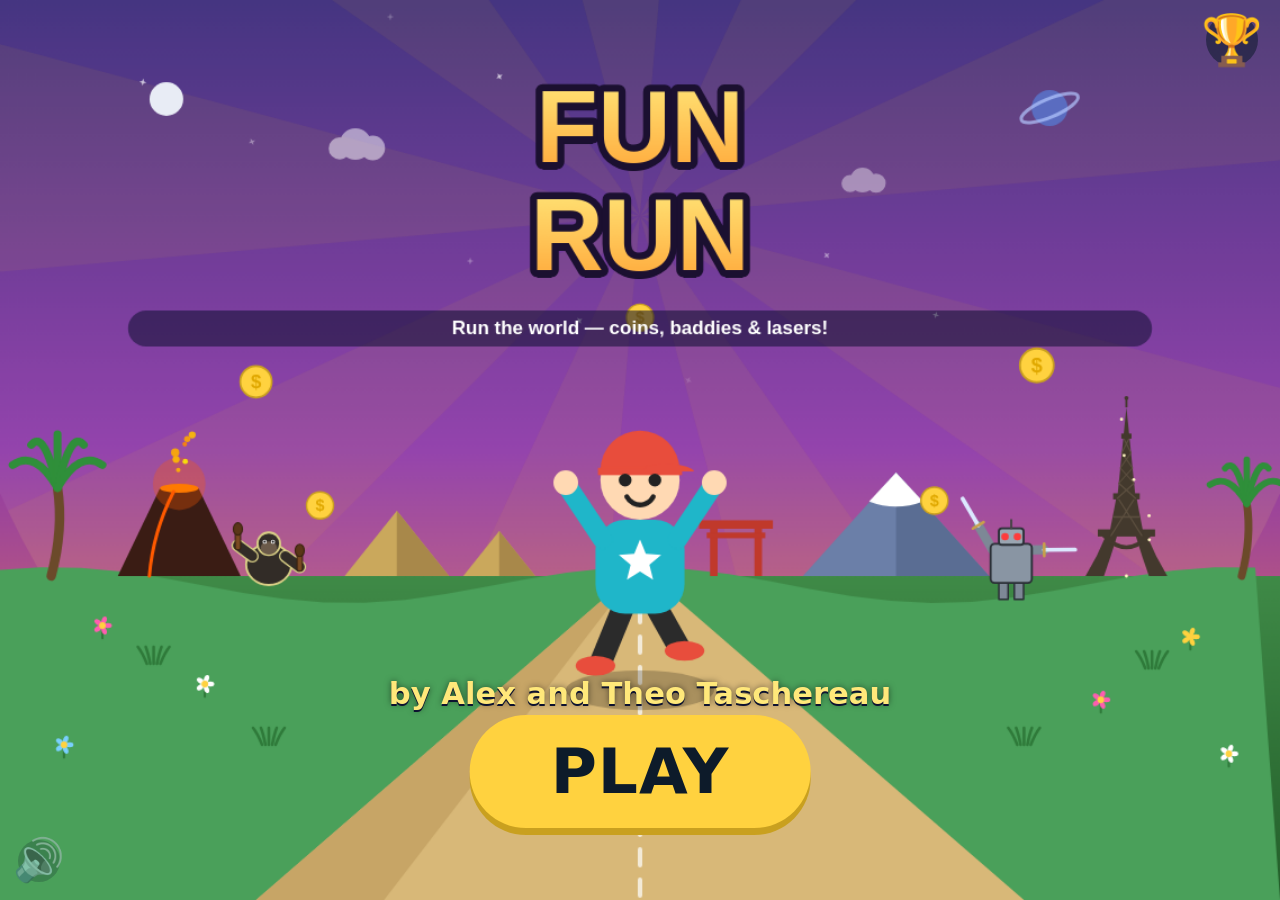
==== fun_run/index.html @ 8ae12a88 "fun-run" ====
<!DOCTYPE html>
<html lang="en">
<head>
<meta charset="UTF-8">
<meta name="viewport" content="width=device-width, initial-scale=1.0, maximum-scale=1.0, user-scalable=no">
<title>Fun Run</title>
<style>
  html, body {
    margin: 0; padding: 0; height: 100%;
    background: #0d1b2a; overflow: hidden;
    font-family: "Trebuchet MS", "Comic Sans MS", system-ui, sans-serif;
    touch-action: none; user-select: none;
  }
  #wrap { position: fixed; inset: 0; display: flex; align-items: center; justify-content: center; }
  canvas { display: block; box-shadow: 0 0 40px rgba(0,0,0,.6); }
  #overlay {
    position: fixed; inset: 0; display: none;
    flex-direction: column; align-items: center; justify-content: center;
    color: #fff; text-align: center; background: rgba(13,27,42,.82); z-index: 10;
  }
  #overlay h1 { font-size: 11vmin; margin: 0 0 2vmin; text-shadow: 0 4px 0 #000; }
  #overlay p  { font-size: 4.5vmin; margin: 1vmin; }
  #overlay button {
    margin-top: 4vmin; font-size: 6vmin; padding: 2vmin 6vmin;
    border: none; border-radius: 999px; cursor: pointer;
    background: #ffd23f; color: #0d1b2a; font-weight: bold; box-shadow: 0 6px 0 #c9a01f;
  }
  #overlay button:active { transform: translateY(4px); box-shadow: 0 2px 0 #c9a01f; }
  #levelFlash {
    position: fixed; top: 42%; left: 50%; transform: translate(-50%,-50%) scale(0);
    color: #ffd23f; font-size: 13vmin; font-weight: bold;
    text-shadow: 0 5px 0 #000; pointer-events: none; z-index: 9; opacity: 0;
  }
  #levelFlash.show { animation: pop 1.4s ease-out; }
  @keyframes pop {
    0%{transform:translate(-50%,-50%) scale(0);opacity:0}
    20%{transform:translate(-50%,-50%) scale(1.2);opacity:1}
    80%{transform:translate(-50%,-50%) scale(1);opacity:1}
    100%{transform:translate(-50%,-50%) scale(1.4);opacity:0}
  }
  /* The glowing FIRE button (only shows during a power-up, mainly for touchscreens) */
  #fireBtn {
    position: fixed; right: 5vmin; bottom: 7vmin; display: none;
    width: 22vmin; height: 22vmin; max-width: 130px; max-height: 130px;
    border: none; border-radius: 50%; cursor: pointer; z-index: 8;
    background: radial-gradient(circle at 50% 40%, #aef6ff, #00c2dd);
    color: #003844; font-weight: bold; font-size: 5vmin;
    box-shadow: 0 0 24px #00e5ff, 0 6px 0 #008599;
  }
  #fireBtn:active { transform: translateY(4px); box-shadow: 0 0 24px #00e5ff, 0 2px 0 #008599; }
  #muteBtn {
    position: fixed; bottom: 2vmin; left: 2vmin; transform: none;
    width: 9vmin; height: 9vmin; max-width: 42px; max-height: 42px;
    border: none; border-radius: 50%; cursor: pointer; z-index: 11;
    background: rgba(13,27,42,.4); color: #ffd23f; font-size: 4.6vmin; line-height: 1;
    display: flex; align-items: center; justify-content: center; padding: 0; opacity: .55;
  }
  #muteBtn:active { transform: translateY(2px); }
  #bigBtn {
    position: fixed; left: 50%; bottom: 8vmin; transform: translateX(-50%);
    display: none; font-size: 7vmin; padding: 2.2vmin 9vmin;
    border: none; border-radius: 999px; cursor: pointer; z-index: 11;
    background: #ffd23f; color: #0d1b2a; font-weight: bold; box-shadow: 0 7px 0 #c9a01f;
    font-family: inherit; letter-spacing: 1px;
  }
  #bigBtn:active { transform: translateX(-50%) translateY(5px); box-shadow: 0 2px 0 #c9a01f; }
  #credit {
    position: fixed; left: 50%; bottom: 21vmin; transform: translateX(-50%);
    display: none; z-index: 11; color: #ffe87a; font-weight: bold;
    font-size: 3.4vmin; white-space: nowrap; pointer-events: none;
    text-shadow: 0 2px 0 #0d1230, 0 0 6px rgba(0,0,0,.5);
  }
  #hofTitleBtn {
    position: fixed; top: 1.5vmin; right: 2.5vmin;
    width: 11vmin; height: 11vmin; max-width: 52px; max-height: 52px;
    border: none; border-radius: 50%; cursor: pointer; z-index: 11; display: none;
    background: rgba(13,27,42,.55); color: #ffd23f; font-size: 5.5vmin; line-height: 1;
    align-items: center; justify-content: center; padding: 0;
  }
  #nameRow { display: none; flex-direction: column; align-items: center; gap: 1vmin; margin: 1vmin 0; }
  #nameInput {
    font-size: 5vmin; padding: 1.4vmin 3vmin; border-radius: 12px; border: 3px solid #ffd23f;
    width: 62vmin; max-width: 300px; text-align: center; font-family: inherit; outline: none;
  }
  #overlay button.secondary {
    font-size: 4.2vmin; padding: 1.6vmin 5vmin; background: #1fb6c9; color: #042a30; box-shadow: 0 5px 0 #117a8a;
  }
  #overlay button.secondary:active { transform: translateY(3px); box-shadow: 0 2px 0 #117a8a; }
  #ovButtons { display: flex; flex-wrap: wrap; gap: 2vmin; justify-content: center; align-items: center; margin-top: 2vmin; }
  #hofList {
    list-style: none; padding: 0; margin: 2vmin 0; width: 78vmin; max-width: 360px;
    max-height: 46vh; overflow-y: auto;
  }
  #hofList li {
    display: flex; align-items: center; font-size: 3.8vmin; padding: 1.1vmin 2vmin; border-radius: 8px; color: #fff;
  }
  #hofList li:nth-child(odd) { background: rgba(255,255,255,.10); }
  #hofList li .rank { width: 9vmin; color: #ffd23f; font-weight: bold; }
  #hofList li .nm { flex: 1; text-align: left; overflow: hidden; text-overflow: ellipsis; white-space: nowrap; padding-right: 2vmin; }
  #hofList li .sc { color: #ffe87a; font-weight: bold; }
  #hofNote { font-size: 3.4vmin; opacity: .85; margin: 1vmin 4vmin; }
</style>
</head>
<body>
<div id="wrap"><canvas id="game"></canvas></div>
<div id="levelFlash"></div>
<button id="fireBtn">FIRE</button>
<button id="muteBtn" aria-label="Toggle sound">🔊</button>
<button id="bigBtn">PLAY</button>
<button id="hofTitleBtn" aria-label="Hall of Fame">🏆</button>
<div id="credit">by Alex and Theo Taschereau</div>
<div id="overlay">
  <h1 id="ovTitle">Fun Run</h1>
  <p id="ovText"></p>
  <div id="nameRow">
    <input id="nameInput" maxlength="14" placeholder="Enter your name" autocomplete="off" />
    <button id="submitBtn" class="secondary">SUBMIT SCORE</button>
  </div>
  <p id="hofNote" style="display:none"></p>
  <ol id="hofList" style="display:none"></ol>
  <div id="ovButtons">
    <button id="ovBtn">PLAY</button>
    <button id="hofBtn" class="secondary">HALL OF FAME</button>
  </div>
</div>

<script>
// =================================================================
//  HALL OF FAME (online)  --  paste your Supabase values below.
//  See the setup steps that came with this file. Leave blank to
//  disable the online board (the game still works fine without it).
// =================================================================
const SUPABASE_URL = 'https://qibxhwvogvxwmonojhjf.supabase.co';   // base URL, no /rest/v1/
const SUPABASE_KEY = 'sb_publishable_W4xxp4fFFvBVrY1lzVCDYA_MzMa8Qm2';   // publishable (public) key
const HOF_LIMIT    = 10;   // how many names the Hall of Fame shows

// =================================================================
//  TUNABLE NUMBERS  --  change these to make the game easier/harder
// =================================================================
const COINS_PER_LEVEL  = 15;     // catch this many coins for the next level
const START_SPEED      = 0.0075; // how fast things rush toward you at level 1
const SPEED_PER_LEVEL  = 0.0009; // extra speed each level...
const MAX_SPEED        = 0.018;  // ...but never faster than this (stays playable)
const START_SPAWN_MS   = 1050;   // ms between new things at level 1
const MIN_SPAWN_MS     = 320;    // fastest spawning allowed (lower = busier high levels)
const SPAWN_SPEEDUP_MS = 55;     // spawn gets this much faster each level
const ROBOT_CHANCE_BASE= 0.45;   // chance a thing is a robot at level 1
const PLAYER_MOVE      = 0.040;  // how fast the runner slides left/right (keyboard)
const HIT_WIDTH        = 0.24;   // how close (across the road) counts as a hit/catch
const START_HEARTS     = 3;
// --- dragon boss settings ---
const DRAGON_CHANCE    = 0.015;  // chance per spawn to summon a dragon (rare event)
const DRAGON_T         = 0.45;   // how far away the dragon hovers
const DRAGON_LIFE_MS   = 9000;   // how long it stays before flying off
const DRAGON_SWAY_AMP  = 0.30;   // how far it drifts across the road
const DRAGON_HEAD_GAP  = 0.5;    // lane spread between the three heads / fireballs
const DRAGON_BREATH_MS = 1300;   // time between fire breaths
const DRAGON_HP        = 12;     // laser hits to defeat the dragon
const FIRE_SPEED       = 0.013;  // how fast fireballs rush toward you
// --- power-up settings ---
const POWER_MS         = 6000;   // how long the laser lasts (ms)
const POWER_CHANCE     = 0.04;   // chance a spawn is a laser power-up
const POWER_SPAWN_MS   = 220;    // robots pour in this fast during a power-up
const POWER_SWARM_COUNT= 3;      // how many robots appear at once during the swarm
// --- big robot (boss) settings ---
const BIGBOT_CHANCE    = 0.07;   // chance of a big robot in normal play
const BIG_HIT_WIDTH    = 0.34;   // big robot is wide -> harder to dodge
const BIG_SWAY_AMP     = 0.5;    // how far it swings across the road
const BIG_SWAY_FREQ    = 9;      // how fast it weaves as it charges in
const BIG_HEALTH       = 3;      // laser hits needed to destroy a big robot
const BIG_SPEED_MULT   = 1.4;    // big robot charges faster than normal stuff
const SWARM_BIG_CHANCE = 0.25;   // chance a swarm robot is a BIG one
const SWARM_COIN_CHANCE= 0.20;   // chance a swarm item is a coin to grab
const SPAWN_JITTER     = 0.45;   // randomness in timing (0 = perfectly even, 0.45 = ±45%)
const BULLET_SPEED     = 0.05;   // how fast your lasers fly toward the horizon
const FIRE_COOLDOWN_MS = 160;    // shortest time between shots
const SHOOT_POINTS     = 15;     // points for blasting a robot
const BULLET_HIT_T     = 0.10;   // laser/robot closeness (depth) to count as a hit
const BULLET_HIT_LANE  = 0.18;   // laser/robot closeness (across the road)
// =================================================================

const canvas = document.getElementById('game');
const ctx = canvas.getContext('2d');
const overlay = document.getElementById('overlay');
const ovTitle = document.getElementById('ovTitle');
const ovText  = document.getElementById('ovText');
const ovBtn   = document.getElementById('ovBtn');
const hofBtn  = document.getElementById('hofBtn');
const hofTitleBtn = document.getElementById('hofTitleBtn');
const nameRow = document.getElementById('nameRow');
const nameInput = document.getElementById('nameInput');
const submitBtn = document.getElementById('submitBtn');
const hofList = document.getElementById('hofList');
const hofNote = document.getElementById('hofNote');
const fireBtn = document.getElementById('fireBtn');
const levelFlash = document.getElementById('levelFlash');

const ROAD_MAX  = 900;   // max road width (px) — keeps the road from getting too wide on desktop
let W = 480, H = 800;
let centerX = W/2, horizonY = H*0.34, groundY = H*0.99, roadTopHalf = W*0.05, roadBotHalf = W*0.46;
function layout() {
  const vw = window.innerWidth, vh = window.innerHeight;
  const aspect = Math.max(0.45, Math.min(2.1, vw / vh));   // fill the screen; clamp so it's never absurdly wide/tall
  H = 800; W = Math.round(H * aspect);                      // keep vertical scale fixed, grow width to fit
  centerX = W/2; horizonY = H*0.34; groundY = H*0.99;
  const roadW = Math.min(W, ROAD_MAX);                     // cap road width; extra desktop width becomes scenery
  roadTopHalf = roadW * 0.05; roadBotHalf = roadW * 0.46;
  canvas.width = W; canvas.height = H;
  let cw = vw, ch = vw / aspect;                            // size on screen, preserving aspect (no stretch)
  if (ch > vh) { ch = vh; cw = vh * aspect; }
  canvas.style.width = cw + 'px'; canvas.style.height = ch + 'px';
}
addEventListener('resize', layout); layout();

// ---- The perspective ("fake 3D") setup ----
const T_PLAYER    = 0.90;
const NSTRIPES    = 10;
const STRIPE_GAP  = 1 / NSTRIPES;
const SIDE_N      = 7;            // roadside props per side
const SIDE_GAP    = 1 / SIDE_N;   // scroll wraps here for a seamless loop
const SIDE_LANE   = 1.4;          // how far off the road the props sit

function project(t, lane) {
  const tt = t * t;
  const y  = horizonY + (groundY - horizonY) * tt;
  const halfW = roadTopHalf + (roadBotHalf - roadTopHalf) * tt;
  const x  = centerX + lane * halfW;
  const scale = 0.14 + tt * 1.05;
  return { x, y, scale };
}

// ---- Game state ----
let player, items, bullets, particles, hearts, score, level, speed, spawnMs, spawnTimer,
    running, coinsThisLevel, runPhase, stripeScroll, spawnGap, sideScroll, pendingSpawns,
    powerActive, powerTimer, fireCooldown, fireHeld, dragon, hitFlash;
let clock = 0;   // wall-clock ms for background animations
let bestScore = 0;

function reset() {
  player = { lane: 0 };
  items = []; bullets = []; particles = [];
  hearts = START_HEARTS;
  score = 0; level = 1; coinsThisLevel = 0;
  speed = START_SPEED; spawnMs = START_SPAWN_MS; spawnTimer = 0; spawnGap = START_SPAWN_MS;
  runPhase = 0; stripeScroll = 0; sideScroll = 0; running = true; pendingSpawns = [];
  powerActive = false; powerTimer = 0; fireCooldown = 0; fireHeld = false; dragon = null; hitFlash = 0;
  themeBag = [];          // fresh full shuffle each new game -> all themes appear before any repeat
  pickTheme();
}

// ---- Input: keyboard ----
const keys = {};
addEventListener('keydown', e => {
  keys[e.key] = true;
  if (AC && AC.state === 'suspended') AC.resume();
  if (e.key === 'Enter' || e.key === ' ') {
    const typing = document.activeElement && document.activeElement.tagName === 'INPUT';
    if (typing) {
      if (e.key === 'Enter' && overlayView === 'over' && nameRow.style.display !== 'none') { e.preventDefault(); submitBtn.click(); }
      return;                                   // let the field handle the keystroke otherwise
    }
    if (mode === 'title' || mode === 'howto') { e.preventDefault(); advanceMenu(); return; }
    if (overlay.style.display === 'flex') { e.preventDefault(); startGame(); return; }
  }
  if ([' ','ArrowLeft','ArrowRight','ArrowUp','ArrowDown'].includes(e.key)) e.preventDefault();
  if (mode === 'play' && running && !e.repeat && ['ArrowLeft','ArrowRight','a','d','A','D'].includes(e.key)) sfxBoing();
});
addEventListener('keyup', e => keys[e.key] = false);

// ---- Input: touch / mouse (slide the runner left & right) ----
let pointerLane = null;
function pointerToLane(evt) {
  const rect = canvas.getBoundingClientRect();
  const src = evt.touches ? evt.touches[0] : evt;
  const x = (src.clientX - rect.left) * (W / rect.width);
  return Math.max(-0.85, Math.min(0.85, (x - centerX) / roadBotHalf));
}
function onPointer(evt) { if (!running) return; evt.preventDefault(); if (AC && AC.state === 'suspended') AC.resume(); pointerLane = pointerToLane(evt); }
canvas.addEventListener('touchstart', onPointer, {passive:false});
canvas.addEventListener('touchmove',  onPointer, {passive:false});
canvas.addEventListener('touchend',   () => pointerLane = null);
canvas.addEventListener('mousedown',  onPointer);
canvas.addEventListener('mousemove',  e => { if (e.buttons) onPointer(e); });
canvas.addEventListener('mouseup',    () => pointerLane = null);

// ---- Input: FIRE button ----
function holdFire(e){ e.preventDefault(); e.stopPropagation(); fireHeld = true; }
function releaseFire(e){ e.preventDefault(); fireHeld = false; }
fireBtn.addEventListener('touchstart', holdFire, {passive:false});
fireBtn.addEventListener('touchend',   releaseFire, {passive:false});
fireBtn.addEventListener('mousedown',  holdFire);
fireBtn.addEventListener('mouseup',    releaseFire);
fireBtn.addEventListener('mouseleave', () => fireHeld = false);

// =================================================================
//  AUDIO  --  Web Audio synth: per-theme music loops + sound effects
//  (all generated in code, so no sound files are needed)
// =================================================================
let AC = null, masterGain, musicGain, sfxGain, audioReady = false, soundOn = true;
const muteBtn = document.getElementById('muteBtn');
const creditEl = document.getElementById('credit');

function initAudio() {
  if (AC) { if (AC.state === 'suspended') AC.resume(); return; }
  try { AC = new (window.AudioContext || window.webkitAudioContext)(); }
  catch (e) { return; }
  masterGain = AC.createGain(); masterGain.gain.value = soundOn ? 0.9 : 0; masterGain.connect(AC.destination);
  musicGain  = AC.createGain(); musicGain.gain.value = 0.30; musicGain.connect(masterGain);
  sfxGain    = AC.createGain(); sfxGain.gain.value = 0.55; sfxGain.connect(masterGain);
  audioReady = true;
}
function midiToFreq(m) { return 440 * Math.pow(2, (m - 69) / 12); }

// short synth note with a quick attack/decay envelope
function tone(freq, t0, dur, type, vol, dest, glideTo) {
  const o = AC.createOscillator(), g = AC.createGain();
  o.type = type || 'square'; o.frequency.setValueAtTime(freq, t0);
  if (glideTo) o.frequency.exponentialRampToValueAtTime(glideTo, t0 + dur);
  g.gain.setValueAtTime(0.0001, t0);
  g.gain.exponentialRampToValueAtTime(vol, t0 + 0.012);
  g.gain.exponentialRampToValueAtTime(0.0001, t0 + dur);
  o.connect(g); g.connect(dest || sfxGain);
  o.start(t0); o.stop(t0 + dur + 0.03);
}
function noiseBurst(t0, dur, vol, dest) {
  const n = Math.max(1, Math.floor(AC.sampleRate * dur));
  const buf = AC.createBuffer(1, n, AC.sampleRate), d = buf.getChannelData(0);
  for (let i = 0; i < n; i++) d[i] = (Math.random()*2-1) * (1 - i/n);
  const src = AC.createBufferSource(); src.buffer = buf;
  const g = AC.createGain(); g.gain.value = vol;
  src.connect(g); g.connect(dest || sfxGain); src.start(t0);
}

// ---- sound effects ----
function sfxCoin()  { if (!audioReady) return; const t = AC.currentTime; tone(880, t, 0.07, 'square', 0.28); tone(1320, t+0.05, 0.10, 'square', 0.28); }
function sfxHit()   { if (!audioReady) return; const t = AC.currentTime; tone(430, t, 0.12, 'square', 0.4, sfxGain, 300); tone(300, t+0.12, 0.16, 'square', 0.4, sfxGain, 470); }  // clown "ah-ooo-gah" honk
function sfxBoing()  { if (!audioReady) return; const t = AC.currentTime; tone(620, t, 0.16, 'sine', 0.28, sfxGain, 170); }  // springy lane hop
function sfxLaser() { if (!audioReady) return; const t = AC.currentTime; tone(1300, t, 0.12, 'square', 0.22, sfxGain, 320); }
function sfxBoom(big){ if (!audioReady) return; const t = AC.currentTime; noiseBurst(t, big?0.4:0.18, big?0.5:0.32); tone(big?110:190, t, big?0.4:0.18, 'sawtooth', 0.3, sfxGain, 40); }
function sfxPower() { if (!audioReady) return; const t = AC.currentTime; [0,4,7,12].forEach((s,i)=>tone(midiToFreq(72+s), t+i*0.06, 0.13, 'square', 0.3)); }
function sfxLevel() { if (!audioReady) return; const t = AC.currentTime; [0,4,7,12,16,19].forEach((s,i)=>tone(midiToFreq(60+s), t+i*0.08, 0.16, 'triangle', 0.34)); }
function sfxOver()  {                                   // sad trombone: wah-wah-waaaah
  if (!audioReady) return; const t = AC.currentTime;
  const notes = [233, 207, 185];                        // Bb3 -> Ab3 -> F#3, each drooping
  notes.forEach((f,i) => tone(f, t + i*0.3, 0.28, 'sawtooth', 0.36, sfxGain, f*0.91));
  tone(174, t + 0.9, 0.7, 'sawtooth', 0.38, sfxGain, 110);
}
function sfxFire()  {
  if (!audioReady) return;
  const t = AC.currentTime;
  // whooshing flame: filtered noise that swells then fades
  const n = Math.floor(AC.sampleRate * 0.55), buf = AC.createBuffer(1, n, AC.sampleRate), d = buf.getChannelData(0);
  for (let i = 0; i < n; i++) d[i] = (Math.random()*2-1);
  const src = AC.createBufferSource(); src.buffer = buf;
  const bp = AC.createBiquadFilter(); bp.type = 'bandpass'; bp.frequency.setValueAtTime(600, t); bp.frequency.exponentialRampToValueAtTime(180, t+0.5); bp.Q.value = 0.7;
  const g = AC.createGain();
  g.gain.setValueAtTime(0.0001, t); g.gain.exponentialRampToValueAtTime(0.5, t+0.08); g.gain.exponentialRampToValueAtTime(0.0001, t+0.55);
  src.connect(bp); bp.connect(g); g.connect(sfxGain); src.start(t);
  // a low growl underneath
  tone(90, t, 0.5, 'sawtooth', 0.3, sfxGain, 45);
}

// ---- per-theme music (offsets in semitones from the theme's root) ----
// index matches the THEMES array order
const THEME_MUSIC = [
  { bpm:130, wave:'sawtooth', bass:'square',   root:45,            // VOLCANO  (driving minor)
    lead:[0,7,3,7,0,7,5,7, 0,7,3,7,10,7,8,7], low:[0,null,0,null,5,null,3,null], drum:'k.h.s.h.k.k.s.h.' },
  { bpm:96,  wave:'triangle', bass:'sine',     root:45,            // SPOOKY   (eerie, sparse)
    lead:[0,null,3,null,8,null,7,null,0,null,11,null,8,null,7,6], low:[0,null,null,null,5,null,null,null], drum:'t.......t.....s.' },
  { bpm:122, wave:'square',   bass:'triangle', root:48,            // JUNGLE   (tribal toms)
    lead:[0,4,7,9,7,4,0,null,2,4,7,9,12,9,7,4], low:[0,null,7,null,5,null,7,null], drum:'k.ttk.t.k.ttktt.' },
  { bpm:110, wave:'triangle', bass:'triangle', root:48,            // BEACH    (sunny steel-drum)
    lead:[7,null,4,null,0,null,4,7,9,null,7,null,4,null,2,null], low:[0,null,5,null,7,null,5,null], drum:'k.h.s.h.k.h.s.h.' },
  { bpm:116, wave:'sawtooth', bass:'square',   root:45,            // EGYPT    (phrygian, hand-drum)
    lead:[0,1,4,1,0,null,7,5,4,1,0,null,8,7,5,4], low:[0,null,0,null,5,null,1,null], drum:'k.kts.k.k.kts.s.' },
  { bpm:100, wave:'triangle', bass:'sine',     root:50,            // JAPAN    (hirajoshi, taiko)
    lead:[0,3,7,8,7,3,2,0,null,7,8,7,3,2,0,null], low:[0,null,7,null,3,null,7,null], drum:'k.......k...s...' },
  { bpm:142, wave:'square',   bass:'square',   root:48,            // ROBOTS   (chiptune, four-on-floor)
    lead:[0,3,7,12,7,3,0,3,7,10,7,3,0,3,7,10], low:[0,0,null,0,3,3,null,3], drum:'k.hsk.h.k.hsk.h.' },
  { bpm:168, style:'waltz', wave:'sawtooth', bass:'triangle', root:48,   // PARIS  (accordion musette, 3/4)
    lead:[7,null,12,null,11,null, 9,null,5,null,4,null], low:[], drum:'..h.h...h.h.' },
  { bpm:84,  wave:'sine',     bass:'sine',     root:48,            // UNDER THE SEA (dreamy, gentle)
    lead:[0,null,4,null,7,null,11,null,9,null,7,null,4,null,2,null], low:[0,null,null,null,5,null,null,null], drum:'k.......h...h...' },
];
// upbeat jingle for the title / how-to screens
const TITLE_MUSIC = { bpm:128, wave:'square', bass:'triangle', root:48,
  lead:[0,4,7,12,7,12,16,12, 9,12,16,9,7,4,7,null], low:[0,null,5,null,7,null,5,null], drum:'k.h.s.h.k.h.s.h.' };
let musicTimer = null, musicStep = 0, nextNoteTime = 0, currentMusic = TITLE_MUSIC, musicOn = false;

function startMusic() {
  if (!audioReady || !currentMusic) return;
  musicOn = true;
  musicStep = 0; nextNoteTime = AC.currentTime + 0.1;
  if (musicTimer) clearInterval(musicTimer);
  musicTimer = setInterval(musicScheduler, 25);
}
function stopMusic() { musicOn = false; if (musicTimer) { clearInterval(musicTimer); musicTimer = null; } }

function musicScheduler() {
  if (!audioReady || !currentMusic || !musicOn) return;
  const stepDur = 60 / currentMusic.bpm / 2;          // eighth notes
  const len = currentMusic.lead.length;
  if (nextNoteTime < AC.currentTime) nextNoteTime = AC.currentTime + 0.03;  // resync after a stall
  while (nextNoteTime < AC.currentTime + 0.12) {
    playMusicStep(musicStep % len, nextNoteTime, stepDur);
    musicStep = (musicStep + 1) % len;
    nextNoteTime += stepDur;
  }
}
function drumHit(ch, t) {
  if (ch === 'k') {                                   // kick
    const o = AC.createOscillator(), g = AC.createGain();
    o.type = 'sine'; o.frequency.setValueAtTime(130, t); o.frequency.exponentialRampToValueAtTime(48, t+0.12);
    g.gain.setValueAtTime(0.5, t); g.gain.exponentialRampToValueAtTime(0.0001, t+0.14);
    o.connect(g); g.connect(musicGain); o.start(t); o.stop(t+0.16);
  } else if (ch === 's') {                            // snare
    noiseBurst(t, 0.13, 0.26, musicGain); tone(190, t, 0.09, 'triangle', 0.12, musicGain);
  } else if (ch === 't') {                            // tom
    const o = AC.createOscillator(), g = AC.createGain();
    o.type = 'sine'; o.frequency.setValueAtTime(180, t); o.frequency.exponentialRampToValueAtTime(90, t+0.18);
    g.gain.setValueAtTime(0.38, t); g.gain.exponentialRampToValueAtTime(0.0001, t+0.2);
    o.connect(g); g.connect(musicGain); o.start(t); o.stop(t+0.22);
  } else if (ch === 'h') {                            // hi-hat
    noiseBurst(t, 0.03, 0.05, musicGain);
  }
}
// accordion: two slightly-detuned reeds through a soft filter (musette shimmer)
function accordionNote(freq, t, dur, vol) {
  const o1 = AC.createOscillator(), o2 = AC.createOscillator(), g = AC.createGain(), lp = AC.createBiquadFilter();
  o1.type = 'sawtooth'; o2.type = 'sawtooth';
  o1.frequency.value = freq; o2.frequency.value = freq * 1.007;   // ~12 cents detune
  lp.type = 'lowpass'; lp.frequency.value = 2600; lp.Q.value = 0.4;
  g.gain.setValueAtTime(0.0001, t);
  g.gain.exponentialRampToValueAtTime(vol, t + 0.03);
  g.gain.setValueAtTime(vol, t + Math.max(0.05, dur*0.6));
  g.gain.exponentialRampToValueAtTime(0.0001, t + dur + 0.06);
  o1.connect(lp); o2.connect(lp); lp.connect(g); g.connect(musicGain);
  o1.start(t); o2.start(t); o1.stop(t + dur + 0.08); o2.stop(t + dur + 0.08);
}
function playMusicStep(step, t, dur) {
  const m = currentMusic;

  if (m.style === 'waltz') {                 // oom-pah-pah accordion waltz (two bars of 3/4)
    const inBar = step % 6;                   // 0..5 within a bar; beats fall on 0,2,4
    const chord = (step < 6) ? 0 : 7;         // bar 1 = I (C), bar 2 = V (G)
    if (inBar === 0) {                        // "oom" — low bass on beat 1
      tone(midiToFreq(m.root - 12 + chord), t, dur*1.5, 'triangle', 0.34, musicGain);
    } else if (inBar === 2 || inBar === 4) {  // "pah" — mid accordion chord on beats 2 & 3
      [0,4,7].forEach(iv => accordionNote(midiToFreq(m.root + chord + iv), t, dur*0.7, 0.085));
    }
    const ld = m.lead[step];
    if (ld != null) accordionNote(midiToFreq(m.root + 12 + ld), t, dur*1.3, 0.18);  // melody on top
    if (m.drum) drumHit(m.drum[step], t);
    return;
  }

  const ld = m.lead[step];
  if (ld != null) tone(midiToFreq(m.root + 12 + ld), t, dur*0.9, m.wave, 0.20, musicGain);
  if (step % 2 === 0) {
    const b = m.low[(step/2) % m.low.length];
    if (b != null) tone(midiToFreq(m.root - 12 + b), t, dur*1.7, m.bass, 0.28, musicGain);
  }
  if (m.drum) drumHit(m.drum[step], t);
}

// ---- mute toggle ----
function applyMute() {
  if (masterGain) masterGain.gain.value = soundOn ? 0.9 : 0;
  muteBtn.textContent = soundOn ? '\u{1F50A}' : '\u{1F507}';
}
muteBtn.addEventListener('click', e => {
  e.stopPropagation();
  soundOn = !soundOn;
  initAudio();              // first tap also unlocks audio
  applyMute();
  if (soundOn && running) startMusic();
});

function tryFire() {
  if (powerActive && fireCooldown <= 0) {
    bullets.push({ t: T_PLAYER - 0.04, lane: player.lane });
    fireCooldown = FIRE_COOLDOWN_MS;
    sfxLaser();
  }
}

// ---- Spawning ----
// burst of particles when a robot is blasted
function explode(x, y, scale, big) {
  const n = big ? 22 : 12;
  const colors = ['#ff6b00', '#ffd23f', '#ff3b3b', '#fff2b0', '#9aa6b2'];
  for (let i = 0; i < n; i++) {
    const a = Math.random() * Math.PI * 2;
    const sp = (1 + Math.random() * 4) * (big ? 1.6 : 1);
    particles.push({
      x, y,
      vx: Math.cos(a) * sp,
      vy: Math.sin(a) * sp - 1.5,
      life: 1,
      size: (2 + Math.random() * 4) * scale * (big ? 1.5 : 1),
      color: colors[(Math.random() * colors.length) | 0]
    });
  }
}

function makeBig() {
  return { t:0, base:-0.6+Math.random()*1.2, lane:0, type:'big',
           done:false, phase:Math.random()*6.28, hp:BIG_HEALTH, flash:0 };
}
function spawnDragon() {
  dragon = { t:DRAGON_T, base:-0.4+Math.random()*0.8, lane:0, phase:Math.random()*6.28,
             life:DRAGON_LIFE_MS, breath:900, breathing:0, hp:DRAGON_HP, flash:0, flap:Math.random()*6 };
}
function breatheFire(d) {
  for (let k = -1; k <= 1; k++) {
    items.push({ t:d.t, lane: Math.max(-0.85, Math.min(0.85, d.lane + k*DRAGON_HEAD_GAP)), type:'fire', done:false });
  }
  sfxFire();
}
// next spawn happens after a randomized gap so timing doesn't feel robotic
function nextGap() {
  const base = powerActive ? POWER_SPAWN_MS : spawnMs;
  return base * (1 - SPAWN_JITTER + Math.random() * SPAWN_JITTER * 2);
}

function mkCoin(lane)  { return { t:0, lane, type:'coin',  done:false, phase:Math.random()*6.28 }; }
function mkRobot(lane) { return { t:0, lane, type:'robot', done:false, phase:Math.random()*6.28 }; }
function queueSpawn(make, delay) { pendingSpawns.push({ make, delay }); }

function spawnItem() {
  // sometimes a laser power-up (only when you don't already have one)
  if (!powerActive && Math.random() < POWER_CHANCE) {
    items.push({ t:0, lane:-0.7+Math.random()*1.4, type:'power', done:false });
    return;
  }
  if (!powerActive && Math.random() < BIGBOT_CHANCE) {
    items.push(makeBig());
    return;
  }
  const robotChance = Math.min(0.7, ROBOT_CHANCE_BASE + level*0.02);
  const lanes3 = [-0.7, 0, 0.7];
  const r = Math.random();

  if (r < 0.76) {                         // single drop (the classic)
    const isRobot = Math.random() < robotChance;
    items.push(isRobot ? mkRobot(-0.8+Math.random()*1.6) : mkCoin(-0.8+Math.random()*1.6));

  } else if (r < 0.85) {                  // a small row of coins to sweep across
    const pool = lanes3.slice().sort(() => Math.random()-0.5).slice(0, 2);
    for (const l of pool) items.push(mkCoin(l));

  } else if (r < 0.92) {                  // two robots with one safe gap
    const open = lanes3[(Math.random()*3)|0];
    for (const l of lanes3) if (l !== open) items.push(mkRobot(l));

  } else if (r < 0.97) {                  // a short stream of coins along one weaving lane
    const n = 3 + (Math.random()*2|0);    // 3..4
    let lane = -0.5 + Math.random();
    const drift = (Math.random()-0.5) * 0.4;
    for (let k = 0; k < n; k++) {
      const l = Math.max(-0.8, Math.min(0.8, lane + drift*k));
      queueSpawn(() => mkCoin(l), k * 180);
    }

  } else {                                // a coin flanked by two robots (greedy risk)
    const c = -0.4 + Math.random()*0.8;
    items.push(mkCoin(c));
    items.push(mkRobot(Math.max(-0.85, c-0.62)));
    items.push(mkRobot(Math.min(0.85, c+0.62)));
  }
}

function levelUp() {
  level++; coinsThisLevel = 0;
  speed   = Math.min(MAX_SPEED,    START_SPEED + (level-1)*SPEED_PER_LEVEL);
  spawnMs = Math.max(MIN_SPAWN_MS, START_SPAWN_MS - (level-1)*SPAWN_SPEEDUP_MS);
  pickTheme();
  sfxLevel();
  levelFlash.textContent = 'LEVEL ' + level + ' — ' + currentTheme.name + '!';
  levelFlash.classList.remove('show'); void levelFlash.offsetWidth;
  levelFlash.classList.add('show');
}
function startPower() {
  powerActive = true; powerTimer = POWER_MS;
  sfxPower();
  levelFlash.textContent = 'LASER!';
  levelFlash.classList.remove('show'); void levelFlash.offsetWidth;
  levelFlash.classList.add('show');
}

// ---- Update ----
function update(dt) {
  // make movement run the same speed on any screen (60Hz, 120Hz, etc.)
  // step == 1 at 60fps; clamp dt so switching tabs doesn't teleport everything
  const step = Math.min(dt, 50) / 16.667;

  runPhase += 0.35 * step;
  stripeScroll = (stripeScroll + speed * step) % STRIPE_GAP;
  sideScroll = (sideScroll + speed * step) % SIDE_GAP;
  if (hitFlash > 0) hitFlash -= dt;

  // power-up countdown
  if (powerActive) {
    powerTimer -= dt;
    if (powerTimer <= 0) {            // laser fades: clear the leftover swarm so it's fair
      powerActive = false;
      items = items.filter(it => it.type !== 'robot' && it.type !== 'big' && it.type !== 'fire');
    }
  }
  fireBtn.style.display = powerActive ? 'block' : 'none';

  // shooting
  fireCooldown -= dt;
  if (powerActive && (keys[' '] || fireHeld)) tryFire();

  // move runner
  if (keys['ArrowLeft']  || keys['a']) player.lane -= PLAYER_MOVE * step;
  if (keys['ArrowRight'] || keys['d']) player.lane += PLAYER_MOVE * step;
  if (pointerLane !== null) player.lane += (pointerLane - player.lane) * (1 - Math.pow(0.7, step));
  player.lane = Math.max(-0.85, Math.min(0.85, player.lane));

  // spawn after a randomized gap; during a power-up a swarm pours in
  spawnTimer += dt;
  if (spawnTimer >= spawnGap) {
    spawnTimer = 0;
    spawnGap = nextGap();
    if (powerActive) {
      for (let n = 0; n < POWER_SWARM_COUNT; n++) {
        const r = Math.random();
        if (r < SWARM_COIN_CHANCE)
          items.push({ t:0, lane:-0.85+Math.random()*1.7, type:'coin', done:false });
        else if (r < SWARM_COIN_CHANCE + SWARM_BIG_CHANCE)
          items.push(makeBig());
        else
          items.push({ t:0, lane:-0.85+Math.random()*1.7, type:'robot', done:false });
      }
    } else {
      if (!dragon && Math.random() < DRAGON_CHANCE) spawnDragon();
      spawnItem();
    }
  }

  // release delayed spawns (used for coin trails) — paused during a laser swarm
  if (!powerActive) {
    for (let i = pendingSpawns.length - 1; i >= 0; i--) {
      pendingSpawns[i].delay -= dt;
      if (pendingSpawns[i].delay <= 0) { items.push(pendingSpawns[i].make()); pendingSpawns.splice(i, 1); }
    }
  } else if (pendingSpawns.length) {
    pendingSpawns = [];
  }

  // update the dragon: drift, breathe fire, fly off when its time is up
  if (dragon) {
    dragon.flap += 0.18 * step;
    dragon.life -= dt;
    if (dragon.flash > 0) dragon.flash--;
    if (dragon.breathing > 0) dragon.breathing -= dt;
    dragon.lane = Math.max(-0.7, Math.min(0.7,
      dragon.base + Math.sin(dragon.flap*0.4 + dragon.phase) * DRAGON_SWAY_AMP));
    dragon.breath -= dt;
    if (dragon.breath <= 0) { dragon.breath = DRAGON_BREATH_MS; dragon.breathing = 500; breatheFire(dragon); }
    if (dragon.life <= 0) dragon = null;
  }

  // move explosion particles
  for (let i = particles.length - 1; i >= 0; i--) {
    const pa = particles[i];
    pa.x += pa.vx * step; pa.y += pa.vy * step; pa.vy += 0.15 * step;   // gravity
    pa.life -= dt / 450;                            // ~0.45s lifetime
    if (pa.life <= 0) particles.splice(i, 1);
  }

  // move bullets away from you and blast robots
  for (let b = bullets.length - 1; b >= 0; b--) {
    const bu = bullets[b];
    bu.t -= BULLET_SPEED * step;
    let used = false;
    for (let i = items.length - 1; i >= 0; i--) {
      const it = items[i];
      if ((it.type === 'robot' || it.type === 'big') && !it.done &&
          Math.abs(it.t - bu.t) < BULLET_HIT_T &&
          Math.abs(it.lane - bu.lane) < BULLET_HIT_LANE) {
        const pr = project(it.t, it.lane);
        const ex = pr.x, ey = pr.y - 20 * pr.scale;
        if (it.type === 'big') {
          it.hp--; it.flash = 6; score += 5;
          explode(ex, ey, pr.scale, false);              // sparks on each hit
          if (it.hp <= 0) { score += 15; explode(ex, ey, pr.scale, true); items.splice(i, 1); sfxBoom(true); }
          else sfxBoom(false);
        } else {
          score += SHOOT_POINTS; explode(ex, ey, pr.scale, false); items.splice(i, 1); sfxBoom(false);
        }
        used = true; break;
      }
    }
    if (!used && dragon &&
        Math.abs(dragon.t - bu.t) < 0.14 &&
        Math.abs(dragon.lane - bu.lane) < 0.3) {
      const dp = project(dragon.t, dragon.lane);
      const dy = dp.y - 175 * dp.scale * 1.3;
      dragon.hp--; dragon.flash = 5; score += 5;
      explode(dp.x, dy, dp.scale * 1.2, false);
      if (dragon.hp <= 0) { explode(dp.x, dy, dp.scale * 1.6, true); score += 100; dragon = null; sfxBoom(true); }
      else sfxBoom(false);
      used = true;
    }
    if (used || bu.t < -0.05) bullets.splice(b, 1);
  }

  // move items toward you + catch / bonk
  for (let i = items.length - 1; i >= 0; i--) {
    const it = items[i];
    it.t += ((it.type === 'big') ? speed * BIG_SPEED_MULT
           : (it.type === 'fire') ? FIRE_SPEED : speed) * step;
    if (it.type === 'big') {            // big robot weaves left and right
      if (it.flash > 0) it.flash--;
      it.lane = Math.max(-0.8, Math.min(0.8,
        it.base + Math.sin(it.t * BIG_SWAY_FREQ + it.phase) * BIG_SWAY_AMP));
    }
    if (!it.done && it.t >= T_PLAYER) {
      it.done = true;
      const w = (it.type === 'big') ? BIG_HIT_WIDTH : HIT_WIDTH;
      if (Math.abs(it.lane - player.lane) < w) {
        if (it.type === 'coin') {
          score += 10; coinsThisLevel++; sfxCoin();
          if (coinsThisLevel >= COINS_PER_LEVEL) levelUp();
          items.splice(i, 1); continue;
        } else if (it.type === 'power') {
          startPower();
          items.splice(i, 1); continue;
        } else { // robot or big robot
          if (!powerActive) {            // during a power-up robots can't hurt you
            hearts--; hitFlash = 350; sfxHit();   // red flash + shake feedback
            if (hearts <= 0) return gameOver();
          }
          items.splice(i, 1); continue;
        }
      }
    }
    if (it.t > 1.15) items.splice(i, 1);
  }
}

// ---- Themes ----
// shared scenery helper: a little palm tree
function palm(px, baseY, sc) {
  sc = sc || 1;
  ctx.strokeStyle = '#6b4a2a'; ctx.lineWidth = 6*sc; ctx.lineCap = 'round';
  ctx.beginPath(); ctx.moveTo(px, baseY); ctx.quadraticCurveTo(px+8*sc, baseY-30*sc, px+4*sc, baseY-56*sc); ctx.stroke();
  ctx.strokeStyle = '#2f8f3a'; ctx.lineWidth = 5*sc;
  for (let a = 0; a < 5; a++) {
    const ang = -Math.PI/2 + (a-2)*0.55;
    const lx = px+4*sc + Math.cos(ang)*32*sc, ly = baseY-56*sc + Math.sin(ang)*32*sc;
    ctx.beginPath(); ctx.moveTo(px+4*sc, baseY-56*sc);
    ctx.quadraticCurveTo((px+4*sc+lx)/2, ly-10*sc, lx, ly); ctx.stroke();
  }
}
function cloud(cx, cy, r, alpha) {
  ctx.fillStyle = 'rgba(255,255,255,' + alpha + ')';
  ctx.beginPath(); ctx.arc(cx, cy, r, 0, Math.PI*2); ctx.arc(cx+r*1.1, cy+r*0.25, r*0.78, 0, Math.PI*2); ctx.arc(cx-r*1.0, cy+r*0.28, r*0.7, 0, Math.PI*2); ctx.fill();
}

const THEMES = [
  { // 1. VOLCANO — adventurer
    name: 'VOLCANO',
    sky: ['#3a1410', '#8a3018'], ground: '#3b2a25', road: '#2e2622',
    scenery() {
      const hy = horizonY;
      // hazy horizon glow
      ctx.fillStyle = 'rgba(255,80,0,0.18)'; ctx.fillRect(0, hy-40, W, 40);
      // far mountain ridge (lighter, hazy)
      ctx.fillStyle = '#5a2418';
      ctx.beginPath(); ctx.moveTo(0, hy);
      for (let x = 0; x <= W; x += 40) ctx.lineTo(x, hy - 30 - 18*Math.sin(x*0.7));
      ctx.lineTo(W, hy); ctx.closePath(); ctx.fill();
      // mid cones
      ctx.fillStyle = '#3a1c14';
      for (const m of [[W*0.74,240,72],[W*0.04,170,58],[W*0.92,140,46]]) {
        ctx.beginPath(); ctx.moveTo(m[0]-m[1]/2, hy); ctx.lineTo(m[0], hy-m[2]); ctx.lineTo(m[0]+m[1]/2, hy); ctx.closePath(); ctx.fill();
      }
      // second small erupting cone (right)
      const sx = W*0.82;
      ctx.fillStyle = '#2a1610'; ctx.beginPath(); ctx.moveTo(sx-34, hy); ctx.lineTo(sx-10, hy-52); ctx.lineTo(sx+10, hy-52); ctx.lineTo(sx+34, hy); ctx.closePath(); ctx.fill();
      ctx.fillStyle = '#ff7a00'; ctx.beginPath(); ctx.ellipse(sx, hy-52, 10, 3, 0, 0, Math.PI*2); ctx.fill();
      // main volcano
      const vx = W*0.3, vh = 100, cw = 26;
      ctx.fillStyle = '#241310';
      ctx.beginPath(); ctx.moveTo(vx-70, hy); ctx.lineTo(vx-cw, hy-vh); ctx.lineTo(vx+cw, hy-vh); ctx.lineTo(vx+70, hy); ctx.closePath(); ctx.fill();
      ctx.fillStyle = 'rgba(255,90,0,0.22)'; ctx.beginPath(); ctx.arc(vx, hy-vh-6, 40, 0, Math.PI*2); ctx.fill();
      ctx.strokeStyle = '#ff5a00'; ctx.lineWidth = 4; ctx.lineCap = 'round';
      ctx.beginPath(); ctx.moveTo(vx-8, hy-vh+4); ctx.quadraticCurveTo(vx-30, hy-vh*0.5, vx-34, hy); ctx.stroke();
      ctx.beginPath(); ctx.moveTo(vx+10, hy-vh+4); ctx.quadraticCurveTo(vx+26, hy-vh*0.5, vx+30, hy); ctx.stroke();
      ctx.beginPath(); ctx.moveTo(vx+2, hy-vh+4); ctx.quadraticCurveTo(vx+4, hy-vh*0.5, vx-4, hy); ctx.stroke();
      ctx.fillStyle = '#ff7a00'; ctx.beginPath(); ctx.ellipse(vx, hy-vh, cw, 6, 0, 0, Math.PI*2); ctx.fill();
      ctx.fillStyle = '#ffd23f'; ctx.beginPath(); ctx.ellipse(vx, hy-vh, cw*0.55, 3, 0, 0, Math.PI*2); ctx.fill();
      for (let i = 0; i < 18; i++) {
        const a = -Math.PI/2 + (Math.random()-0.5)*1.1, sp = 20 + Math.random()*65;
        const ex = vx + Math.cos(a)*sp*0.6, ey = hy-vh - Math.abs(Math.sin(a))*sp - Math.random()*8;
        ctx.fillStyle = 'rgba(255,' + (110+Math.random()*120|0) + ',0,' + (0.6+Math.random()*0.4) + ')';
        ctx.beginPath(); ctx.arc(ex, ey, 2+Math.random()*3, 0, Math.PI*2); ctx.fill();
      }
      // dark smoke plume drifting up
      for (let i = 0; i < 6; i++) {
        const yy = hy-vh-20 - i*16, xx = vx + Math.sin(clock/900 + i)*8;
        ctx.fillStyle = 'rgba(40,25,20,' + (0.35 - i*0.05) + ')';
        ctx.beginPath(); ctx.arc(xx, yy, 10+i*3, 0, Math.PI*2); ctx.fill();
      }
      for (let i = 0; i < 10; i++) {
        ctx.fillStyle = 'rgba(255,150,40,' + (0.2+Math.random()*0.3) + ')';
        ctx.beginPath(); ctx.arc(Math.random()*W, Math.random()*hy*0.7, 1+Math.random()*1.5, 0, Math.PI*2); ctx.fill();
      }
    },
    side(x, y, sc, sgn) {
      const s = 26*sc;
      ctx.fillStyle = '#2a1813';
      ctx.beginPath(); ctx.moveTo(x-s*0.6, y); ctx.lineTo(x-s*0.2, y-s*0.7); ctx.lineTo(x+s*0.2, y-s*0.7); ctx.lineTo(x+s*0.6, y); ctx.closePath(); ctx.fill();
      const fl = 0.6 + 0.4*Math.sin(clock/120 + x);
      ctx.fillStyle = 'rgba(255,90,0,' + (0.5*fl) + ')'; ctx.beginPath(); ctx.ellipse(x, y-s*0.7, s*0.25, s*0.1, 0, 0, Math.PI*2); ctx.fill();
      ctx.fillStyle = 'rgba(255,180,40,' + fl + ')'; ctx.beginPath(); ctx.moveTo(x, y-s*0.7); ctx.lineTo(x-s*0.12, y-s*1.0-fl*s*0.3); ctx.lineTo(x+s*0.12, y-s*0.7); ctx.closePath(); ctx.fill();
    },
    suit: '#8a5a2b', skin: '#ffd9b3',
    accessory(x, y, s) {
      ctx.fillStyle = '#6b4a2a';
      ctx.beginPath(); ctx.ellipse(x, y-50*s, 16*s, 4*s, 0, 0, Math.PI*2); ctx.fill();
      ctx.beginPath(); ctx.ellipse(x, y-54*s, 9*s, 6*s, 0, 0, Math.PI*2); ctx.fill();
    },
    small(it) {
      const p = project(it.t, it.lane), s = 20*p.scale; if (s < 0.5) return;
      ctx.fillStyle = 'rgba(255,110,0,0.4)'; ctx.beginPath(); ctx.arc(p.x, p.y-s, s*1.4, 0, Math.PI*2); ctx.fill();
      ctx.fillStyle = '#7a1f10'; ctx.beginPath(); ctx.arc(p.x, p.y-s, s, 0, Math.PI*2); ctx.fill();
      ctx.strokeStyle = '#ff7a00'; ctx.lineWidth = s*0.18; ctx.beginPath(); ctx.arc(p.x, p.y-s, s*0.6, 0.3, 2.6); ctx.stroke();
      ctx.fillStyle = '#ffd23f'; ctx.beginPath(); ctx.arc(p.x-s*0.35, p.y-s*1.1, s*0.18, 0, Math.PI*2); ctx.arc(p.x+s*0.35, p.y-s*1.1, s*0.18, 0, Math.PI*2); ctx.fill();
      ctx.fillStyle = '#ff5a00'; ctx.beginPath(); ctx.moveTo(p.x, p.y-2*s); ctx.lineTo(p.x-s*0.3, p.y-2.5*s); ctx.lineTo(p.x+s*0.1, p.y-2.4*s); ctx.closePath(); ctx.fill();
    },
    big(it) {
      const p = project(it.t, it.lane), s = 28*p.scale; if (s < 0.6) return; const w = it.flash > 0;
      const rock = w ? '#fff' : '#5b504a', crack = w ? '#ffd0a0' : '#ff6b00', out = '#1c1714';
      const wave = Math.sin(runPhase*0.7 + it.phase);
      const shY = p.y-1.6*s, lhx = p.x-s*1.5, lhy = shY-wave*s*0.7, rhx = p.x+s*1.5, rhy = shY+wave*s*0.7;
      // body
      ctx.fillStyle = rock; ctx.strokeStyle = out; ctx.lineWidth = s*0.12;
      ctx.beginPath(); ctx.roundRect(p.x-s, p.y-2*s, 2*s, 2*s, s*0.2); ctx.fill(); ctx.stroke();
      // waving arms
      ctx.lineCap = 'round';
      ctx.strokeStyle = out; ctx.lineWidth = s*0.52;
      ctx.beginPath(); ctx.moveTo(p.x-s*0.9, shY); ctx.lineTo(lhx, lhy); ctx.moveTo(p.x+s*0.9, shY); ctx.lineTo(rhx, rhy); ctx.stroke();
      ctx.strokeStyle = rock; ctx.lineWidth = s*0.36;
      ctx.beginPath(); ctx.moveTo(p.x-s*0.9, shY); ctx.lineTo(lhx, lhy); ctx.moveTo(p.x+s*0.9, shY); ctx.lineTo(rhx, rhy); ctx.stroke();
      // molten fists (the "weapon")
      for (const h of [[lhx,lhy],[rhx,rhy]]) {
        ctx.fillStyle = 'rgba(255,110,0,0.5)'; ctx.beginPath(); ctx.arc(h[0], h[1], s*0.55, 0, Math.PI*2); ctx.fill();
        ctx.fillStyle = w ? '#fff' : '#3a2018'; ctx.strokeStyle = out; ctx.lineWidth = s*0.08;
        ctx.beginPath(); ctx.arc(h[0], h[1], s*0.38, 0, Math.PI*2); ctx.fill(); ctx.stroke();
        ctx.strokeStyle = crack; ctx.lineWidth = s*0.08;
        ctx.beginPath(); ctx.moveTo(h[0]-s*0.25, h[1]); ctx.lineTo(h[0]+s*0.25, h[1]); ctx.moveTo(h[0], h[1]-s*0.25); ctx.lineTo(h[0], h[1]+s*0.2); ctx.stroke();
        ctx.fillStyle = '#ffae3b'; ctx.beginPath(); ctx.moveTo(h[0], h[1]-s*0.55); ctx.lineTo(h[0]-s*0.13, h[1]-s*0.32); ctx.lineTo(h[0]+s*0.13, h[1]-s*0.32); ctx.closePath(); ctx.fill();
      }
      // head
      ctx.fillStyle = rock; ctx.strokeStyle = out; ctx.lineWidth = s*0.1;
      ctx.beginPath(); ctx.roundRect(p.x-s*0.55, p.y-2.75*s, s*1.1, s*0.8, s*0.15); ctx.fill(); ctx.stroke();
      ctx.strokeStyle = crack; ctx.lineWidth = s*0.1;
      ctx.beginPath(); ctx.moveTo(p.x-s*0.5, p.y-1.7*s); ctx.lineTo(p.x, p.y-1.2*s); ctx.lineTo(p.x+s*0.4, p.y-1.5*s); ctx.stroke();
      ctx.fillStyle = '#ff6b00'; ctx.beginPath(); ctx.arc(p.x-s*0.28, p.y-2.35*s, s*0.16, 0, Math.PI*2); ctx.arc(p.x+s*0.28, p.y-2.35*s, s*0.16, 0, Math.PI*2); ctx.fill();
    }
  },
  { // 2. SPOOKY — vampire
    name: 'SPOOKY',
    sky: ['#0b0820', '#2a1f44'], ground: '#171221', road: '#2a2336',
    scenery() {
      const hy = horizonY;
      // moon with soft halo + craters
      ctx.fillStyle = 'rgba(220,225,245,.10)'; ctx.beginPath(); ctx.arc(W*0.76, hy-92, 46, 0, Math.PI*2); ctx.fill();
      ctx.fillStyle = '#e8ecf5'; ctx.beginPath(); ctx.arc(W*0.76, hy-92, 30, 0, Math.PI*2); ctx.fill();
      ctx.fillStyle = '#cfd6e6';
      ctx.beginPath(); ctx.arc(W*0.76-8, hy-98, 5, 0, Math.PI*2); ctx.arc(W*0.76+9, hy-86, 4, 0, Math.PI*2); ctx.arc(W*0.76+2, hy-100, 3, 0, Math.PI*2); ctx.fill();
      // distant rolling hills
      ctx.fillStyle = '#1c1630';
      ctx.beginPath(); ctx.moveTo(0, hy);
      for (let x = 0; x <= W; x += 30) ctx.lineTo(x, hy - 26 - 14*Math.sin(x*0.9 + 1));
      ctx.lineTo(W, hy); ctx.closePath(); ctx.fill();
      // creepy mansion (left of center)
      const mx = W*0.36, mw = 84, mb = hy, mt = hy-60;
      ctx.fillStyle = '#14101f';
      ctx.fillRect(mx, mt, mw, 60);
      ctx.beginPath(); ctx.moveTo(mx-6, mt); ctx.lineTo(mx+24, mt-22); ctx.lineTo(mx+54, mt); ctx.closePath(); ctx.fill();        // gable
      ctx.beginPath(); ctx.moveTo(mx+mw-44, mt); ctx.lineTo(mx+mw-14, mt-26); ctx.lineTo(mx+mw+6, mt); ctx.closePath(); ctx.fill();
      ctx.fillRect(mx+mw-26, mt-46, 12, 24);                                                                                     // tower
      ctx.beginPath(); ctx.moveTo(mx+mw-28, mt-46); ctx.lineTo(mx+mw-20, mt-58); ctx.lineTo(mx+mw-12, mt-46); ctx.closePath(); ctx.fill();
      // windows (some flicker)
      for (let r = 0; r < 3; r++) for (let c = 0; c < 4; c++) {
        const lit = Math.sin(clock/300 + r*2 + c*3) > 0.3;
        ctx.fillStyle = lit ? '#ffcf4a' : '#2a2238';
        ctx.fillRect(mx+10+c*18, mt+10+r*16, 9, 11);
      }
      // door
      ctx.fillStyle = '#241a2e'; ctx.fillRect(mx+mw/2-7, hy-20, 14, 20);
      // iron fence across the front
      ctx.strokeStyle = '#0e0b18'; ctx.lineWidth = 3;
      ctx.beginPath(); ctx.moveTo(0, hy-2); ctx.lineTo(W, hy-2);
      for (let x = 6; x < W; x += 16) { ctx.moveTo(x, hy-2); ctx.lineTo(x, hy-16); }
      ctx.stroke();
      // dead trees (silhouette)
      ctx.strokeStyle = '#0c0a16'; ctx.lineWidth = 5; ctx.lineCap = 'round';
      for (const bx of [W*0.08, W*0.93, W*0.62]) {
        ctx.beginPath(); ctx.moveTo(bx, hy); ctx.lineTo(bx, hy-50);
        ctx.moveTo(bx, hy-32); ctx.lineTo(bx-14, hy-48); ctx.moveTo(bx, hy-38); ctx.lineTo(bx+14, hy-52);
        ctx.moveTo(bx-7, hy-40); ctx.lineTo(bx-16, hy-34); ctx.stroke();
      }
      // bats flapping across the moon
      ctx.fillStyle = '#0c0a16';
      for (let i = 0; i < 5; i++) {
        const bxp = (i*90 + clock*0.05) % (W+40) - 20;
        const byp = hy-110 + Math.sin(clock/300 + i)*14;
        const f = Math.sin(clock/120 + i*2)*0.5 + 0.5;
        ctx.beginPath();
        ctx.moveTo(bxp, byp); ctx.quadraticCurveTo(bxp-6, byp-4*f, bxp-10, byp); ctx.quadraticCurveTo(bxp-6, byp+1, bxp, byp+2);
        ctx.quadraticCurveTo(bxp+6, byp+1, bxp+10, byp); ctx.quadraticCurveTo(bxp+6, byp-4*f, bxp, byp); ctx.fill();
      }
      // low fog band
      ctx.fillStyle = 'rgba(150,140,180,0.08)'; ctx.fillRect(0, hy-14, W, 14);
    },
    side(x, y, sc) {
      const s = 24*sc;
      ctx.fillStyle = '#5b5566';
      ctx.beginPath(); ctx.moveTo(x-s*0.35, y); ctx.lineTo(x-s*0.35, y-s*0.7); ctx.arc(x, y-s*0.7, s*0.35, Math.PI, 0); ctx.lineTo(x+s*0.35, y); ctx.closePath(); ctx.fill();
      ctx.strokeStyle = '#3a3543'; ctx.lineWidth = s*0.06;
      ctx.beginPath(); ctx.moveTo(x-s*0.12, y-s*0.6); ctx.lineTo(x+s*0.12, y-s*0.6); ctx.moveTo(x, y-s*0.75); ctx.lineTo(x, y-s*0.45); ctx.stroke();
    },
    suit: '#1d1d24', skin: '#cfe8d8',
    behind(x, y, s, swing) {
      ctx.fillStyle = '#3a0d14';
      ctx.beginPath();
      ctx.moveTo(x-10*s, y-30*s);
      ctx.quadraticCurveTo(x-30*s, y-36*s, x-22*s+swing, y-6*s);   // left collar flares up then drapes behind
      ctx.quadraticCurveTo(x-10*s, y-2*s, x, y-4*s);
      ctx.quadraticCurveTo(x+10*s, y-2*s, x+22*s-swing, y-6*s);
      ctx.quadraticCurveTo(x+30*s, y-36*s, x+10*s, y-30*s);
      ctx.closePath(); ctx.fill();
    },
    accessory(x, y, s) {
      ctx.fillStyle = '#3a0d14';
      ctx.beginPath(); ctx.moveTo(x-12*s, y-30*s); ctx.lineTo(x-4*s, y-22*s); ctx.lineTo(x-2*s, y-32*s); ctx.closePath(); ctx.fill();
      ctx.beginPath(); ctx.moveTo(x+12*s, y-30*s); ctx.lineTo(x+4*s, y-22*s); ctx.lineTo(x+2*s, y-32*s); ctx.closePath(); ctx.fill();
      ctx.fillStyle = '#15131c'; ctx.beginPath(); ctx.arc(x, y-44*s, 13*s, Math.PI, 0); ctx.fill();
      ctx.beginPath(); ctx.moveTo(x-13*s, y-44*s); ctx.lineTo(x, y-37*s); ctx.lineTo(x+13*s, y-44*s); ctx.closePath(); ctx.fill();
      ctx.fillStyle = '#fff';
      ctx.beginPath(); ctx.moveTo(x-3*s, y-37*s); ctx.lineTo(x-1.5*s, y-34*s); ctx.lineTo(x-0.5*s, y-37*s); ctx.closePath(); ctx.fill();
      ctx.beginPath(); ctx.moveTo(x+3*s, y-37*s); ctx.lineTo(x+1.5*s, y-34*s); ctx.lineTo(x+0.5*s, y-37*s); ctx.closePath(); ctx.fill();
    },
    small(it) {
      const p = project(it.t, it.lane), s = 18*p.scale; if (s < 0.5) return;
      const fl = Math.sin(it.t*22)*0.6;
      ctx.fillStyle = it.flash > 0 ? '#fff' : '#6d6480';
      ctx.strokeStyle = '#cdc3dd'; ctx.lineWidth = s*0.12; ctx.lineJoin = 'round';
      ctx.beginPath(); ctx.moveTo(p.x, p.y-s); ctx.lineTo(p.x-2*s, p.y-s-fl*s); ctx.lineTo(p.x-0.8*s, p.y-0.6*s); ctx.closePath(); ctx.fill(); ctx.stroke();
      ctx.beginPath(); ctx.moveTo(p.x, p.y-s); ctx.lineTo(p.x+2*s, p.y-s-fl*s); ctx.lineTo(p.x+0.8*s, p.y-0.6*s); ctx.closePath(); ctx.fill(); ctx.stroke();
      ctx.beginPath(); ctx.ellipse(p.x, p.y-s, s*0.5, s*0.7, 0, 0, Math.PI*2); ctx.fill(); ctx.stroke();
      ctx.beginPath(); ctx.moveTo(p.x-s*0.3, p.y-1.5*s); ctx.lineTo(p.x-s*0.1, p.y-1.95*s); ctx.lineTo(p.x+s*0.05, p.y-1.5*s); ctx.closePath(); ctx.fill();
      ctx.beginPath(); ctx.moveTo(p.x+s*0.3, p.y-1.5*s); ctx.lineTo(p.x+s*0.1, p.y-1.95*s); ctx.lineTo(p.x-s*0.05, p.y-1.5*s); ctx.closePath(); ctx.fill();
      ctx.fillStyle = '#ff3b3b'; ctx.beginPath(); ctx.arc(p.x-s*0.18, p.y-s, s*0.12, 0, Math.PI*2); ctx.arc(p.x+s*0.18, p.y-s, s*0.12, 0, Math.PI*2); ctx.fill();
    },
    big(it) {
      const p = project(it.t, it.lane), s = 28*p.scale; if (s < 0.6) return; const w = it.flash > 0;
      const skinC = w ? '#fff' : '#6f9a5a', cloth = w ? '#fff' : '#39414a', out = '#14210f';
      const wave = Math.sin(runPhase*0.7 + it.phase);
      const shY = p.y-1.55*s, lhx = p.x-s*1.5, lhy = shY-wave*s*0.7, rhx = p.x+s*1.5, rhy = shY+wave*s*0.7;
      ctx.fillStyle = cloth; ctx.strokeStyle = out; ctx.lineWidth = s*0.12;
      ctx.beginPath(); ctx.roundRect(p.x-s, p.y-2*s, 2*s, 2*s, s*0.15); ctx.fill(); ctx.stroke();
      ctx.lineCap = 'round';
      ctx.strokeStyle = out; ctx.lineWidth = s*0.5;
      ctx.beginPath(); ctx.moveTo(p.x-s*0.9, shY); ctx.lineTo(lhx, lhy); ctx.moveTo(p.x+s*0.9, shY); ctx.lineTo(rhx, rhy); ctx.stroke();
      ctx.strokeStyle = skinC; ctx.lineWidth = s*0.36;
      ctx.beginPath(); ctx.moveTo(p.x-s*0.9, shY); ctx.lineTo(lhx, lhy); ctx.moveTo(p.x+s*0.9, shY); ctx.lineTo(rhx, rhy); ctx.stroke();
      // bone clubs
      for (const h of [[lhx,lhy],[rhx,rhy]]) {
        ctx.fillStyle = w ? '#fff' : '#efe7cf'; ctx.strokeStyle = out; ctx.lineWidth = s*0.06;
        ctx.beginPath(); ctx.roundRect(h[0]-s*0.1, h[1]-s*0.75, s*0.2, s*0.95, s*0.08); ctx.fill(); ctx.stroke();
        for (const yy of [h[1]-s*0.75, h[1]+s*0.2]) {
          ctx.beginPath(); ctx.arc(h[0]-s*0.12, yy, s*0.12, 0, Math.PI*2); ctx.arc(h[0]+s*0.12, yy, s*0.12, 0, Math.PI*2); ctx.fill(); ctx.stroke();
        }
      }
      // head
      ctx.fillStyle = skinC; ctx.strokeStyle = out; ctx.lineWidth = s*0.1;
      ctx.beginPath(); ctx.roundRect(p.x-s*0.55, p.y-2.9*s, s*1.1, s*0.95, s*0.1); ctx.fill(); ctx.stroke();
      ctx.fillStyle = w ? '#eee' : '#241f17'; ctx.fillRect(p.x-s*0.57, p.y-2.98*s, s*1.14, s*0.24);
      ctx.fillStyle = '#9aa'; ctx.strokeStyle = out; ctx.lineWidth = s*0.05;
      ctx.beginPath(); ctx.roundRect(p.x-s*0.78, p.y-2.15*s, s*0.22, s*0.16, s*0.04); ctx.fill(); ctx.stroke();
      ctx.beginPath(); ctx.roundRect(p.x+s*0.56, p.y-2.15*s, s*0.22, s*0.16, s*0.04); ctx.fill(); ctx.stroke();
      ctx.fillStyle = '#000'; ctx.beginPath(); ctx.arc(p.x-s*0.22, p.y-2.45*s, s*0.1, 0, Math.PI*2); ctx.arc(p.x+s*0.22, p.y-2.45*s, s*0.1, 0, Math.PI*2); ctx.fill();
      ctx.strokeStyle = '#3a5a2f'; ctx.lineWidth = s*0.05; ctx.beginPath(); ctx.moveTo(p.x-s*0.3, p.y-2.7*s); ctx.lineTo(p.x+s*0.3, p.y-2.7*s); ctx.stroke();
    }
  },
  { // 3. JUNGLE / TEMPLE — safari explorer
    name: 'JUNGLE',
    sky: ['#5fa3c9', '#cfeecf'], ground: '#2f5e2a', road: '#5a5048',
    scenery() {
      const hy = horizonY;
      // misty distant hills
      ctx.fillStyle = '#7fae7a';
      ctx.beginPath(); ctx.moveTo(0, hy);
      for (let x = 0; x <= W; x += 50) ctx.lineTo(x, hy - 34 - 20*Math.sin(x*0.5));
      ctx.lineTo(W, hy); ctx.closePath(); ctx.fill();
      ctx.fillStyle = 'rgba(255,245,200,.5)'; ctx.beginPath(); ctx.arc(W*0.72, hy-92, 28, 0, Math.PI*2); ctx.fill();
      // stepped stone temple
      ctx.fillStyle = '#8d8472';
      for (let i = 0; i < 5; i++) { const w = 132-i*24; ctx.fillRect(W*0.5-w/2, hy-(i+1)*15, w, 15); }
      ctx.fillStyle = '#4a443a'; ctx.fillRect(W*0.5-11, hy-30, 22, 30);
      ctx.fillStyle = '#5b5446';                                    // temple step shadows
      for (let i = 0; i < 5; i++) { const w = 132-i*24; ctx.fillRect(W*0.5-w/2, hy-(i+1)*15+12, w, 3); }
      // far tree-line canopy (dark green lumps)
      ctx.fillStyle = '#1f4a22';
      for (let x = -10; x < W+20; x += 34) { ctx.beginPath(); ctx.arc(x, hy-12, 22, Math.PI, 0); ctx.fill(); }
      // foreground big leaves poking up from the sides
      ctx.fillStyle = '#2f7032';
      for (const lx of [W*0.04, W*0.2, W*0.8, W*0.97]) {
        for (let k = -2; k <= 2; k++) {
          ctx.save(); ctx.translate(lx, hy); ctx.rotate(k*0.4 - Math.PI/2);
          ctx.beginPath(); ctx.ellipse(0, -20, 7, 22, 0, 0, Math.PI*2); ctx.fill(); ctx.restore();
        }
      }
      palm(W*0.12, hy, 1.15); palm(W*0.88, hy, 1.0);
      cloud(((W*0.4 + clock*0.01) % (W+90)) - 45, hy-104, 15, 0.7);
    },
    side(x, y, sc) { palm(x, y, sc*1.5); },
    suit: '#caa86a', skin: '#ffd9b3',
    accessory(x, y, s) {
      ctx.fillStyle = '#d8cf9a';
      ctx.beginPath(); ctx.ellipse(x, y-49*s, 15*s, 4*s, 0, 0, Math.PI*2); ctx.fill();
      ctx.beginPath(); ctx.arc(x, y-50*s, 10*s, Math.PI, 0); ctx.fill();
    },
    small(it) {
      const p = project(it.t, it.lane), s = 18*p.scale; if (s < 0.5) return;
      const wig = Math.sin(it.t*16)*s*0.4;
      ctx.strokeStyle = '#3a9a3a'; ctx.lineWidth = s*0.7; ctx.lineCap = 'round';
      ctx.beginPath(); ctx.moveTo(p.x, p.y); ctx.quadraticCurveTo(p.x-s+wig, p.y-s, p.x+wig, p.y-1.8*s); ctx.stroke();
      ctx.fillStyle = '#2f7d2f'; ctx.beginPath(); ctx.ellipse(p.x+wig, p.y-2*s, s*0.5, s*0.4, 0, 0, Math.PI*2); ctx.fill();
      ctx.fillStyle = '#ffd23f'; ctx.beginPath(); ctx.arc(p.x+wig-s*0.15, p.y-2.1*s, s*0.1, 0, Math.PI*2); ctx.arc(p.x+wig+s*0.15, p.y-2.1*s, s*0.1, 0, Math.PI*2); ctx.fill();
      ctx.strokeStyle = '#d22'; ctx.lineWidth = s*0.1; ctx.beginPath(); ctx.moveTo(p.x+wig, p.y-2.3*s); ctx.lineTo(p.x+wig, p.y-2.6*s); ctx.stroke();
    },
    big(it) {
      const p = project(it.t, it.lane), s = 28*p.scale; if (s < 0.6) return; const w = it.flash > 0;
      const fur = w ? '#fff' : '#322c27', face = w ? '#eee' : '#6b5a4a', out = w ? '#888' : '#d9cf86';
      const wave = Math.sin(runPhase*0.7 + it.phase);
      const shY = p.y-1.4*s, lhx = p.x-s*1.5, lhy = shY-wave*s*0.7, rhx = p.x+s*1.5, rhy = shY+wave*s*0.7;
      ctx.fillStyle = fur; ctx.strokeStyle = out; ctx.lineWidth = s*0.1;
      ctx.beginPath(); ctx.ellipse(p.x, p.y-s, s*1.1, s*1.0, 0, 0, Math.PI*2); ctx.fill(); ctx.stroke();
      ctx.lineCap = 'round';
      ctx.strokeStyle = out; ctx.lineWidth = s*0.62;
      ctx.beginPath(); ctx.moveTo(p.x-s*0.8, shY); ctx.lineTo(lhx, lhy); ctx.moveTo(p.x+s*0.8, shY); ctx.lineTo(rhx, rhy); ctx.stroke();
      ctx.strokeStyle = fur; ctx.lineWidth = s*0.48;
      ctx.beginPath(); ctx.moveTo(p.x-s*0.8, shY); ctx.lineTo(lhx, lhy); ctx.moveTo(p.x+s*0.8, shY); ctx.lineTo(rhx, rhy); ctx.stroke();
      // wooden clubs
      for (const h of [[lhx,lhy],[rhx,rhy]]) {
        ctx.fillStyle = w ? '#fff' : '#7a4a22'; ctx.strokeStyle = w ? '#888' : '#3a2410'; ctx.lineWidth = s*0.06;
        ctx.beginPath(); ctx.roundRect(h[0]-s*0.13, h[1]-s*0.8, s*0.26, s*1.0, s*0.1); ctx.fill(); ctx.stroke();
        ctx.fillStyle = w ? '#eee' : '#5a3618'; ctx.beginPath(); ctx.ellipse(h[0], h[1]-s*0.8, s*0.22, s*0.3, 0, 0, Math.PI*2); ctx.fill(); ctx.stroke();
      }
      // head
      ctx.fillStyle = fur; ctx.strokeStyle = out; ctx.lineWidth = s*0.1;
      ctx.beginPath(); ctx.arc(p.x, p.y-2*s, s*0.55, 0, Math.PI*2); ctx.fill(); ctx.stroke();
      ctx.fillStyle = face; ctx.beginPath(); ctx.ellipse(p.x, p.y-1.8*s, s*0.4, s*0.32, 0, 0, Math.PI*2); ctx.fill();
      ctx.fillStyle = '#fff'; ctx.beginPath(); ctx.arc(p.x-s*0.2, p.y-2.1*s, s*0.1, 0, Math.PI*2); ctx.arc(p.x+s*0.2, p.y-2.1*s, s*0.1, 0, Math.PI*2); ctx.fill();
      ctx.fillStyle = '#000'; ctx.beginPath(); ctx.arc(p.x-s*0.2, p.y-2.1*s, s*0.05, 0, Math.PI*2); ctx.arc(p.x+s*0.2, p.y-2.1*s, s*0.05, 0, Math.PI*2); ctx.fill();
    }
  },
  { // 4. BEACH — surfer
    name: 'BEACH',
    sky: ['#4db4e6', '#bfeaff'], ground: '#e8d39a', road: '#c2a86a',
    scenery() {
      const hy = horizonY;
      ctx.fillStyle = '#ffe46b'; ctx.beginPath(); ctx.arc(W*0.8, hy-62, 30, 0, Math.PI*2); ctx.fill();
      ctx.fillStyle = 'rgba(255,235,120,.4)'; ctx.beginPath(); ctx.arc(W*0.8, hy-62, 44, 0, Math.PI*2); ctx.fill();
      // sea (two bands for depth)
      ctx.fillStyle = '#2f9fd0'; ctx.fillRect(0, hy-22, W, 22);
      ctx.fillStyle = '#3fb0dd'; ctx.fillRect(0, hy-10, W, 10);
      // distant island
      ctx.fillStyle = '#5a8a6a'; ctx.beginPath(); ctx.moveTo(W*0.18, hy-22); ctx.quadraticCurveTo(W*0.3, hy-46, W*0.42, hy-22); ctx.closePath(); ctx.fill();
      // little sailboat drifting
      const bx = ((clock*0.015) % (W*0.5)) + W*0.45;
      ctx.fillStyle = '#fff'; ctx.beginPath(); ctx.moveTo(bx, hy-22); ctx.lineTo(bx, hy-40); ctx.lineTo(bx+12, hy-22); ctx.closePath(); ctx.fill();
      ctx.fillStyle = '#c0392b'; ctx.fillRect(bx-8, hy-24, 16, 4);
      // shimmer
      ctx.strokeStyle = 'rgba(255,255,255,0.5)'; ctx.lineWidth = 1.5;
      for (let i = 0; i < 5; i++) {
        const yy = hy-18+i*4, ph = clock/500 + i;
        ctx.beginPath(); for (let xx = 0; xx <= W; xx += 20) ctx.lineTo(xx, yy + Math.sin(xx/30 + ph)*1.2); ctx.stroke();
      }
      // clouds
      cloud(((0.22*W + clock*0.012) % (W+90)) - 45, hy-96, 16, 0.85);
      cloud(((0.55*W + clock*0.008) % (W+90)) - 45, hy-116, 13, 0.8);
      // seabirds (little animated "m" shapes)
      ctx.strokeStyle = 'rgba(60,60,80,0.6)'; ctx.lineWidth = 1.5;
      for (let i = 0; i < 4; i++) {
        const bxp = (i*70 + clock*0.04) % (W+30) - 15, byp = hy-78 + i*6 + Math.sin(clock/400+i)*4;
        const fw = 5 + Math.sin(clock/150 + i)*2;
        ctx.beginPath(); ctx.moveTo(bxp-fw, byp); ctx.quadraticCurveTo(bxp, byp-fw, bxp+fw, byp); ctx.stroke();
      }
      palm(W*0.1, hy, 1.15); palm(W*0.93, hy, 0.95);
    },
    side(x, y, sc) {
      const s = 30*sc;
      ctx.strokeStyle = '#7a6a55'; ctx.lineWidth = s*0.08; ctx.lineCap = 'round';
      ctx.beginPath(); ctx.moveTo(x, y); ctx.lineTo(x, y-s*0.9); ctx.stroke();
      const cols = ['#e0492f', '#fff'];
      for (let i = 0; i < 6; i++) {
        ctx.fillStyle = cols[i%2];
        ctx.beginPath(); ctx.moveTo(x, y-s*0.9);
        ctx.arc(x, y-s*0.9, s*0.5, Math.PI + i*Math.PI/6, Math.PI + (i+1)*Math.PI/6);
        ctx.closePath(); ctx.fill();
      }
    },
    suit: '#e8b07a', skin: '#ffd9b3', legs: '#ffd9b3',
    accessory(x, y, s) {
      ctx.fillStyle = '#1fb6c9'; ctx.fillRect(x-15*s, y-10*s, 30*s, 8*s);
      ctx.fillStyle = '#ff7a3c'; ctx.fillRect(x-15*s, y-8*s, 30*s, 2*s);
      ctx.fillStyle = '#111'; ctx.fillRect(x-9*s, y-45*s, 18*s, 3*s);
      ctx.beginPath(); ctx.arc(x-5*s, y-43*s, 3.2*s, 0, Math.PI*2); ctx.arc(x+5*s, y-43*s, 3.2*s, 0, Math.PI*2); ctx.fill();
    },
    small(it) {
      const p = project(it.t, it.lane), s = 16*p.scale; if (s < 0.5) return;
      ctx.fillStyle = '#e0492f';
      ctx.strokeStyle = '#e0492f'; ctx.lineWidth = s*0.15; ctx.lineCap = 'round';
      for (const sgn of [-1, 1]) for (let i = 0; i < 3; i++) { ctx.beginPath(); ctx.moveTo(p.x+sgn*s*0.6, p.y-s); ctx.lineTo(p.x+sgn*(s*1.2+i*s*0.2), p.y-s*0.4+i*s*0.2); ctx.stroke(); }
      ctx.beginPath(); ctx.ellipse(p.x, p.y-s, s*1.1, s*0.7, 0, 0, Math.PI*2); ctx.fill();
      ctx.beginPath(); ctx.arc(p.x-s*1.3, p.y-s*1.1, s*0.3, 0, Math.PI*2); ctx.arc(p.x+s*1.3, p.y-s*1.1, s*0.3, 0, Math.PI*2); ctx.fill();
      ctx.beginPath(); ctx.moveTo(p.x-s*0.3, p.y-1.6*s); ctx.lineTo(p.x-s*0.3, p.y-2*s); ctx.moveTo(p.x+s*0.3, p.y-1.6*s); ctx.lineTo(p.x+s*0.3, p.y-2*s); ctx.stroke();
      ctx.fillStyle = '#000'; ctx.beginPath(); ctx.arc(p.x-s*0.3, p.y-2*s, s*0.12, 0, Math.PI*2); ctx.arc(p.x+s*0.3, p.y-2*s, s*0.12, 0, Math.PI*2); ctx.fill();
    },
    big(it) {
      const p = project(it.t, it.lane), s = 28*p.scale; if (s < 0.6) return; const w = it.flash > 0;
      const coat = w ? '#fff' : '#6b3f2a', shirt = w ? '#eee' : '#c94f3a', skin = w ? '#fff' : '#e8b98f', out = '#2a1a12';
      const wave = Math.sin(runPhase*0.7 + it.phase);
      const shY = p.y-1.6*s, lhx = p.x-s*1.5, lhy = shY-wave*s*0.7, rhx = p.x+s*1.5, rhy = shY+wave*s*0.7;
      // coat body
      ctx.fillStyle = coat; ctx.strokeStyle = out; ctx.lineWidth = s*0.12;
      ctx.beginPath(); ctx.roundRect(p.x-s, p.y-2*s, 2*s, 2*s, s*0.2); ctx.fill(); ctx.stroke();
      // striped shirt down the middle
      ctx.fillStyle = shirt; ctx.fillRect(p.x-s*0.3, p.y-2*s, s*0.6, 2*s);
      // belt + buckle
      ctx.fillStyle = '#3a2a1a'; ctx.fillRect(p.x-s, p.y-s*0.7, 2*s, s*0.26);
      ctx.fillStyle = '#e8c44a'; ctx.fillRect(p.x-s*0.18, p.y-s*0.72, s*0.36, s*0.3);
      // waving arms
      ctx.lineCap = 'round';
      ctx.strokeStyle = out; ctx.lineWidth = s*0.5;
      ctx.beginPath(); ctx.moveTo(p.x-s*0.9, shY); ctx.lineTo(lhx, lhy); ctx.moveTo(p.x+s*0.9, shY); ctx.lineTo(rhx, rhy); ctx.stroke();
      ctx.strokeStyle = coat; ctx.lineWidth = s*0.34;
      ctx.beginPath(); ctx.moveTo(p.x-s*0.9, shY); ctx.lineTo(lhx, lhy); ctx.moveTo(p.x+s*0.9, shY); ctx.lineTo(rhx, rhy); ctx.stroke();
      // a cutlass in each hand (the "weapon")
      for (const h of [[lhx,lhy,-1],[rhx,rhy,1]]) {
        ctx.strokeStyle = w ? '#ccc' : '#dfe4ea'; ctx.lineWidth = s*0.14; ctx.lineCap = 'round';
        ctx.beginPath(); ctx.moveTo(h[0], h[1]); ctx.quadraticCurveTo(h[0]+h[2]*s*0.35, h[1]-s*0.95, h[0]+h[2]*s*0.1, h[1]-s*1.35); ctx.stroke();
        ctx.strokeStyle = '#caa23a'; ctx.lineWidth = s*0.16;
        ctx.beginPath(); ctx.moveTo(h[0]-s*0.18, h[1]); ctx.lineTo(h[0]+s*0.18, h[1]); ctx.stroke();
      }
      // head
      ctx.fillStyle = skin; ctx.strokeStyle = out; ctx.lineWidth = s*0.1;
      ctx.beginPath(); ctx.arc(p.x, p.y-2.4*s, s*0.6, 0, Math.PI*2); ctx.fill(); ctx.stroke();
      // beard
      ctx.fillStyle = w ? '#ddd' : '#3a2a1a';
      ctx.beginPath(); ctx.arc(p.x, p.y-2.25*s, s*0.55, 0.2, Math.PI-0.2); ctx.fill();
      // red bandana + tail
      ctx.fillStyle = w ? '#ccc' : '#b03a2a';
      ctx.beginPath(); ctx.arc(p.x, p.y-2.6*s, s*0.62, Math.PI, 0); ctx.fill();
      ctx.fillRect(p.x-s*0.62, p.y-2.62*s, s*1.24, s*0.18);
      ctx.beginPath(); ctx.moveTo(p.x-s*0.55, p.y-2.6*s); ctx.lineTo(p.x-s*1.05, p.y-2.25*s); ctx.lineTo(p.x-s*0.5, p.y-2.35*s); ctx.closePath(); ctx.fill();
      // eyepatch (strap + patch) and a good eye
      ctx.strokeStyle = '#000'; ctx.lineWidth = s*0.05;
      ctx.beginPath(); ctx.moveTo(p.x-s*0.55, p.y-2.55*s); ctx.lineTo(p.x+s*0.5, p.y-2.72*s); ctx.stroke();
      ctx.fillStyle = '#000'; ctx.beginPath(); ctx.ellipse(p.x-s*0.28, p.y-2.45*s, s*0.16, s*0.13, 0, 0, Math.PI*2); ctx.fill();
      ctx.beginPath(); ctx.arc(p.x+s*0.24, p.y-2.45*s, s*0.1, 0, Math.PI*2); ctx.fill();
    }
  },
  { // 5. EGYPT — mummy
    name: 'EGYPT',
    sky: ['#e8b85f', '#f6e3b0'], ground: '#dcc174', road: '#caa85c',
    scenery() {
      const hy = horizonY;
      ctx.fillStyle = 'rgba(255,235,150,.45)'; ctx.beginPath(); ctx.arc(W*0.78, hy-72, 48, 0, Math.PI*2); ctx.fill();
      ctx.fillStyle = '#fff2c0'; ctx.beginPath(); ctx.arc(W*0.78, hy-72, 34, 0, Math.PI*2); ctx.fill();
      // distant dune ridge
      ctx.fillStyle = '#e7cd86';
      ctx.beginPath(); ctx.moveTo(0, hy);
      for (let x = 0; x <= W; x += 60) ctx.lineTo(x, hy - 24 - 16*Math.sin(x*0.4));
      ctx.lineTo(W, hy); ctx.closePath(); ctx.fill();
      // pyramids with brick lines + lit/shadow faces
      for (const m of [[W*0.32,150,95],[W*0.5,110,70],[W*0.16,90,55]]) {
        ctx.fillStyle = '#caa85c'; ctx.beginPath(); ctx.moveTo(m[0]-m[1]/2, hy); ctx.lineTo(m[0], hy-m[2]); ctx.lineTo(m[0]+m[1]/2, hy); ctx.closePath(); ctx.fill();
        ctx.fillStyle = '#a8884a'; ctx.beginPath(); ctx.moveTo(m[0], hy-m[2]); ctx.lineTo(m[0]+m[1]/2, hy); ctx.lineTo(m[0], hy); ctx.closePath(); ctx.fill();
        ctx.strokeStyle = 'rgba(120,95,50,0.35)'; ctx.lineWidth = 1;
        for (let b = 1; b < 5; b++) { const yy = hy - m[2]*b/5, hw = (m[1]/2)*(1-b/5); ctx.beginPath(); ctx.moveTo(m[0]-hw, yy); ctx.lineTo(m[0]+hw, yy); ctx.stroke(); }
      }
      // Sphinx silhouette (right)
      const sxp = W*0.7;
      ctx.fillStyle = '#bfa05a';
      ctx.beginPath(); ctx.moveTo(sxp-30, hy); ctx.lineTo(sxp-30, hy-14); ctx.lineTo(sxp+8, hy-14); ctx.lineTo(sxp+8, hy-30); // body+head
      ctx.lineTo(sxp+22, hy-30); ctx.lineTo(sxp+22, hy-14); ctx.lineTo(sxp+34, hy-14); ctx.lineTo(sxp+34, hy); ctx.closePath(); ctx.fill();
      ctx.fillStyle = '#9c8246'; ctx.fillRect(sxp+8, hy-28, 14, 5); // headdress band
      // oasis palms
      palm(W*0.06, hy, 0.95); palm(W*0.93, hy, 0.85);
      cloud(((W*0.3 + clock*0.009) % (W+90)) - 45, hy-110, 14, 0.55);
    },
    side(x, y, sc) {
      const s = 34*sc;
      ctx.fillStyle = '#cdb079';
      ctx.beginPath(); ctx.moveTo(x-s*0.16, y); ctx.lineTo(x-s*0.1, y-s*0.85); ctx.lineTo(x+s*0.1, y-s*0.85); ctx.lineTo(x+s*0.16, y); ctx.closePath(); ctx.fill();
      ctx.fillStyle = '#e0a82e';
      ctx.beginPath(); ctx.moveTo(x-s*0.1, y-s*0.85); ctx.lineTo(x, y-s*1.02); ctx.lineTo(x+s*0.1, y-s*0.85); ctx.closePath(); ctx.fill();
      ctx.strokeStyle = '#a8884a'; ctx.lineWidth = Math.max(1, s*0.03);
      ctx.beginPath(); ctx.moveTo(x, y-s*0.8); ctx.lineTo(x, y-s*0.1); ctx.stroke();
    },
    suit: '#e9e2cf', skin: '#e9e2cf', legs: '#d8cdb0',
    behind(x, y, s, swing) {
      ctx.strokeStyle = '#d8cdb0'; ctx.lineWidth = 3*s; ctx.lineCap = 'round';
      ctx.beginPath(); ctx.moveTo(x+10*s, y-24*s); ctx.quadraticCurveTo(x+22*s+swing, y-10*s, x+16*s, y+6*s); ctx.stroke();
    },
    accessory(x, y, s) {
      ctx.strokeStyle = '#c9bd9c'; ctx.lineWidth = 1.5*s;
      for (let i = 0; i < 5; i++) { ctx.beginPath(); ctx.moveTo(x-15*s, y-28*s+i*5*s); ctx.lineTo(x+15*s, y-26*s+i*5*s); ctx.stroke(); }
      ctx.lineWidth = 2*s;
      ctx.beginPath(); ctx.arc(x, y-42*s, 13*s, 0.3, 2.0); ctx.stroke();
      ctx.beginPath(); ctx.arc(x, y-42*s, 13*s, 3.4, 5.2); ctx.stroke();
      ctx.fillStyle = '#000'; ctx.fillRect(x-6*s, y-44*s, 12*s, 3*s);
    },
    small(it) {
      const p = project(it.t, it.lane), s = 16*p.scale; if (s < 0.5) return;
      ctx.strokeStyle = '#1d3a4a'; ctx.lineWidth = s*0.14; ctx.lineCap = 'round';
      for (const sgn of [-1, 1]) for (let i = 0; i < 3; i++) { ctx.beginPath(); ctx.moveTo(p.x+sgn*s*0.5, p.y-s); ctx.lineTo(p.x+sgn*s*1.0, p.y-s*1.4+i*s*0.4); ctx.stroke(); }
      ctx.fillStyle = '#1d3a4a'; ctx.beginPath(); ctx.ellipse(p.x, p.y-s, s*0.9, s*1.1, 0, 0, Math.PI*2); ctx.fill();
      ctx.strokeStyle = '#0e2330'; ctx.lineWidth = s*0.12;
      ctx.beginPath(); ctx.moveTo(p.x, p.y-2*s); ctx.lineTo(p.x, p.y-0.2*s); ctx.stroke();
      ctx.beginPath(); ctx.moveTo(p.x-s*0.6, p.y-1.3*s); ctx.lineTo(p.x+s*0.6, p.y-1.3*s); ctx.stroke();
      ctx.fillStyle = '#e0a82e'; ctx.beginPath(); ctx.arc(p.x, p.y-2.1*s, s*0.35, 0, Math.PI*2); ctx.fill();
    },
    big(it) {
      const p = project(it.t, it.lane), s = 28*p.scale; if (s < 0.6) return; const w = it.flash > 0;
      const stone = w ? '#fff' : '#c9b07a', dark = w ? '#ddd' : '#2b2b30', gold = '#e0a82e', out = '#5a4a28';
      const wave = Math.sin(runPhase*0.7 + it.phase);
      const shY = p.y-1.6*s, lhx = p.x-s*1.4, lhy = shY-wave*s*0.7, rhx = p.x+s*1.4, rhy = shY+wave*s*0.7;
      ctx.fillStyle = stone; ctx.strokeStyle = out; ctx.lineWidth = s*0.1;
      ctx.beginPath(); ctx.roundRect(p.x-s*0.8, p.y-2*s, 1.6*s, 2*s, s*0.1); ctx.fill(); ctx.stroke();
      ctx.lineCap = 'round';
      ctx.strokeStyle = out; ctx.lineWidth = s*0.46;
      ctx.beginPath(); ctx.moveTo(p.x-s*0.7, shY); ctx.lineTo(lhx, lhy); ctx.moveTo(p.x+s*0.7, shY); ctx.lineTo(rhx, rhy); ctx.stroke();
      ctx.strokeStyle = stone; ctx.lineWidth = s*0.32;
      ctx.beginPath(); ctx.moveTo(p.x-s*0.7, shY); ctx.lineTo(lhx, lhy); ctx.moveTo(p.x+s*0.7, shY); ctx.lineTo(rhx, rhy); ctx.stroke();
      // khopesh (curved swords)
      for (const h of [[lhx,lhy,-1],[rhx,rhy,1]]) {
        ctx.strokeStyle = out; ctx.lineWidth = s*0.18;
        ctx.beginPath(); ctx.moveTo(h[0], h[1]); ctx.lineTo(h[0], h[1]-s*0.5); ctx.quadraticCurveTo(h[0]+h[2]*s*0.4, h[1]-s*0.7, h[0]+h[2]*s*0.5, h[1]-s*0.3); ctx.stroke();
        ctx.strokeStyle = gold; ctx.lineWidth = s*0.1;
        ctx.beginPath(); ctx.moveTo(h[0], h[1]); ctx.lineTo(h[0], h[1]-s*0.5); ctx.quadraticCurveTo(h[0]+h[2]*s*0.4, h[1]-s*0.7, h[0]+h[2]*s*0.5, h[1]-s*0.3); ctx.stroke();
      }
      // jackal head
      ctx.fillStyle = dark; ctx.strokeStyle = out; ctx.lineWidth = s*0.08;
      ctx.beginPath(); ctx.ellipse(p.x, p.y-2.5*s, s*0.5, s*0.5, 0, 0, Math.PI*2); ctx.fill(); ctx.stroke();
      ctx.beginPath(); ctx.moveTo(p.x-s*0.45, p.y-2.8*s); ctx.lineTo(p.x-s*0.6, p.y-3.6*s); ctx.lineTo(p.x-s*0.2, p.y-2.9*s); ctx.closePath(); ctx.fill(); ctx.stroke();
      ctx.beginPath(); ctx.moveTo(p.x+s*0.45, p.y-2.8*s); ctx.lineTo(p.x+s*0.6, p.y-3.6*s); ctx.lineTo(p.x+s*0.2, p.y-2.9*s); ctx.closePath(); ctx.fill(); ctx.stroke();
      ctx.beginPath(); ctx.moveTo(p.x, p.y-2.5*s); ctx.lineTo(p.x-s*0.12, p.y-1.95*s); ctx.lineTo(p.x+s*0.12, p.y-1.95*s); ctx.closePath(); ctx.fill();
      ctx.fillStyle = gold; ctx.strokeStyle = out; ctx.lineWidth = s*0.05;
      ctx.beginPath(); ctx.rect(p.x-s*0.6, p.y-2.05*s, 1.2*s, s*0.3); ctx.fill(); ctx.stroke();
      ctx.fillStyle = '#ffd23f'; ctx.beginPath(); ctx.arc(p.x-s*0.18, p.y-2.6*s, s*0.09, 0, Math.PI*2); ctx.arc(p.x+s*0.18, p.y-2.6*s, s*0.09, 0, Math.PI*2); ctx.fill();
    }
  },
  { // 6. JAPAN — samurai
    name: 'JAPAN',
    sky: ['#f4a6c0', '#ffe0ea'], ground: '#4a7d57', road: '#444',
    scenery() {
      const hy = horizonY;
      // soft sun
      ctx.fillStyle = 'rgba(255,230,150,.7)'; ctx.beginPath(); ctx.arc(W*0.78, hy-96, 26, 0, Math.PI*2); ctx.fill();
      // layered hills
      ctx.fillStyle = '#8aa0c4';
      ctx.beginPath(); ctx.moveTo(0, hy);
      for (let x = 0; x <= W; x += 40) ctx.lineTo(x, hy - 22 - 12*Math.sin(x*0.8));
      ctx.lineTo(W, hy); ctx.closePath(); ctx.fill();
      // Mt Fuji with shaded side + snow cap
      ctx.fillStyle = '#6b7fa8'; ctx.beginPath(); ctx.moveTo(W*0.5-120, hy); ctx.lineTo(W*0.5, hy-122); ctx.lineTo(W*0.5+120, hy); ctx.closePath(); ctx.fill();
      ctx.fillStyle = '#5a6d93'; ctx.beginPath(); ctx.moveTo(W*0.5, hy-122); ctx.lineTo(W*0.5+120, hy); ctx.lineTo(W*0.5, hy); ctx.closePath(); ctx.fill();
      ctx.fillStyle = '#fff'; ctx.beginPath(); ctx.moveTo(W*0.5-34, hy-90); ctx.lineTo(W*0.5, hy-122); ctx.lineTo(W*0.5+34, hy-90);
      ctx.quadraticCurveTo(W*0.5+16, hy-96, W*0.5, hy-88); ctx.quadraticCurveTo(W*0.5-16, hy-96, W*0.5-34, hy-90); ctx.closePath(); ctx.fill();
      // pagoda (left)
      const px = W*0.16;
      ctx.fillStyle = '#7a2018';
      for (let i = 0; i < 3; i++) {
        const w = 40-i*9, yy = hy-18-i*16;
        ctx.fillRect(px-w/2+4, yy, w-8, 14);
        ctx.beginPath(); ctx.moveTo(px-w/2, yy); ctx.lineTo(px, yy-8); ctx.lineTo(px+w/2, yy); ctx.closePath(); ctx.fill();
      }
      ctx.fillStyle = '#3a2a22'; ctx.fillRect(px-2, hy-18, 4, 18);
      // torii (right-of-center)
      const tx = W*0.74;
      ctx.fillStyle = '#c0392b';
      ctx.fillRect(tx-26, hy-46, 8, 46); ctx.fillRect(tx+18, hy-46, 8, 46);
      ctx.fillRect(tx-34, hy-52, 68, 8); ctx.fillRect(tx-30, hy-40, 60, 6);
      // two cherry trees
      for (const cx of [W*0.9, W*0.06]) {
        ctx.fillStyle = '#5a3b2a'; ctx.fillRect(cx-3, hy-30, 6, 30);
        ctx.fillStyle = '#ffb7d5'; ctx.beginPath(); ctx.arc(cx, hy-36, 18, 0, Math.PI*2); ctx.arc(cx-15, hy-30, 12, 0, Math.PI*2); ctx.arc(cx+15, hy-30, 12, 0, Math.PI*2); ctx.fill();
      }
      // drifting falling petals
      ctx.fillStyle = '#ffc1da';
      for (let i = 0; i < 18; i++) {
        const pxp = (i*43 + clock*0.03) % W;
        const pyp = (i*31 + clock*0.05) % hy;
        ctx.beginPath(); ctx.ellipse(pxp, pyp, 2.6, 1.5, i + clock/600, 0, Math.PI*2); ctx.fill();
      }
    },
    side(x, y, sc) {
      const s = 28*sc;
      ctx.fillStyle = '#c0392b';
      ctx.fillRect(x-s*0.32, y-s*0.7, s*0.1, s*0.7); ctx.fillRect(x+s*0.22, y-s*0.7, s*0.1, s*0.7);
      ctx.fillRect(x-s*0.46, y-s*0.8, s*0.92, s*0.11);
      ctx.fillRect(x-s*0.38, y-s*0.62, s*0.76, s*0.07);
    },
    suit: '#3a4a7a', skin: '#ffd9b3',
    accessory(x, y, s) {
      ctx.fillStyle = '#2a3550'; ctx.beginPath(); ctx.arc(x, y-44*s, 13.5*s, Math.PI, 0); ctx.fill();
      ctx.fillRect(x-13.5*s, y-44*s, 27*s, 4*s);
      ctx.beginPath(); ctx.ellipse(x, y-38*s, 15*s, 4*s, 0, 0, Math.PI); ctx.fill();
      ctx.strokeStyle = '#e0a82e'; ctx.lineWidth = 3*s; ctx.beginPath(); ctx.arc(x, y-50*s, 8*s, Math.PI*1.2, Math.PI*1.8); ctx.stroke();
    },
    small(it) {
      const p = project(it.t, it.lane), s = 18*p.scale; if (s < 0.5) return;
      ctx.fillStyle = '#222';
      ctx.beginPath(); ctx.roundRect(p.x-s*0.5, p.y-1.6*s, s, 1.6*s, s*0.2); ctx.fill();
      ctx.beginPath(); ctx.arc(p.x, p.y-2*s, s*0.5, 0, Math.PI*2); ctx.fill();
      ctx.fillStyle = '#e8c9a0'; ctx.fillRect(p.x-s*0.4, p.y-2.1*s, s*0.8, s*0.18);
      ctx.fillStyle = '#000'; ctx.beginPath(); ctx.arc(p.x-s*0.15, p.y-2.02*s, s*0.06, 0, Math.PI*2); ctx.arc(p.x+s*0.15, p.y-2.02*s, s*0.06, 0, Math.PI*2); ctx.fill();
      ctx.strokeStyle = '#222'; ctx.lineWidth = s*0.3; ctx.lineCap = 'round';
      ctx.beginPath(); ctx.moveTo(p.x-s*0.4, p.y-1.2*s); ctx.lineTo(p.x-s*0.9, p.y-0.9*s); ctx.moveTo(p.x+s*0.4, p.y-1.2*s); ctx.lineTo(p.x+s*0.9, p.y-0.9*s); ctx.stroke();
    },
    big(it) {
      const p = project(it.t, it.lane), s = 28*p.scale; if (s < 0.6) return; const w = it.flash > 0;
      const skinC = w ? '#fff' : '#c0392b', armor = w ? '#fff' : '#3a4a7a', hair = w ? '#ccc' : '#1a1a1a', horn = w ? '#eee' : '#f0e6c0', out = '#1a1320';
      const wave = Math.sin(runPhase*0.7 + it.phase);
      const shY = p.y-1.6*s, lhx = p.x-s*1.5, lhy = shY-wave*s*0.7, rhx = p.x+s*1.5, rhy = shY+wave*s*0.7;
      ctx.fillStyle = armor; ctx.strokeStyle = out; ctx.lineWidth = s*0.12;
      ctx.beginPath(); ctx.roundRect(p.x-s, p.y-2*s, 2*s, 2*s, s*0.2); ctx.fill(); ctx.stroke();
      ctx.lineCap = 'round';
      ctx.strokeStyle = out; ctx.lineWidth = s*0.5;
      ctx.beginPath(); ctx.moveTo(p.x-s*0.9, shY); ctx.lineTo(lhx, lhy); ctx.moveTo(p.x+s*0.9, shY); ctx.lineTo(rhx, rhy); ctx.stroke();
      ctx.strokeStyle = skinC; ctx.lineWidth = s*0.36;
      ctx.beginPath(); ctx.moveTo(p.x-s*0.9, shY); ctx.lineTo(lhx, lhy); ctx.moveTo(p.x+s*0.9, shY); ctx.lineTo(rhx, rhy); ctx.stroke();
      // kanabo (spiked iron clubs)
      for (const h of [[lhx,lhy],[rhx,rhy]]) {
        ctx.fillStyle = w ? '#fff' : '#555'; ctx.strokeStyle = out; ctx.lineWidth = s*0.06;
        ctx.beginPath(); ctx.roundRect(h[0]-s*0.14, h[1]-s*0.95, s*0.28, s*1.1, s*0.08); ctx.fill(); ctx.stroke();
        ctx.fillStyle = w ? '#eee' : '#999';
        for (const yy of [-0.8, -0.55, -0.3]) for (const sx of [-1, 1]) {
          ctx.beginPath(); ctx.moveTo(h[0]+sx*s*0.14, h[1]+yy*s); ctx.lineTo(h[0]+sx*s*0.3, h[1]+yy*s+s*0.05); ctx.lineTo(h[0]+sx*s*0.14, h[1]+yy*s+s*0.12); ctx.closePath(); ctx.fill();
        }
      }
      // head
      ctx.fillStyle = skinC; ctx.strokeStyle = out; ctx.lineWidth = s*0.1;
      ctx.beginPath(); ctx.arc(p.x, p.y-2.6*s, s*0.62, 0, Math.PI*2); ctx.fill(); ctx.stroke();
      ctx.fillStyle = hair; ctx.beginPath(); ctx.arc(p.x, p.y-2.9*s, s*0.66, Math.PI, 0); ctx.fill();
      ctx.fillStyle = horn; ctx.strokeStyle = out; ctx.lineWidth = s*0.05;
      ctx.beginPath(); ctx.moveTo(p.x-s*0.5, p.y-3.0*s); ctx.lineTo(p.x-s*0.7, p.y-3.7*s); ctx.lineTo(p.x-s*0.3, p.y-3.1*s); ctx.closePath(); ctx.fill(); ctx.stroke();
      ctx.beginPath(); ctx.moveTo(p.x+s*0.5, p.y-3.0*s); ctx.lineTo(p.x+s*0.7, p.y-3.7*s); ctx.lineTo(p.x+s*0.3, p.y-3.1*s); ctx.closePath(); ctx.fill(); ctx.stroke();
      ctx.fillStyle = '#ffd23f'; ctx.beginPath(); ctx.arc(p.x-s*0.25, p.y-2.65*s, s*0.13, 0, Math.PI*2); ctx.arc(p.x+s*0.25, p.y-2.65*s, s*0.13, 0, Math.PI*2); ctx.fill();
      ctx.fillStyle = '#000'; ctx.beginPath(); ctx.arc(p.x-s*0.25, p.y-2.65*s, s*0.06, 0, Math.PI*2); ctx.arc(p.x+s*0.25, p.y-2.65*s, s*0.06, 0, Math.PI*2); ctx.fill();
      ctx.fillStyle = '#fff';
      ctx.beginPath(); ctx.moveTo(p.x-s*0.2, p.y-2.3*s); ctx.lineTo(p.x-s*0.1, p.y-2.05*s); ctx.lineTo(p.x-s*0.05, p.y-2.3*s); ctx.closePath(); ctx.fill();
      ctx.beginPath(); ctx.moveTo(p.x+s*0.2, p.y-2.3*s); ctx.lineTo(p.x+s*0.1, p.y-2.05*s); ctx.lineTo(p.x+s*0.05, p.y-2.3*s); ctx.closePath(); ctx.fill();
    }
  },
  { // 7. ROBOTS — the originals, sci-fi night
    name: 'ROBOTS',
    sky: ['#0a0a1a', '#1a1a3a'], ground: '#23242c', road: '#33343c',
    scenery() {
      const hy = horizonY;
      // twinkling stars
      for (let i = 0; i < 60; i++) {
        const sx = (i*97) % W, sy = (i*53) % (hy-20);
        const tw = 0.4 + 0.4*Math.sin(clock/400 + i*1.3) + ((i*7)%4)/10;
        ctx.fillStyle = 'rgba(255,255,255,' + Math.max(0.1, tw) + ')'; ctx.fillRect(sx, sy, 2, 2);
      }
      // ringed planet
      ctx.fillStyle = '#5a6cc0'; ctx.beginPath(); ctx.arc(W*0.8, hy-104, 26, 0, Math.PI*2); ctx.fill();
      ctx.fillStyle = 'rgba(255,255,255,.10)'; ctx.beginPath(); ctx.arc(W*0.8, hy-104, 34, 0, Math.PI*2); ctx.fill();
      ctx.strokeStyle = 'rgba(180,200,255,.6)'; ctx.lineWidth = 3;
      ctx.beginPath(); ctx.ellipse(W*0.8, hy-104, 40, 12, -0.4, 0, Math.PI*2); ctx.stroke();
      // small moon
      ctx.fillStyle = '#9aa6c8'; ctx.beginPath(); ctx.arc(W*0.2, hy-118, 10, 0, Math.PI*2); ctx.fill();
      // shooting star (periodic)
      const sp = (clock/2600) % 1; if (sp < 0.25) { const t = sp/0.25, ssx = W*t, ssy = 40 + 60*t; ctx.strokeStyle = 'rgba(255,255,255,.8)'; ctx.lineWidth = 2; ctx.beginPath(); ctx.moveTo(ssx, ssy); ctx.lineTo(ssx-22, ssy-10); ctx.stroke(); }
      // far skyline (darker, shorter)
      ctx.fillStyle = '#10182e';
      const nf = Math.max(11, Math.round(W/44));
      for (let i = 0; i < nf; i++) { const bw = W/nf, bh = 18 + ((i*37)%34); ctx.fillRect(i*bw, hy-bh, bw-3, bh); }
      // near skyline (taller, lit windows)
      const cols = ['#15203a', '#1a2740'];
      const nb = Math.max(8, Math.round(W/60));
      for (let i = 0; i < nb; i++) {
        const bw0 = W/nb, bx = i*bw0, bw = bw0-6, bh = 34 + ((i*53)%72);
        ctx.fillStyle = cols[i%2]; ctx.fillRect(bx, hy-bh, bw, bh);
        ctx.fillStyle = (i%2) ? '#19d3e0' : '#ff5db0';
        for (let r = 0; r < bh-8; r += 10) for (let c = 0; c < bw-6; c += 10) if ((i+r+c) % 3 === 0 && Math.sin(clock/350 + i*3 + r + c) > -0.2) ctx.fillRect(bx+4+c, hy-bh+4+r, 4, 4);
        // antenna blink on tall ones
        if (bh > 80) { const on = Math.sin(clock/250 + i) > 0; ctx.fillStyle = on ? '#ff4040' : '#511'; ctx.fillRect(bx+bw/2-1, hy-bh-6, 2, 6); }
      }
      // neon grid strip along the horizon
      ctx.strokeStyle = 'rgba(25,211,224,0.35)'; ctx.lineWidth = 1;
      for (let x = 0; x <= W; x += 24) { ctx.beginPath(); ctx.moveTo(x, hy); ctx.lineTo(x, hy-6); ctx.stroke(); }
      ctx.beginPath(); ctx.moveTo(0, hy-1); ctx.lineTo(W, hy-1); ctx.stroke();
      // flying cars (little glowing streaks)
      for (let i = 0; i < 3; i++) {
        const dir = i%2 ? 1 : -1;
        const fx = dir>0 ? (clock*0.06 + i*200) % (W+40) - 20 : W - ((clock*0.05 + i*160) % (W+40) - 20);
        const fy = hy-70 - i*18;
        ctx.fillStyle = i%2 ? 'rgba(255,93,176,.9)' : 'rgba(25,211,224,.9)';
        ctx.fillRect(fx, fy, 7, 2); ctx.fillStyle = 'rgba(255,255,255,.4)'; ctx.fillRect(fx-dir*6, fy, 5, 1);
      }
      // satellite
      const satx = (clock*0.04) % (W+40) - 20, saty = hy-140 + Math.sin(clock/1500)*8;
      ctx.fillStyle = '#cdd6e0'; ctx.fillRect(satx-3, saty-1, 6, 3);
      ctx.fillStyle = '#19d3e0'; ctx.fillRect(satx-7, saty-1, 3, 3); ctx.fillRect(satx+4, saty-1, 3, 3);
    },
    side(x, y, sc) {
      const s = 30*sc;
      ctx.strokeStyle = '#3a4250'; ctx.lineWidth = s*0.12; ctx.lineCap = 'round';
      ctx.beginPath(); ctx.moveTo(x, y); ctx.lineTo(x, y-s*0.95); ctx.moveTo(x-s*0.2, y-s*0.8); ctx.lineTo(x+s*0.2, y-s*0.8); ctx.stroke();
      const on = Math.sin(clock/200 + x) > 0;
      ctx.fillStyle = on ? '#19d3e0' : '#0a3a40'; ctx.beginPath(); ctx.arc(x, y-s*0.95, s*0.13, 0, Math.PI*2); ctx.fill();
    },
    suit: '#9aa6b2', skin: '#ffd9b3',
    accessory(x, y, s) {
      ctx.fillStyle = 'rgba(120,220,255,0.32)'; ctx.beginPath(); ctx.arc(x, y-43*s, 15*s, Math.PI, 0); ctx.fill();
      ctx.strokeStyle = '#9aa6b2'; ctx.lineWidth = 2*s; ctx.beginPath(); ctx.arc(x, y-43*s, 15*s, Math.PI, 0); ctx.stroke();
      ctx.beginPath(); ctx.moveTo(x+8*s, y-54*s); ctx.lineTo(x+12*s, y-60*s); ctx.stroke();
      ctx.fillStyle = '#ff3b3b'; ctx.beginPath(); ctx.arc(x+12*s, y-60*s, 2.5*s, 0, Math.PI*2); ctx.fill();
    },
    small(it) {
      const p = project(it.t, it.lane), s = 22*p.scale; if (s < 0.5) return;
      ctx.fillStyle = '#9aa6b2'; ctx.strokeStyle = '#2a2f36'; ctx.lineWidth = s*0.12;
      ctx.beginPath(); ctx.roundRect(p.x-s, p.y-2*s, 2*s, 2*s, s*0.25); ctx.fill(); ctx.stroke();
      ctx.fillStyle = '#ff3b3b'; ctx.beginPath(); ctx.arc(p.x-s*0.4, p.y-1.2*s, s*0.22, 0, Math.PI*2); ctx.arc(p.x+s*0.4, p.y-1.2*s, s*0.22, 0, Math.PI*2); ctx.fill();
      ctx.strokeStyle = '#444'; ctx.lineWidth = Math.max(1, s*0.12);
      ctx.beginPath(); ctx.moveTo(p.x, p.y-2*s); ctx.lineTo(p.x, p.y-2*s-s*0.5); ctx.stroke();
      ctx.fillStyle = '#ffd23f'; ctx.beginPath(); ctx.arc(p.x, p.y-2*s-s*0.5, s*0.12, 0, Math.PI*2); ctx.fill();
    },
    big(it) {
      const p = project(it.t, it.lane), s = 28*p.scale; if (s < 0.6) return; const w = it.flash > 0;
      const limb = w ? '#fff' : '#7d8896', body = w ? '#e6eef6' : '#8995a3', head = w ? '#fff' : '#9aa6b2', out = '#2a2f36';
      const wave = Math.sin(runPhase*0.7 + it.phase);
      const shY = p.y-1.7*s, lsx = p.x-s*0.9, rsx = p.x+s*0.9;
      const lhx = p.x-s*1.6, lhy = shY-s*0.6-wave*s*0.8, rhx = p.x+s*1.6, rhy = shY-s*0.6+wave*s*0.8;
      ctx.fillStyle = limb; ctx.strokeStyle = out; ctx.lineWidth = s*0.08;
      ctx.beginPath(); ctx.rect(p.x-s*0.6, p.y-0.2*s, s*0.45, s*0.9); ctx.fill(); ctx.stroke();
      ctx.beginPath(); ctx.rect(p.x+s*0.15, p.y-0.2*s, s*0.45, s*0.9); ctx.fill(); ctx.stroke();
      ctx.strokeStyle = limb; ctx.lineWidth = s*0.45; ctx.lineCap = 'round';
      ctx.beginPath(); ctx.moveTo(lsx, shY); ctx.lineTo(lhx, lhy); ctx.moveTo(rsx, shY); ctx.lineTo(rhx, rhy); ctx.stroke();
      function sword(sx, sy, hx, hy) {
        let dx = hx-sx, dy = hy-sy; const len = Math.hypot(dx, dy) || 1; dx /= len; dy /= len;
        ctx.strokeStyle = '#dce8ff'; ctx.lineWidth = s*0.2;
        ctx.beginPath(); ctx.moveTo(hx, hy); ctx.lineTo(hx+dx*s*1.5, hy+dy*s*1.5); ctx.stroke();
        ctx.strokeStyle = '#c9a14a'; ctx.lineWidth = s*0.14;
        ctx.beginPath(); ctx.moveTo(hx-dy*s*0.3, hy+dx*s*0.3); ctx.lineTo(hx+dy*s*0.3, hy-dx*s*0.3); ctx.stroke();
      }
      sword(lsx, shY, lhx, lhy); sword(rsx, shY, rhx, rhy);
      ctx.fillStyle = body; ctx.strokeStyle = out; ctx.lineWidth = s*0.1;
      ctx.beginPath(); ctx.roundRect(p.x-s, p.y-2*s, 2*s, 1.9*s, s*0.2); ctx.fill(); ctx.stroke();
      ctx.fillStyle = head;
      ctx.beginPath(); ctx.roundRect(p.x-s*0.6, p.y-2.75*s, s*1.2, s*0.8, s*0.15); ctx.fill(); ctx.stroke();
      ctx.fillStyle = '#ff3b3b'; ctx.beginPath(); ctx.arc(p.x-s*0.3, p.y-2.35*s, s*0.18, 0, Math.PI*2); ctx.arc(p.x+s*0.3, p.y-2.35*s, s*0.18, 0, Math.PI*2); ctx.fill();
      ctx.strokeStyle = '#444'; ctx.lineWidth = Math.max(1, s*0.1);
      ctx.beginPath(); ctx.moveTo(p.x, p.y-2.75*s); ctx.lineTo(p.x, p.y-3.15*s); ctx.stroke();
    }
  },
  { // 8. PARIS — beret & stripes
    name: 'PARIS',
    sky: ['#4a6aa8', '#dcc6d8'], ground: '#4f7a45', road: '#555',
    scenery() {
      const hy = horizonY;
      ctx.fillStyle = 'rgba(255,230,160,.5)'; ctx.beginPath(); ctx.arc(W*0.85, hy-96, 34, 0, Math.PI*2); ctx.fill();
      ctx.fillStyle = '#fff2c0'; ctx.beginPath(); ctx.arc(W*0.85, hy-96, 22, 0, Math.PI*2); ctx.fill();
      // soft clouds
      cloud(((W*0.2 + clock*0.008) % (W+90)) - 45, hy-110, 15, 0.55);
      cloud(((W*0.62 + clock*0.011) % (W+90)) - 45, hy-128, 12, 0.5);
      // distant rooftop skyline with chimneys
      ctx.fillStyle = '#b9a9b4';
      const nr = Math.max(12, Math.round(W/40));
      for (let i = 0; i < nr; i++) {
        const bx = i*(W/nr), bw = W/nr, bh = 22 + ((i*41)%20);
        ctx.fillRect(bx, hy-bh, bw-2, bh);
        ctx.fillStyle = '#7a6f86'; ctx.fillRect(bx+bw*0.55, hy-bh-6, 4, 6); // chimney
        ctx.fillStyle = '#b9a9b4';
      }
      // a domed landmark (Sacré-Cœur-ish) left of center
      const dx = W*0.3;
      ctx.fillStyle = '#e6e0d4'; ctx.fillRect(dx-16, hy-30, 32, 30);
      ctx.beginPath(); ctx.arc(dx, hy-30, 16, Math.PI, 0); ctx.fill();
      ctx.beginPath(); ctx.arc(dx, hy-44, 6, Math.PI, 0); ctx.fill(); ctx.fillRect(dx-1, hy-52, 2, 8);
      // Haussmann buildings on the sides (mansard roofs, lit windows)
      for (const bx of [W*0.04, W*0.86]) {
        ctx.fillStyle = '#d8cdb8'; ctx.fillRect(bx, hy-62, 72, 62);
        ctx.fillStyle = '#4a4a52'; ctx.beginPath(); ctx.moveTo(bx, hy-62); ctx.lineTo(bx+10, hy-78); ctx.lineTo(bx+62, hy-78); ctx.lineTo(bx+72, hy-62); ctx.closePath(); ctx.fill();
        for (let r = 0; r < 3; r++) for (let c = 0; c < 4; c++) {
          ctx.fillStyle = (Math.sin(clock/500 + r + c*2 + bx) > 0.5) ? '#ffe9a8' : '#8a96b8';
          ctx.fillRect(bx+9+c*15, hy-56+r*16, 8, 11);
        }
      }
      // drifting hot-air balloon
      const balx = ((clock*0.012) % (W+80)) - 40, baly = hy-138 + Math.sin(clock/1600)*6;
      ctx.fillStyle = '#c0392b'; ctx.beginPath(); ctx.arc(balx, baly, 12, 0, Math.PI, true); ctx.arc(balx, baly, 12, Math.PI, 0); ctx.fill();
      ctx.fillStyle = '#e8c64a'; ctx.fillRect(balx-12, baly-1, 24, 3);
      ctx.strokeStyle = '#5a4a3a'; ctx.lineWidth = 1; ctx.beginPath(); ctx.moveTo(balx-6, baly+11); ctx.lineTo(balx-3, baly+18); ctx.moveTo(balx+6, baly+11); ctx.lineTo(balx+3, baly+18); ctx.stroke();
      ctx.fillStyle = '#5a4a3a'; ctx.fillRect(balx-4, baly+17, 8, 5);
      // birds
      ctx.strokeStyle = 'rgba(70,60,80,0.6)'; ctx.lineWidth = 1.5;
      for (let i = 0; i < 3; i++) {
        const bxp = (i*90 + clock*0.05) % (W+30) - 15, byp = hy-100 + Math.sin(clock/420+i)*5, fw = 5+Math.sin(clock/160+i)*2;
        ctx.beginPath(); ctx.moveTo(bxp-fw, byp); ctx.quadraticCurveTo(bxp, byp-fw, bxp+fw, byp); ctx.stroke();
      }
      // ----- Eiffel Tower: curved legs, arch, lattice, spire -----
      const tx = W*0.5, by = hy, h = 165;
      const p1 = by - 0.24*h, p2 = by - 0.46*h, p3 = by - 0.82*h, tip = by - h;
      const iron = '#43392d', lat = '#5d5040';
      ctx.fillStyle = iron; ctx.strokeStyle = iron; ctx.lineCap = 'round'; ctx.lineJoin = 'round';
      // curved base legs (filled strips)
      function leg(sgn) {
        const oB = tx + sgn*40, iB = tx + sgn*22, oT = tx + sgn*20, iT = tx + sgn*9, cy = by - 0.12*h;
        ctx.beginPath();
        ctx.moveTo(oB, by);
        ctx.quadraticCurveTo(tx + sgn*28, cy, oT, p1);
        ctx.lineTo(iT, p1);
        ctx.quadraticCurveTo(tx + sgn*15, cy, iB, by);
        ctx.closePath(); ctx.fill();
      }
      leg(-1); leg(1);
      // grand arch under the first platform
      ctx.lineWidth = 4;
      ctx.beginPath(); ctx.moveTo(tx-22, p1); ctx.quadraticCurveTo(tx, by-0.10*h, tx+22, p1); ctx.stroke();
      // first platform
      ctx.fillRect(tx-28, p1-6, 56, 7);
      // mid section (taper) + lattice
      ctx.beginPath(); ctx.moveTo(tx-17, p1); ctx.lineTo(tx-10, p2); ctx.lineTo(tx+10, p2); ctx.lineTo(tx+17, p1); ctx.closePath(); ctx.fill();
      ctx.strokeStyle = lat; ctx.lineWidth = 1.4;
      ctx.beginPath();
      ctx.moveTo(tx-15, p1); ctx.lineTo(tx+8, p2); ctx.moveTo(tx+15, p1); ctx.lineTo(tx-8, p2);
      ctx.moveTo(tx-12.5, (p1+p2)/2); ctx.lineTo(tx+12.5, (p1+p2)/2);
      ctx.stroke();
      // second platform
      ctx.fillStyle = iron; ctx.fillRect(tx-13, p2-5, 26, 6);
      // upper column (long taper) + lattice
      ctx.beginPath(); ctx.moveTo(tx-9, p2); ctx.lineTo(tx-3, p3); ctx.lineTo(tx+3, p3); ctx.lineTo(tx+9, p2); ctx.closePath(); ctx.fill();
      ctx.strokeStyle = lat; ctx.lineWidth = 1.2; ctx.beginPath();
      for (let i = 0; i < 4; i++) {
        const f0 = i/4, f1 = (i+1)/4;
        const y0 = p2+(p3-p2)*f0, y1 = p2+(p3-p2)*f1;
        const w0 = 9-(9-3)*f0, w1 = 9-(9-3)*f1;
        ctx.moveTo(tx-w0, y0); ctx.lineTo(tx+w1, y1); ctx.moveTo(tx+w0, y0); ctx.lineTo(tx-w1, y1);
      }
      ctx.stroke();
      // top platform, spire, antenna
      ctx.fillStyle = iron; ctx.fillRect(tx-5, p3-4, 10, 5);
      ctx.beginPath(); ctx.moveTo(tx-3, p3); ctx.lineTo(tx, tip); ctx.lineTo(tx+3, p3); ctx.closePath(); ctx.fill();
      ctx.fillRect(tx-1, tip-8, 2, 8);
      ctx.beginPath(); ctx.arc(tx, tip-9, 2, 0, Math.PI*2); ctx.fill();
      // twinkling tower lights
      for (let i = 0; i < 16; i++) {
        const f = i/16, yy = by - f*h, half = 30*(1-f) + 3;
        const sx = tx + (Math.sin(i*12.9)*half), sy = yy;
        if (Math.sin(clock/180 + i*2.4) > 0.4) { ctx.fillStyle = '#fff6c0'; ctx.beginPath(); ctx.arc(sx, sy, 1.4, 0, Math.PI*2); ctx.fill(); }
      }
    },
    side(x, y, sc) {
      const s = 30*sc;
      ctx.strokeStyle = '#222'; ctx.lineWidth = s*0.1; ctx.lineCap = 'round';
      ctx.beginPath(); ctx.moveTo(x, y); ctx.lineTo(x, y-s*0.9); ctx.stroke();
      ctx.fillStyle = '#222'; ctx.beginPath(); ctx.arc(x, y, s*0.14, 0, Math.PI*2); ctx.fill();
      const g = 0.7 + 0.3*Math.sin(clock/400 + x);
      ctx.fillStyle = 'rgba(255,230,150,' + (0.5*g) + ')'; ctx.beginPath(); ctx.arc(x, y-s*0.95, s*0.3, 0, Math.PI*2); ctx.fill();
      ctx.fillStyle = '#ffe79a'; ctx.beginPath(); ctx.arc(x, y-s*0.95, s*0.13, 0, Math.PI*2); ctx.fill();
    },
    suit: '#f2f2f2', skin: '#ffd9b3',
    accessory(x, y, s) {
      ctx.strokeStyle = '#21407a'; ctx.lineWidth = 2.5*s;
      for (let i = 0; i < 5; i++) { ctx.beginPath(); ctx.moveTo(x-15*s, y-27*s+i*5*s); ctx.lineTo(x+15*s, y-27*s+i*5*s); ctx.stroke(); }
      ctx.fillStyle = '#b3322b'; ctx.beginPath(); ctx.ellipse(x, y-50*s, 13*s, 6*s, -0.2, 0, Math.PI*2); ctx.fill();
      ctx.beginPath(); ctx.arc(x+9*s, y-53*s, 1.6*s, 0, Math.PI*2); ctx.fill();
      ctx.strokeStyle = '#3a2a1a'; ctx.lineWidth = 2*s; ctx.beginPath(); ctx.moveTo(x-4*s, y-38*s); ctx.quadraticCurveTo(x, y-36*s, x+4*s, y-38*s); ctx.stroke();
    },
    small(it) {
      const p = project(it.t, it.lane), s = 18*p.scale; if (s < 0.5) return;
      const flap = Math.sin(it.t*20)*0.5;
      const col = it.flash > 0 ? '#fff' : '#8a93a0';
      ctx.fillStyle = col;
      ctx.beginPath(); ctx.ellipse(p.x, p.y-s, s*0.8, s*0.6, 0, 0, Math.PI*2); ctx.fill();
      ctx.beginPath(); ctx.moveTo(p.x, p.y-s); ctx.lineTo(p.x-1.4*s, p.y-s-flap*s); ctx.lineTo(p.x-0.4*s, p.y-0.7*s); ctx.closePath(); ctx.fill();
      ctx.beginPath(); ctx.moveTo(p.x, p.y-s); ctx.lineTo(p.x+1.4*s, p.y-s-flap*s); ctx.lineTo(p.x+0.4*s, p.y-0.7*s); ctx.closePath(); ctx.fill();
      ctx.beginPath(); ctx.arc(p.x, p.y-1.7*s, s*0.4, 0, Math.PI*2); ctx.fill();
      ctx.fillStyle = it.flash > 0 ? '#fff' : '#3a8a6a'; ctx.beginPath(); ctx.arc(p.x, p.y-1.45*s, s*0.25, 0, Math.PI*2); ctx.fill();
      ctx.fillStyle = '#e0a82e'; ctx.beginPath(); ctx.moveTo(p.x+s*0.3, p.y-1.72*s); ctx.lineTo(p.x+s*0.7, p.y-1.66*s); ctx.lineTo(p.x+s*0.3, p.y-1.56*s); ctx.closePath(); ctx.fill();
      ctx.fillStyle = '#000'; ctx.beginPath(); ctx.arc(p.x+s*0.12, p.y-1.78*s, s*0.07, 0, Math.PI*2); ctx.fill();
    },
    big(it) {
      const p = project(it.t, it.lane), s = 28*p.scale; if (s < 0.6) return; const w = it.flash > 0;
      const shirt = w ? '#fff' : '#f2f2f2', stripe = w ? '#aaa' : '#21407a', skinC = w ? '#fff' : '#ffd9b3', out = '#2a2a33';
      const wave = Math.sin(runPhase*0.7 + it.phase);
      const shY = p.y-1.55*s, lhx = p.x-s*1.5, lhy = shY-wave*s*0.7, rhx = p.x+s*1.5, rhy = shY+wave*s*0.7;
      ctx.fillStyle = shirt; ctx.strokeStyle = out; ctx.lineWidth = s*0.1;
      ctx.beginPath(); ctx.roundRect(p.x-s, p.y-2*s, 2*s, 2*s, s*0.2); ctx.fill(); ctx.stroke();
      ctx.strokeStyle = stripe; ctx.lineWidth = s*0.18;
      for (let i = 0; i < 6; i++) { ctx.beginPath(); ctx.moveTo(p.x-s, p.y-1.85*s+i*s*0.32); ctx.lineTo(p.x+s, p.y-1.85*s+i*s*0.32); ctx.stroke(); }
      ctx.lineCap = 'round';
      ctx.strokeStyle = out; ctx.lineWidth = s*0.5;
      ctx.beginPath(); ctx.moveTo(p.x-s*0.9, shY); ctx.lineTo(lhx, lhy); ctx.moveTo(p.x+s*0.9, shY); ctx.lineTo(rhx, rhy); ctx.stroke();
      ctx.strokeStyle = shirt; ctx.lineWidth = s*0.36;
      ctx.beginPath(); ctx.moveTo(p.x-s*0.9, shY); ctx.lineTo(lhx, lhy); ctx.moveTo(p.x+s*0.9, shY); ctx.lineTo(rhx, rhy); ctx.stroke();
      // baguettes
      for (const h of [[lhx,lhy],[rhx,rhy]]) {
        ctx.fillStyle = w ? '#fff' : '#d8a657'; ctx.strokeStyle = w ? '#888' : '#9c6f2e'; ctx.lineWidth = s*0.05;
        ctx.beginPath(); ctx.roundRect(h[0]-s*0.12, h[1]-s*0.9, s*0.24, s*1.1, s*0.12); ctx.fill(); ctx.stroke();
        ctx.strokeStyle = w ? '#aaa' : '#9c6f2e'; ctx.lineWidth = s*0.05;
        for (let k = 0; k < 4; k++) { ctx.beginPath(); ctx.moveTo(h[0]-s*0.06, h[1]-0.78*s+k*0.25*s); ctx.lineTo(h[0]+s*0.06, h[1]-0.85*s+k*0.25*s); ctx.stroke(); }
      }
      // head
      ctx.fillStyle = skinC; ctx.strokeStyle = out; ctx.lineWidth = s*0.1;
      ctx.beginPath(); ctx.arc(p.x, p.y-2.55*s, s*0.55, 0, Math.PI*2); ctx.fill(); ctx.stroke();
      ctx.fillStyle = w ? '#fff' : '#b3322b'; ctx.beginPath(); ctx.ellipse(p.x, p.y-3.0*s, s*0.6, s*0.28, -0.2, 0, Math.PI*2); ctx.fill();
      ctx.beginPath(); ctx.arc(p.x+s*0.4, p.y-3.18*s, s*0.08, 0, Math.PI*2); ctx.fill();
      ctx.fillStyle = '#000'; ctx.beginPath(); ctx.arc(p.x-s*0.2, p.y-2.6*s, s*0.07, 0, Math.PI*2); ctx.arc(p.x+s*0.2, p.y-2.6*s, s*0.07, 0, Math.PI*2); ctx.fill();
      ctx.strokeStyle = '#3a2a1a'; ctx.lineWidth = s*0.07; ctx.beginPath(); ctx.moveTo(p.x-s*0.18, p.y-2.4*s); ctx.quadraticCurveTo(p.x, p.y-2.34*s, p.x+s*0.18, p.y-2.4*s); ctx.stroke();
    }
  },
  { // 9. UNDER THE SEA — scuba diver vs. jellyfish & sharks
    name: 'UNDER THE SEA',
    sky: ['#1d7fa0', '#08394f'], ground: '#cdb98a', road: '#b29a64',
    scenery() {
      const hy = horizonY;
      // sunlight shafts from the surface
      for (let i = 0; i < 5; i++) {
        const lx = W*0.1 + i*W*0.2 + Math.sin(clock/2000 + i)*10;
        ctx.fillStyle = 'rgba(180,235,255,0.06)';
        ctx.beginPath(); ctx.moveTo(lx, 0); ctx.lineTo(lx+24, 0); ctx.lineTo(lx+60, hy); ctx.lineTo(lx-10, hy); ctx.closePath(); ctx.fill();
      }
      // murky distance + far whale silhouette
      ctx.fillStyle = 'rgba(6,40,58,0.5)'; ctx.fillRect(0, hy-32, W, 32);
      const whx = ((clock*0.01) % (W+240)) - 120;
      ctx.fillStyle = 'rgba(8,52,72,0.55)';
      ctx.beginPath(); ctx.ellipse(whx, hy-72, 42, 14, 0, 0, Math.PI*2); ctx.fill();
      ctx.beginPath(); ctx.moveTo(whx-40, hy-72); ctx.lineTo(whx-56, hy-82); ctx.lineTo(whx-52, hy-64); ctx.closePath(); ctx.fill();
      // rocky reef ridge
      ctx.fillStyle = '#0c3a4a';
      ctx.beginPath(); ctx.moveTo(0, hy);
      for (let x = 0; x <= W; x += 26) ctx.lineTo(x, hy - 16 - 12*Math.abs(Math.sin(x*0.6)));
      ctx.lineTo(W, hy); ctx.closePath(); ctx.fill();
      // colorful coral clumps on the ridge
      for (const c of [[W*0.22,'#e0694a'],[W*0.46,'#e0a23a'],[W*0.68,'#cf4f8a'],[W*0.88,'#46c0a0']]) {
        ctx.strokeStyle = c[1]; ctx.lineWidth = 3; ctx.lineCap = 'round';
        ctx.beginPath(); ctx.moveTo(c[0], hy); ctx.lineTo(c[0], hy-16);
        ctx.moveTo(c[0], hy-9); ctx.lineTo(c[0]-7, hy-18); ctx.moveTo(c[0], hy-12); ctx.lineTo(c[0]+7, hy-20); ctx.stroke();
        ctx.fillStyle = c[1]; ctx.beginPath(); ctx.arc(c[0]-7, hy-18, 2.5, 0, Math.PI*2); ctx.arc(c[0]+7, hy-20, 2.5, 0, Math.PI*2); ctx.arc(c[0], hy-16, 2.5, 0, Math.PI*2); ctx.fill();
      }
      // sunken ship silhouette (left)
      const spx = W*0.15;
      ctx.fillStyle = '#06303f';
      ctx.beginPath(); ctx.moveTo(spx-34, hy-12); ctx.quadraticCurveTo(spx, hy, spx+34, hy-12); ctx.lineTo(spx+26, hy-30); ctx.lineTo(spx-26, hy-30); ctx.closePath(); ctx.fill();
      ctx.fillRect(spx-1, hy-50, 3, 20); ctx.fillRect(spx-12, hy-44, 13, 3);   // broken mast + yard
      // swaying background seaweed
      ctx.strokeStyle = '#1f8f5a'; ctx.lineWidth = 4; ctx.lineCap = 'round';
      for (const wx of [W*0.34, W*0.58, W*0.8]) {
        ctx.beginPath(); ctx.moveTo(wx, hy);
        for (let k = 1; k <= 5; k++) ctx.lineTo(wx + Math.sin(clock/500 + k + wx)*5, hy - k*9);
        ctx.stroke();
      }
      // schools of fish swimming across
      for (let i = 0; i < 10; i++) {
        const dir = i%2 ? 1 : -1;
        const fx = dir>0 ? ((clock*0.05 + i*60) % (W+40) - 20) : (W - ((clock*0.045 + i*50) % (W+40) - 20));
        const fy = hy-52 - (i%4)*15 + Math.sin(clock/400 + i)*4;
        ctx.fillStyle = i%3 ? '#ffd24a' : '#ff8a4a';
        ctx.beginPath(); ctx.ellipse(fx, fy, 5, 3, 0, 0, Math.PI*2); ctx.fill();
        ctx.beginPath(); ctx.moveTo(fx-dir*5, fy); ctx.lineTo(fx-dir*9, fy-3); ctx.lineTo(fx-dir*9, fy+3); ctx.closePath(); ctx.fill();
      }
      // rising bubbles through the water column
      ctx.fillStyle = 'rgba(200,240,255,0.4)';
      for (let i = 0; i < 16; i++) {
        const bx = (i*53 + Math.sin(clock/600 + i)*6) % W;
        const by = hy - ((clock/15 + i*40) % hy);
        ctx.beginPath(); ctx.arc(bx, by, 1.4 + (i%3), 0, Math.PI*2); ctx.fill();
      }
    },
    side(x, y, sc, sgn) {
      const s = 30*sc, sway = Math.sin(clock/500 + x*0.05);
      if (sgn < 0) {                                  // kelp strand
        ctx.strokeStyle = '#1f9a60'; ctx.lineWidth = s*0.16; ctx.lineCap = 'round';
        ctx.beginPath(); ctx.moveTo(x, y);
        for (let k = 1; k <= 5; k++) ctx.lineTo(x + sway*k*s*0.06, y - k*s*0.18);
        ctx.stroke();
        ctx.fillStyle = '#27b06a';
        for (let k = 1; k <= 4; k++) { const yy = y - k*s*0.18, lx = x + sway*k*s*0.06; ctx.beginPath(); ctx.ellipse(lx + (k%2?1:-1)*s*0.13, yy, s*0.11, s*0.05, 0, 0, Math.PI*2); ctx.fill(); }
      } else {                                        // branching coral
        ctx.strokeStyle = '#d9568a'; ctx.lineWidth = s*0.18; ctx.lineCap = 'round';
        ctx.beginPath();
        ctx.moveTo(x, y); ctx.lineTo(x, y-s*0.6);
        ctx.moveTo(x, y-s*0.38); ctx.lineTo(x-s*0.26, y-s*0.7);
        ctx.moveTo(x, y-s*0.44); ctx.lineTo(x+s*0.26, y-s*0.72);
        ctx.moveTo(x-s*0.12, y-s*0.55); ctx.lineTo(x-s*0.12, y-s*0.82);
        ctx.stroke();
      }
    },
    suit: '#15596e', skin: '#ffd9b3', legs: '#0f2f3a',
    behind(x, y, s) {
      // air tank peeking behind a shoulder
      ctx.fillStyle = '#f0c33a'; ctx.beginPath(); ctx.roundRect(x-20*s, y-30*s, 8*s, 20*s, 3*s); ctx.fill();
      ctx.fillStyle = '#cfa42a'; ctx.fillRect(x-18*s, y-32*s, 4*s, 3*s);
      // bubbles trailing up from the regulator
      ctx.fillStyle = 'rgba(255,255,255,0.5)';
      for (let i = 0; i < 4; i++) {
        const by = (clock/300 + i*0.5) % 2;
        ctx.beginPath(); ctx.arc(x-22*s + Math.sin(clock/200 + i)*3*s, y-40*s - by*22*s, (1.4 + i*0.3)*s, 0, Math.PI*2); ctx.fill();
      }
    },
    accessory(x, y, s) {
      // dive mask
      ctx.fillStyle = 'rgba(120,220,240,0.5)'; ctx.strokeStyle = '#0d2a33'; ctx.lineWidth = 2*s;
      ctx.beginPath(); ctx.roundRect(x-10*s, y-49*s, 20*s, 12*s, 4*s); ctx.fill(); ctx.stroke();
      ctx.strokeStyle = '#0d2a33'; ctx.lineWidth = 1.6*s; ctx.beginPath(); ctx.moveTo(x-10*s, y-44*s); ctx.lineTo(x-13*s, y-43*s); ctx.stroke();
      // snorkel
      ctx.strokeStyle = '#e8552f'; ctx.lineWidth = 2.4*s; ctx.lineCap = 'round';
      ctx.beginPath(); ctx.moveTo(x+10*s, y-46*s); ctx.lineTo(x+15*s, y-46*s); ctx.lineTo(x+15*s, y-57*s); ctx.stroke();
    },
    small(it) {
      const p = project(it.t, it.lane), s = 16*p.scale; if (s < 0.5) return;
      const pulse = 1 + 0.15*Math.sin(runPhase*1.5 + it.phase);
      // translucent bell
      ctx.fillStyle = 'rgba(255,150,205,0.8)'; ctx.strokeStyle = '#d24a8a'; ctx.lineWidth = s*0.12;
      ctx.beginPath(); ctx.arc(p.x, p.y-s*1.0, s*1.0*pulse, Math.PI, 0); ctx.fill(); ctx.stroke();
      ctx.beginPath(); ctx.moveTo(p.x - s*1.0*pulse, p.y-s*1.0); ctx.quadraticCurveTo(p.x, p.y-s*0.7, p.x + s*1.0*pulse, p.y-s*1.0); ctx.fill();
      // inner glow
      ctx.fillStyle = 'rgba(255,255,255,0.45)'; ctx.beginPath(); ctx.arc(p.x, p.y-s*1.05, s*0.4*pulse, Math.PI, 0); ctx.fill();
      // wavy tentacles
      ctx.strokeStyle = 'rgba(255,150,205,0.85)'; ctx.lineWidth = s*0.16; ctx.lineCap = 'round';
      for (let i = -2; i <= 2; i++) {
        const tx = p.x + i*s*0.35;
        ctx.beginPath(); ctx.moveTo(tx, p.y-s*0.95);
        ctx.quadraticCurveTo(tx + Math.sin(runPhase + i)*s*0.3, p.y-s*0.4, tx + Math.sin(runPhase*1.3 + i)*s*0.45, p.y+s*0.25);
        ctx.stroke();
      }
      // cute eyes
      ctx.fillStyle = '#222'; ctx.beginPath(); ctx.arc(p.x-s*0.3, p.y-s*1.0, s*0.12, 0, Math.PI*2); ctx.arc(p.x+s*0.3, p.y-s*1.0, s*0.12, 0, Math.PI*2); ctx.fill();
    },
    big(it) {
      const p = project(it.t, it.lane), s = 28*p.scale; if (s < 0.6) return; const w = it.flash > 0;
      const grey = w ? '#fff' : '#6f8290', belly = w ? '#eee' : '#d8e2e6', out = '#26343c';
      const wave = Math.sin(runPhase*0.7 + it.phase);
      const shY = p.y-1.3*s, lhx = p.x-s*1.3, lhy = shY-wave*s*0.6, rhx = p.x+s*1.3, rhy = shY+wave*s*0.6;
      // dorsal fin
      ctx.fillStyle = grey; ctx.strokeStyle = out; ctx.lineWidth = s*0.1;
      ctx.beginPath(); ctx.moveTo(p.x-s*0.2, p.y-2.6*s); ctx.lineTo(p.x, p.y-3.2*s); ctx.lineTo(p.x+s*0.2, p.y-2.6*s); ctx.closePath(); ctx.fill(); ctx.stroke();
      // clawed fins (waving)
      ctx.lineCap = 'round';
      ctx.strokeStyle = out; ctx.lineWidth = s*0.36;
      ctx.beginPath(); ctx.moveTo(p.x-s*0.6, shY); ctx.lineTo(lhx, lhy); ctx.moveTo(p.x+s*0.6, shY); ctx.lineTo(rhx, rhy); ctx.stroke();
      ctx.strokeStyle = grey; ctx.lineWidth = s*0.22;
      ctx.beginPath(); ctx.moveTo(p.x-s*0.6, shY); ctx.lineTo(lhx, lhy); ctx.moveTo(p.x+s*0.6, shY); ctx.lineTo(rhx, rhy); ctx.stroke();
      ctx.strokeStyle = w ? '#888' : '#eef4f6'; ctx.lineWidth = s*0.08;
      for (const h of [[lhx,lhy,-1],[rhx,rhy,1]]) for (let i = -1; i <= 1; i++) {
        ctx.beginPath(); ctx.moveTo(h[0], h[1]); ctx.lineTo(h[0]+h[2]*s*0.32, h[1]+i*s*0.18); ctx.stroke();
      }
      // body
      ctx.fillStyle = grey; ctx.strokeStyle = out; ctx.lineWidth = s*0.1;
      ctx.beginPath(); ctx.ellipse(p.x, p.y-1.2*s, s*0.8, s*1.5, 0, 0, Math.PI*2); ctx.fill(); ctx.stroke();
      ctx.fillStyle = belly; ctx.beginPath(); ctx.ellipse(p.x, p.y-1.0*s, s*0.45, s*1.1, 0, 0, Math.PI*2); ctx.fill();
      ctx.fillStyle = '#3a2a2a'; ctx.beginPath(); ctx.ellipse(p.x, p.y-s*0.45, s*0.45, s*0.3, 0, 0, Math.PI*2); ctx.fill();
      ctx.fillStyle = '#fff';
      for (let i = -2; i <= 2; i++) { const tx = p.x+i*s*0.16; ctx.beginPath(); ctx.moveTo(tx-s*0.05, p.y-s*0.62); ctx.lineTo(tx+s*0.05, p.y-s*0.62); ctx.lineTo(tx, p.y-s*0.42); ctx.closePath(); ctx.fill(); }
      ctx.fillStyle = '#000'; ctx.beginPath(); ctx.arc(p.x-s*0.3, p.y-1.6*s, s*0.1, 0, Math.PI*2); ctx.arc(p.x+s*0.3, p.y-1.6*s, s*0.1, 0, Math.PI*2); ctx.fill();
    }
  }
];

let themeBag = [], currentTheme = THEMES[0];
function pickTheme() {
  if (themeBag.length === 0) {
    themeBag = THEMES.map((_, i) => i);
    for (let i = themeBag.length-1; i > 0; i--) { const j = (Math.random()*(i+1))|0; [themeBag[i], themeBag[j]] = [themeBag[j], themeBag[i]]; }
    if (THEMES[themeBag[themeBag.length-1]] === currentTheme && themeBag.length > 1)
      [themeBag[0], themeBag[themeBag.length-1]] = [themeBag[themeBag.length-1], themeBag[0]];
  }
  const idx = themeBag.pop();
  currentTheme = THEMES[idx];
  currentMusic = THEME_MUSIC[idx] || currentMusic;
}

// ---- Drawing ----
function drawWorld() {
  const th = currentTheme;
  const sky = ctx.createLinearGradient(0, 0, 0, horizonY);
  sky.addColorStop(0, th.sky[0]); sky.addColorStop(1, th.sky[1]);
  ctx.fillStyle = sky; ctx.fillRect(0, 0, W, horizonY);
  th.scenery();
  ctx.fillStyle = th.ground; ctx.fillRect(0, horizonY, W, H - horizonY);
  ctx.fillStyle = th.road;
  ctx.beginPath();
  ctx.moveTo(centerX - roadTopHalf, horizonY);
  ctx.lineTo(centerX + roadTopHalf, horizonY);
  ctx.lineTo(centerX + roadBotHalf, groundY);
  ctx.lineTo(centerX - roadBotHalf, groundY);
  ctx.closePath(); ctx.fill();
  for (let k = 0; k < NSTRIPES; k++) {
    const t = ((k / NSTRIPES) + stripeScroll) % 1;
    const a = project(t, -1), b = project(t, 1);
    ctx.strokeStyle = 'rgba(255,255,255,' + (0.10 + t*0.25) + ')';
    ctx.lineWidth = 1 + t * 5;
    ctx.beginPath(); ctx.moveTo(a.x, a.y); ctx.lineTo(b.x, b.y); ctx.stroke();
  }
  drawRoadside();
}

// scrolling theme props lining both sides of the road
function drawRoadside() {
  const th = currentTheme;
  if (!th.side) return;
  const props = [];
  for (let k = 0; k < SIDE_N; k++) {
    const t = ((k / SIDE_N) + sideScroll) % 1;
    props.push({ t, sgn: -1 }, { t, sgn: 1 });
  }
  props.sort((a, b) => a.t - b.t);
  for (const pr of props) {
    const p = project(pr.t, pr.sgn * SIDE_LANE);
    if (p.scale < 0.12) continue;
    th.side(p.x, p.y, p.scale, pr.sgn);
  }
}

function drawCoin(it) {
  const p = project(it.t, it.lane); const r = 18 * p.scale;
  if (r < 0.5) return;
  ctx.fillStyle = '#ffd23f';
  ctx.beginPath(); ctx.arc(p.x, p.y - r, r, 0, Math.PI*2); ctx.fill();
  ctx.fillStyle = '#e0a800';
  ctx.font = 'bold ' + (r*1.1) + 'px sans-serif';
  ctx.textAlign = 'center'; ctx.textBaseline = 'middle';
  ctx.fillText('$', p.x, p.y - r + 1);
}
function drawFire(it) {
  const p = project(it.t, it.lane); const r = 18 * p.scale;
  if (r < 0.5) return;
  const f = 0.8 + Math.random() * 0.4;
  ctx.fillStyle = 'rgba(255,80,0,0.35)';
  ctx.beginPath(); ctx.arc(p.x, p.y - r, r*1.8*f, 0, Math.PI*2); ctx.fill();
  function flame(col, sc) {                       // teardrop flame, point trailing upward
    ctx.fillStyle = col;
    ctx.beginPath();
    ctx.moveTo(p.x, p.y - r - r*1.4*sc*f);
    ctx.quadraticCurveTo(p.x - r*sc, p.y - r - r*0.4*sc, p.x - r*0.8*sc, p.y - r + r*0.4*sc);
    ctx.quadraticCurveTo(p.x, p.y - r + r*0.9*sc, p.x + r*0.8*sc, p.y - r + r*0.4*sc);
    ctx.quadraticCurveTo(p.x + r*sc, p.y - r - r*0.4*sc, p.x, p.y - r - r*1.4*sc*f);
    ctx.closePath(); ctx.fill();
  }
  flame('#ff3b00', 1.0);
  flame('#ff8c00', 0.7);
  flame('#ffd23f', 0.42);
  flame('#fff6c0', 0.2);
}
function drawDragon(d) {
  const p = project(d.t, d.lane); const s = 175 * p.scale;
  const cx = p.x, cy = p.y - s*1.3;
  const flap = Math.sin(d.flap);
  const hit = d.flash > 0;
  const skin   = hit ? '#ffd2d2' : '#c0392b';
  const skinDk = hit ? '#ffbcbc' : '#922018';
  const belly  = hit ? '#ffe9c0' : '#e0a82e';
  const memCol = hit ? '#ffdede' : '#7a1f16';
  const bone   = hit ? '#ffeaea' : '#b5503f';

  // wings (behind body)
  function wing(sgn) {
    const shx = cx + sgn*s*0.35, shy = cy - s*0.15;
    const tipx = cx + sgn*s*2.0,  tipy = cy - s*0.9 - flap*s*0.7;
    const elx = cx + sgn*s*1.15, ely = cy - s*0.55 - flap*s*0.35;
    ctx.fillStyle = memCol;
    ctx.beginPath();
    ctx.moveTo(shx, shy);
    ctx.quadraticCurveTo(elx, ely, tipx, tipy);
    ctx.quadraticCurveTo(cx + sgn*s*1.5, cy + s*0.1, cx + sgn*s*1.15, cy + s*0.35);
    ctx.quadraticCurveTo(cx + sgn*s*0.95, cy + s*0.05, cx + sgn*s*0.7, cy + s*0.35);
    ctx.quadraticCurveTo(cx + sgn*s*0.55, cy + s*0.1, cx + sgn*s*0.3, cy + s*0.3);
    ctx.closePath(); ctx.fill();
    ctx.strokeStyle = bone; ctx.lineWidth = s*0.07; ctx.lineCap = 'round';
    ctx.beginPath(); ctx.moveTo(shx, shy); ctx.lineTo(tipx, tipy); ctx.stroke();
    ctx.beginPath(); ctx.moveTo(elx, ely); ctx.lineTo(cx + sgn*s*1.15, cy + s*0.35); ctx.stroke();
    ctx.beginPath(); ctx.moveTo(elx, ely); ctx.lineTo(cx + sgn*s*0.7, cy + s*0.35); ctx.stroke();
  }
  wing(-1); wing(1);

  // tail (curls up & behind, spade tip)
  const tailWag = Math.sin(d.flap*0.6)*s*0.4;
  ctx.strokeStyle = skin; ctx.lineWidth = s*0.32; ctx.lineCap = 'round';
  ctx.beginPath();
  ctx.moveTo(cx, cy - s*0.4);
  ctx.quadraticCurveTo(cx + tailWag, cy - s*1.3, cx - tailWag*0.6, cy - s*1.9);
  ctx.stroke();
  const stx = cx - tailWag*0.6, sty = cy - s*1.9;
  ctx.fillStyle = belly;
  ctx.beginPath();
  ctx.moveTo(stx, sty - s*0.35); ctx.lineTo(stx - s*0.28, sty + s*0.05);
  ctx.lineTo(stx + s*0.28, sty + s*0.05); ctx.closePath(); ctx.fill();

  // body + belly plates
  ctx.fillStyle = skin;
  ctx.beginPath(); ctx.ellipse(cx, cy, s*0.62, s*0.95, 0, 0, Math.PI*2); ctx.fill();
  ctx.fillStyle = belly;
  ctx.beginPath(); ctx.ellipse(cx, cy + s*0.2, s*0.34, s*0.7, 0, 0, Math.PI*2); ctx.fill();
  ctx.strokeStyle = skinDk; ctx.lineWidth = s*0.04;
  for (let i = -2; i <= 2; i++) {
    ctx.beginPath(); ctx.moveTo(cx - s*0.3, cy + s*0.2 + i*s*0.18);
    ctx.lineTo(cx + s*0.3, cy + s*0.2 + i*s*0.18); ctx.stroke();
  }

  // back spikes along the spine
  ctx.fillStyle = skinDk;
  for (let i = 0; i < 4; i++) {
    const sy = cy - s*0.2 - i*s*0.32;
    ctx.beginPath(); ctx.moveTo(cx - s*0.12, sy); ctx.lineTo(cx, sy - s*0.3);
    ctx.lineTo(cx + s*0.12, sy); ctx.closePath(); ctx.fill();
  }

  // clawed feet
  ctx.strokeStyle = skinDk; ctx.lineWidth = s*0.14; ctx.lineCap = 'round';
  ctx.beginPath(); ctx.moveTo(cx - s*0.4, cy + s*0.6); ctx.lineTo(cx - s*0.55, cy + s*1.0); ctx.stroke();
  ctx.beginPath(); ctx.moveTo(cx + s*0.4, cy + s*0.6); ctx.lineTo(cx + s*0.55, cy + s*1.0); ctx.stroke();

  // ---- THREE HEADS on fanning necks ----
  // a head drawn at screen (hx, hy), with optional fire
  function head(hx, hy, breathing) {
    ctx.fillStyle = skin;
    ctx.beginPath(); ctx.ellipse(hx, hy, s*0.34, s*0.32, 0, 0, Math.PI*2); ctx.fill();   // skull
    ctx.beginPath();                                                                      // upper snout
    ctx.moveTo(hx - s*0.27, hy + s*0.04);
    ctx.quadraticCurveTo(hx, hy + s*0.38, hx + s*0.27, hy + s*0.04);
    ctx.quadraticCurveTo(hx, hy + s*0.16, hx - s*0.27, hy + s*0.04);
    ctx.closePath(); ctx.fill();
    ctx.fillStyle = skinDk;                                                               // open lower jaw
    ctx.beginPath();
    ctx.moveTo(hx - s*0.22, hy + s*0.18);
    ctx.quadraticCurveTo(hx, hy + s*0.52, hx + s*0.22, hy + s*0.18);
    ctx.quadraticCurveTo(hx, hy + s*0.33, hx - s*0.22, hy + s*0.18);
    ctx.closePath(); ctx.fill();
    ctx.fillStyle = '#fff';                                                               // teeth
    for (let i = -1; i <= 1; i++) {
      const tx = hx + i*s*0.11;
      ctx.beginPath(); ctx.moveTo(tx - s*0.025, hy + s*0.16);
      ctx.lineTo(tx + s*0.025, hy + s*0.16); ctx.lineTo(tx, hy + s*0.27); ctx.closePath(); ctx.fill();
    }
    ctx.strokeStyle = belly; ctx.lineWidth = s*0.1; ctx.lineCap = 'round';                // horns
    ctx.beginPath(); ctx.moveTo(hx - s*0.24, hy - s*0.22); ctx.quadraticCurveTo(hx - s*0.48, hy - s*0.45, hx - s*0.36, hy - s*0.68); ctx.stroke();
    ctx.beginPath(); ctx.moveTo(hx + s*0.24, hy - s*0.22); ctx.quadraticCurveTo(hx + s*0.48, hy - s*0.45, hx + s*0.36, hy - s*0.68); ctx.stroke();
    ctx.fillStyle = '#ffe14d';                                                            // glowing eyes
    ctx.beginPath(); ctx.ellipse(hx - s*0.14, hy - s*0.02, s*0.08, s*0.11, 0, 0, Math.PI*2); ctx.fill();
    ctx.beginPath(); ctx.ellipse(hx + s*0.14, hy - s*0.02, s*0.08, s*0.11, 0, 0, Math.PI*2); ctx.fill();
    ctx.fillStyle = '#000';
    ctx.beginPath(); ctx.ellipse(hx - s*0.14, hy + s*0.01, s*0.025, s*0.075, 0, 0, Math.PI*2); ctx.fill();
    ctx.beginPath(); ctx.ellipse(hx + s*0.14, hy + s*0.01, s*0.025, s*0.075, 0, 0, Math.PI*2); ctx.fill();
    if (breathing) {                                                                      // fire from THIS head
      const mx = hx, my = hy + s*0.35, len = s*1.9;
      function flame(col, sc) {
        ctx.fillStyle = col;
        ctx.beginPath();
        ctx.moveTo(mx - s*0.22*sc, my);
        ctx.quadraticCurveTo(mx - s*0.42*sc, my + len*0.5*sc, mx + (Math.random()-0.5)*s*0.35*sc, my + len*sc);
        ctx.quadraticCurveTo(mx + s*0.42*sc, my + len*0.5*sc, mx + s*0.22*sc, my);
        ctx.closePath(); ctx.fill();
      }
      flame('rgba(255,50,0,0.65)', 1.1);
      flame('rgba(255,120,0,0.85)', 0.8);
      flame('rgba(255,200,40,0.95)', 0.5);
      flame('rgba(255,255,220,1)', 0.25);
      for (let i = 0; i < 3; i++) {
        ctx.fillStyle = 'rgba(255,170,40,' + (0.4 + Math.random()*0.5) + ')';
        ctx.beginPath(); ctx.arc(mx + (Math.random()-0.5)*s*0.6, my + Math.random()*len, s*0.04 + Math.random()*s*0.05, 0, Math.PI*2); ctx.fill();
      }
    }
  }

  const breathing = d.breathing > 0;
  const necks = [-1, 0, 1].map(k => {
    const hx = project(d.t, Math.max(-0.85, Math.min(0.85, d.lane + k*DRAGON_HEAD_GAP))).x;
    const hy = cy + s*(1.05 - 0.14*Math.abs(k));   // side heads sit a touch higher (fan)
    return { k, hx, hy };
  });
  // necks first (behind heads)
  ctx.strokeStyle = skin; ctx.lineWidth = s*0.22; ctx.lineCap = 'round';
  for (const n of necks) {
    ctx.beginPath();
    ctx.moveTo(cx + n.k*s*0.18, cy + s*0.45);
    ctx.quadraticCurveTo(cx + n.k*s*0.4, cy + s*0.8, n.hx, n.hy - s*0.2);
    ctx.stroke();
  }
  // draw side heads first, center head last (center overlaps on top)
  for (const n of necks.filter(n => n.k !== 0)) head(n.hx, n.hy, breathing);
  const mid = necks.find(n => n.k === 0); head(mid.hx, mid.hy, breathing);

  // health bar (above)
  const bw = s*1.4, bx = cx - bw/2, by = cy - s*2.25;
  ctx.fillStyle = 'rgba(0,0,0,.45)'; ctx.fillRect(bx, by, bw, s*0.16);
  ctx.fillStyle = '#ff3b3b'; ctx.fillRect(bx, by, bw * (d.hp/DRAGON_HP), s*0.16);
  ctx.strokeStyle = '#fff'; ctx.lineWidth = Math.max(1, s*0.02); ctx.strokeRect(bx, by, bw, s*0.16);
}
function drawPower(it) {
  const p = project(it.t, it.lane); const r = 16 * p.scale;
  if (r < 0.5) return;
  ctx.fillStyle = 'rgba(0,229,255,.30)';
  ctx.beginPath(); ctx.arc(p.x, p.y - r, r*1.6, 0, Math.PI*2); ctx.fill();
  ctx.fillStyle = '#00e5ff';
  ctx.beginPath(); ctx.arc(p.x, p.y - r, r, 0, Math.PI*2); ctx.fill();
  ctx.fillStyle = '#fff';
  ctx.beginPath(); ctx.arc(p.x, p.y - r, r*0.45, 0, Math.PI*2); ctx.fill();
  ctx.strokeStyle = '#fff'; ctx.lineWidth = 2 * p.scale;
  ctx.beginPath(); ctx.moveTo(p.x - r*1.4, p.y - r); ctx.lineTo(p.x + r*1.4, p.y - r); ctx.stroke();
}
function drawBullet(b) {
  const p = project(b.t, b.lane); const s = p.scale;
  ctx.strokeStyle = '#7dfcff'; ctx.lineWidth = 4*s; ctx.lineCap = 'round';
  ctx.beginPath(); ctx.moveTo(p.x, p.y); ctx.lineTo(p.x, p.y - 16*s); ctx.stroke();
  ctx.fillStyle = '#fff';
  ctx.beginPath(); ctx.arc(p.x, p.y - 16*s, 3*s, 0, Math.PI*2); ctx.fill();
}

function drawRunner() {
  const p = project(T_PLAYER, player.lane); const s = p.scale;
  const bob = Math.sin(runPhase) * 3 * s;
  const swing = Math.sin(runPhase) * 10 * s;
  const x = p.x, y = p.y - bob;
  const th = currentTheme;
  const suit = powerActive ? '#5dd0ff' : th.suit;   // suit glows blue with the laser
  if (th.behind) th.behind(x, y, s, swing);
  // legs
  ctx.strokeStyle = th.legs || '#2b2b2b'; ctx.lineWidth = 7*s; ctx.lineCap = 'round';
  ctx.beginPath(); ctx.moveTo(x-6*s, y-8*s); ctx.lineTo(x-9*s+swing, y+22*s); ctx.stroke();
  ctx.beginPath(); ctx.moveTo(x+6*s, y-8*s); ctx.lineTo(x+9*s-swing, y+22*s); ctx.stroke();
  // body
  ctx.fillStyle = suit;
  ctx.beginPath(); ctx.roundRect(x-15*s, y-30*s, 30*s, 26*s, 8*s); ctx.fill();
  // arms
  ctx.strokeStyle = suit; ctx.lineWidth = 7*s;
  ctx.beginPath(); ctx.moveTo(x-12*s, y-22*s); ctx.lineTo(x-18*s-swing*0.6, y-8*s); ctx.stroke();
  ctx.beginPath(); ctx.moveTo(x+12*s, y-22*s); ctx.lineTo(x+18*s+swing*0.6, y-8*s); ctx.stroke();
  // head
  ctx.fillStyle = th.skin;
  ctx.beginPath(); ctx.arc(x, y-42*s, 13*s, 0, Math.PI*2); ctx.fill();
  // eyes
  ctx.fillStyle = '#222';
  ctx.beginPath(); ctx.arc(x-4*s, y-44*s, 2.4*s, 0, Math.PI*2); ctx.fill();
  ctx.beginPath(); ctx.arc(x+4*s, y-44*s, 2.4*s, 0, Math.PI*2); ctx.fill();
  // costume
  if (th.accessory) th.accessory(x, y, s, swing, powerActive);
}

function drawHUD() {
  for (let i = 0; i < hearts; i++) {
    ctx.fillStyle = '#ff5d5d';
    const hx = 26 + i*34, hy = 24;
    ctx.beginPath();
    ctx.moveTo(hx, hy+6);
    ctx.bezierCurveTo(hx, hy, hx-12, hy, hx-12, hy+8);
    ctx.bezierCurveTo(hx-12, hy+16, hx, hy+20, hx, hy+26);
    ctx.bezierCurveTo(hx, hy+20, hx+12, hy+16, hx+12, hy+8);
    ctx.bezierCurveTo(hx+12, hy, hx, hy, hx, hy+6);
    ctx.fill();
  }
  ctx.fillStyle = '#fff'; ctx.textAlign = 'right'; ctx.textBaseline = 'top';
  ctx.font = 'bold 26px Trebuchet MS, sans-serif'; ctx.fillText('Score ' + score, W-16, 16);
  ctx.font = 'bold 18px Trebuchet MS, sans-serif'; ctx.fillText('Level ' + level, W-16, 48);
  ctx.fillText('Coins ' + coinsThisLevel + '/' + COINS_PER_LEVEL, W-16, 72);
  // laser timer bar
  if (powerActive) {
    const bw = 120, x0 = 20, y0 = 56;
    ctx.fillStyle = 'rgba(255,255,255,.25)'; ctx.fillRect(x0, y0, bw, 8);
    ctx.fillStyle = '#00e5ff'; ctx.fillRect(x0, y0, bw * (powerTimer / POWER_MS), 8);
  }
}

function draw() {
  ctx.clearRect(0, 0, W, H);
  const shake = hitFlash > 0 ? (hitFlash / 350) * 6 : 0;
  ctx.save();
  if (shake) ctx.translate((Math.random()-0.5)*shake, (Math.random()-0.5)*shake);
  drawWorld();
  const sorted = items.slice().sort((a,b) => a.t - b.t);
  let dragonDrawn = !dragon;
  for (const it of sorted) {
    if (!dragonDrawn && dragon.t <= it.t) { drawDragon(dragon); dragonDrawn = true; }
    if (it.type === 'coin') drawCoin(it);
    else if (it.type === 'robot') currentTheme.small(it);
    else if (it.type === 'big') currentTheme.big(it);
    else if (it.type === 'fire') drawFire(it);
    else drawPower(it);
  }
  if (!dragonDrawn) drawDragon(dragon);
  for (const b of bullets) drawBullet(b);
  for (const pa of particles) {
    ctx.globalAlpha = Math.max(0, pa.life);
    ctx.fillStyle = pa.color;
    ctx.beginPath(); ctx.arc(pa.x, pa.y, pa.size, 0, Math.PI*2); ctx.fill();
  }
  ctx.globalAlpha = 1;
  drawRunner();
  ctx.restore();
  // red flash when hit (full screen, drawn steady on top)
  if (hitFlash > 0) {
    ctx.fillStyle = 'rgba(255,0,0,' + (0.35 * hitFlash / 350) + ')';
    ctx.fillRect(0, 0, W, H);
  }
  drawHUD();
}

// ---- Screen flow: title -> howto -> play ----
let mode = 'title';
const isTouch = (window.matchMedia && matchMedia('(pointer: coarse)').matches) || ('ontouchstart' in window);

// ---- shared menu art helpers ----
function menuBackdrop() {
  const g = ctx.createLinearGradient(0, 0, 0, H);
  g.addColorStop(0, '#3b2a7a'); g.addColorStop(0.5, '#8e3aa8'); g.addColorStop(1, '#ff8a3c');
  ctx.fillStyle = g; ctx.fillRect(0, 0, W, H);
}
function sunburst(cx, cy, rot) {
  ctx.save(); ctx.translate(cx, cy); ctx.rotate(rot);
  const n = 18;
  for (let i = 0; i < n; i++) {
    ctx.fillStyle = i % 2 ? 'rgba(255,255,255,0.05)' : 'rgba(255,221,120,0.11)';
    ctx.beginPath(); ctx.moveTo(0, 0);
    ctx.arc(0, 0, 620, i/n*Math.PI*2, (i+1)/n*Math.PI*2); ctx.closePath(); ctx.fill();
  }
  ctx.restore();
}
function sparkles(seed) {
  for (let i = 0; i < 22; i++) {
    const x = ((i*97 + 30) % W), y = ((i*53 + 20) % H);
    const tw = 0.4 + 0.6*Math.sin(clock*0.004 + i*1.7);
    if (tw <= 0.2) continue;
    ctx.fillStyle = 'rgba(255,255,255,' + (tw*0.7) + ')';
    ctx.save(); ctx.translate(x, y); ctx.rotate(clock*0.0005 + i);
    star(0, 0, 4, 3.2, 1.2); ctx.restore();
  }
}
function coinDeco(x, y, r) {
  ctx.fillStyle = '#ffd23f'; ctx.beginPath(); ctx.arc(x, y, r, 0, 7); ctx.fill();
  ctx.lineWidth = Math.max(1, r*0.12); ctx.strokeStyle = '#caa01f'; ctx.stroke();
  ctx.fillStyle = '#e0a800'; ctx.font = 'bold ' + (r*1.2) + 'px sans-serif';
  ctx.textAlign = 'center'; ctx.textBaseline = 'middle'; ctx.fillText('$', x, y+1);
}
// the Fun Run mascot — a cheering runner, drawn standalone (no perspective)
function mascot(x, y, s, bob) {
  ctx.fillStyle = 'rgba(0,0,0,0.22)'; ctx.beginPath(); ctx.ellipse(x, y+48*s, 30*s, 8*s, 0, 0, 7); ctx.fill();
  const yy = y - bob;
  ctx.strokeStyle = '#2b2b2b'; ctx.lineWidth = 9*s; ctx.lineCap = 'round';
  ctx.beginPath(); ctx.moveTo(x-7*s, yy+18*s); ctx.lineTo(x-16*s, yy+40*s); ctx.stroke();
  ctx.beginPath(); ctx.moveTo(x+7*s, yy+18*s); ctx.lineTo(x+16*s, yy+34*s); ctx.stroke();
  ctx.fillStyle = '#e84d3c';
  ctx.beginPath(); ctx.ellipse(x-18*s, yy+41*s, 8*s, 4*s, 0, 0, 7); ctx.fill();
  ctx.beginPath(); ctx.ellipse(x+18*s, yy+35*s, 8*s, 4*s, 0, 0, 7); ctx.fill();
  ctx.fillStyle = '#1fb6c9'; ctx.beginPath(); ctx.roundRect(x-18*s, yy-18*s, 36*s, 38*s, 12*s); ctx.fill();
  ctx.fillStyle = '#fff'; star(x, yy-1*s, 5, 9*s, 4*s);
  ctx.strokeStyle = '#1fb6c9'; ctx.lineWidth = 8*s;
  ctx.beginPath(); ctx.moveTo(x-15*s, yy-10*s); ctx.lineTo(x-29*s, yy-31*s); ctx.stroke();
  ctx.beginPath(); ctx.moveTo(x+15*s, yy-10*s); ctx.lineTo(x+29*s, yy-31*s); ctx.stroke();
  ctx.fillStyle = '#ffd9b3';
  ctx.beginPath(); ctx.arc(x-30*s, yy-33*s, 5*s, 0, 7); ctx.arc(x+30*s, yy-33*s, 5*s, 0, 7); ctx.fill();
  ctx.beginPath(); ctx.arc(x, yy-34*s, 16*s, 0, 7); ctx.fill();
  ctx.fillStyle = '#e84d3c'; ctx.beginPath(); ctx.arc(x, yy-38*s, 16*s, Math.PI, 0); ctx.fill();
  ctx.fillRect(x-17*s, yy-39*s, 34*s, 3*s);
  ctx.beginPath(); ctx.ellipse(x+11*s, yy-37*s, 11*s, 3.5*s, 0, Math.PI*1.05, Math.PI*1.95); ctx.fill();
  ctx.fillStyle = '#222';
  ctx.beginPath(); ctx.arc(x-6*s, yy-34*s, 2.6*s, 0, 7); ctx.arc(x+6*s, yy-34*s, 2.6*s, 0, 7); ctx.fill();
  ctx.strokeStyle = '#222'; ctx.lineWidth = 2*s; ctx.lineCap = 'round';
  ctx.beginPath(); ctx.arc(x, yy-30*s, 6*s, 0.15*Math.PI, 0.85*Math.PI); ctx.stroke();
}
// chunky outlined logo text with a 3D drop
function logoText(txt, cx, cy, size) {
  ctx.textAlign = 'center'; ctx.textBaseline = 'middle'; ctx.lineJoin = 'round';
  ctx.font = 'bold ' + size + 'px "Trebuchet MS", sans-serif';
  ctx.fillStyle = '#1b1030';
  for (let d = 7; d >= 1; d--) ctx.fillText(txt, cx, cy + d);          // 3D extrude
  ctx.lineWidth = size*0.14; ctx.strokeStyle = '#1b1030'; ctx.strokeText(txt, cx, cy);
  const grad = ctx.createLinearGradient(0, cy-size*0.6, 0, cy+size*0.6);
  grad.addColorStop(0, '#ffe87a'); grad.addColorStop(1, '#ff9d2f');
  ctx.fillStyle = grad; ctx.fillText(txt, cx, cy);
}

// ---- landmark emblems (reused theme background art, drawn standalone) ----
function emblemVolcano(x, hy, h) {
  ctx.fillStyle = '#3a1c14';
  ctx.beginPath(); ctx.moveTo(x-h*0.7, hy); ctx.lineTo(x-h*0.22, hy-h); ctx.lineTo(x+h*0.22, hy-h); ctx.lineTo(x+h*0.7, hy); ctx.closePath(); ctx.fill();
  ctx.fillStyle = 'rgba(255,90,0,0.3)'; ctx.beginPath(); ctx.arc(x, hy-h-4, h*0.3, 0, 7); ctx.fill();
  ctx.fillStyle = '#ff7a00'; ctx.beginPath(); ctx.ellipse(x, hy-h, h*0.22, 4, 0, 0, 7); ctx.fill();
  ctx.strokeStyle = '#ff5a00'; ctx.lineWidth = 3; ctx.lineCap = 'round';
  ctx.beginPath(); ctx.moveTo(x-5, hy-h+3); ctx.quadraticCurveTo(x-h*0.3, hy-h*0.5, x-h*0.34, hy); ctx.stroke();
  for (let i = 0; i < 7; i++) { const a = -Math.PI/2 + (Math.random()-0.5)*1.0, sp = 10 + Math.random()*h*0.55;
    ctx.fillStyle = 'rgba(255,' + (120+Math.random()*120|0) + ',0,0.9)';
    ctx.beginPath(); ctx.arc(x+Math.cos(a)*sp*0.5, hy-h-Math.abs(Math.sin(a))*sp, 2+Math.random()*2, 0, 7); ctx.fill(); }
}
function emblemPyramid(x, hy, h) {
  ctx.fillStyle = '#caa85c'; ctx.beginPath(); ctx.moveTo(x-h*0.8, hy); ctx.lineTo(x, hy-h); ctx.lineTo(x+h*0.8, hy); ctx.closePath(); ctx.fill();
  ctx.fillStyle = '#a8884a'; ctx.beginPath(); ctx.moveTo(x, hy-h); ctx.lineTo(x+h*0.8, hy); ctx.lineTo(x, hy); ctx.closePath(); ctx.fill();
}
function emblemFuji(x, hy, h) {
  ctx.fillStyle = '#6b7fa8'; ctx.beginPath(); ctx.moveTo(x-h*0.9, hy); ctx.lineTo(x, hy-h); ctx.lineTo(x+h*0.9, hy); ctx.closePath(); ctx.fill();
  ctx.fillStyle = '#5a6d93'; ctx.beginPath(); ctx.moveTo(x, hy-h); ctx.lineTo(x+h*0.9, hy); ctx.lineTo(x, hy); ctx.closePath(); ctx.fill();
  ctx.fillStyle = '#fff'; ctx.beginPath(); ctx.moveTo(x-h*0.26, hy-h*0.72); ctx.lineTo(x, hy-h); ctx.lineTo(x+h*0.26, hy-h*0.72);
  ctx.quadraticCurveTo(x, hy-h*0.62, x-h*0.26, hy-h*0.72); ctx.closePath(); ctx.fill();
}
function emblemTorii(x, hy, s) {
  ctx.fillStyle = '#c0392b';
  ctx.fillRect(x-s*0.55, hy-s, s*0.16, s); ctx.fillRect(x+s*0.39, hy-s, s*0.16, s);
  ctx.fillRect(x-s*0.78, hy-s*1.18, s*1.56, s*0.18); ctx.fillRect(x-s*0.62, hy-s*0.92, s*1.24, s*0.12);
}
function emblemEiffel(x, hy, h) {
  const k = h / 165;                          // the geometry below is tuned for h=165
  const by = hy, p1 = by - 0.24*h, p2 = by - 0.46*h, p3 = by - 0.82*h, tip = by - h;
  const iron = '#43392d', lat = '#5d5040';
  ctx.fillStyle = iron; ctx.strokeStyle = iron; ctx.lineCap = 'round'; ctx.lineJoin = 'round';
  // curved base legs
  const leg = (sgn) => {
    const oB = x+sgn*40*k, iB = x+sgn*22*k, oT = x+sgn*20*k, iT = x+sgn*9*k, cy = by - 0.12*h;
    ctx.beginPath(); ctx.moveTo(oB, by);
    ctx.quadraticCurveTo(x+sgn*28*k, cy, oT, p1); ctx.lineTo(iT, p1);
    ctx.quadraticCurveTo(x+sgn*15*k, cy, iB, by); ctx.closePath(); ctx.fill();
  };
  leg(-1); leg(1);
  // grand arch
  ctx.lineWidth = Math.max(2, 4*k);
  ctx.beginPath(); ctx.moveTo(x-22*k, p1); ctx.quadraticCurveTo(x, by-0.10*h, x+22*k, p1); ctx.stroke();
  ctx.fillRect(x-28*k, p1-6*k, 56*k, 7*k);                                   // platform 1
  // mid section + lattice
  ctx.beginPath(); ctx.moveTo(x-17*k, p1); ctx.lineTo(x-10*k, p2); ctx.lineTo(x+10*k, p2); ctx.lineTo(x+17*k, p1); ctx.closePath(); ctx.fill();
  ctx.strokeStyle = lat; ctx.lineWidth = Math.max(1, 1.4*k);
  ctx.beginPath();
  ctx.moveTo(x-15*k, p1); ctx.lineTo(x+8*k, p2); ctx.moveTo(x+15*k, p1); ctx.lineTo(x-8*k, p2);
  ctx.moveTo(x-12.5*k, (p1+p2)/2); ctx.lineTo(x+12.5*k, (p1+p2)/2); ctx.stroke();
  ctx.fillStyle = iron; ctx.fillRect(x-13*k, p2-5*k, 26*k, 6*k);             // platform 2
  // upper column + lattice
  ctx.beginPath(); ctx.moveTo(x-9*k, p2); ctx.lineTo(x-3*k, p3); ctx.lineTo(x+3*k, p3); ctx.lineTo(x+9*k, p2); ctx.closePath(); ctx.fill();
  ctx.strokeStyle = lat; ctx.lineWidth = Math.max(1, 1.2*k); ctx.beginPath();
  for (let i = 0; i < 4; i++) {
    const f0 = i/4, f1 = (i+1)/4, y0 = p2+(p3-p2)*f0, y1 = p2+(p3-p2)*f1, w0 = (9-(9-3)*f0)*k, w1 = (9-(9-3)*f1)*k;
    ctx.moveTo(x-w0, y0); ctx.lineTo(x+w1, y1); ctx.moveTo(x+w0, y0); ctx.lineTo(x-w1, y1);
  }
  ctx.stroke();
  // top platform, spire, antenna
  ctx.fillStyle = iron; ctx.fillRect(x-5*k, p3-4*k, 10*k, 5*k);
  ctx.beginPath(); ctx.moveTo(x-3*k, p3); ctx.lineTo(x, tip); ctx.lineTo(x+3*k, p3); ctx.closePath(); ctx.fill();
  ctx.fillRect(x-1*k, tip-8*k, 2*k, 8*k);
  ctx.beginPath(); ctx.arc(x, tip-9*k, Math.max(1.5, 2*k), 0, 7); ctx.fill();
  // a few twinkling lights
  for (let i = 0; i < 14; i++) {
    const f = i/14, yy = by - f*h, half = (30*(1-f)+3)*k;
    if (Math.sin(clock/180 + i*2.4) > 0.4) { ctx.fillStyle = '#fff6c0'; ctx.beginPath(); ctx.arc(x + Math.sin(i*12.9)*half, yy, 1.4, 0, 7); ctx.fill(); }
  }
}
function emblemPlanet(x, y, r) {
  ctx.fillStyle = '#5a6cc0'; ctx.beginPath(); ctx.arc(x, y, r, 0, 7); ctx.fill();
  ctx.strokeStyle = 'rgba(180,200,255,.7)'; ctx.lineWidth = 3;
  ctx.beginPath(); ctx.ellipse(x, y, r*1.7, r*0.5, -0.4, 0, 7); ctx.stroke();
}

function flower(x, y, col, s) {
  s = s || 7;
  ctx.strokeStyle = '#2f7a3a'; ctx.lineWidth = 2; ctx.beginPath(); ctx.moveTo(x, y); ctx.lineTo(x, y+s*1.6); ctx.stroke();
  ctx.fillStyle = col;
  for (let a = 0; a < 5; a++) { const ang = a/5*Math.PI*2; ctx.beginPath(); ctx.ellipse(x+Math.cos(ang)*s*0.7, y+Math.sin(ang)*s*0.7, s*0.5, s*0.32, ang, 0, 7); ctx.fill(); }
  ctx.fillStyle = '#ffd23f'; ctx.beginPath(); ctx.arc(x, y, s*0.42, 0, 7); ctx.fill();
}
function grassTuft(x, y) {
  ctx.strokeStyle = '#2f7a3a'; ctx.lineWidth = 2.5; ctx.lineCap = 'round';
  for (let i = -2; i <= 2; i++) { ctx.beginPath(); ctx.moveTo(x+i*3, y); ctx.quadraticCurveTo(x+i*5, y-10, x+i*7, y-15); ctx.stroke(); }
}

// the shared menu world: sky + landmarks + ground. returns the horizon Y.
function menuScene() {
  menuBackdrop();
  sunburst(W/2, H*0.24, clock*0.00018);
  emblemPlanet(W*0.82, H*0.12, 16);
  ctx.fillStyle = '#e8ecf5'; ctx.beginPath(); ctx.arc(W*0.13, H*0.11, 15, 0, 7); ctx.fill();
  cloud(((W*0.3 + clock*0.01) % (W+80)) - 40, H*0.16, 14, 0.5);
  cloud(((W*0.7 + clock*0.007) % (W+80)) - 40, H*0.20, 11, 0.4);
  sparkles();
  const hy = H*0.64;
  const g = ctx.createLinearGradient(0, hy, 0, H);
  g.addColorStop(0, '#3f8a47'); g.addColorStop(1, '#235e2a'); ctx.fillStyle = g; ctx.fillRect(0, hy, W, H-hy);
  // rolling hill behind
  ctx.fillStyle = '#4aa05a';
  ctx.beginPath(); ctx.moveTo(0, hy);
  for (let x = 0; x <= W; x += 36) ctx.lineTo(x, hy + 8 - 16*Math.sin(x*0.012 + 1));
  ctx.lineTo(W, H); ctx.lineTo(0, H); ctx.closePath(); ctx.fill();
  // winding path running up to the horizon (wide at the front, narrow far away)
  ctx.fillStyle = '#d8b878';
  ctx.beginPath(); ctx.moveTo(W*0.5-9, hy); ctx.lineTo(W*0.5+9, hy); ctx.lineTo(W*0.80, H); ctx.lineTo(W*0.20, H); ctx.closePath(); ctx.fill();
  ctx.fillStyle = '#c7a566';
  ctx.beginPath(); ctx.moveTo(W*0.5-9, hy); ctx.lineTo(W*0.5-6, hy); ctx.lineTo(W*0.30, H); ctx.lineTo(W*0.20, H); ctx.closePath(); ctx.fill();
  ctx.strokeStyle = 'rgba(255,255,255,0.7)'; ctx.lineWidth = 4; ctx.setLineDash([14, 13]);
  ctx.beginPath(); ctx.moveTo(W*0.5, hy); ctx.lineTo(W*0.5, H); ctx.stroke(); ctx.setLineDash([]);
  // landmarks sit on the horizon
  emblemVolcano(W*0.14, hy, 78);
  emblemPyramid(W*0.31, hy, 58); emblemPyramid(W*0.39, hy, 40);
  emblemFuji(W*0.70, hy, 92);
  emblemEiffel(W*0.88, hy, 150);
  emblemTorii(W*0.575, hy, 42);
  palm(W*0.04, hy, 1.4); palm(W*0.97, hy, 1.15);
  // foreground flowers & grass tufts on the green (kept off the path)
  flower(W*0.08, hy+44, '#ff5db0'); flower(W*0.16, hy+96, '#fff'); flower(W*0.05, hy+150, '#7ad0ff');
  flower(W*0.93, hy+54, '#ffd23f'); flower(W*0.86, hy+110, '#ff5db0'); flower(W*0.96, hy+158, '#fff');
  grassTuft(W*0.21, hy+150); grassTuft(W*0.12, hy+78); grassTuft(W*0.80, hy+150); grassTuft(W*0.90, hy+82);
  return hy;
}

// draw a real theme boss as splash decor, positioned/sized via a fake item
function decoBig(themeIdx, tx, ty, t) {
  const saved = currentTheme; currentTheme = THEMES[themeIdx];
  const it = { t, lane: 0, phase: 1.0, flash: 0 };
  const p = project(t, 0);
  ctx.save(); ctx.translate(tx - p.x, ty - p.y);
  currentTheme.big(it);
  ctx.restore();
  currentTheme = saved;
}

function drawTitle() {
  ctx.clearRect(0, 0, W, H);
  runPhase = clock*0.006;                    // gentle boss arm-waving
  const hy = menuScene();
  // a couple of big bosses flanking the mascot (real in-game art)
  decoBig(2, W*0.21, hy+8, 0.70);            // jungle gorilla
  decoBig(6, W*0.79, hy+8, 0.70);            // big robot
  // floating coins in the mid-air band
  [[W*0.2,H*0.43,14],[W*0.81,H*0.41,15],[W*0.5,H*0.35,12],[W*0.73,H*0.55,12],[W*0.25,H*0.56,12]]
    .forEach((c,i) => coinDeco(c[0], c[1] + Math.sin(clock*0.003 + i*1.2)*5, c[2]));
  // mascot standing on the ground, centered
  mascot(W*0.5, hy-4, 2.2, Math.abs(Math.sin(clock*0.0035))*7);
  // logo
  const bob = Math.sin(clock*0.003)*5;
  logoText('FUN', W/2, H*0.155 + bob, 90);
  logoText('RUN', W/2, H*0.275 + bob, 90);
  // tagline ribbon
  ctx.fillStyle = 'rgba(13,16,48,0.55)';
  ctx.beginPath(); ctx.roundRect(W*0.10, H*0.345, W*0.80, 32, 16); ctx.fill();
  ctx.font = 'bold 17px "Trebuchet MS", sans-serif'; ctx.fillStyle = '#fff';
  ctx.textAlign = 'center'; ctx.textBaseline = 'middle';
  ctx.fillText('Run the world — coins, baddies & lasers!', W/2, H*0.345 + 16);
  if (bestScore > 0) {
    ctx.font = 'bold 20px "Trebuchet MS", sans-serif'; ctx.lineWidth = 4; ctx.lineJoin = 'round';
    ctx.strokeStyle = '#0d1230'; ctx.strokeText('Best: ' + bestScore, W/2, H*0.41);
    ctx.fillStyle = '#ffe87a'; ctx.fillText('Best: ' + bestScore, W/2, H*0.41);
  }
}

function star(cx, cy, spikes, outer, inner) {
  let rot = -Math.PI/2; ctx.beginPath();
  for (let i = 0; i < spikes; i++) {
    ctx.lineTo(cx+Math.cos(rot)*outer, cy+Math.sin(rot)*outer); rot += Math.PI/spikes;
    ctx.lineTo(cx+Math.cos(rot)*inner, cy+Math.sin(rot)*inner); rot += Math.PI/spikes;
  }
  ctx.closePath(); ctx.fill();
}
function drawIcon(kind, x, y, s) {
  ctx.save(); ctx.lineWidth = 2.5; ctx.lineJoin = 'round';
  if (kind === 'keys' || kind === 'drag') {
    ctx.fillStyle = '#ffd23f'; ctx.strokeStyle = '#0d1b2a';
    ctx.beginPath(); ctx.moveTo(x-s, y); ctx.lineTo(x-3, y-8); ctx.lineTo(x-3, y+8); ctx.closePath(); ctx.fill(); ctx.stroke();
    ctx.beginPath(); ctx.moveTo(x+s, y); ctx.lineTo(x+3, y-8); ctx.lineTo(x+3, y+8); ctx.closePath(); ctx.fill(); ctx.stroke();
  } else if (kind === 'coin') {
    ctx.fillStyle = '#ffd23f'; ctx.strokeStyle = '#caa01f'; ctx.beginPath(); ctx.arc(x, y, s*0.85, 0, 7); ctx.fill(); ctx.stroke();
    ctx.fillStyle = '#fff6c0'; star(x, y, 5, s*0.45, s*0.2);
  } else if (kind === 'robot') {
    ctx.fillStyle = '#9aa6b2'; ctx.strokeStyle = '#0d1b2a'; ctx.beginPath(); ctx.roundRect(x-s*0.8, y-s*0.8, s*1.6, s*1.6, 3); ctx.fill(); ctx.stroke();
    ctx.fillStyle = '#ff3b3b'; ctx.beginPath(); ctx.arc(x-s*0.3, y-s*0.1, s*0.18, 0, 7); ctx.arc(x+s*0.3, y-s*0.1, s*0.18, 0, 7); ctx.fill();
  } else if (kind === 'laser') {
    ctx.fillStyle = '#00e5ff'; ctx.strokeStyle = '#007a8a'; ctx.beginPath(); ctx.arc(x, y, s*0.85, 0, 7); ctx.fill(); ctx.stroke();
    ctx.strokeStyle = '#fff'; ctx.lineWidth = 3; ctx.beginPath(); ctx.moveTo(x-s*0.4, y); ctx.lineTo(x+s*0.4, y); ctx.stroke();
  } else if (kind === 'big') {
    ctx.fillStyle = '#7d8896'; ctx.strokeStyle = '#0d1b2a'; ctx.beginPath(); ctx.roundRect(x-s, y-s, s*2, s*2, 4); ctx.fill(); ctx.stroke();
    ctx.fillStyle = '#ffe87a'; ctx.beginPath(); ctx.arc(x-s*0.35, y-s*0.2, s*0.16, 0, 7); ctx.arc(x+s*0.35, y-s*0.2, s*0.16, 0, 7); ctx.fill();
    ctx.fillStyle = '#ff3b3b'; for (let i = 0; i < 3; i++) { ctx.beginPath(); ctx.arc(x-s*0.5+i*s*0.5, y+s*0.6, s*0.12, 0, 7); ctx.fill(); }
  } else if (kind === 'shield') {
    ctx.fillStyle = '#5dd0ff'; ctx.strokeStyle = '#0d1b2a';
    ctx.beginPath();
    ctx.moveTo(x, y-s); ctx.lineTo(x+s*0.8, y-s*0.6); ctx.lineTo(x+s*0.8, y+s*0.2);
    ctx.quadraticCurveTo(x+s*0.8, y+s*0.9, x, y+s*1.1);
    ctx.quadraticCurveTo(x-s*0.8, y+s*0.9, x-s*0.8, y+s*0.2);
    ctx.lineTo(x-s*0.8, y-s*0.6); ctx.closePath(); ctx.fill(); ctx.stroke();
    ctx.fillStyle = '#fff'; star(x, y, 5, s*0.4, s*0.18);
  } else if (kind === 'dragon') {
    ctx.fillStyle = '#c0392b'; ctx.strokeStyle = '#0d1b2a';
    ctx.beginPath(); ctx.arc(x, y, s*0.75, 0, 7); ctx.fill(); ctx.stroke();
    ctx.fillStyle = '#c0392b';
    ctx.beginPath(); ctx.moveTo(x-s*0.3, y-s*0.5); ctx.lineTo(x-s*0.55, y-s*1.05); ctx.lineTo(x-s*0.05, y-s*0.55); ctx.closePath(); ctx.fill();
    ctx.beginPath(); ctx.moveTo(x+s*0.3, y-s*0.5); ctx.lineTo(x+s*0.55, y-s*1.05); ctx.lineTo(x+s*0.05, y-s*0.55); ctx.closePath(); ctx.fill();
    ctx.fillStyle = '#ffd23f'; ctx.beginPath(); ctx.arc(x-s*0.25, y, s*0.12, 0, 7); ctx.arc(x+s*0.25, y, s*0.12, 0, 7); ctx.fill();
  }
  ctx.restore();
}

function drawHowto() {
  ctx.clearRect(0, 0, W, H);
  menuScene();
  logoText('HOW TO PLAY', W/2, H*0.115, 38);
  // card panel
  const cardX = W*0.07, cardY = H*0.18, cardW = W*0.86, cardH = H*0.64;
  ctx.fillStyle = 'rgba(13,16,48,0.62)';
  ctx.beginPath(); ctx.roundRect(cardX, cardY, cardW, cardH, 22); ctx.fill();
  ctx.lineWidth = 3; ctx.strokeStyle = 'rgba(255,255,255,0.25)'; ctx.stroke();
  const rows = isTouch ? [
    ['drag',  'Drag to move left & right'],
    ['coin',  'Catch coins to level up'],
    ['robot', 'Dodge baddies — they cost a heart'],
    ['laser', 'Grab the laser, tap FIRE to shoot'],
    ['shield','Laser on — baddies can\'t hit you!'],
    ['big',   'Big bosses take 3 hits'],
    ['dragon','Watch out for the dragon!'],
  ] : [
    ['keys',  'Arrow keys or A / D to move'],
    ['coin',  'Catch coins to level up'],
    ['robot', 'Dodge baddies — they cost a heart'],
    ['laser', 'Grab the laser, press SPACE to shoot'],
    ['shield','Laser on — baddies can\'t hit you!'],
    ['big',   'Big bosses take 3 hits'],
    ['dragon','Watch out for the dragon!'],
  ];
  const x0 = cardX + 40, y0 = cardY + 52, dy = (cardH - 80) / rows.length;
  ctx.textAlign = 'left'; ctx.textBaseline = 'middle';
  rows.forEach((r, i) => {
    const y = y0 + i*dy + Math.sin(clock*0.004 + i)*1.5;
    drawIcon(r[0], x0, y, 15);
    ctx.font = 'bold 20px "Trebuchet MS", sans-serif';
    ctx.lineWidth = 4; ctx.lineJoin = 'round'; ctx.strokeStyle = '#0d1230'; ctx.fillStyle = '#fff';
    ctx.strokeText(r[1], x0+32, y); ctx.fillText(r[1], x0+32, y);
  });
}

// ---- Hall of Fame (Supabase REST) ----
const hofOnline = () => SUPABASE_URL && SUPABASE_KEY;
let overlayView = 'over', hofFrom = 'over', lastName = '';
function escapeHtml(s) {
  return String(s).replace(/[&<>"']/g, c => ({'&':'&amp;','<':'&lt;','>':'&gt;','"':'&quot;',"'":'&#39;'}[c]));
}
async function fetchTopScores() {
  if (!hofOnline()) return null;
  try {
    const r = await fetch(`${SUPABASE_URL}/rest/v1/scores?select=name,score&order=score.desc&limit=${HOF_LIMIT}`,
      { headers: { apikey: SUPABASE_KEY, Authorization: 'Bearer ' + SUPABASE_KEY } });
    if (!r.ok) return null;
    return await r.json();
  } catch (e) { return null; }
}
async function submitScore(name, sc) {
  if (!hofOnline()) return false;
  try {
    const r = await fetch(`${SUPABASE_URL}/rest/v1/scores`, {
      method: 'POST',
      headers: { apikey: SUPABASE_KEY, Authorization: 'Bearer ' + SUPABASE_KEY,
                 'Content-Type': 'application/json', Prefer: 'return=minimal' },
      body: JSON.stringify({ name: name.slice(0, 14), score: sc })
    });
    return r.ok;
  } catch (e) { return false; }
}

function gameOver() {
  running = false; fireBtn.style.display = 'none';
  stopMusic(); sfxOver();
  showGameOver();
}
function showGameOver() {
  overlayView = 'over';
  const isBest = score > bestScore; if (isBest) bestScore = score;
  ovTitle.textContent = isBest ? 'NEW BEST! 🎉' : 'GAME OVER';
  ovText.style.display = 'block';
  ovText.textContent = 'Score: ' + score + '   •   Best: ' + bestScore;
  hofNote.style.display = 'none'; hofList.style.display = 'none';
  if (hofOnline() && score > 0) {
    nameRow.style.display = 'flex';
    submitBtn.disabled = false; submitBtn.textContent = 'SUBMIT SCORE';
    if (!nameInput.value && lastName) nameInput.value = lastName;
  } else nameRow.style.display = 'none';
  ovBtn.textContent = 'PLAY AGAIN';
  hofBtn.style.display = hofOnline() ? 'inline-block' : 'none';
  hofBtn.textContent = 'HALL OF FAME';
  overlay.style.display = 'flex';
}
async function showHallOfFame(from, msg) {
  overlayView = 'hof'; hofFrom = from;
  if (from === 'title') { bigBtn.style.display = 'none'; creditEl.style.display = 'none'; hofTitleBtn.style.display = 'none'; }
  ovTitle.textContent = '🏆 HALL OF FAME';
  ovText.style.display = 'none'; nameRow.style.display = 'none'; hofList.style.display = 'none';
  hofNote.style.display = 'block'; hofNote.textContent = msg || 'Loading…';
  ovBtn.textContent = (from === 'over') ? 'PLAY AGAIN' : 'PLAY';
  hofBtn.style.display = 'inline-block'; hofBtn.textContent = (from === 'over') ? 'BACK' : 'CLOSE';
  overlay.style.display = 'flex';
  const scores = await fetchTopScores();
  if (scores === null) { hofNote.textContent = hofOnline() ? 'Could not load scores — check your connection.' : 'Online scores aren\'t set up yet.'; return; }
  if (scores.length === 0) { hofNote.textContent = 'No scores yet — be the first!'; return; }
  hofNote.style.display = msg ? 'block' : 'none'; if (msg) hofNote.textContent = msg;
  hofList.innerHTML = scores.map((s, i) =>
    `<li><span class="rank">${i+1}.</span><span class="nm">${escapeHtml(s.name)}</span><span class="sc">${s.score}</span></li>`).join('');
  hofList.style.display = 'block';
}

function startGame() {
  mode = 'play';
  overlay.style.display = 'none';
  bigBtn.style.display = 'none';
  creditEl.style.display = 'none';
  hofTitleBtn.style.display = 'none';
  reset();                       // pickTheme() also sets the theme music track
  initAudio(); applyMute();
  startMusic();
}
ovBtn.addEventListener('click', startGame);

submitBtn.addEventListener('click', async () => {
  const nm = ((nameInput.value || '').trim().slice(0, 14)) || 'Anon';
  lastName = nm;
  submitBtn.disabled = true; submitBtn.textContent = 'SAVING…';
  const ok = await submitScore(nm, score);
  showHallOfFame('over', ok ? null : 'Could not save — check your connection.');
});

hofBtn.addEventListener('click', () => {
  if (overlayView === 'over') { showHallOfFame('over'); return; }
  // currently viewing the board -> go back
  if (hofFrom === 'over') { showGameOver(); }
  else {                                   // came from the title screen
    overlay.style.display = 'none';
    bigBtn.style.display = 'block'; creditEl.style.display = 'block';
    if (hofOnline()) hofTitleBtn.style.display = 'flex';
  }
});

hofTitleBtn.addEventListener('click', e => { e.stopPropagation(); initAudio(); applyMute(); showHallOfFame('title'); });

// ---- Main loop ----
let last = 0;
function loop(t) {
  const dt = last ? t - last : 16; last = t;
  clock = t;
  if (mode === 'play') { if (running) { update(dt); draw(); } }
  else if (mode === 'title') drawTitle();
  else if (mode === 'howto') drawHowto();
  requestAnimationFrame(loop);
}

function advanceMenu() {
  initAudio(); applyMute();
  if (mode === 'title') {
    if (audioReady && !musicOn) { currentMusic = TITLE_MUSIC; startMusic(); }
    mode = 'howto'; bigBtn.textContent = 'GO!'; creditEl.style.display = 'none'; hofTitleBtn.style.display = 'none';
  } else if (mode === 'howto') {
    startGame();
  }
}
bigBtn.addEventListener('click', e => { e.stopPropagation(); advanceMenu(); });

// unlock audio + start the jingle on the very first interaction anywhere
function firstGesture() {
  initAudio(); applyMute();
  if ((mode === 'title' || mode === 'howto') && audioReady && !musicOn) { currentMusic = TITLE_MUSIC; startMusic(); }
}
addEventListener('pointerdown', firstGesture, { once:true });
addEventListener('keydown', firstGesture, { once:true });

// ---- boot to the title screen ----
mode = 'title'; running = false; player = { lane:0 };
bigBtn.textContent = 'PLAY'; bigBtn.style.display = 'block';
creditEl.style.display = 'block';
if (hofOnline()) hofTitleBtn.style.display = 'flex';
overlay.style.display = 'none';
requestAnimationFrame(loop);
</script>
</body>
</html>
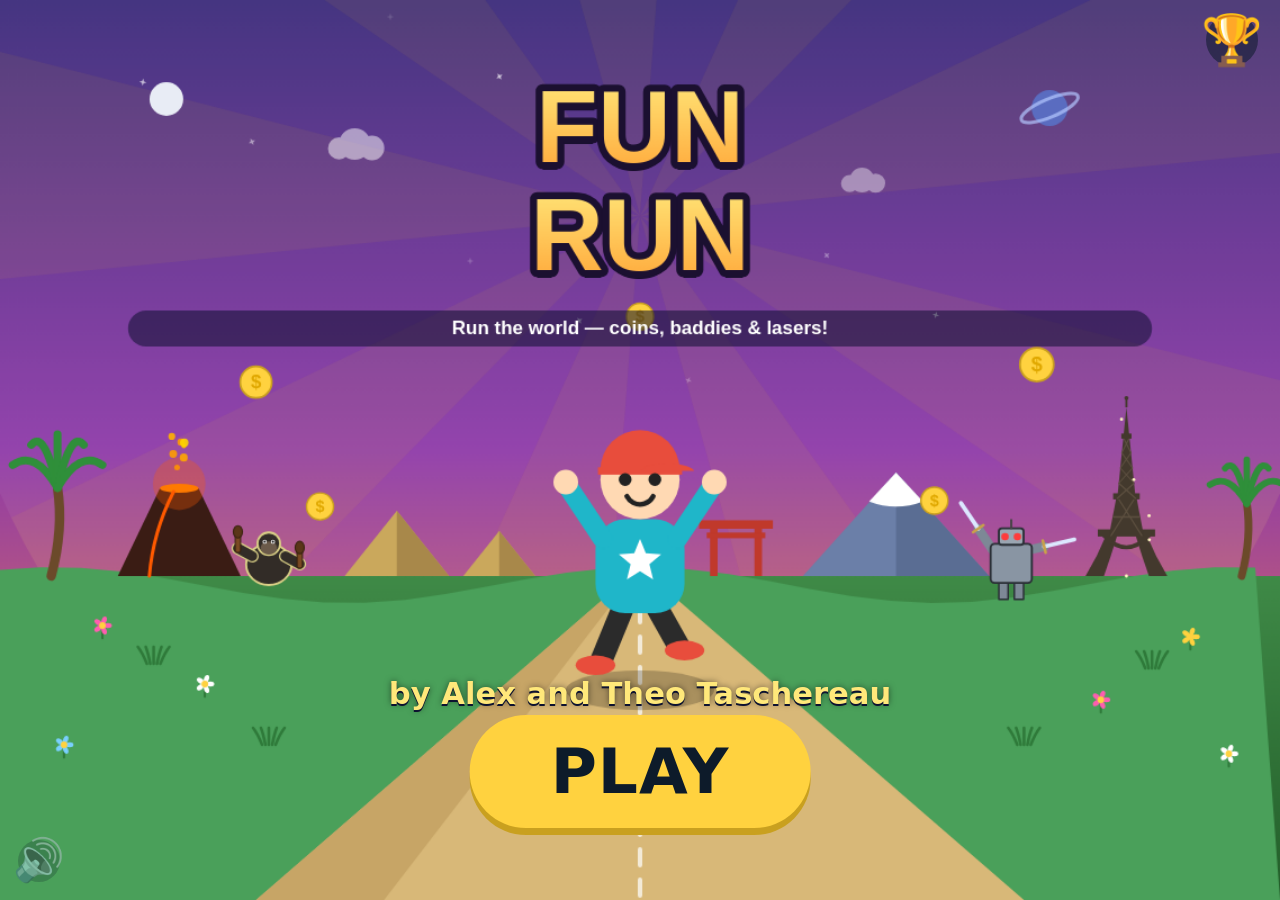
==== commit 4f144f04: "fun-run" ====
--- a/fun_run/index.html
+++ b/fun_run/index.html
@@ -308,6 +308,15 @@
   musicGain  = AC.createGain(); musicGain.gain.value = 0.30; musicGain.connect(masterGain);
   sfxGain    = AC.createGain(); sfxGain.gain.value = 0.55; sfxGain.connect(masterGain);
   audioReady = true;
+  unlockAudio();                         // iOS: wake the context the moment we make it
+}
+function unlockAudio() {
+  if (!AC) return;
+  if (AC.state === 'suspended') AC.resume();
+  try {                                  // a 1-sample silent blip is what iOS needs to truly unlock output
+    const b = AC.createBuffer(1, 1, 22050);
+    const s = AC.createBufferSource(); s.buffer = b; s.connect(AC.destination); s.start(0);
+  } catch (e) {}
 }
 function midiToFreq(m) { return 440 * Math.pow(2, (m - 69) / 12); }
 
@@ -2348,6 +2357,12 @@
     ctx.strokeStyle = '#0d1230'; ctx.strokeText('Best: ' + bestScore, W/2, H*0.41);
     ctx.fillStyle = '#ffe87a'; ctx.fillText('Best: ' + bestScore, W/2, H*0.41);
   }
+  if (playCount != null) {
+    const txt = '🎮 ' + playCount.toLocaleString() + ' games played';
+    ctx.font = 'bold 15px "Trebuchet MS", sans-serif'; ctx.lineWidth = 3; ctx.lineJoin = 'round';
+    ctx.strokeStyle = '#0d1230'; ctx.strokeText(txt, W/2, H*0.445);
+    ctx.fillStyle = '#cfe3ff'; ctx.fillText(txt, W/2, H*0.445);
+  }
 }
 
 function star(cx, cy, spikes, outer, inner) {
@@ -2460,6 +2475,30 @@
     return r.ok;
   } catch (e) { return false; }
 }
+let playCount = null;
+async function fetchPlayCount() {
+  if (!hofOnline()) return;
+  try {
+    const r = await fetch(`${SUPABASE_URL}/rest/v1/plays?select=id`, {
+      method: 'HEAD',
+      headers: { apikey: SUPABASE_KEY, Authorization: 'Bearer ' + SUPABASE_KEY, Prefer: 'count=exact' }
+    });
+    const cr = r.headers.get('content-range');   // e.g. "*/1234"
+    if (cr && cr.includes('/')) { const n = parseInt(cr.split('/')[1], 10); if (!isNaN(n)) playCount = n; }
+  } catch (e) {}
+}
+async function bumpPlayCount() {
+  if (playCount != null) playCount++;            // update the on-screen number right away
+  if (!hofOnline()) return;
+  try {
+    await fetch(`${SUPABASE_URL}/rest/v1/plays`, {
+      method: 'POST',
+      headers: { apikey: SUPABASE_KEY, Authorization: 'Bearer ' + SUPABASE_KEY,
+                 'Content-Type': 'application/json', Prefer: 'return=minimal' },
+      body: '{}'
+    });
+  } catch (e) {}
+}
 
 function gameOver() {
   running = false; fireBtn.style.display = 'none';
@@ -2492,13 +2531,14 @@
   ovBtn.textContent = (from === 'over') ? 'PLAY AGAIN' : 'PLAY';
   hofBtn.style.display = 'inline-block'; hofBtn.textContent = (from === 'over') ? 'BACK' : 'CLOSE';
   overlay.style.display = 'flex';
-  const scores = await fetchTopScores();
+  const [scores] = await Promise.all([fetchTopScores(), fetchPlayCount()]);
   if (scores === null) { hofNote.textContent = hofOnline() ? 'Could not load scores — check your connection.' : 'Online scores aren\'t set up yet.'; return; }
   if (scores.length === 0) { hofNote.textContent = 'No scores yet — be the first!'; return; }
   hofNote.style.display = msg ? 'block' : 'none'; if (msg) hofNote.textContent = msg;
   hofList.innerHTML = scores.map((s, i) =>
     `<li><span class="rank">${i+1}.</span><span class="nm">${escapeHtml(s.name)}</span><span class="sc">${s.score}</span></li>`).join('');
   hofList.style.display = 'block';
+  if (playCount != null) { hofNote.style.display = 'block'; hofNote.textContent = '🎮 ' + playCount.toLocaleString() + ' games played'; }
 }
 
 function startGame() {
@@ -2508,6 +2548,7 @@
   creditEl.style.display = 'none';
   hofTitleBtn.style.display = 'none';
   reset();                       // pickTheme() also sets the theme music track
+  bumpPlayCount();               // tally this game
   initAudio(); applyMute();
   startMusic();
 }
@@ -2556,13 +2597,15 @@
 }
 bigBtn.addEventListener('click', e => { e.stopPropagation(); advanceMenu(); });
 
-// unlock audio + start the jingle on the very first interaction anywhere
-function firstGesture() {
-  initAudio(); applyMute();
+// unlock audio + start the jingle on the first interactions; keep trying until iOS wakes up
+function audioKick() {
+  initAudio(); unlockAudio(); applyMute();
   if ((mode === 'title' || mode === 'howto') && audioReady && !musicOn) { currentMusic = TITLE_MUSIC; startMusic(); }
-}
-addEventListener('pointerdown', firstGesture, { once:true });
-addEventListener('keydown', firstGesture, { once:true });
+  if (AC && AC.state === 'running') {
+    ['touchend','pointerdown','mousedown','keydown'].forEach(ev => removeEventListener(ev, audioKick, true));
+  }
+}
+['touchend','pointerdown','mousedown','keydown'].forEach(ev => addEventListener(ev, audioKick, true));
 
 // ---- boot to the title screen ----
 mode = 'title'; running = false; player = { lane:0 };
@@ -2570,6 +2613,7 @@
 creditEl.style.display = 'block';
 if (hofOnline()) hofTitleBtn.style.display = 'flex';
 overlay.style.display = 'none';
+fetchPlayCount();
 requestAnimationFrame(loop);
 </script>
 </body>
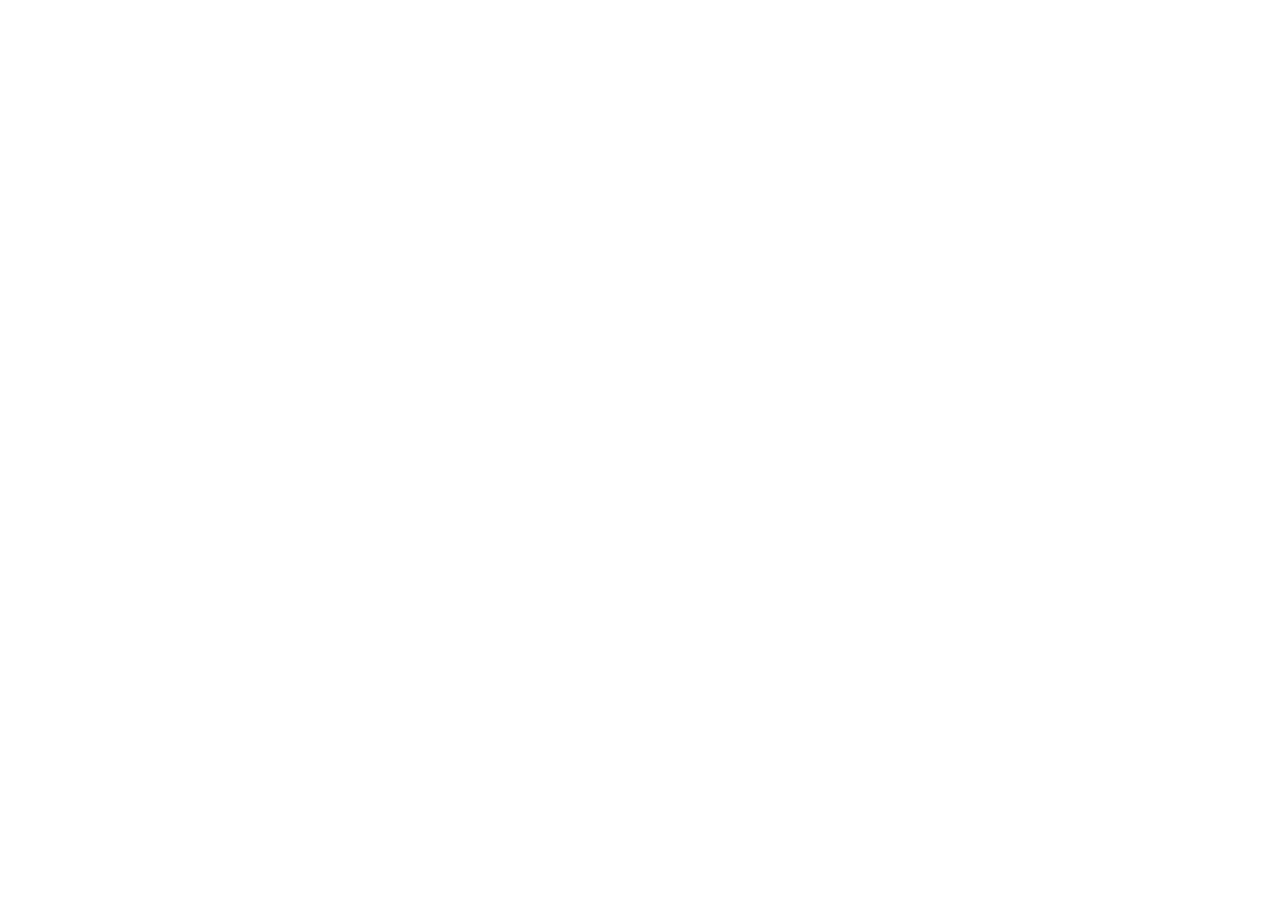
==== commit 56a03236: "Redirect fun_run" ====
--- a/fun_run/index.html
+++ b/fun_run/index.html
@@ -1,2620 +1,13 @@
 <!DOCTYPE html>
-<html lang="en">
-<head>
-<meta charset="UTF-8">
-<meta name="viewport" content="width=device-width, initial-scale=1.0, maximum-scale=1.0, user-scalable=no">
-<title>Fun Run</title>
-<style>
-  html, body {
-    margin: 0; padding: 0; height: 100%;
-    background: #0d1b2a; overflow: hidden;
-    font-family: "Trebuchet MS", "Comic Sans MS", system-ui, sans-serif;
-    touch-action: none; user-select: none;
-  }
-  #wrap { position: fixed; inset: 0; display: flex; align-items: center; justify-content: center; }
-  canvas { display: block; box-shadow: 0 0 40px rgba(0,0,0,.6); }
-  #overlay {
-    position: fixed; inset: 0; display: none;
-    flex-direction: column; align-items: center; justify-content: center;
-    color: #fff; text-align: center; background: rgba(13,27,42,.82); z-index: 10;
-  }
-  #overlay h1 { font-size: 11vmin; margin: 0 0 2vmin; text-shadow: 0 4px 0 #000; }
-  #overlay p  { font-size: 4.5vmin; margin: 1vmin; }
-  #overlay button {
-    margin-top: 4vmin; font-size: 6vmin; padding: 2vmin 6vmin;
-    border: none; border-radius: 999px; cursor: pointer;
-    background: #ffd23f; color: #0d1b2a; font-weight: bold; box-shadow: 0 6px 0 #c9a01f;
-  }
-  #overlay button:active { transform: translateY(4px); box-shadow: 0 2px 0 #c9a01f; }
-  #levelFlash {
-    position: fixed; top: 42%; left: 50%; transform: translate(-50%,-50%) scale(0);
-    color: #ffd23f; font-size: 13vmin; font-weight: bold;
-    text-shadow: 0 5px 0 #000; pointer-events: none; z-index: 9; opacity: 0;
-  }
-  #levelFlash.show { animation: pop 1.4s ease-out; }
-  @keyframes pop {
-    0%{transform:translate(-50%,-50%) scale(0);opacity:0}
-    20%{transform:translate(-50%,-50%) scale(1.2);opacity:1}
-    80%{transform:translate(-50%,-50%) scale(1);opacity:1}
-    100%{transform:translate(-50%,-50%) scale(1.4);opacity:0}
-  }
-  /* The glowing FIRE button (only shows during a power-up, mainly for touchscreens) */
-  #fireBtn {
-    position: fixed; right: 5vmin; bottom: 7vmin; display: none;
-    width: 22vmin; height: 22vmin; max-width: 130px; max-height: 130px;
-    border: none; border-radius: 50%; cursor: pointer; z-index: 8;
-    background: radial-gradient(circle at 50% 40%, #aef6ff, #00c2dd);
-    color: #003844; font-weight: bold; font-size: 5vmin;
-    box-shadow: 0 0 24px #00e5ff, 0 6px 0 #008599;
-  }
-  #fireBtn:active { transform: translateY(4px); box-shadow: 0 0 24px #00e5ff, 0 2px 0 #008599; }
-  #muteBtn {
-    position: fixed; bottom: 2vmin; left: 2vmin; transform: none;
-    width: 9vmin; height: 9vmin; max-width: 42px; max-height: 42px;
-    border: none; border-radius: 50%; cursor: pointer; z-index: 11;
-    background: rgba(13,27,42,.4); color: #ffd23f; font-size: 4.6vmin; line-height: 1;
-    display: flex; align-items: center; justify-content: center; padding: 0; opacity: .55;
-  }
-  #muteBtn:active { transform: translateY(2px); }
-  #bigBtn {
-    position: fixed; left: 50%; bottom: 8vmin; transform: translateX(-50%);
-    display: none; font-size: 7vmin; padding: 2.2vmin 9vmin;
-    border: none; border-radius: 999px; cursor: pointer; z-index: 11;
-    background: #ffd23f; color: #0d1b2a; font-weight: bold; box-shadow: 0 7px 0 #c9a01f;
-    font-family: inherit; letter-spacing: 1px;
-  }
-  #bigBtn:active { transform: translateX(-50%) translateY(5px); box-shadow: 0 2px 0 #c9a01f; }
-  #credit {
-    position: fixed; left: 50%; bottom: 21vmin; transform: translateX(-50%);
-    display: none; z-index: 11; color: #ffe87a; font-weight: bold;
-    font-size: 3.4vmin; white-space: nowrap; pointer-events: none;
-    text-shadow: 0 2px 0 #0d1230, 0 0 6px rgba(0,0,0,.5);
-  }
-  #hofTitleBtn {
-    position: fixed; top: 1.5vmin; right: 2.5vmin;
-    width: 11vmin; height: 11vmin; max-width: 52px; max-height: 52px;
-    border: none; border-radius: 50%; cursor: pointer; z-index: 11; display: none;
-    background: rgba(13,27,42,.55); color: #ffd23f; font-size: 5.5vmin; line-height: 1;
-    align-items: center; justify-content: center; padding: 0;
-  }
-  #nameRow { display: none; flex-direction: column; align-items: center; gap: 1vmin; margin: 1vmin 0; }
-  #nameInput {
-    font-size: 5vmin; padding: 1.4vmin 3vmin; border-radius: 12px; border: 3px solid #ffd23f;
-    width: 62vmin; max-width: 300px; text-align: center; font-family: inherit; outline: none;
-  }
-  #overlay button.secondary {
-    font-size: 4.2vmin; padding: 1.6vmin 5vmin; background: #1fb6c9; color: #042a30; box-shadow: 0 5px 0 #117a8a;
-  }
-  #overlay button.secondary:active { transform: translateY(3px); box-shadow: 0 2px 0 #117a8a; }
-  #ovButtons { display: flex; flex-wrap: wrap; gap: 2vmin; justify-content: center; align-items: center; margin-top: 2vmin; }
-  #hofList {
-    list-style: none; padding: 0; margin: 2vmin 0; width: 78vmin; max-width: 360px;
-    max-height: 46vh; overflow-y: auto;
-  }
-  #hofList li {
-    display: flex; align-items: center; font-size: 3.8vmin; padding: 1.1vmin 2vmin; border-radius: 8px; color: #fff;
-  }
-  #hofList li:nth-child(odd) { background: rgba(255,255,255,.10); }
-  #hofList li .rank { width: 9vmin; color: #ffd23f; font-weight: bold; }
-  #hofList li .nm { flex: 1; text-align: left; overflow: hidden; text-overflow: ellipsis; white-space: nowrap; padding-right: 2vmin; }
-  #hofList li .sc { color: #ffe87a; font-weight: bold; }
-  #hofNote { font-size: 3.4vmin; opacity: .85; margin: 1vmin 4vmin; }
-</style>
-</head>
-<body>
-<div id="wrap"><canvas id="game"></canvas></div>
-<div id="levelFlash"></div>
-<button id="fireBtn">FIRE</button>
-<button id="muteBtn" aria-label="Toggle sound">🔊</button>
-<button id="bigBtn">PLAY</button>
-<button id="hofTitleBtn" aria-label="Hall of Fame">🏆</button>
-<div id="credit">by Alex and Theo Taschereau</div>
-<div id="overlay">
-  <h1 id="ovTitle">Fun Run</h1>
-  <p id="ovText"></p>
-  <div id="nameRow">
-    <input id="nameInput" maxlength="14" placeholder="Enter your name" autocomplete="off" />
-    <button id="submitBtn" class="secondary">SUBMIT SCORE</button>
-  </div>
-  <p id="hofNote" style="display:none"></p>
-  <ol id="hofList" style="display:none"></ol>
-  <div id="ovButtons">
-    <button id="ovBtn">PLAY</button>
-    <button id="hofBtn" class="secondary">HALL OF FAME</button>
-  </div>
-</div>
-
-<script>
-// =================================================================
-//  HALL OF FAME (online)  --  paste your Supabase values below.
-//  See the setup steps that came with this file. Leave blank to
-//  disable the online board (the game still works fine without it).
-// =================================================================
-const SUPABASE_URL = 'https://qibxhwvogvxwmonojhjf.supabase.co';   // base URL, no /rest/v1/
-const SUPABASE_KEY = 'sb_publishable_W4xxp4fFFvBVrY1lzVCDYA_MzMa8Qm2';   // publishable (public) key
-const HOF_LIMIT    = 10;   // how many names the Hall of Fame shows
-
-// =================================================================
-//  TUNABLE NUMBERS  --  change these to make the game easier/harder
-// =================================================================
-const COINS_PER_LEVEL  = 15;     // catch this many coins for the next level
-const START_SPEED      = 0.0075; // how fast things rush toward you at level 1
-const SPEED_PER_LEVEL  = 0.0009; // extra speed each level...
-const MAX_SPEED        = 0.018;  // ...but never faster than this (stays playable)
-const START_SPAWN_MS   = 1050;   // ms between new things at level 1
-const MIN_SPAWN_MS     = 320;    // fastest spawning allowed (lower = busier high levels)
-const SPAWN_SPEEDUP_MS = 55;     // spawn gets this much faster each level
-const ROBOT_CHANCE_BASE= 0.45;   // chance a thing is a robot at level 1
-const PLAYER_MOVE      = 0.040;  // how fast the runner slides left/right (keyboard)
-const HIT_WIDTH        = 0.24;   // how close (across the road) counts as a hit/catch
-const START_HEARTS     = 3;
-// --- dragon boss settings ---
-const DRAGON_CHANCE    = 0.015;  // chance per spawn to summon a dragon (rare event)
-const DRAGON_T         = 0.45;   // how far away the dragon hovers
-const DRAGON_LIFE_MS   = 9000;   // how long it stays before flying off
-const DRAGON_SWAY_AMP  = 0.30;   // how far it drifts across the road
-const DRAGON_HEAD_GAP  = 0.5;    // lane spread between the three heads / fireballs
-const DRAGON_BREATH_MS = 1300;   // time between fire breaths
-const DRAGON_HP        = 12;     // laser hits to defeat the dragon
-const FIRE_SPEED       = 0.013;  // how fast fireballs rush toward you
-// --- power-up settings ---
-const POWER_MS         = 6000;   // how long the laser lasts (ms)
-const POWER_CHANCE     = 0.04;   // chance a spawn is a laser power-up
-const POWER_SPAWN_MS   = 220;    // robots pour in this fast during a power-up
-const POWER_SWARM_COUNT= 3;      // how many robots appear at once during the swarm
-// --- big robot (boss) settings ---
-const BIGBOT_CHANCE    = 0.07;   // chance of a big robot in normal play
-const BIG_HIT_WIDTH    = 0.34;   // big robot is wide -> harder to dodge
-const BIG_SWAY_AMP     = 0.5;    // how far it swings across the road
-const BIG_SWAY_FREQ    = 9;      // how fast it weaves as it charges in
-const BIG_HEALTH       = 3;      // laser hits needed to destroy a big robot
-const BIG_SPEED_MULT   = 1.4;    // big robot charges faster than normal stuff
-const SWARM_BIG_CHANCE = 0.25;   // chance a swarm robot is a BIG one
-const SWARM_COIN_CHANCE= 0.20;   // chance a swarm item is a coin to grab
-const SPAWN_JITTER     = 0.45;   // randomness in timing (0 = perfectly even, 0.45 = ±45%)
-const BULLET_SPEED     = 0.05;   // how fast your lasers fly toward the horizon
-const FIRE_COOLDOWN_MS = 160;    // shortest time between shots
-const SHOOT_POINTS     = 15;     // points for blasting a robot
-const BULLET_HIT_T     = 0.10;   // laser/robot closeness (depth) to count as a hit
-const BULLET_HIT_LANE  = 0.18;   // laser/robot closeness (across the road)
-// =================================================================
-
-const canvas = document.getElementById('game');
-const ctx = canvas.getContext('2d');
-const overlay = document.getElementById('overlay');
-const ovTitle = document.getElementById('ovTitle');
-const ovText  = document.getElementById('ovText');
-const ovBtn   = document.getElementById('ovBtn');
-const hofBtn  = document.getElementById('hofBtn');
-const hofTitleBtn = document.getElementById('hofTitleBtn');
-const nameRow = document.getElementById('nameRow');
-const nameInput = document.getElementById('nameInput');
-const submitBtn = document.getElementById('submitBtn');
-const hofList = document.getElementById('hofList');
-const hofNote = document.getElementById('hofNote');
-const fireBtn = document.getElementById('fireBtn');
-const levelFlash = document.getElementById('levelFlash');
-
-const ROAD_MAX  = 900;   // max road width (px) — keeps the road from getting too wide on desktop
-let W = 480, H = 800;
-let centerX = W/2, horizonY = H*0.34, groundY = H*0.99, roadTopHalf = W*0.05, roadBotHalf = W*0.46;
-function layout() {
-  const vw = window.innerWidth, vh = window.innerHeight;
-  const aspect = Math.max(0.45, Math.min(2.1, vw / vh));   // fill the screen; clamp so it's never absurdly wide/tall
-  H = 800; W = Math.round(H * aspect);                      // keep vertical scale fixed, grow width to fit
-  centerX = W/2; horizonY = H*0.34; groundY = H*0.99;
-  const roadW = Math.min(W, ROAD_MAX);                     // cap road width; extra desktop width becomes scenery
-  roadTopHalf = roadW * 0.05; roadBotHalf = roadW * 0.46;
-  canvas.width = W; canvas.height = H;
-  let cw = vw, ch = vw / aspect;                            // size on screen, preserving aspect (no stretch)
-  if (ch > vh) { ch = vh; cw = vh * aspect; }
-  canvas.style.width = cw + 'px'; canvas.style.height = ch + 'px';
-}
-addEventListener('resize', layout); layout();
-
-// ---- The perspective ("fake 3D") setup ----
-const T_PLAYER    = 0.90;
-const NSTRIPES    = 10;
-const STRIPE_GAP  = 1 / NSTRIPES;
-const SIDE_N      = 7;            // roadside props per side
-const SIDE_GAP    = 1 / SIDE_N;   // scroll wraps here for a seamless loop
-const SIDE_LANE   = 1.4;          // how far off the road the props sit
-
-function project(t, lane) {
-  const tt = t * t;
-  const y  = horizonY + (groundY - horizonY) * tt;
-  const halfW = roadTopHalf + (roadBotHalf - roadTopHalf) * tt;
-  const x  = centerX + lane * halfW;
-  const scale = 0.14 + tt * 1.05;
-  return { x, y, scale };
-}
-
-// ---- Game state ----
-let player, items, bullets, particles, hearts, score, level, speed, spawnMs, spawnTimer,
-    running, coinsThisLevel, runPhase, stripeScroll, spawnGap, sideScroll, pendingSpawns,
-    powerActive, powerTimer, fireCooldown, fireHeld, dragon, hitFlash;
-let clock = 0;   // wall-clock ms for background animations
-let bestScore = 0;
-
-function reset() {
-  player = { lane: 0 };
-  items = []; bullets = []; particles = [];
-  hearts = START_HEARTS;
-  score = 0; level = 1; coinsThisLevel = 0;
-  speed = START_SPEED; spawnMs = START_SPAWN_MS; spawnTimer = 0; spawnGap = START_SPAWN_MS;
-  runPhase = 0; stripeScroll = 0; sideScroll = 0; running = true; pendingSpawns = [];
-  powerActive = false; powerTimer = 0; fireCooldown = 0; fireHeld = false; dragon = null; hitFlash = 0;
-  themeBag = [];          // fresh full shuffle each new game -> all themes appear before any repeat
-  pickTheme();
-}
-
-// ---- Input: keyboard ----
-const keys = {};
-addEventListener('keydown', e => {
-  keys[e.key] = true;
-  if (AC && AC.state === 'suspended') AC.resume();
-  if (e.key === 'Enter' || e.key === ' ') {
-    const typing = document.activeElement && document.activeElement.tagName === 'INPUT';
-    if (typing) {
-      if (e.key === 'Enter' && overlayView === 'over' && nameRow.style.display !== 'none') { e.preventDefault(); submitBtn.click(); }
-      return;                                   // let the field handle the keystroke otherwise
-    }
-    if (mode === 'title' || mode === 'howto') { e.preventDefault(); advanceMenu(); return; }
-    if (overlay.style.display === 'flex') { e.preventDefault(); startGame(); return; }
-  }
-  if ([' ','ArrowLeft','ArrowRight','ArrowUp','ArrowDown'].includes(e.key)) e.preventDefault();
-  if (mode === 'play' && running && !e.repeat && ['ArrowLeft','ArrowRight','a','d','A','D'].includes(e.key)) sfxBoing();
-});
-addEventListener('keyup', e => keys[e.key] = false);
-
-// ---- Input: touch / mouse (slide the runner left & right) ----
-let pointerLane = null;
-function pointerToLane(evt) {
-  const rect = canvas.getBoundingClientRect();
-  const src = evt.touches ? evt.touches[0] : evt;
-  const x = (src.clientX - rect.left) * (W / rect.width);
-  return Math.max(-0.85, Math.min(0.85, (x - centerX) / roadBotHalf));
-}
-function onPointer(evt) { if (!running) return; evt.preventDefault(); if (AC && AC.state === 'suspended') AC.resume(); pointerLane = pointerToLane(evt); }
-canvas.addEventListener('touchstart', onPointer, {passive:false});
-canvas.addEventListener('touchmove',  onPointer, {passive:false});
-canvas.addEventListener('touchend',   () => pointerLane = null);
-canvas.addEventListener('mousedown',  onPointer);
-canvas.addEventListener('mousemove',  e => { if (e.buttons) onPointer(e); });
-canvas.addEventListener('mouseup',    () => pointerLane = null);
-
-// ---- Input: FIRE button ----
-function holdFire(e){ e.preventDefault(); e.stopPropagation(); fireHeld = true; }
-function releaseFire(e){ e.preventDefault(); fireHeld = false; }
-fireBtn.addEventListener('touchstart', holdFire, {passive:false});
-fireBtn.addEventListener('touchend',   releaseFire, {passive:false});
-fireBtn.addEventListener('mousedown',  holdFire);
-fireBtn.addEventListener('mouseup',    releaseFire);
-fireBtn.addEventListener('mouseleave', () => fireHeld = false);
-
-// =================================================================
-//  AUDIO  --  Web Audio synth: per-theme music loops + sound effects
-//  (all generated in code, so no sound files are needed)
-// =================================================================
-let AC = null, masterGain, musicGain, sfxGain, audioReady = false, soundOn = true;
-const muteBtn = document.getElementById('muteBtn');
-const creditEl = document.getElementById('credit');
-
-function initAudio() {
-  if (AC) { if (AC.state === 'suspended') AC.resume(); return; }
-  try { AC = new (window.AudioContext || window.webkitAudioContext)(); }
-  catch (e) { return; }
-  masterGain = AC.createGain(); masterGain.gain.value = soundOn ? 0.9 : 0; masterGain.connect(AC.destination);
-  musicGain  = AC.createGain(); musicGain.gain.value = 0.30; musicGain.connect(masterGain);
-  sfxGain    = AC.createGain(); sfxGain.gain.value = 0.55; sfxGain.connect(masterGain);
-  audioReady = true;
-  unlockAudio();                         // iOS: wake the context the moment we make it
-}
-function unlockAudio() {
-  if (!AC) return;
-  if (AC.state === 'suspended') AC.resume();
-  try {                                  // a 1-sample silent blip is what iOS needs to truly unlock output
-    const b = AC.createBuffer(1, 1, 22050);
-    const s = AC.createBufferSource(); s.buffer = b; s.connect(AC.destination); s.start(0);
-  } catch (e) {}
-}
-function midiToFreq(m) { return 440 * Math.pow(2, (m - 69) / 12); }
-
-// short synth note with a quick attack/decay envelope
-function tone(freq, t0, dur, type, vol, dest, glideTo) {
-  const o = AC.createOscillator(), g = AC.createGain();
-  o.type = type || 'square'; o.frequency.setValueAtTime(freq, t0);
-  if (glideTo) o.frequency.exponentialRampToValueAtTime(glideTo, t0 + dur);
-  g.gain.setValueAtTime(0.0001, t0);
-  g.gain.exponentialRampToValueAtTime(vol, t0 + 0.012);
-  g.gain.exponentialRampToValueAtTime(0.0001, t0 + dur);
-  o.connect(g); g.connect(dest || sfxGain);
-  o.start(t0); o.stop(t0 + dur + 0.03);
-}
-function noiseBurst(t0, dur, vol, dest) {
-  const n = Math.max(1, Math.floor(AC.sampleRate * dur));
-  const buf = AC.createBuffer(1, n, AC.sampleRate), d = buf.getChannelData(0);
-  for (let i = 0; i < n; i++) d[i] = (Math.random()*2-1) * (1 - i/n);
-  const src = AC.createBufferSource(); src.buffer = buf;
-  const g = AC.createGain(); g.gain.value = vol;
-  src.connect(g); g.connect(dest || sfxGain); src.start(t0);
-}
-
-// ---- sound effects ----
-function sfxCoin()  { if (!audioReady) return; const t = AC.currentTime; tone(880, t, 0.07, 'square', 0.28); tone(1320, t+0.05, 0.10, 'square', 0.28); }
-function sfxHit()   { if (!audioReady) return; const t = AC.currentTime; tone(430, t, 0.12, 'square', 0.4, sfxGain, 300); tone(300, t+0.12, 0.16, 'square', 0.4, sfxGain, 470); }  // clown "ah-ooo-gah" honk
-function sfxBoing()  { if (!audioReady) return; const t = AC.currentTime; tone(620, t, 0.16, 'sine', 0.28, sfxGain, 170); }  // springy lane hop
-function sfxLaser() { if (!audioReady) return; const t = AC.currentTime; tone(1300, t, 0.12, 'square', 0.22, sfxGain, 320); }
-function sfxBoom(big){ if (!audioReady) return; const t = AC.currentTime; noiseBurst(t, big?0.4:0.18, big?0.5:0.32); tone(big?110:190, t, big?0.4:0.18, 'sawtooth', 0.3, sfxGain, 40); }
-function sfxPower() { if (!audioReady) return; const t = AC.currentTime; [0,4,7,12].forEach((s,i)=>tone(midiToFreq(72+s), t+i*0.06, 0.13, 'square', 0.3)); }
-function sfxLevel() { if (!audioReady) return; const t = AC.currentTime; [0,4,7,12,16,19].forEach((s,i)=>tone(midiToFreq(60+s), t+i*0.08, 0.16, 'triangle', 0.34)); }
-function sfxOver()  {                                   // sad trombone: wah-wah-waaaah
-  if (!audioReady) return; const t = AC.currentTime;
-  const notes = [233, 207, 185];                        // Bb3 -> Ab3 -> F#3, each drooping
-  notes.forEach((f,i) => tone(f, t + i*0.3, 0.28, 'sawtooth', 0.36, sfxGain, f*0.91));
-  tone(174, t + 0.9, 0.7, 'sawtooth', 0.38, sfxGain, 110);
-}
-function sfxFire()  {
-  if (!audioReady) return;
-  const t = AC.currentTime;
-  // whooshing flame: filtered noise that swells then fades
-  const n = Math.floor(AC.sampleRate * 0.55), buf = AC.createBuffer(1, n, AC.sampleRate), d = buf.getChannelData(0);
-  for (let i = 0; i < n; i++) d[i] = (Math.random()*2-1);
-  const src = AC.createBufferSource(); src.buffer = buf;
-  const bp = AC.createBiquadFilter(); bp.type = 'bandpass'; bp.frequency.setValueAtTime(600, t); bp.frequency.exponentialRampToValueAtTime(180, t+0.5); bp.Q.value = 0.7;
-  const g = AC.createGain();
-  g.gain.setValueAtTime(0.0001, t); g.gain.exponentialRampToValueAtTime(0.5, t+0.08); g.gain.exponentialRampToValueAtTime(0.0001, t+0.55);
-  src.connect(bp); bp.connect(g); g.connect(sfxGain); src.start(t);
-  // a low growl underneath
-  tone(90, t, 0.5, 'sawtooth', 0.3, sfxGain, 45);
-}
-
-// ---- per-theme music (offsets in semitones from the theme's root) ----
-// index matches the THEMES array order
-const THEME_MUSIC = [
-  { bpm:130, wave:'sawtooth', bass:'square',   root:45,            // VOLCANO  (driving minor)
-    lead:[0,7,3,7,0,7,5,7, 0,7,3,7,10,7,8,7], low:[0,null,0,null,5,null,3,null], drum:'k.h.s.h.k.k.s.h.' },
-  { bpm:96,  wave:'triangle', bass:'sine',     root:45,            // SPOOKY   (eerie, sparse)
-    lead:[0,null,3,null,8,null,7,null,0,null,11,null,8,null,7,6], low:[0,null,null,null,5,null,null,null], drum:'t.......t.....s.' },
-  { bpm:122, wave:'square',   bass:'triangle', root:48,            // JUNGLE   (tribal toms)
-    lead:[0,4,7,9,7,4,0,null,2,4,7,9,12,9,7,4], low:[0,null,7,null,5,null,7,null], drum:'k.ttk.t.k.ttktt.' },
-  { bpm:110, wave:'triangle', bass:'triangle', root:48,            // BEACH    (sunny steel-drum)
-    lead:[7,null,4,null,0,null,4,7,9,null,7,null,4,null,2,null], low:[0,null,5,null,7,null,5,null], drum:'k.h.s.h.k.h.s.h.' },
-  { bpm:116, wave:'sawtooth', bass:'square',   root:45,            // EGYPT    (phrygian, hand-drum)
-    lead:[0,1,4,1,0,null,7,5,4,1,0,null,8,7,5,4], low:[0,null,0,null,5,null,1,null], drum:'k.kts.k.k.kts.s.' },
-  { bpm:100, wave:'triangle', bass:'sine',     root:50,            // JAPAN    (hirajoshi, taiko)
-    lead:[0,3,7,8,7,3,2,0,null,7,8,7,3,2,0,null], low:[0,null,7,null,3,null,7,null], drum:'k.......k...s...' },
-  { bpm:142, wave:'square',   bass:'square',   root:48,            // ROBOTS   (chiptune, four-on-floor)
-    lead:[0,3,7,12,7,3,0,3,7,10,7,3,0,3,7,10], low:[0,0,null,0,3,3,null,3], drum:'k.hsk.h.k.hsk.h.' },
-  { bpm:168, style:'waltz', wave:'sawtooth', bass:'triangle', root:48,   // PARIS  (accordion musette, 3/4)
-    lead:[7,null,12,null,11,null, 9,null,5,null,4,null], low:[], drum:'..h.h...h.h.' },
-  { bpm:84,  wave:'sine',     bass:'sine',     root:48,            // UNDER THE SEA (dreamy, gentle)
-    lead:[0,null,4,null,7,null,11,null,9,null,7,null,4,null,2,null], low:[0,null,null,null,5,null,null,null], drum:'k.......h...h...' },
-];
-// upbeat jingle for the title / how-to screens
-const TITLE_MUSIC = { bpm:128, wave:'square', bass:'triangle', root:48,
-  lead:[0,4,7,12,7,12,16,12, 9,12,16,9,7,4,7,null], low:[0,null,5,null,7,null,5,null], drum:'k.h.s.h.k.h.s.h.' };
-let musicTimer = null, musicStep = 0, nextNoteTime = 0, currentMusic = TITLE_MUSIC, musicOn = false;
-
-function startMusic() {
-  if (!audioReady || !currentMusic) return;
-  musicOn = true;
-  musicStep = 0; nextNoteTime = AC.currentTime + 0.1;
-  if (musicTimer) clearInterval(musicTimer);
-  musicTimer = setInterval(musicScheduler, 25);
-}
-function stopMusic() { musicOn = false; if (musicTimer) { clearInterval(musicTimer); musicTimer = null; } }
-
-function musicScheduler() {
-  if (!audioReady || !currentMusic || !musicOn) return;
-  const stepDur = 60 / currentMusic.bpm / 2;          // eighth notes
-  const len = currentMusic.lead.length;
-  if (nextNoteTime < AC.currentTime) nextNoteTime = AC.currentTime + 0.03;  // resync after a stall
-  while (nextNoteTime < AC.currentTime + 0.12) {
-    playMusicStep(musicStep % len, nextNoteTime, stepDur);
-    musicStep = (musicStep + 1) % len;
-    nextNoteTime += stepDur;
-  }
-}
-function drumHit(ch, t) {
-  if (ch === 'k') {                                   // kick
-    const o = AC.createOscillator(), g = AC.createGain();
-    o.type = 'sine'; o.frequency.setValueAtTime(130, t); o.frequency.exponentialRampToValueAtTime(48, t+0.12);
-    g.gain.setValueAtTime(0.5, t); g.gain.exponentialRampToValueAtTime(0.0001, t+0.14);
-    o.connect(g); g.connect(musicGain); o.start(t); o.stop(t+0.16);
-  } else if (ch === 's') {                            // snare
-    noiseBurst(t, 0.13, 0.26, musicGain); tone(190, t, 0.09, 'triangle', 0.12, musicGain);
-  } else if (ch === 't') {                            // tom
-    const o = AC.createOscillator(), g = AC.createGain();
-    o.type = 'sine'; o.frequency.setValueAtTime(180, t); o.frequency.exponentialRampToValueAtTime(90, t+0.18);
-    g.gain.setValueAtTime(0.38, t); g.gain.exponentialRampToValueAtTime(0.0001, t+0.2);
-    o.connect(g); g.connect(musicGain); o.start(t); o.stop(t+0.22);
-  } else if (ch === 'h') {                            // hi-hat
-    noiseBurst(t, 0.03, 0.05, musicGain);
-  }
-}
-// accordion: two slightly-detuned reeds through a soft filter (musette shimmer)
-function accordionNote(freq, t, dur, vol) {
-  const o1 = AC.createOscillator(), o2 = AC.createOscillator(), g = AC.createGain(), lp = AC.createBiquadFilter();
-  o1.type = 'sawtooth'; o2.type = 'sawtooth';
-  o1.frequency.value = freq; o2.frequency.value = freq * 1.007;   // ~12 cents detune
-  lp.type = 'lowpass'; lp.frequency.value = 2600; lp.Q.value = 0.4;
-  g.gain.setValueAtTime(0.0001, t);
-  g.gain.exponentialRampToValueAtTime(vol, t + 0.03);
-  g.gain.setValueAtTime(vol, t + Math.max(0.05, dur*0.6));
-  g.gain.exponentialRampToValueAtTime(0.0001, t + dur + 0.06);
-  o1.connect(lp); o2.connect(lp); lp.connect(g); g.connect(musicGain);
-  o1.start(t); o2.start(t); o1.stop(t + dur + 0.08); o2.stop(t + dur + 0.08);
-}
-function playMusicStep(step, t, dur) {
-  const m = currentMusic;
-
-  if (m.style === 'waltz') {                 // oom-pah-pah accordion waltz (two bars of 3/4)
-    const inBar = step % 6;                   // 0..5 within a bar; beats fall on 0,2,4
-    const chord = (step < 6) ? 0 : 7;         // bar 1 = I (C), bar 2 = V (G)
-    if (inBar === 0) {                        // "oom" — low bass on beat 1
-      tone(midiToFreq(m.root - 12 + chord), t, dur*1.5, 'triangle', 0.34, musicGain);
-    } else if (inBar === 2 || inBar === 4) {  // "pah" — mid accordion chord on beats 2 & 3
-      [0,4,7].forEach(iv => accordionNote(midiToFreq(m.root + chord + iv), t, dur*0.7, 0.085));
-    }
-    const ld = m.lead[step];
-    if (ld != null) accordionNote(midiToFreq(m.root + 12 + ld), t, dur*1.3, 0.18);  // melody on top
-    if (m.drum) drumHit(m.drum[step], t);
-    return;
-  }
-
-  const ld = m.lead[step];
-  if (ld != null) tone(midiToFreq(m.root + 12 + ld), t, dur*0.9, m.wave, 0.20, musicGain);
-  if (step % 2 === 0) {
-    const b = m.low[(step/2) % m.low.length];
-    if (b != null) tone(midiToFreq(m.root - 12 + b), t, dur*1.7, m.bass, 0.28, musicGain);
-  }
-  if (m.drum) drumHit(m.drum[step], t);
-}
-
-// ---- mute toggle ----
-function applyMute() {
-  if (masterGain) masterGain.gain.value = soundOn ? 0.9 : 0;
-  muteBtn.textContent = soundOn ? '\u{1F50A}' : '\u{1F507}';
-}
-muteBtn.addEventListener('click', e => {
-  e.stopPropagation();
-  soundOn = !soundOn;
-  initAudio();              // first tap also unlocks audio
-  applyMute();
-  if (soundOn && running) startMusic();
-});
-
-function tryFire() {
-  if (powerActive && fireCooldown <= 0) {
-    bullets.push({ t: T_PLAYER - 0.04, lane: player.lane });
-    fireCooldown = FIRE_COOLDOWN_MS;
-    sfxLaser();
-  }
-}
-
-// ---- Spawning ----
-// burst of particles when a robot is blasted
-function explode(x, y, scale, big) {
-  const n = big ? 22 : 12;
-  const colors = ['#ff6b00', '#ffd23f', '#ff3b3b', '#fff2b0', '#9aa6b2'];
-  for (let i = 0; i < n; i++) {
-    const a = Math.random() * Math.PI * 2;
-    const sp = (1 + Math.random() * 4) * (big ? 1.6 : 1);
-    particles.push({
-      x, y,
-      vx: Math.cos(a) * sp,
-      vy: Math.sin(a) * sp - 1.5,
-      life: 1,
-      size: (2 + Math.random() * 4) * scale * (big ? 1.5 : 1),
-      color: colors[(Math.random() * colors.length) | 0]
-    });
-  }
-}
-
-function makeBig() {
-  return { t:0, base:-0.6+Math.random()*1.2, lane:0, type:'big',
-           done:false, phase:Math.random()*6.28, hp:BIG_HEALTH, flash:0 };
-}
-function spawnDragon() {
-  dragon = { t:DRAGON_T, base:-0.4+Math.random()*0.8, lane:0, phase:Math.random()*6.28,
-             life:DRAGON_LIFE_MS, breath:900, breathing:0, hp:DRAGON_HP, flash:0, flap:Math.random()*6 };
-}
-function breatheFire(d) {
-  for (let k = -1; k <= 1; k++) {
-    items.push({ t:d.t, lane: Math.max(-0.85, Math.min(0.85, d.lane + k*DRAGON_HEAD_GAP)), type:'fire', done:false });
-  }
-  sfxFire();
-}
-// next spawn happens after a randomized gap so timing doesn't feel robotic
-function nextGap() {
-  const base = powerActive ? POWER_SPAWN_MS : spawnMs;
-  return base * (1 - SPAWN_JITTER + Math.random() * SPAWN_JITTER * 2);
-}
-
-function mkCoin(lane)  { return { t:0, lane, type:'coin',  done:false, phase:Math.random()*6.28 }; }
-function mkRobot(lane) { return { t:0, lane, type:'robot', done:false, phase:Math.random()*6.28 }; }
-function queueSpawn(make, delay) { pendingSpawns.push({ make, delay }); }
-
-function spawnItem() {
-  // sometimes a laser power-up (only when you don't already have one)
-  if (!powerActive && Math.random() < POWER_CHANCE) {
-    items.push({ t:0, lane:-0.7+Math.random()*1.4, type:'power', done:false });
-    return;
-  }
-  if (!powerActive && Math.random() < BIGBOT_CHANCE) {
-    items.push(makeBig());
-    return;
-  }
-  const robotChance = Math.min(0.7, ROBOT_CHANCE_BASE + level*0.02);
-  const lanes3 = [-0.7, 0, 0.7];
-  const r = Math.random();
-
-  if (r < 0.76) {                         // single drop (the classic)
-    const isRobot = Math.random() < robotChance;
-    items.push(isRobot ? mkRobot(-0.8+Math.random()*1.6) : mkCoin(-0.8+Math.random()*1.6));
-
-  } else if (r < 0.85) {                  // a small row of coins to sweep across
-    const pool = lanes3.slice().sort(() => Math.random()-0.5).slice(0, 2);
-    for (const l of pool) items.push(mkCoin(l));
-
-  } else if (r < 0.92) {                  // two robots with one safe gap
-    const open = lanes3[(Math.random()*3)|0];
-    for (const l of lanes3) if (l !== open) items.push(mkRobot(l));
-
-  } else if (r < 0.97) {                  // a short stream of coins along one weaving lane
-    const n = 3 + (Math.random()*2|0);    // 3..4
-    let lane = -0.5 + Math.random();
-    const drift = (Math.random()-0.5) * 0.4;
-    for (let k = 0; k < n; k++) {
-      const l = Math.max(-0.8, Math.min(0.8, lane + drift*k));
-      queueSpawn(() => mkCoin(l), k * 180);
-    }
-
-  } else {                                // a coin flanked by two robots (greedy risk)
-    const c = -0.4 + Math.random()*0.8;
-    items.push(mkCoin(c));
-    items.push(mkRobot(Math.max(-0.85, c-0.62)));
-    items.push(mkRobot(Math.min(0.85, c+0.62)));
-  }
-}
-
-function levelUp() {
-  level++; coinsThisLevel = 0;
-  speed   = Math.min(MAX_SPEED,    START_SPEED + (level-1)*SPEED_PER_LEVEL);
-  spawnMs = Math.max(MIN_SPAWN_MS, START_SPAWN_MS - (level-1)*SPAWN_SPEEDUP_MS);
-  pickTheme();
-  sfxLevel();
-  levelFlash.textContent = 'LEVEL ' + level + ' — ' + currentTheme.name + '!';
-  levelFlash.classList.remove('show'); void levelFlash.offsetWidth;
-  levelFlash.classList.add('show');
-}
-function startPower() {
-  powerActive = true; powerTimer = POWER_MS;
-  sfxPower();
-  levelFlash.textContent = 'LASER!';
-  levelFlash.classList.remove('show'); void levelFlash.offsetWidth;
-  levelFlash.classList.add('show');
-}
-
-// ---- Update ----
-function update(dt) {
-  // make movement run the same speed on any screen (60Hz, 120Hz, etc.)
-  // step == 1 at 60fps; clamp dt so switching tabs doesn't teleport everything
-  const step = Math.min(dt, 50) / 16.667;
-
-  runPhase += 0.35 * step;
-  stripeScroll = (stripeScroll + speed * step) % STRIPE_GAP;
-  sideScroll = (sideScroll + speed * step) % SIDE_GAP;
-  if (hitFlash > 0) hitFlash -= dt;
-
-  // power-up countdown
-  if (powerActive) {
-    powerTimer -= dt;
-    if (powerTimer <= 0) {            // laser fades: clear the leftover swarm so it's fair
-      powerActive = false;
-      items = items.filter(it => it.type !== 'robot' && it.type !== 'big' && it.type !== 'fire');
-    }
-  }
-  fireBtn.style.display = powerActive ? 'block' : 'none';
-
-  // shooting
-  fireCooldown -= dt;
-  if (powerActive && (keys[' '] || fireHeld)) tryFire();
-
-  // move runner
-  if (keys['ArrowLeft']  || keys['a']) player.lane -= PLAYER_MOVE * step;
-  if (keys['ArrowRight'] || keys['d']) player.lane += PLAYER_MOVE * step;
-  if (pointerLane !== null) player.lane += (pointerLane - player.lane) * (1 - Math.pow(0.7, step));
-  player.lane = Math.max(-0.85, Math.min(0.85, player.lane));
-
-  // spawn after a randomized gap; during a power-up a swarm pours in
-  spawnTimer += dt;
-  if (spawnTimer >= spawnGap) {
-    spawnTimer = 0;
-    spawnGap = nextGap();
-    if (powerActive) {
-      for (let n = 0; n < POWER_SWARM_COUNT; n++) {
-        const r = Math.random();
-        if (r < SWARM_COIN_CHANCE)
-          items.push({ t:0, lane:-0.85+Math.random()*1.7, type:'coin', done:false });
-        else if (r < SWARM_COIN_CHANCE + SWARM_BIG_CHANCE)
-          items.push(makeBig());
-        else
-          items.push({ t:0, lane:-0.85+Math.random()*1.7, type:'robot', done:false });
-      }
-    } else {
-      if (!dragon && Math.random() < DRAGON_CHANCE) spawnDragon();
-      spawnItem();
-    }
-  }
-
-  // release delayed spawns (used for coin trails) — paused during a laser swarm
-  if (!powerActive) {
-    for (let i = pendingSpawns.length - 1; i >= 0; i--) {
-      pendingSpawns[i].delay -= dt;
-      if (pendingSpawns[i].delay <= 0) { items.push(pendingSpawns[i].make()); pendingSpawns.splice(i, 1); }
-    }
-  } else if (pendingSpawns.length) {
-    pendingSpawns = [];
-  }
-
-  // update the dragon: drift, breathe fire, fly off when its time is up
-  if (dragon) {
-    dragon.flap += 0.18 * step;
-    dragon.life -= dt;
-    if (dragon.flash > 0) dragon.flash--;
-    if (dragon.breathing > 0) dragon.breathing -= dt;
-    dragon.lane = Math.max(-0.7, Math.min(0.7,
-      dragon.base + Math.sin(dragon.flap*0.4 + dragon.phase) * DRAGON_SWAY_AMP));
-    dragon.breath -= dt;
-    if (dragon.breath <= 0) { dragon.breath = DRAGON_BREATH_MS; dragon.breathing = 500; breatheFire(dragon); }
-    if (dragon.life <= 0) dragon = null;
-  }
-
-  // move explosion particles
-  for (let i = particles.length - 1; i >= 0; i--) {
-    const pa = particles[i];
-    pa.x += pa.vx * step; pa.y += pa.vy * step; pa.vy += 0.15 * step;   // gravity
-    pa.life -= dt / 450;                            // ~0.45s lifetime
-    if (pa.life <= 0) particles.splice(i, 1);
-  }
-
-  // move bullets away from you and blast robots
-  for (let b = bullets.length - 1; b >= 0; b--) {
-    const bu = bullets[b];
-    bu.t -= BULLET_SPEED * step;
-    let used = false;
-    for (let i = items.length - 1; i >= 0; i--) {
-      const it = items[i];
-      if ((it.type === 'robot' || it.type === 'big') && !it.done &&
-          Math.abs(it.t - bu.t) < BULLET_HIT_T &&
-          Math.abs(it.lane - bu.lane) < BULLET_HIT_LANE) {
-        const pr = project(it.t, it.lane);
-        const ex = pr.x, ey = pr.y - 20 * pr.scale;
-        if (it.type === 'big') {
-          it.hp--; it.flash = 6; score += 5;
-          explode(ex, ey, pr.scale, false);              // sparks on each hit
-          if (it.hp <= 0) { score += 15; explode(ex, ey, pr.scale, true); items.splice(i, 1); sfxBoom(true); }
-          else sfxBoom(false);
-        } else {
-          score += SHOOT_POINTS; explode(ex, ey, pr.scale, false); items.splice(i, 1); sfxBoom(false);
-        }
-        used = true; break;
-      }
-    }
-    if (!used && dragon &&
-        Math.abs(dragon.t - bu.t) < 0.14 &&
-        Math.abs(dragon.lane - bu.lane) < 0.3) {
-      const dp = project(dragon.t, dragon.lane);
-      const dy = dp.y - 175 * dp.scale * 1.3;
-      dragon.hp--; dragon.flash = 5; score += 5;
-      explode(dp.x, dy, dp.scale * 1.2, false);
-      if (dragon.hp <= 0) { explode(dp.x, dy, dp.scale * 1.6, true); score += 100; dragon = null; sfxBoom(true); }
-      else sfxBoom(false);
-      used = true;
-    }
-    if (used || bu.t < -0.05) bullets.splice(b, 1);
-  }
-
-  // move items toward you + catch / bonk
-  for (let i = items.length - 1; i >= 0; i--) {
-    const it = items[i];
-    it.t += ((it.type === 'big') ? speed * BIG_SPEED_MULT
-           : (it.type === 'fire') ? FIRE_SPEED : speed) * step;
-    if (it.type === 'big') {            // big robot weaves left and right
-      if (it.flash > 0) it.flash--;
-      it.lane = Math.max(-0.8, Math.min(0.8,
-        it.base + Math.sin(it.t * BIG_SWAY_FREQ + it.phase) * BIG_SWAY_AMP));
-    }
-    if (!it.done && it.t >= T_PLAYER) {
-      it.done = true;
-      const w = (it.type === 'big') ? BIG_HIT_WIDTH : HIT_WIDTH;
-      if (Math.abs(it.lane - player.lane) < w) {
-        if (it.type === 'coin') {
-          score += 10; coinsThisLevel++; sfxCoin();
-          if (coinsThisLevel >= COINS_PER_LEVEL) levelUp();
-          items.splice(i, 1); continue;
-        } else if (it.type === 'power') {
-          startPower();
-          items.splice(i, 1); continue;
-        } else { // robot or big robot
-          if (!powerActive) {            // during a power-up robots can't hurt you
-            hearts--; hitFlash = 350; sfxHit();   // red flash + shake feedback
-            if (hearts <= 0) return gameOver();
-          }
-          items.splice(i, 1); continue;
-        }
-      }
-    }
-    if (it.t > 1.15) items.splice(i, 1);
-  }
-}
-
-// ---- Themes ----
-// shared scenery helper: a little palm tree
-function palm(px, baseY, sc) {
-  sc = sc || 1;
-  ctx.strokeStyle = '#6b4a2a'; ctx.lineWidth = 6*sc; ctx.lineCap = 'round';
-  ctx.beginPath(); ctx.moveTo(px, baseY); ctx.quadraticCurveTo(px+8*sc, baseY-30*sc, px+4*sc, baseY-56*sc); ctx.stroke();
-  ctx.strokeStyle = '#2f8f3a'; ctx.lineWidth = 5*sc;
-  for (let a = 0; a < 5; a++) {
-    const ang = -Math.PI/2 + (a-2)*0.55;
-    const lx = px+4*sc + Math.cos(ang)*32*sc, ly = baseY-56*sc + Math.sin(ang)*32*sc;
-    ctx.beginPath(); ctx.moveTo(px+4*sc, baseY-56*sc);
-    ctx.quadraticCurveTo((px+4*sc+lx)/2, ly-10*sc, lx, ly); ctx.stroke();
-  }
-}
-function cloud(cx, cy, r, alpha) {
-  ctx.fillStyle = 'rgba(255,255,255,' + alpha + ')';
-  ctx.beginPath(); ctx.arc(cx, cy, r, 0, Math.PI*2); ctx.arc(cx+r*1.1, cy+r*0.25, r*0.78, 0, Math.PI*2); ctx.arc(cx-r*1.0, cy+r*0.28, r*0.7, 0, Math.PI*2); ctx.fill();
-}
-
-const THEMES = [
-  { // 1. VOLCANO — adventurer
-    name: 'VOLCANO',
-    sky: ['#3a1410', '#8a3018'], ground: '#3b2a25', road: '#2e2622',
-    scenery() {
-      const hy = horizonY;
-      // hazy horizon glow
-      ctx.fillStyle = 'rgba(255,80,0,0.18)'; ctx.fillRect(0, hy-40, W, 40);
-      // far mountain ridge (lighter, hazy)
-      ctx.fillStyle = '#5a2418';
-      ctx.beginPath(); ctx.moveTo(0, hy);
-      for (let x = 0; x <= W; x += 40) ctx.lineTo(x, hy - 30 - 18*Math.sin(x*0.7));
-      ctx.lineTo(W, hy); ctx.closePath(); ctx.fill();
-      // mid cones
-      ctx.fillStyle = '#3a1c14';
-      for (const m of [[W*0.74,240,72],[W*0.04,170,58],[W*0.92,140,46]]) {
-        ctx.beginPath(); ctx.moveTo(m[0]-m[1]/2, hy); ctx.lineTo(m[0], hy-m[2]); ctx.lineTo(m[0]+m[1]/2, hy); ctx.closePath(); ctx.fill();
-      }
-      // second small erupting cone (right)
-      const sx = W*0.82;
-      ctx.fillStyle = '#2a1610'; ctx.beginPath(); ctx.moveTo(sx-34, hy); ctx.lineTo(sx-10, hy-52); ctx.lineTo(sx+10, hy-52); ctx.lineTo(sx+34, hy); ctx.closePath(); ctx.fill();
-      ctx.fillStyle = '#ff7a00'; ctx.beginPath(); ctx.ellipse(sx, hy-52, 10, 3, 0, 0, Math.PI*2); ctx.fill();
-      // main volcano
-      const vx = W*0.3, vh = 100, cw = 26;
-      ctx.fillStyle = '#241310';
-      ctx.beginPath(); ctx.moveTo(vx-70, hy); ctx.lineTo(vx-cw, hy-vh); ctx.lineTo(vx+cw, hy-vh); ctx.lineTo(vx+70, hy); ctx.closePath(); ctx.fill();
-      ctx.fillStyle = 'rgba(255,90,0,0.22)'; ctx.beginPath(); ctx.arc(vx, hy-vh-6, 40, 0, Math.PI*2); ctx.fill();
-      ctx.strokeStyle = '#ff5a00'; ctx.lineWidth = 4; ctx.lineCap = 'round';
-      ctx.beginPath(); ctx.moveTo(vx-8, hy-vh+4); ctx.quadraticCurveTo(vx-30, hy-vh*0.5, vx-34, hy); ctx.stroke();
-      ctx.beginPath(); ctx.moveTo(vx+10, hy-vh+4); ctx.quadraticCurveTo(vx+26, hy-vh*0.5, vx+30, hy); ctx.stroke();
-      ctx.beginPath(); ctx.moveTo(vx+2, hy-vh+4); ctx.quadraticCurveTo(vx+4, hy-vh*0.5, vx-4, hy); ctx.stroke();
-      ctx.fillStyle = '#ff7a00'; ctx.beginPath(); ctx.ellipse(vx, hy-vh, cw, 6, 0, 0, Math.PI*2); ctx.fill();
-      ctx.fillStyle = '#ffd23f'; ctx.beginPath(); ctx.ellipse(vx, hy-vh, cw*0.55, 3, 0, 0, Math.PI*2); ctx.fill();
-      for (let i = 0; i < 18; i++) {
-        const a = -Math.PI/2 + (Math.random()-0.5)*1.1, sp = 20 + Math.random()*65;
-        const ex = vx + Math.cos(a)*sp*0.6, ey = hy-vh - Math.abs(Math.sin(a))*sp - Math.random()*8;
-        ctx.fillStyle = 'rgba(255,' + (110+Math.random()*120|0) + ',0,' + (0.6+Math.random()*0.4) + ')';
-        ctx.beginPath(); ctx.arc(ex, ey, 2+Math.random()*3, 0, Math.PI*2); ctx.fill();
-      }
-      // dark smoke plume drifting up
-      for (let i = 0; i < 6; i++) {
-        const yy = hy-vh-20 - i*16, xx = vx + Math.sin(clock/900 + i)*8;
-        ctx.fillStyle = 'rgba(40,25,20,' + (0.35 - i*0.05) + ')';
-        ctx.beginPath(); ctx.arc(xx, yy, 10+i*3, 0, Math.PI*2); ctx.fill();
-      }
-      for (let i = 0; i < 10; i++) {
-        ctx.fillStyle = 'rgba(255,150,40,' + (0.2+Math.random()*0.3) + ')';
-        ctx.beginPath(); ctx.arc(Math.random()*W, Math.random()*hy*0.7, 1+Math.random()*1.5, 0, Math.PI*2); ctx.fill();
-      }
-    },
-    side(x, y, sc, sgn) {
-      const s = 26*sc;
-      ctx.fillStyle = '#2a1813';
-      ctx.beginPath(); ctx.moveTo(x-s*0.6, y); ctx.lineTo(x-s*0.2, y-s*0.7); ctx.lineTo(x+s*0.2, y-s*0.7); ctx.lineTo(x+s*0.6, y); ctx.closePath(); ctx.fill();
-      const fl = 0.6 + 0.4*Math.sin(clock/120 + x);
-      ctx.fillStyle = 'rgba(255,90,0,' + (0.5*fl) + ')'; ctx.beginPath(); ctx.ellipse(x, y-s*0.7, s*0.25, s*0.1, 0, 0, Math.PI*2); ctx.fill();
-      ctx.fillStyle = 'rgba(255,180,40,' + fl + ')'; ctx.beginPath(); ctx.moveTo(x, y-s*0.7); ctx.lineTo(x-s*0.12, y-s*1.0-fl*s*0.3); ctx.lineTo(x+s*0.12, y-s*0.7); ctx.closePath(); ctx.fill();
-    },
-    suit: '#8a5a2b', skin: '#ffd9b3',
-    accessory(x, y, s) {
-      ctx.fillStyle = '#6b4a2a';
-      ctx.beginPath(); ctx.ellipse(x, y-50*s, 16*s, 4*s, 0, 0, Math.PI*2); ctx.fill();
-      ctx.beginPath(); ctx.ellipse(x, y-54*s, 9*s, 6*s, 0, 0, Math.PI*2); ctx.fill();
-    },
-    small(it) {
-      const p = project(it.t, it.lane), s = 20*p.scale; if (s < 0.5) return;
-      ctx.fillStyle = 'rgba(255,110,0,0.4)'; ctx.beginPath(); ctx.arc(p.x, p.y-s, s*1.4, 0, Math.PI*2); ctx.fill();
-      ctx.fillStyle = '#7a1f10'; ctx.beginPath(); ctx.arc(p.x, p.y-s, s, 0, Math.PI*2); ctx.fill();
-      ctx.strokeStyle = '#ff7a00'; ctx.lineWidth = s*0.18; ctx.beginPath(); ctx.arc(p.x, p.y-s, s*0.6, 0.3, 2.6); ctx.stroke();
-      ctx.fillStyle = '#ffd23f'; ctx.beginPath(); ctx.arc(p.x-s*0.35, p.y-s*1.1, s*0.18, 0, Math.PI*2); ctx.arc(p.x+s*0.35, p.y-s*1.1, s*0.18, 0, Math.PI*2); ctx.fill();
-      ctx.fillStyle = '#ff5a00'; ctx.beginPath(); ctx.moveTo(p.x, p.y-2*s); ctx.lineTo(p.x-s*0.3, p.y-2.5*s); ctx.lineTo(p.x+s*0.1, p.y-2.4*s); ctx.closePath(); ctx.fill();
-    },
-    big(it) {
-      const p = project(it.t, it.lane), s = 28*p.scale; if (s < 0.6) return; const w = it.flash > 0;
-      const rock = w ? '#fff' : '#5b504a', crack = w ? '#ffd0a0' : '#ff6b00', out = '#1c1714';
-      const wave = Math.sin(runPhase*0.7 + it.phase);
-      const shY = p.y-1.6*s, lhx = p.x-s*1.5, lhy = shY-wave*s*0.7, rhx = p.x+s*1.5, rhy = shY+wave*s*0.7;
-      // body
-      ctx.fillStyle = rock; ctx.strokeStyle = out; ctx.lineWidth = s*0.12;
-      ctx.beginPath(); ctx.roundRect(p.x-s, p.y-2*s, 2*s, 2*s, s*0.2); ctx.fill(); ctx.stroke();
-      // waving arms
-      ctx.lineCap = 'round';
-      ctx.strokeStyle = out; ctx.lineWidth = s*0.52;
-      ctx.beginPath(); ctx.moveTo(p.x-s*0.9, shY); ctx.lineTo(lhx, lhy); ctx.moveTo(p.x+s*0.9, shY); ctx.lineTo(rhx, rhy); ctx.stroke();
-      ctx.strokeStyle = rock; ctx.lineWidth = s*0.36;
-      ctx.beginPath(); ctx.moveTo(p.x-s*0.9, shY); ctx.lineTo(lhx, lhy); ctx.moveTo(p.x+s*0.9, shY); ctx.lineTo(rhx, rhy); ctx.stroke();
-      // molten fists (the "weapon")
-      for (const h of [[lhx,lhy],[rhx,rhy]]) {
-        ctx.fillStyle = 'rgba(255,110,0,0.5)'; ctx.beginPath(); ctx.arc(h[0], h[1], s*0.55, 0, Math.PI*2); ctx.fill();
-        ctx.fillStyle = w ? '#fff' : '#3a2018'; ctx.strokeStyle = out; ctx.lineWidth = s*0.08;
-        ctx.beginPath(); ctx.arc(h[0], h[1], s*0.38, 0, Math.PI*2); ctx.fill(); ctx.stroke();
-        ctx.strokeStyle = crack; ctx.lineWidth = s*0.08;
-        ctx.beginPath(); ctx.moveTo(h[0]-s*0.25, h[1]); ctx.lineTo(h[0]+s*0.25, h[1]); ctx.moveTo(h[0], h[1]-s*0.25); ctx.lineTo(h[0], h[1]+s*0.2); ctx.stroke();
-        ctx.fillStyle = '#ffae3b'; ctx.beginPath(); ctx.moveTo(h[0], h[1]-s*0.55); ctx.lineTo(h[0]-s*0.13, h[1]-s*0.32); ctx.lineTo(h[0]+s*0.13, h[1]-s*0.32); ctx.closePath(); ctx.fill();
-      }
-      // head
-      ctx.fillStyle = rock; ctx.strokeStyle = out; ctx.lineWidth = s*0.1;
-      ctx.beginPath(); ctx.roundRect(p.x-s*0.55, p.y-2.75*s, s*1.1, s*0.8, s*0.15); ctx.fill(); ctx.stroke();
-      ctx.strokeStyle = crack; ctx.lineWidth = s*0.1;
-      ctx.beginPath(); ctx.moveTo(p.x-s*0.5, p.y-1.7*s); ctx.lineTo(p.x, p.y-1.2*s); ctx.lineTo(p.x+s*0.4, p.y-1.5*s); ctx.stroke();
-      ctx.fillStyle = '#ff6b00'; ctx.beginPath(); ctx.arc(p.x-s*0.28, p.y-2.35*s, s*0.16, 0, Math.PI*2); ctx.arc(p.x+s*0.28, p.y-2.35*s, s*0.16, 0, Math.PI*2); ctx.fill();
-    }
-  },
-  { // 2. SPOOKY — vampire
-    name: 'SPOOKY',
-    sky: ['#0b0820', '#2a1f44'], ground: '#171221', road: '#2a2336',
-    scenery() {
-      const hy = horizonY;
-      // moon with soft halo + craters
-      ctx.fillStyle = 'rgba(220,225,245,.10)'; ctx.beginPath(); ctx.arc(W*0.76, hy-92, 46, 0, Math.PI*2); ctx.fill();
-      ctx.fillStyle = '#e8ecf5'; ctx.beginPath(); ctx.arc(W*0.76, hy-92, 30, 0, Math.PI*2); ctx.fill();
-      ctx.fillStyle = '#cfd6e6';
-      ctx.beginPath(); ctx.arc(W*0.76-8, hy-98, 5, 0, Math.PI*2); ctx.arc(W*0.76+9, hy-86, 4, 0, Math.PI*2); ctx.arc(W*0.76+2, hy-100, 3, 0, Math.PI*2); ctx.fill();
-      // distant rolling hills
-      ctx.fillStyle = '#1c1630';
-      ctx.beginPath(); ctx.moveTo(0, hy);
-      for (let x = 0; x <= W; x += 30) ctx.lineTo(x, hy - 26 - 14*Math.sin(x*0.9 + 1));
-      ctx.lineTo(W, hy); ctx.closePath(); ctx.fill();
-      // creepy mansion (left of center)
-      const mx = W*0.36, mw = 84, mb = hy, mt = hy-60;
-      ctx.fillStyle = '#14101f';
-      ctx.fillRect(mx, mt, mw, 60);
-      ctx.beginPath(); ctx.moveTo(mx-6, mt); ctx.lineTo(mx+24, mt-22); ctx.lineTo(mx+54, mt); ctx.closePath(); ctx.fill();        // gable
-      ctx.beginPath(); ctx.moveTo(mx+mw-44, mt); ctx.lineTo(mx+mw-14, mt-26); ctx.lineTo(mx+mw+6, mt); ctx.closePath(); ctx.fill();
-      ctx.fillRect(mx+mw-26, mt-46, 12, 24);                                                                                     // tower
-      ctx.beginPath(); ctx.moveTo(mx+mw-28, mt-46); ctx.lineTo(mx+mw-20, mt-58); ctx.lineTo(mx+mw-12, mt-46); ctx.closePath(); ctx.fill();
-      // windows (some flicker)
-      for (let r = 0; r < 3; r++) for (let c = 0; c < 4; c++) {
-        const lit = Math.sin(clock/300 + r*2 + c*3) > 0.3;
-        ctx.fillStyle = lit ? '#ffcf4a' : '#2a2238';
-        ctx.fillRect(mx+10+c*18, mt+10+r*16, 9, 11);
-      }
-      // door
-      ctx.fillStyle = '#241a2e'; ctx.fillRect(mx+mw/2-7, hy-20, 14, 20);
-      // iron fence across the front
-      ctx.strokeStyle = '#0e0b18'; ctx.lineWidth = 3;
-      ctx.beginPath(); ctx.moveTo(0, hy-2); ctx.lineTo(W, hy-2);
-      for (let x = 6; x < W; x += 16) { ctx.moveTo(x, hy-2); ctx.lineTo(x, hy-16); }
-      ctx.stroke();
-      // dead trees (silhouette)
-      ctx.strokeStyle = '#0c0a16'; ctx.lineWidth = 5; ctx.lineCap = 'round';
-      for (const bx of [W*0.08, W*0.93, W*0.62]) {
-        ctx.beginPath(); ctx.moveTo(bx, hy); ctx.lineTo(bx, hy-50);
-        ctx.moveTo(bx, hy-32); ctx.lineTo(bx-14, hy-48); ctx.moveTo(bx, hy-38); ctx.lineTo(bx+14, hy-52);
-        ctx.moveTo(bx-7, hy-40); ctx.lineTo(bx-16, hy-34); ctx.stroke();
-      }
-      // bats flapping across the moon
-      ctx.fillStyle = '#0c0a16';
-      for (let i = 0; i < 5; i++) {
-        const bxp = (i*90 + clock*0.05) % (W+40) - 20;
-        const byp = hy-110 + Math.sin(clock/300 + i)*14;
-        const f = Math.sin(clock/120 + i*2)*0.5 + 0.5;
-        ctx.beginPath();
-        ctx.moveTo(bxp, byp); ctx.quadraticCurveTo(bxp-6, byp-4*f, bxp-10, byp); ctx.quadraticCurveTo(bxp-6, byp+1, bxp, byp+2);
-        ctx.quadraticCurveTo(bxp+6, byp+1, bxp+10, byp); ctx.quadraticCurveTo(bxp+6, byp-4*f, bxp, byp); ctx.fill();
-      }
-      // low fog band
-      ctx.fillStyle = 'rgba(150,140,180,0.08)'; ctx.fillRect(0, hy-14, W, 14);
-    },
-    side(x, y, sc) {
-      const s = 24*sc;
-      ctx.fillStyle = '#5b5566';
-      ctx.beginPath(); ctx.moveTo(x-s*0.35, y); ctx.lineTo(x-s*0.35, y-s*0.7); ctx.arc(x, y-s*0.7, s*0.35, Math.PI, 0); ctx.lineTo(x+s*0.35, y); ctx.closePath(); ctx.fill();
-      ctx.strokeStyle = '#3a3543'; ctx.lineWidth = s*0.06;
-      ctx.beginPath(); ctx.moveTo(x-s*0.12, y-s*0.6); ctx.lineTo(x+s*0.12, y-s*0.6); ctx.moveTo(x, y-s*0.75); ctx.lineTo(x, y-s*0.45); ctx.stroke();
-    },
-    suit: '#1d1d24', skin: '#cfe8d8',
-    behind(x, y, s, swing) {
-      ctx.fillStyle = '#3a0d14';
-      ctx.beginPath();
-      ctx.moveTo(x-10*s, y-30*s);
-      ctx.quadraticCurveTo(x-30*s, y-36*s, x-22*s+swing, y-6*s);   // left collar flares up then drapes behind
-      ctx.quadraticCurveTo(x-10*s, y-2*s, x, y-4*s);
-      ctx.quadraticCurveTo(x+10*s, y-2*s, x+22*s-swing, y-6*s);
-      ctx.quadraticCurveTo(x+30*s, y-36*s, x+10*s, y-30*s);
-      ctx.closePath(); ctx.fill();
-    },
-    accessory(x, y, s) {
-      ctx.fillStyle = '#3a0d14';
-      ctx.beginPath(); ctx.moveTo(x-12*s, y-30*s); ctx.lineTo(x-4*s, y-22*s); ctx.lineTo(x-2*s, y-32*s); ctx.closePath(); ctx.fill();
-      ctx.beginPath(); ctx.moveTo(x+12*s, y-30*s); ctx.lineTo(x+4*s, y-22*s); ctx.lineTo(x+2*s, y-32*s); ctx.closePath(); ctx.fill();
-      ctx.fillStyle = '#15131c'; ctx.beginPath(); ctx.arc(x, y-44*s, 13*s, Math.PI, 0); ctx.fill();
-      ctx.beginPath(); ctx.moveTo(x-13*s, y-44*s); ctx.lineTo(x, y-37*s); ctx.lineTo(x+13*s, y-44*s); ctx.closePath(); ctx.fill();
-      ctx.fillStyle = '#fff';
-      ctx.beginPath(); ctx.moveTo(x-3*s, y-37*s); ctx.lineTo(x-1.5*s, y-34*s); ctx.lineTo(x-0.5*s, y-37*s); ctx.closePath(); ctx.fill();
-      ctx.beginPath(); ctx.moveTo(x+3*s, y-37*s); ctx.lineTo(x+1.5*s, y-34*s); ctx.lineTo(x+0.5*s, y-37*s); ctx.closePath(); ctx.fill();
-    },
-    small(it) {
-      const p = project(it.t, it.lane), s = 18*p.scale; if (s < 0.5) return;
-      const fl = Math.sin(it.t*22)*0.6;
-      ctx.fillStyle = it.flash > 0 ? '#fff' : '#6d6480';
-      ctx.strokeStyle = '#cdc3dd'; ctx.lineWidth = s*0.12; ctx.lineJoin = 'round';
-      ctx.beginPath(); ctx.moveTo(p.x, p.y-s); ctx.lineTo(p.x-2*s, p.y-s-fl*s); ctx.lineTo(p.x-0.8*s, p.y-0.6*s); ctx.closePath(); ctx.fill(); ctx.stroke();
-      ctx.beginPath(); ctx.moveTo(p.x, p.y-s); ctx.lineTo(p.x+2*s, p.y-s-fl*s); ctx.lineTo(p.x+0.8*s, p.y-0.6*s); ctx.closePath(); ctx.fill(); ctx.stroke();
-      ctx.beginPath(); ctx.ellipse(p.x, p.y-s, s*0.5, s*0.7, 0, 0, Math.PI*2); ctx.fill(); ctx.stroke();
-      ctx.beginPath(); ctx.moveTo(p.x-s*0.3, p.y-1.5*s); ctx.lineTo(p.x-s*0.1, p.y-1.95*s); ctx.lineTo(p.x+s*0.05, p.y-1.5*s); ctx.closePath(); ctx.fill();
-      ctx.beginPath(); ctx.moveTo(p.x+s*0.3, p.y-1.5*s); ctx.lineTo(p.x+s*0.1, p.y-1.95*s); ctx.lineTo(p.x-s*0.05, p.y-1.5*s); ctx.closePath(); ctx.fill();
-      ctx.fillStyle = '#ff3b3b'; ctx.beginPath(); ctx.arc(p.x-s*0.18, p.y-s, s*0.12, 0, Math.PI*2); ctx.arc(p.x+s*0.18, p.y-s, s*0.12, 0, Math.PI*2); ctx.fill();
-    },
-    big(it) {
-      const p = project(it.t, it.lane), s = 28*p.scale; if (s < 0.6) return; const w = it.flash > 0;
-      const skinC = w ? '#fff' : '#6f9a5a', cloth = w ? '#fff' : '#39414a', out = '#14210f';
-      const wave = Math.sin(runPhase*0.7 + it.phase);
-      const shY = p.y-1.55*s, lhx = p.x-s*1.5, lhy = shY-wave*s*0.7, rhx = p.x+s*1.5, rhy = shY+wave*s*0.7;
-      ctx.fillStyle = cloth; ctx.strokeStyle = out; ctx.lineWidth = s*0.12;
-      ctx.beginPath(); ctx.roundRect(p.x-s, p.y-2*s, 2*s, 2*s, s*0.15); ctx.fill(); ctx.stroke();
-      ctx.lineCap = 'round';
-      ctx.strokeStyle = out; ctx.lineWidth = s*0.5;
-      ctx.beginPath(); ctx.moveTo(p.x-s*0.9, shY); ctx.lineTo(lhx, lhy); ctx.moveTo(p.x+s*0.9, shY); ctx.lineTo(rhx, rhy); ctx.stroke();
-      ctx.strokeStyle = skinC; ctx.lineWidth = s*0.36;
-      ctx.beginPath(); ctx.moveTo(p.x-s*0.9, shY); ctx.lineTo(lhx, lhy); ctx.moveTo(p.x+s*0.9, shY); ctx.lineTo(rhx, rhy); ctx.stroke();
-      // bone clubs
-      for (const h of [[lhx,lhy],[rhx,rhy]]) {
-        ctx.fillStyle = w ? '#fff' : '#efe7cf'; ctx.strokeStyle = out; ctx.lineWidth = s*0.06;
-        ctx.beginPath(); ctx.roundRect(h[0]-s*0.1, h[1]-s*0.75, s*0.2, s*0.95, s*0.08); ctx.fill(); ctx.stroke();
-        for (const yy of [h[1]-s*0.75, h[1]+s*0.2]) {
-          ctx.beginPath(); ctx.arc(h[0]-s*0.12, yy, s*0.12, 0, Math.PI*2); ctx.arc(h[0]+s*0.12, yy, s*0.12, 0, Math.PI*2); ctx.fill(); ctx.stroke();
-        }
-      }
-      // head
-      ctx.fillStyle = skinC; ctx.strokeStyle = out; ctx.lineWidth = s*0.1;
-      ctx.beginPath(); ctx.roundRect(p.x-s*0.55, p.y-2.9*s, s*1.1, s*0.95, s*0.1); ctx.fill(); ctx.stroke();
-      ctx.fillStyle = w ? '#eee' : '#241f17'; ctx.fillRect(p.x-s*0.57, p.y-2.98*s, s*1.14, s*0.24);
-      ctx.fillStyle = '#9aa'; ctx.strokeStyle = out; ctx.lineWidth = s*0.05;
-      ctx.beginPath(); ctx.roundRect(p.x-s*0.78, p.y-2.15*s, s*0.22, s*0.16, s*0.04); ctx.fill(); ctx.stroke();
-      ctx.beginPath(); ctx.roundRect(p.x+s*0.56, p.y-2.15*s, s*0.22, s*0.16, s*0.04); ctx.fill(); ctx.stroke();
-      ctx.fillStyle = '#000'; ctx.beginPath(); ctx.arc(p.x-s*0.22, p.y-2.45*s, s*0.1, 0, Math.PI*2); ctx.arc(p.x+s*0.22, p.y-2.45*s, s*0.1, 0, Math.PI*2); ctx.fill();
-      ctx.strokeStyle = '#3a5a2f'; ctx.lineWidth = s*0.05; ctx.beginPath(); ctx.moveTo(p.x-s*0.3, p.y-2.7*s); ctx.lineTo(p.x+s*0.3, p.y-2.7*s); ctx.stroke();
-    }
-  },
-  { // 3. JUNGLE / TEMPLE — safari explorer
-    name: 'JUNGLE',
-    sky: ['#5fa3c9', '#cfeecf'], ground: '#2f5e2a', road: '#5a5048',
-    scenery() {
-      const hy = horizonY;
-      // misty distant hills
-      ctx.fillStyle = '#7fae7a';
-      ctx.beginPath(); ctx.moveTo(0, hy);
-      for (let x = 0; x <= W; x += 50) ctx.lineTo(x, hy - 34 - 20*Math.sin(x*0.5));
-      ctx.lineTo(W, hy); ctx.closePath(); ctx.fill();
-      ctx.fillStyle = 'rgba(255,245,200,.5)'; ctx.beginPath(); ctx.arc(W*0.72, hy-92, 28, 0, Math.PI*2); ctx.fill();
-      // stepped stone temple
-      ctx.fillStyle = '#8d8472';
-      for (let i = 0; i < 5; i++) { const w = 132-i*24; ctx.fillRect(W*0.5-w/2, hy-(i+1)*15, w, 15); }
-      ctx.fillStyle = '#4a443a'; ctx.fillRect(W*0.5-11, hy-30, 22, 30);
-      ctx.fillStyle = '#5b5446';                                    // temple step shadows
-      for (let i = 0; i < 5; i++) { const w = 132-i*24; ctx.fillRect(W*0.5-w/2, hy-(i+1)*15+12, w, 3); }
-      // far tree-line canopy (dark green lumps)
-      ctx.fillStyle = '#1f4a22';
-      for (let x = -10; x < W+20; x += 34) { ctx.beginPath(); ctx.arc(x, hy-12, 22, Math.PI, 0); ctx.fill(); }
-      // foreground big leaves poking up from the sides
-      ctx.fillStyle = '#2f7032';
-      for (const lx of [W*0.04, W*0.2, W*0.8, W*0.97]) {
-        for (let k = -2; k <= 2; k++) {
-          ctx.save(); ctx.translate(lx, hy); ctx.rotate(k*0.4 - Math.PI/2);
-          ctx.beginPath(); ctx.ellipse(0, -20, 7, 22, 0, 0, Math.PI*2); ctx.fill(); ctx.restore();
-        }
-      }
-      palm(W*0.12, hy, 1.15); palm(W*0.88, hy, 1.0);
-      cloud(((W*0.4 + clock*0.01) % (W+90)) - 45, hy-104, 15, 0.7);
-    },
-    side(x, y, sc) { palm(x, y, sc*1.5); },
-    suit: '#caa86a', skin: '#ffd9b3',
-    accessory(x, y, s) {
-      ctx.fillStyle = '#d8cf9a';
-      ctx.beginPath(); ctx.ellipse(x, y-49*s, 15*s, 4*s, 0, 0, Math.PI*2); ctx.fill();
-      ctx.beginPath(); ctx.arc(x, y-50*s, 10*s, Math.PI, 0); ctx.fill();
-    },
-    small(it) {
-      const p = project(it.t, it.lane), s = 18*p.scale; if (s < 0.5) return;
-      const wig = Math.sin(it.t*16)*s*0.4;
-      ctx.strokeStyle = '#3a9a3a'; ctx.lineWidth = s*0.7; ctx.lineCap = 'round';
-      ctx.beginPath(); ctx.moveTo(p.x, p.y); ctx.quadraticCurveTo(p.x-s+wig, p.y-s, p.x+wig, p.y-1.8*s); ctx.stroke();
-      ctx.fillStyle = '#2f7d2f'; ctx.beginPath(); ctx.ellipse(p.x+wig, p.y-2*s, s*0.5, s*0.4, 0, 0, Math.PI*2); ctx.fill();
-      ctx.fillStyle = '#ffd23f'; ctx.beginPath(); ctx.arc(p.x+wig-s*0.15, p.y-2.1*s, s*0.1, 0, Math.PI*2); ctx.arc(p.x+wig+s*0.15, p.y-2.1*s, s*0.1, 0, Math.PI*2); ctx.fill();
-      ctx.strokeStyle = '#d22'; ctx.lineWidth = s*0.1; ctx.beginPath(); ctx.moveTo(p.x+wig, p.y-2.3*s); ctx.lineTo(p.x+wig, p.y-2.6*s); ctx.stroke();
-    },
-    big(it) {
-      const p = project(it.t, it.lane), s = 28*p.scale; if (s < 0.6) return; const w = it.flash > 0;
-      const fur = w ? '#fff' : '#322c27', face = w ? '#eee' : '#6b5a4a', out = w ? '#888' : '#d9cf86';
-      const wave = Math.sin(runPhase*0.7 + it.phase);
-      const shY = p.y-1.4*s, lhx = p.x-s*1.5, lhy = shY-wave*s*0.7, rhx = p.x+s*1.5, rhy = shY+wave*s*0.7;
-      ctx.fillStyle = fur; ctx.strokeStyle = out; ctx.lineWidth = s*0.1;
-      ctx.beginPath(); ctx.ellipse(p.x, p.y-s, s*1.1, s*1.0, 0, 0, Math.PI*2); ctx.fill(); ctx.stroke();
-      ctx.lineCap = 'round';
-      ctx.strokeStyle = out; ctx.lineWidth = s*0.62;
-      ctx.beginPath(); ctx.moveTo(p.x-s*0.8, shY); ctx.lineTo(lhx, lhy); ctx.moveTo(p.x+s*0.8, shY); ctx.lineTo(rhx, rhy); ctx.stroke();
-      ctx.strokeStyle = fur; ctx.lineWidth = s*0.48;
-      ctx.beginPath(); ctx.moveTo(p.x-s*0.8, shY); ctx.lineTo(lhx, lhy); ctx.moveTo(p.x+s*0.8, shY); ctx.lineTo(rhx, rhy); ctx.stroke();
-      // wooden clubs
-      for (const h of [[lhx,lhy],[rhx,rhy]]) {
-        ctx.fillStyle = w ? '#fff' : '#7a4a22'; ctx.strokeStyle = w ? '#888' : '#3a2410'; ctx.lineWidth = s*0.06;
-        ctx.beginPath(); ctx.roundRect(h[0]-s*0.13, h[1]-s*0.8, s*0.26, s*1.0, s*0.1); ctx.fill(); ctx.stroke();
-        ctx.fillStyle = w ? '#eee' : '#5a3618'; ctx.beginPath(); ctx.ellipse(h[0], h[1]-s*0.8, s*0.22, s*0.3, 0, 0, Math.PI*2); ctx.fill(); ctx.stroke();
-      }
-      // head
-      ctx.fillStyle = fur; ctx.strokeStyle = out; ctx.lineWidth = s*0.1;
-      ctx.beginPath(); ctx.arc(p.x, p.y-2*s, s*0.55, 0, Math.PI*2); ctx.fill(); ctx.stroke();
-      ctx.fillStyle = face; ctx.beginPath(); ctx.ellipse(p.x, p.y-1.8*s, s*0.4, s*0.32, 0, 0, Math.PI*2); ctx.fill();
-      ctx.fillStyle = '#fff'; ctx.beginPath(); ctx.arc(p.x-s*0.2, p.y-2.1*s, s*0.1, 0, Math.PI*2); ctx.arc(p.x+s*0.2, p.y-2.1*s, s*0.1, 0, Math.PI*2); ctx.fill();
-      ctx.fillStyle = '#000'; ctx.beginPath(); ctx.arc(p.x-s*0.2, p.y-2.1*s, s*0.05, 0, Math.PI*2); ctx.arc(p.x+s*0.2, p.y-2.1*s, s*0.05, 0, Math.PI*2); ctx.fill();
-    }
-  },
-  { // 4. BEACH — surfer
-    name: 'BEACH',
-    sky: ['#4db4e6', '#bfeaff'], ground: '#e8d39a', road: '#c2a86a',
-    scenery() {
-      const hy = horizonY;
-      ctx.fillStyle = '#ffe46b'; ctx.beginPath(); ctx.arc(W*0.8, hy-62, 30, 0, Math.PI*2); ctx.fill();
-      ctx.fillStyle = 'rgba(255,235,120,.4)'; ctx.beginPath(); ctx.arc(W*0.8, hy-62, 44, 0, Math.PI*2); ctx.fill();
-      // sea (two bands for depth)
-      ctx.fillStyle = '#2f9fd0'; ctx.fillRect(0, hy-22, W, 22);
-      ctx.fillStyle = '#3fb0dd'; ctx.fillRect(0, hy-10, W, 10);
-      // distant island
-      ctx.fillStyle = '#5a8a6a'; ctx.beginPath(); ctx.moveTo(W*0.18, hy-22); ctx.quadraticCurveTo(W*0.3, hy-46, W*0.42, hy-22); ctx.closePath(); ctx.fill();
-      // little sailboat drifting
-      const bx = ((clock*0.015) % (W*0.5)) + W*0.45;
-      ctx.fillStyle = '#fff'; ctx.beginPath(); ctx.moveTo(bx, hy-22); ctx.lineTo(bx, hy-40); ctx.lineTo(bx+12, hy-22); ctx.closePath(); ctx.fill();
-      ctx.fillStyle = '#c0392b'; ctx.fillRect(bx-8, hy-24, 16, 4);
-      // shimmer
-      ctx.strokeStyle = 'rgba(255,255,255,0.5)'; ctx.lineWidth = 1.5;
-      for (let i = 0; i < 5; i++) {
-        const yy = hy-18+i*4, ph = clock/500 + i;
-        ctx.beginPath(); for (let xx = 0; xx <= W; xx += 20) ctx.lineTo(xx, yy + Math.sin(xx/30 + ph)*1.2); ctx.stroke();
-      }
-      // clouds
-      cloud(((0.22*W + clock*0.012) % (W+90)) - 45, hy-96, 16, 0.85);
-      cloud(((0.55*W + clock*0.008) % (W+90)) - 45, hy-116, 13, 0.8);
-      // seabirds (little animated "m" shapes)
-      ctx.strokeStyle = 'rgba(60,60,80,0.6)'; ctx.lineWidth = 1.5;
-      for (let i = 0; i < 4; i++) {
-        const bxp = (i*70 + clock*0.04) % (W+30) - 15, byp = hy-78 + i*6 + Math.sin(clock/400+i)*4;
-        const fw = 5 + Math.sin(clock/150 + i)*2;
-        ctx.beginPath(); ctx.moveTo(bxp-fw, byp); ctx.quadraticCurveTo(bxp, byp-fw, bxp+fw, byp); ctx.stroke();
-      }
-      palm(W*0.1, hy, 1.15); palm(W*0.93, hy, 0.95);
-    },
-    side(x, y, sc) {
-      const s = 30*sc;
-      ctx.strokeStyle = '#7a6a55'; ctx.lineWidth = s*0.08; ctx.lineCap = 'round';
-      ctx.beginPath(); ctx.moveTo(x, y); ctx.lineTo(x, y-s*0.9); ctx.stroke();
-      const cols = ['#e0492f', '#fff'];
-      for (let i = 0; i < 6; i++) {
-        ctx.fillStyle = cols[i%2];
-        ctx.beginPath(); ctx.moveTo(x, y-s*0.9);
-        ctx.arc(x, y-s*0.9, s*0.5, Math.PI + i*Math.PI/6, Math.PI + (i+1)*Math.PI/6);
-        ctx.closePath(); ctx.fill();
-      }
-    },
-    suit: '#e8b07a', skin: '#ffd9b3', legs: '#ffd9b3',
-    accessory(x, y, s) {
-      ctx.fillStyle = '#1fb6c9'; ctx.fillRect(x-15*s, y-10*s, 30*s, 8*s);
-      ctx.fillStyle = '#ff7a3c'; ctx.fillRect(x-15*s, y-8*s, 30*s, 2*s);
-      ctx.fillStyle = '#111'; ctx.fillRect(x-9*s, y-45*s, 18*s, 3*s);
-      ctx.beginPath(); ctx.arc(x-5*s, y-43*s, 3.2*s, 0, Math.PI*2); ctx.arc(x+5*s, y-43*s, 3.2*s, 0, Math.PI*2); ctx.fill();
-    },
-    small(it) {
-      const p = project(it.t, it.lane), s = 16*p.scale; if (s < 0.5) return;
-      ctx.fillStyle = '#e0492f';
-      ctx.strokeStyle = '#e0492f'; ctx.lineWidth = s*0.15; ctx.lineCap = 'round';
-      for (const sgn of [-1, 1]) for (let i = 0; i < 3; i++) { ctx.beginPath(); ctx.moveTo(p.x+sgn*s*0.6, p.y-s); ctx.lineTo(p.x+sgn*(s*1.2+i*s*0.2), p.y-s*0.4+i*s*0.2); ctx.stroke(); }
-      ctx.beginPath(); ctx.ellipse(p.x, p.y-s, s*1.1, s*0.7, 0, 0, Math.PI*2); ctx.fill();
-      ctx.beginPath(); ctx.arc(p.x-s*1.3, p.y-s*1.1, s*0.3, 0, Math.PI*2); ctx.arc(p.x+s*1.3, p.y-s*1.1, s*0.3, 0, Math.PI*2); ctx.fill();
-      ctx.beginPath(); ctx.moveTo(p.x-s*0.3, p.y-1.6*s); ctx.lineTo(p.x-s*0.3, p.y-2*s); ctx.moveTo(p.x+s*0.3, p.y-1.6*s); ctx.lineTo(p.x+s*0.3, p.y-2*s); ctx.stroke();
-      ctx.fillStyle = '#000'; ctx.beginPath(); ctx.arc(p.x-s*0.3, p.y-2*s, s*0.12, 0, Math.PI*2); ctx.arc(p.x+s*0.3, p.y-2*s, s*0.12, 0, Math.PI*2); ctx.fill();
-    },
-    big(it) {
-      const p = project(it.t, it.lane), s = 28*p.scale; if (s < 0.6) return; const w = it.flash > 0;
-      const coat = w ? '#fff' : '#6b3f2a', shirt = w ? '#eee' : '#c94f3a', skin = w ? '#fff' : '#e8b98f', out = '#2a1a12';
-      const wave = Math.sin(runPhase*0.7 + it.phase);
-      const shY = p.y-1.6*s, lhx = p.x-s*1.5, lhy = shY-wave*s*0.7, rhx = p.x+s*1.5, rhy = shY+wave*s*0.7;
-      // coat body
-      ctx.fillStyle = coat; ctx.strokeStyle = out; ctx.lineWidth = s*0.12;
-      ctx.beginPath(); ctx.roundRect(p.x-s, p.y-2*s, 2*s, 2*s, s*0.2); ctx.fill(); ctx.stroke();
-      // striped shirt down the middle
-      ctx.fillStyle = shirt; ctx.fillRect(p.x-s*0.3, p.y-2*s, s*0.6, 2*s);
-      // belt + buckle
-      ctx.fillStyle = '#3a2a1a'; ctx.fillRect(p.x-s, p.y-s*0.7, 2*s, s*0.26);
-      ctx.fillStyle = '#e8c44a'; ctx.fillRect(p.x-s*0.18, p.y-s*0.72, s*0.36, s*0.3);
-      // waving arms
-      ctx.lineCap = 'round';
-      ctx.strokeStyle = out; ctx.lineWidth = s*0.5;
-      ctx.beginPath(); ctx.moveTo(p.x-s*0.9, shY); ctx.lineTo(lhx, lhy); ctx.moveTo(p.x+s*0.9, shY); ctx.lineTo(rhx, rhy); ctx.stroke();
-      ctx.strokeStyle = coat; ctx.lineWidth = s*0.34;
-      ctx.beginPath(); ctx.moveTo(p.x-s*0.9, shY); ctx.lineTo(lhx, lhy); ctx.moveTo(p.x+s*0.9, shY); ctx.lineTo(rhx, rhy); ctx.stroke();
-      // a cutlass in each hand (the "weapon")
-      for (const h of [[lhx,lhy,-1],[rhx,rhy,1]]) {
-        ctx.strokeStyle = w ? '#ccc' : '#dfe4ea'; ctx.lineWidth = s*0.14; ctx.lineCap = 'round';
-        ctx.beginPath(); ctx.moveTo(h[0], h[1]); ctx.quadraticCurveTo(h[0]+h[2]*s*0.35, h[1]-s*0.95, h[0]+h[2]*s*0.1, h[1]-s*1.35); ctx.stroke();
-        ctx.strokeStyle = '#caa23a'; ctx.lineWidth = s*0.16;
-        ctx.beginPath(); ctx.moveTo(h[0]-s*0.18, h[1]); ctx.lineTo(h[0]+s*0.18, h[1]); ctx.stroke();
-      }
-      // head
-      ctx.fillStyle = skin; ctx.strokeStyle = out; ctx.lineWidth = s*0.1;
-      ctx.beginPath(); ctx.arc(p.x, p.y-2.4*s, s*0.6, 0, Math.PI*2); ctx.fill(); ctx.stroke();
-      // beard
-      ctx.fillStyle = w ? '#ddd' : '#3a2a1a';
-      ctx.beginPath(); ctx.arc(p.x, p.y-2.25*s, s*0.55, 0.2, Math.PI-0.2); ctx.fill();
-      // red bandana + tail
-      ctx.fillStyle = w ? '#ccc' : '#b03a2a';
-      ctx.beginPath(); ctx.arc(p.x, p.y-2.6*s, s*0.62, Math.PI, 0); ctx.fill();
-      ctx.fillRect(p.x-s*0.62, p.y-2.62*s, s*1.24, s*0.18);
-      ctx.beginPath(); ctx.moveTo(p.x-s*0.55, p.y-2.6*s); ctx.lineTo(p.x-s*1.05, p.y-2.25*s); ctx.lineTo(p.x-s*0.5, p.y-2.35*s); ctx.closePath(); ctx.fill();
-      // eyepatch (strap + patch) and a good eye
-      ctx.strokeStyle = '#000'; ctx.lineWidth = s*0.05;
-      ctx.beginPath(); ctx.moveTo(p.x-s*0.55, p.y-2.55*s); ctx.lineTo(p.x+s*0.5, p.y-2.72*s); ctx.stroke();
-      ctx.fillStyle = '#000'; ctx.beginPath(); ctx.ellipse(p.x-s*0.28, p.y-2.45*s, s*0.16, s*0.13, 0, 0, Math.PI*2); ctx.fill();
-      ctx.beginPath(); ctx.arc(p.x+s*0.24, p.y-2.45*s, s*0.1, 0, Math.PI*2); ctx.fill();
-    }
-  },
-  { // 5. EGYPT — mummy
-    name: 'EGYPT',
-    sky: ['#e8b85f', '#f6e3b0'], ground: '#dcc174', road: '#caa85c',
-    scenery() {
-      const hy = horizonY;
-      ctx.fillStyle = 'rgba(255,235,150,.45)'; ctx.beginPath(); ctx.arc(W*0.78, hy-72, 48, 0, Math.PI*2); ctx.fill();
-      ctx.fillStyle = '#fff2c0'; ctx.beginPath(); ctx.arc(W*0.78, hy-72, 34, 0, Math.PI*2); ctx.fill();
-      // distant dune ridge
-      ctx.fillStyle = '#e7cd86';
-      ctx.beginPath(); ctx.moveTo(0, hy);
-      for (let x = 0; x <= W; x += 60) ctx.lineTo(x, hy - 24 - 16*Math.sin(x*0.4));
-      ctx.lineTo(W, hy); ctx.closePath(); ctx.fill();
-      // pyramids with brick lines + lit/shadow faces
-      for (const m of [[W*0.32,150,95],[W*0.5,110,70],[W*0.16,90,55]]) {
-        ctx.fillStyle = '#caa85c'; ctx.beginPath(); ctx.moveTo(m[0]-m[1]/2, hy); ctx.lineTo(m[0], hy-m[2]); ctx.lineTo(m[0]+m[1]/2, hy); ctx.closePath(); ctx.fill();
-        ctx.fillStyle = '#a8884a'; ctx.beginPath(); ctx.moveTo(m[0], hy-m[2]); ctx.lineTo(m[0]+m[1]/2, hy); ctx.lineTo(m[0], hy); ctx.closePath(); ctx.fill();
-        ctx.strokeStyle = 'rgba(120,95,50,0.35)'; ctx.lineWidth = 1;
-        for (let b = 1; b < 5; b++) { const yy = hy - m[2]*b/5, hw = (m[1]/2)*(1-b/5); ctx.beginPath(); ctx.moveTo(m[0]-hw, yy); ctx.lineTo(m[0]+hw, yy); ctx.stroke(); }
-      }
-      // Sphinx silhouette (right)
-      const sxp = W*0.7;
-      ctx.fillStyle = '#bfa05a';
-      ctx.beginPath(); ctx.moveTo(sxp-30, hy); ctx.lineTo(sxp-30, hy-14); ctx.lineTo(sxp+8, hy-14); ctx.lineTo(sxp+8, hy-30); // body+head
-      ctx.lineTo(sxp+22, hy-30); ctx.lineTo(sxp+22, hy-14); ctx.lineTo(sxp+34, hy-14); ctx.lineTo(sxp+34, hy); ctx.closePath(); ctx.fill();
-      ctx.fillStyle = '#9c8246'; ctx.fillRect(sxp+8, hy-28, 14, 5); // headdress band
-      // oasis palms
-      palm(W*0.06, hy, 0.95); palm(W*0.93, hy, 0.85);
-      cloud(((W*0.3 + clock*0.009) % (W+90)) - 45, hy-110, 14, 0.55);
-    },
-    side(x, y, sc) {
-      const s = 34*sc;
-      ctx.fillStyle = '#cdb079';
-      ctx.beginPath(); ctx.moveTo(x-s*0.16, y); ctx.lineTo(x-s*0.1, y-s*0.85); ctx.lineTo(x+s*0.1, y-s*0.85); ctx.lineTo(x+s*0.16, y); ctx.closePath(); ctx.fill();
-      ctx.fillStyle = '#e0a82e';
-      ctx.beginPath(); ctx.moveTo(x-s*0.1, y-s*0.85); ctx.lineTo(x, y-s*1.02); ctx.lineTo(x+s*0.1, y-s*0.85); ctx.closePath(); ctx.fill();
-      ctx.strokeStyle = '#a8884a'; ctx.lineWidth = Math.max(1, s*0.03);
-      ctx.beginPath(); ctx.moveTo(x, y-s*0.8); ctx.lineTo(x, y-s*0.1); ctx.stroke();
-    },
-    suit: '#e9e2cf', skin: '#e9e2cf', legs: '#d8cdb0',
-    behind(x, y, s, swing) {
-      ctx.strokeStyle = '#d8cdb0'; ctx.lineWidth = 3*s; ctx.lineCap = 'round';
-      ctx.beginPath(); ctx.moveTo(x+10*s, y-24*s); ctx.quadraticCurveTo(x+22*s+swing, y-10*s, x+16*s, y+6*s); ctx.stroke();
-    },
-    accessory(x, y, s) {
-      ctx.strokeStyle = '#c9bd9c'; ctx.lineWidth = 1.5*s;
-      for (let i = 0; i < 5; i++) { ctx.beginPath(); ctx.moveTo(x-15*s, y-28*s+i*5*s); ctx.lineTo(x+15*s, y-26*s+i*5*s); ctx.stroke(); }
-      ctx.lineWidth = 2*s;
-      ctx.beginPath(); ctx.arc(x, y-42*s, 13*s, 0.3, 2.0); ctx.stroke();
-      ctx.beginPath(); ctx.arc(x, y-42*s, 13*s, 3.4, 5.2); ctx.stroke();
-      ctx.fillStyle = '#000'; ctx.fillRect(x-6*s, y-44*s, 12*s, 3*s);
-    },
-    small(it) {
-      const p = project(it.t, it.lane), s = 16*p.scale; if (s < 0.5) return;
-      ctx.strokeStyle = '#1d3a4a'; ctx.lineWidth = s*0.14; ctx.lineCap = 'round';
-      for (const sgn of [-1, 1]) for (let i = 0; i < 3; i++) { ctx.beginPath(); ctx.moveTo(p.x+sgn*s*0.5, p.y-s); ctx.lineTo(p.x+sgn*s*1.0, p.y-s*1.4+i*s*0.4); ctx.stroke(); }
-      ctx.fillStyle = '#1d3a4a'; ctx.beginPath(); ctx.ellipse(p.x, p.y-s, s*0.9, s*1.1, 0, 0, Math.PI*2); ctx.fill();
-      ctx.strokeStyle = '#0e2330'; ctx.lineWidth = s*0.12;
-      ctx.beginPath(); ctx.moveTo(p.x, p.y-2*s); ctx.lineTo(p.x, p.y-0.2*s); ctx.stroke();
-      ctx.beginPath(); ctx.moveTo(p.x-s*0.6, p.y-1.3*s); ctx.lineTo(p.x+s*0.6, p.y-1.3*s); ctx.stroke();
-      ctx.fillStyle = '#e0a82e'; ctx.beginPath(); ctx.arc(p.x, p.y-2.1*s, s*0.35, 0, Math.PI*2); ctx.fill();
-    },
-    big(it) {
-      const p = project(it.t, it.lane), s = 28*p.scale; if (s < 0.6) return; const w = it.flash > 0;
-      const stone = w ? '#fff' : '#c9b07a', dark = w ? '#ddd' : '#2b2b30', gold = '#e0a82e', out = '#5a4a28';
-      const wave = Math.sin(runPhase*0.7 + it.phase);
-      const shY = p.y-1.6*s, lhx = p.x-s*1.4, lhy = shY-wave*s*0.7, rhx = p.x+s*1.4, rhy = shY+wave*s*0.7;
-      ctx.fillStyle = stone; ctx.strokeStyle = out; ctx.lineWidth = s*0.1;
-      ctx.beginPath(); ctx.roundRect(p.x-s*0.8, p.y-2*s, 1.6*s, 2*s, s*0.1); ctx.fill(); ctx.stroke();
-      ctx.lineCap = 'round';
-      ctx.strokeStyle = out; ctx.lineWidth = s*0.46;
-      ctx.beginPath(); ctx.moveTo(p.x-s*0.7, shY); ctx.lineTo(lhx, lhy); ctx.moveTo(p.x+s*0.7, shY); ctx.lineTo(rhx, rhy); ctx.stroke();
-      ctx.strokeStyle = stone; ctx.lineWidth = s*0.32;
-      ctx.beginPath(); ctx.moveTo(p.x-s*0.7, shY); ctx.lineTo(lhx, lhy); ctx.moveTo(p.x+s*0.7, shY); ctx.lineTo(rhx, rhy); ctx.stroke();
-      // khopesh (curved swords)
-      for (const h of [[lhx,lhy,-1],[rhx,rhy,1]]) {
-        ctx.strokeStyle = out; ctx.lineWidth = s*0.18;
-        ctx.beginPath(); ctx.moveTo(h[0], h[1]); ctx.lineTo(h[0], h[1]-s*0.5); ctx.quadraticCurveTo(h[0]+h[2]*s*0.4, h[1]-s*0.7, h[0]+h[2]*s*0.5, h[1]-s*0.3); ctx.stroke();
-        ctx.strokeStyle = gold; ctx.lineWidth = s*0.1;
-        ctx.beginPath(); ctx.moveTo(h[0], h[1]); ctx.lineTo(h[0], h[1]-s*0.5); ctx.quadraticCurveTo(h[0]+h[2]*s*0.4, h[1]-s*0.7, h[0]+h[2]*s*0.5, h[1]-s*0.3); ctx.stroke();
-      }
-      // jackal head
-      ctx.fillStyle = dark; ctx.strokeStyle = out; ctx.lineWidth = s*0.08;
-      ctx.beginPath(); ctx.ellipse(p.x, p.y-2.5*s, s*0.5, s*0.5, 0, 0, Math.PI*2); ctx.fill(); ctx.stroke();
-      ctx.beginPath(); ctx.moveTo(p.x-s*0.45, p.y-2.8*s); ctx.lineTo(p.x-s*0.6, p.y-3.6*s); ctx.lineTo(p.x-s*0.2, p.y-2.9*s); ctx.closePath(); ctx.fill(); ctx.stroke();
-      ctx.beginPath(); ctx.moveTo(p.x+s*0.45, p.y-2.8*s); ctx.lineTo(p.x+s*0.6, p.y-3.6*s); ctx.lineTo(p.x+s*0.2, p.y-2.9*s); ctx.closePath(); ctx.fill(); ctx.stroke();
-      ctx.beginPath(); ctx.moveTo(p.x, p.y-2.5*s); ctx.lineTo(p.x-s*0.12, p.y-1.95*s); ctx.lineTo(p.x+s*0.12, p.y-1.95*s); ctx.closePath(); ctx.fill();
-      ctx.fillStyle = gold; ctx.strokeStyle = out; ctx.lineWidth = s*0.05;
-      ctx.beginPath(); ctx.rect(p.x-s*0.6, p.y-2.05*s, 1.2*s, s*0.3); ctx.fill(); ctx.stroke();
-      ctx.fillStyle = '#ffd23f'; ctx.beginPath(); ctx.arc(p.x-s*0.18, p.y-2.6*s, s*0.09, 0, Math.PI*2); ctx.arc(p.x+s*0.18, p.y-2.6*s, s*0.09, 0, Math.PI*2); ctx.fill();
-    }
-  },
-  { // 6. JAPAN — samurai
-    name: 'JAPAN',
-    sky: ['#f4a6c0', '#ffe0ea'], ground: '#4a7d57', road: '#444',
-    scenery() {
-      const hy = horizonY;
-      // soft sun
-      ctx.fillStyle = 'rgba(255,230,150,.7)'; ctx.beginPath(); ctx.arc(W*0.78, hy-96, 26, 0, Math.PI*2); ctx.fill();
-      // layered hills
-      ctx.fillStyle = '#8aa0c4';
-      ctx.beginPath(); ctx.moveTo(0, hy);
-      for (let x = 0; x <= W; x += 40) ctx.lineTo(x, hy - 22 - 12*Math.sin(x*0.8));
-      ctx.lineTo(W, hy); ctx.closePath(); ctx.fill();
-      // Mt Fuji with shaded side + snow cap
-      ctx.fillStyle = '#6b7fa8'; ctx.beginPath(); ctx.moveTo(W*0.5-120, hy); ctx.lineTo(W*0.5, hy-122); ctx.lineTo(W*0.5+120, hy); ctx.closePath(); ctx.fill();
-      ctx.fillStyle = '#5a6d93'; ctx.beginPath(); ctx.moveTo(W*0.5, hy-122); ctx.lineTo(W*0.5+120, hy); ctx.lineTo(W*0.5, hy); ctx.closePath(); ctx.fill();
-      ctx.fillStyle = '#fff'; ctx.beginPath(); ctx.moveTo(W*0.5-34, hy-90); ctx.lineTo(W*0.5, hy-122); ctx.lineTo(W*0.5+34, hy-90);
-      ctx.quadraticCurveTo(W*0.5+16, hy-96, W*0.5, hy-88); ctx.quadraticCurveTo(W*0.5-16, hy-96, W*0.5-34, hy-90); ctx.closePath(); ctx.fill();
-      // pagoda (left)
-      const px = W*0.16;
-      ctx.fillStyle = '#7a2018';
-      for (let i = 0; i < 3; i++) {
-        const w = 40-i*9, yy = hy-18-i*16;
-        ctx.fillRect(px-w/2+4, yy, w-8, 14);
-        ctx.beginPath(); ctx.moveTo(px-w/2, yy); ctx.lineTo(px, yy-8); ctx.lineTo(px+w/2, yy); ctx.closePath(); ctx.fill();
-      }
-      ctx.fillStyle = '#3a2a22'; ctx.fillRect(px-2, hy-18, 4, 18);
-      // torii (right-of-center)
-      const tx = W*0.74;
-      ctx.fillStyle = '#c0392b';
-      ctx.fillRect(tx-26, hy-46, 8, 46); ctx.fillRect(tx+18, hy-46, 8, 46);
-      ctx.fillRect(tx-34, hy-52, 68, 8); ctx.fillRect(tx-30, hy-40, 60, 6);
-      // two cherry trees
-      for (const cx of [W*0.9, W*0.06]) {
-        ctx.fillStyle = '#5a3b2a'; ctx.fillRect(cx-3, hy-30, 6, 30);
-        ctx.fillStyle = '#ffb7d5'; ctx.beginPath(); ctx.arc(cx, hy-36, 18, 0, Math.PI*2); ctx.arc(cx-15, hy-30, 12, 0, Math.PI*2); ctx.arc(cx+15, hy-30, 12, 0, Math.PI*2); ctx.fill();
-      }
-      // drifting falling petals
-      ctx.fillStyle = '#ffc1da';
-      for (let i = 0; i < 18; i++) {
-        const pxp = (i*43 + clock*0.03) % W;
-        const pyp = (i*31 + clock*0.05) % hy;
-        ctx.beginPath(); ctx.ellipse(pxp, pyp, 2.6, 1.5, i + clock/600, 0, Math.PI*2); ctx.fill();
-      }
-    },
-    side(x, y, sc) {
-      const s = 28*sc;
-      ctx.fillStyle = '#c0392b';
-      ctx.fillRect(x-s*0.32, y-s*0.7, s*0.1, s*0.7); ctx.fillRect(x+s*0.22, y-s*0.7, s*0.1, s*0.7);
-      ctx.fillRect(x-s*0.46, y-s*0.8, s*0.92, s*0.11);
-      ctx.fillRect(x-s*0.38, y-s*0.62, s*0.76, s*0.07);
-    },
-    suit: '#3a4a7a', skin: '#ffd9b3',
-    accessory(x, y, s) {
-      ctx.fillStyle = '#2a3550'; ctx.beginPath(); ctx.arc(x, y-44*s, 13.5*s, Math.PI, 0); ctx.fill();
-      ctx.fillRect(x-13.5*s, y-44*s, 27*s, 4*s);
-      ctx.beginPath(); ctx.ellipse(x, y-38*s, 15*s, 4*s, 0, 0, Math.PI); ctx.fill();
-      ctx.strokeStyle = '#e0a82e'; ctx.lineWidth = 3*s; ctx.beginPath(); ctx.arc(x, y-50*s, 8*s, Math.PI*1.2, Math.PI*1.8); ctx.stroke();
-    },
-    small(it) {
-      const p = project(it.t, it.lane), s = 18*p.scale; if (s < 0.5) return;
-      ctx.fillStyle = '#222';
-      ctx.beginPath(); ctx.roundRect(p.x-s*0.5, p.y-1.6*s, s, 1.6*s, s*0.2); ctx.fill();
-      ctx.beginPath(); ctx.arc(p.x, p.y-2*s, s*0.5, 0, Math.PI*2); ctx.fill();
-      ctx.fillStyle = '#e8c9a0'; ctx.fillRect(p.x-s*0.4, p.y-2.1*s, s*0.8, s*0.18);
-      ctx.fillStyle = '#000'; ctx.beginPath(); ctx.arc(p.x-s*0.15, p.y-2.02*s, s*0.06, 0, Math.PI*2); ctx.arc(p.x+s*0.15, p.y-2.02*s, s*0.06, 0, Math.PI*2); ctx.fill();
-      ctx.strokeStyle = '#222'; ctx.lineWidth = s*0.3; ctx.lineCap = 'round';
-      ctx.beginPath(); ctx.moveTo(p.x-s*0.4, p.y-1.2*s); ctx.lineTo(p.x-s*0.9, p.y-0.9*s); ctx.moveTo(p.x+s*0.4, p.y-1.2*s); ctx.lineTo(p.x+s*0.9, p.y-0.9*s); ctx.stroke();
-    },
-    big(it) {
-      const p = project(it.t, it.lane), s = 28*p.scale; if (s < 0.6) return; const w = it.flash > 0;
-      const skinC = w ? '#fff' : '#c0392b', armor = w ? '#fff' : '#3a4a7a', hair = w ? '#ccc' : '#1a1a1a', horn = w ? '#eee' : '#f0e6c0', out = '#1a1320';
-      const wave = Math.sin(runPhase*0.7 + it.phase);
-      const shY = p.y-1.6*s, lhx = p.x-s*1.5, lhy = shY-wave*s*0.7, rhx = p.x+s*1.5, rhy = shY+wave*s*0.7;
-      ctx.fillStyle = armor; ctx.strokeStyle = out; ctx.lineWidth = s*0.12;
-      ctx.beginPath(); ctx.roundRect(p.x-s, p.y-2*s, 2*s, 2*s, s*0.2); ctx.fill(); ctx.stroke();
-      ctx.lineCap = 'round';
-      ctx.strokeStyle = out; ctx.lineWidth = s*0.5;
-      ctx.beginPath(); ctx.moveTo(p.x-s*0.9, shY); ctx.lineTo(lhx, lhy); ctx.moveTo(p.x+s*0.9, shY); ctx.lineTo(rhx, rhy); ctx.stroke();
-      ctx.strokeStyle = skinC; ctx.lineWidth = s*0.36;
-      ctx.beginPath(); ctx.moveTo(p.x-s*0.9, shY); ctx.lineTo(lhx, lhy); ctx.moveTo(p.x+s*0.9, shY); ctx.lineTo(rhx, rhy); ctx.stroke();
-      // kanabo (spiked iron clubs)
-      for (const h of [[lhx,lhy],[rhx,rhy]]) {
-        ctx.fillStyle = w ? '#fff' : '#555'; ctx.strokeStyle = out; ctx.lineWidth = s*0.06;
-        ctx.beginPath(); ctx.roundRect(h[0]-s*0.14, h[1]-s*0.95, s*0.28, s*1.1, s*0.08); ctx.fill(); ctx.stroke();
-        ctx.fillStyle = w ? '#eee' : '#999';
-        for (const yy of [-0.8, -0.55, -0.3]) for (const sx of [-1, 1]) {
-          ctx.beginPath(); ctx.moveTo(h[0]+sx*s*0.14, h[1]+yy*s); ctx.lineTo(h[0]+sx*s*0.3, h[1]+yy*s+s*0.05); ctx.lineTo(h[0]+sx*s*0.14, h[1]+yy*s+s*0.12); ctx.closePath(); ctx.fill();
-        }
-      }
-      // head
-      ctx.fillStyle = skinC; ctx.strokeStyle = out; ctx.lineWidth = s*0.1;
-      ctx.beginPath(); ctx.arc(p.x, p.y-2.6*s, s*0.62, 0, Math.PI*2); ctx.fill(); ctx.stroke();
-      ctx.fillStyle = hair; ctx.beginPath(); ctx.arc(p.x, p.y-2.9*s, s*0.66, Math.PI, 0); ctx.fill();
-      ctx.fillStyle = horn; ctx.strokeStyle = out; ctx.lineWidth = s*0.05;
-      ctx.beginPath(); ctx.moveTo(p.x-s*0.5, p.y-3.0*s); ctx.lineTo(p.x-s*0.7, p.y-3.7*s); ctx.lineTo(p.x-s*0.3, p.y-3.1*s); ctx.closePath(); ctx.fill(); ctx.stroke();
-      ctx.beginPath(); ctx.moveTo(p.x+s*0.5, p.y-3.0*s); ctx.lineTo(p.x+s*0.7, p.y-3.7*s); ctx.lineTo(p.x+s*0.3, p.y-3.1*s); ctx.closePath(); ctx.fill(); ctx.stroke();
-      ctx.fillStyle = '#ffd23f'; ctx.beginPath(); ctx.arc(p.x-s*0.25, p.y-2.65*s, s*0.13, 0, Math.PI*2); ctx.arc(p.x+s*0.25, p.y-2.65*s, s*0.13, 0, Math.PI*2); ctx.fill();
-      ctx.fillStyle = '#000'; ctx.beginPath(); ctx.arc(p.x-s*0.25, p.y-2.65*s, s*0.06, 0, Math.PI*2); ctx.arc(p.x+s*0.25, p.y-2.65*s, s*0.06, 0, Math.PI*2); ctx.fill();
-      ctx.fillStyle = '#fff';
-      ctx.beginPath(); ctx.moveTo(p.x-s*0.2, p.y-2.3*s); ctx.lineTo(p.x-s*0.1, p.y-2.05*s); ctx.lineTo(p.x-s*0.05, p.y-2.3*s); ctx.closePath(); ctx.fill();
-      ctx.beginPath(); ctx.moveTo(p.x+s*0.2, p.y-2.3*s); ctx.lineTo(p.x+s*0.1, p.y-2.05*s); ctx.lineTo(p.x+s*0.05, p.y-2.3*s); ctx.closePath(); ctx.fill();
-    }
-  },
-  { // 7. ROBOTS — the originals, sci-fi night
-    name: 'ROBOTS',
-    sky: ['#0a0a1a', '#1a1a3a'], ground: '#23242c', road: '#33343c',
-    scenery() {
-      const hy = horizonY;
-      // twinkling stars
-      for (let i = 0; i < 60; i++) {
-        const sx = (i*97) % W, sy = (i*53) % (hy-20);
-        const tw = 0.4 + 0.4*Math.sin(clock/400 + i*1.3) + ((i*7)%4)/10;
-        ctx.fillStyle = 'rgba(255,255,255,' + Math.max(0.1, tw) + ')'; ctx.fillRect(sx, sy, 2, 2);
-      }
-      // ringed planet
-      ctx.fillStyle = '#5a6cc0'; ctx.beginPath(); ctx.arc(W*0.8, hy-104, 26, 0, Math.PI*2); ctx.fill();
-      ctx.fillStyle = 'rgba(255,255,255,.10)'; ctx.beginPath(); ctx.arc(W*0.8, hy-104, 34, 0, Math.PI*2); ctx.fill();
-      ctx.strokeStyle = 'rgba(180,200,255,.6)'; ctx.lineWidth = 3;
-      ctx.beginPath(); ctx.ellipse(W*0.8, hy-104, 40, 12, -0.4, 0, Math.PI*2); ctx.stroke();
-      // small moon
-      ctx.fillStyle = '#9aa6c8'; ctx.beginPath(); ctx.arc(W*0.2, hy-118, 10, 0, Math.PI*2); ctx.fill();
-      // shooting star (periodic)
-      const sp = (clock/2600) % 1; if (sp < 0.25) { const t = sp/0.25, ssx = W*t, ssy = 40 + 60*t; ctx.strokeStyle = 'rgba(255,255,255,.8)'; ctx.lineWidth = 2; ctx.beginPath(); ctx.moveTo(ssx, ssy); ctx.lineTo(ssx-22, ssy-10); ctx.stroke(); }
-      // far skyline (darker, shorter)
-      ctx.fillStyle = '#10182e';
-      const nf = Math.max(11, Math.round(W/44));
-      for (let i = 0; i < nf; i++) { const bw = W/nf, bh = 18 + ((i*37)%34); ctx.fillRect(i*bw, hy-bh, bw-3, bh); }
-      // near skyline (taller, lit windows)
-      const cols = ['#15203a', '#1a2740'];
-      const nb = Math.max(8, Math.round(W/60));
-      for (let i = 0; i < nb; i++) {
-        const bw0 = W/nb, bx = i*bw0, bw = bw0-6, bh = 34 + ((i*53)%72);
-        ctx.fillStyle = cols[i%2]; ctx.fillRect(bx, hy-bh, bw, bh);
-        ctx.fillStyle = (i%2) ? '#19d3e0' : '#ff5db0';
-        for (let r = 0; r < bh-8; r += 10) for (let c = 0; c < bw-6; c += 10) if ((i+r+c) % 3 === 0 && Math.sin(clock/350 + i*3 + r + c) > -0.2) ctx.fillRect(bx+4+c, hy-bh+4+r, 4, 4);
-        // antenna blink on tall ones
-        if (bh > 80) { const on = Math.sin(clock/250 + i) > 0; ctx.fillStyle = on ? '#ff4040' : '#511'; ctx.fillRect(bx+bw/2-1, hy-bh-6, 2, 6); }
-      }
-      // neon grid strip along the horizon
-      ctx.strokeStyle = 'rgba(25,211,224,0.35)'; ctx.lineWidth = 1;
-      for (let x = 0; x <= W; x += 24) { ctx.beginPath(); ctx.moveTo(x, hy); ctx.lineTo(x, hy-6); ctx.stroke(); }
-      ctx.beginPath(); ctx.moveTo(0, hy-1); ctx.lineTo(W, hy-1); ctx.stroke();
-      // flying cars (little glowing streaks)
-      for (let i = 0; i < 3; i++) {
-        const dir = i%2 ? 1 : -1;
-        const fx = dir>0 ? (clock*0.06 + i*200) % (W+40) - 20 : W - ((clock*0.05 + i*160) % (W+40) - 20);
-        const fy = hy-70 - i*18;
-        ctx.fillStyle = i%2 ? 'rgba(255,93,176,.9)' : 'rgba(25,211,224,.9)';
-        ctx.fillRect(fx, fy, 7, 2); ctx.fillStyle = 'rgba(255,255,255,.4)'; ctx.fillRect(fx-dir*6, fy, 5, 1);
-      }
-      // satellite
-      const satx = (clock*0.04) % (W+40) - 20, saty = hy-140 + Math.sin(clock/1500)*8;
-      ctx.fillStyle = '#cdd6e0'; ctx.fillRect(satx-3, saty-1, 6, 3);
-      ctx.fillStyle = '#19d3e0'; ctx.fillRect(satx-7, saty-1, 3, 3); ctx.fillRect(satx+4, saty-1, 3, 3);
-    },
-    side(x, y, sc) {
-      const s = 30*sc;
-      ctx.strokeStyle = '#3a4250'; ctx.lineWidth = s*0.12; ctx.lineCap = 'round';
-      ctx.beginPath(); ctx.moveTo(x, y); ctx.lineTo(x, y-s*0.95); ctx.moveTo(x-s*0.2, y-s*0.8); ctx.lineTo(x+s*0.2, y-s*0.8); ctx.stroke();
-      const on = Math.sin(clock/200 + x) > 0;
-      ctx.fillStyle = on ? '#19d3e0' : '#0a3a40'; ctx.beginPath(); ctx.arc(x, y-s*0.95, s*0.13, 0, Math.PI*2); ctx.fill();
-    },
-    suit: '#9aa6b2', skin: '#ffd9b3',
-    accessory(x, y, s) {
-      ctx.fillStyle = 'rgba(120,220,255,0.32)'; ctx.beginPath(); ctx.arc(x, y-43*s, 15*s, Math.PI, 0); ctx.fill();
-      ctx.strokeStyle = '#9aa6b2'; ctx.lineWidth = 2*s; ctx.beginPath(); ctx.arc(x, y-43*s, 15*s, Math.PI, 0); ctx.stroke();
-      ctx.beginPath(); ctx.moveTo(x+8*s, y-54*s); ctx.lineTo(x+12*s, y-60*s); ctx.stroke();
-      ctx.fillStyle = '#ff3b3b'; ctx.beginPath(); ctx.arc(x+12*s, y-60*s, 2.5*s, 0, Math.PI*2); ctx.fill();
-    },
-    small(it) {
-      const p = project(it.t, it.lane), s = 22*p.scale; if (s < 0.5) return;
-      ctx.fillStyle = '#9aa6b2'; ctx.strokeStyle = '#2a2f36'; ctx.lineWidth = s*0.12;
-      ctx.beginPath(); ctx.roundRect(p.x-s, p.y-2*s, 2*s, 2*s, s*0.25); ctx.fill(); ctx.stroke();
-      ctx.fillStyle = '#ff3b3b'; ctx.beginPath(); ctx.arc(p.x-s*0.4, p.y-1.2*s, s*0.22, 0, Math.PI*2); ctx.arc(p.x+s*0.4, p.y-1.2*s, s*0.22, 0, Math.PI*2); ctx.fill();
-      ctx.strokeStyle = '#444'; ctx.lineWidth = Math.max(1, s*0.12);
-      ctx.beginPath(); ctx.moveTo(p.x, p.y-2*s); ctx.lineTo(p.x, p.y-2*s-s*0.5); ctx.stroke();
-      ctx.fillStyle = '#ffd23f'; ctx.beginPath(); ctx.arc(p.x, p.y-2*s-s*0.5, s*0.12, 0, Math.PI*2); ctx.fill();
-    },
-    big(it) {
-      const p = project(it.t, it.lane), s = 28*p.scale; if (s < 0.6) return; const w = it.flash > 0;
-      const limb = w ? '#fff' : '#7d8896', body = w ? '#e6eef6' : '#8995a3', head = w ? '#fff' : '#9aa6b2', out = '#2a2f36';
-      const wave = Math.sin(runPhase*0.7 + it.phase);
-      const shY = p.y-1.7*s, lsx = p.x-s*0.9, rsx = p.x+s*0.9;
-      const lhx = p.x-s*1.6, lhy = shY-s*0.6-wave*s*0.8, rhx = p.x+s*1.6, rhy = shY-s*0.6+wave*s*0.8;
-      ctx.fillStyle = limb; ctx.strokeStyle = out; ctx.lineWidth = s*0.08;
-      ctx.beginPath(); ctx.rect(p.x-s*0.6, p.y-0.2*s, s*0.45, s*0.9); ctx.fill(); ctx.stroke();
-      ctx.beginPath(); ctx.rect(p.x+s*0.15, p.y-0.2*s, s*0.45, s*0.9); ctx.fill(); ctx.stroke();
-      ctx.strokeStyle = limb; ctx.lineWidth = s*0.45; ctx.lineCap = 'round';
-      ctx.beginPath(); ctx.moveTo(lsx, shY); ctx.lineTo(lhx, lhy); ctx.moveTo(rsx, shY); ctx.lineTo(rhx, rhy); ctx.stroke();
-      function sword(sx, sy, hx, hy) {
-        let dx = hx-sx, dy = hy-sy; const len = Math.hypot(dx, dy) || 1; dx /= len; dy /= len;
-        ctx.strokeStyle = '#dce8ff'; ctx.lineWidth = s*0.2;
-        ctx.beginPath(); ctx.moveTo(hx, hy); ctx.lineTo(hx+dx*s*1.5, hy+dy*s*1.5); ctx.stroke();
-        ctx.strokeStyle = '#c9a14a'; ctx.lineWidth = s*0.14;
-        ctx.beginPath(); ctx.moveTo(hx-dy*s*0.3, hy+dx*s*0.3); ctx.lineTo(hx+dy*s*0.3, hy-dx*s*0.3); ctx.stroke();
-      }
-      sword(lsx, shY, lhx, lhy); sword(rsx, shY, rhx, rhy);
-      ctx.fillStyle = body; ctx.strokeStyle = out; ctx.lineWidth = s*0.1;
-      ctx.beginPath(); ctx.roundRect(p.x-s, p.y-2*s, 2*s, 1.9*s, s*0.2); ctx.fill(); ctx.stroke();
-      ctx.fillStyle = head;
-      ctx.beginPath(); ctx.roundRect(p.x-s*0.6, p.y-2.75*s, s*1.2, s*0.8, s*0.15); ctx.fill(); ctx.stroke();
-      ctx.fillStyle = '#ff3b3b'; ctx.beginPath(); ctx.arc(p.x-s*0.3, p.y-2.35*s, s*0.18, 0, Math.PI*2); ctx.arc(p.x+s*0.3, p.y-2.35*s, s*0.18, 0, Math.PI*2); ctx.fill();
-      ctx.strokeStyle = '#444'; ctx.lineWidth = Math.max(1, s*0.1);
-      ctx.beginPath(); ctx.moveTo(p.x, p.y-2.75*s); ctx.lineTo(p.x, p.y-3.15*s); ctx.stroke();
-    }
-  },
-  { // 8. PARIS — beret & stripes
-    name: 'PARIS',
-    sky: ['#4a6aa8', '#dcc6d8'], ground: '#4f7a45', road: '#555',
-    scenery() {
-      const hy = horizonY;
-      ctx.fillStyle = 'rgba(255,230,160,.5)'; ctx.beginPath(); ctx.arc(W*0.85, hy-96, 34, 0, Math.PI*2); ctx.fill();
-      ctx.fillStyle = '#fff2c0'; ctx.beginPath(); ctx.arc(W*0.85, hy-96, 22, 0, Math.PI*2); ctx.fill();
-      // soft clouds
-      cloud(((W*0.2 + clock*0.008) % (W+90)) - 45, hy-110, 15, 0.55);
-      cloud(((W*0.62 + clock*0.011) % (W+90)) - 45, hy-128, 12, 0.5);
-      // distant rooftop skyline with chimneys
-      ctx.fillStyle = '#b9a9b4';
-      const nr = Math.max(12, Math.round(W/40));
-      for (let i = 0; i < nr; i++) {
-        const bx = i*(W/nr), bw = W/nr, bh = 22 + ((i*41)%20);
-        ctx.fillRect(bx, hy-bh, bw-2, bh);
-        ctx.fillStyle = '#7a6f86'; ctx.fillRect(bx+bw*0.55, hy-bh-6, 4, 6); // chimney
-        ctx.fillStyle = '#b9a9b4';
-      }
-      // a domed landmark (Sacré-Cœur-ish) left of center
-      const dx = W*0.3;
-      ctx.fillStyle = '#e6e0d4'; ctx.fillRect(dx-16, hy-30, 32, 30);
-      ctx.beginPath(); ctx.arc(dx, hy-30, 16, Math.PI, 0); ctx.fill();
-      ctx.beginPath(); ctx.arc(dx, hy-44, 6, Math.PI, 0); ctx.fill(); ctx.fillRect(dx-1, hy-52, 2, 8);
-      // Haussmann buildings on the sides (mansard roofs, lit windows)
-      for (const bx of [W*0.04, W*0.86]) {
-        ctx.fillStyle = '#d8cdb8'; ctx.fillRect(bx, hy-62, 72, 62);
-        ctx.fillStyle = '#4a4a52'; ctx.beginPath(); ctx.moveTo(bx, hy-62); ctx.lineTo(bx+10, hy-78); ctx.lineTo(bx+62, hy-78); ctx.lineTo(bx+72, hy-62); ctx.closePath(); ctx.fill();
-        for (let r = 0; r < 3; r++) for (let c = 0; c < 4; c++) {
-          ctx.fillStyle = (Math.sin(clock/500 + r + c*2 + bx) > 0.5) ? '#ffe9a8' : '#8a96b8';
-          ctx.fillRect(bx+9+c*15, hy-56+r*16, 8, 11);
-        }
-      }
-      // drifting hot-air balloon
-      const balx = ((clock*0.012) % (W+80)) - 40, baly = hy-138 + Math.sin(clock/1600)*6;
-      ctx.fillStyle = '#c0392b'; ctx.beginPath(); ctx.arc(balx, baly, 12, 0, Math.PI, true); ctx.arc(balx, baly, 12, Math.PI, 0); ctx.fill();
-      ctx.fillStyle = '#e8c64a'; ctx.fillRect(balx-12, baly-1, 24, 3);
-      ctx.strokeStyle = '#5a4a3a'; ctx.lineWidth = 1; ctx.beginPath(); ctx.moveTo(balx-6, baly+11); ctx.lineTo(balx-3, baly+18); ctx.moveTo(balx+6, baly+11); ctx.lineTo(balx+3, baly+18); ctx.stroke();
-      ctx.fillStyle = '#5a4a3a'; ctx.fillRect(balx-4, baly+17, 8, 5);
-      // birds
-      ctx.strokeStyle = 'rgba(70,60,80,0.6)'; ctx.lineWidth = 1.5;
-      for (let i = 0; i < 3; i++) {
-        const bxp = (i*90 + clock*0.05) % (W+30) - 15, byp = hy-100 + Math.sin(clock/420+i)*5, fw = 5+Math.sin(clock/160+i)*2;
-        ctx.beginPath(); ctx.moveTo(bxp-fw, byp); ctx.quadraticCurveTo(bxp, byp-fw, bxp+fw, byp); ctx.stroke();
-      }
-      // ----- Eiffel Tower: curved legs, arch, lattice, spire -----
-      const tx = W*0.5, by = hy, h = 165;
-      const p1 = by - 0.24*h, p2 = by - 0.46*h, p3 = by - 0.82*h, tip = by - h;
-      const iron = '#43392d', lat = '#5d5040';
-      ctx.fillStyle = iron; ctx.strokeStyle = iron; ctx.lineCap = 'round'; ctx.lineJoin = 'round';
-      // curved base legs (filled strips)
-      function leg(sgn) {
-        const oB = tx + sgn*40, iB = tx + sgn*22, oT = tx + sgn*20, iT = tx + sgn*9, cy = by - 0.12*h;
-        ctx.beginPath();
-        ctx.moveTo(oB, by);
-        ctx.quadraticCurveTo(tx + sgn*28, cy, oT, p1);
-        ctx.lineTo(iT, p1);
-        ctx.quadraticCurveTo(tx + sgn*15, cy, iB, by);
-        ctx.closePath(); ctx.fill();
-      }
-      leg(-1); leg(1);
-      // grand arch under the first platform
-      ctx.lineWidth = 4;
-      ctx.beginPath(); ctx.moveTo(tx-22, p1); ctx.quadraticCurveTo(tx, by-0.10*h, tx+22, p1); ctx.stroke();
-      // first platform
-      ctx.fillRect(tx-28, p1-6, 56, 7);
-      // mid section (taper) + lattice
-      ctx.beginPath(); ctx.moveTo(tx-17, p1); ctx.lineTo(tx-10, p2); ctx.lineTo(tx+10, p2); ctx.lineTo(tx+17, p1); ctx.closePath(); ctx.fill();
-      ctx.strokeStyle = lat; ctx.lineWidth = 1.4;
-      ctx.beginPath();
-      ctx.moveTo(tx-15, p1); ctx.lineTo(tx+8, p2); ctx.moveTo(tx+15, p1); ctx.lineTo(tx-8, p2);
-      ctx.moveTo(tx-12.5, (p1+p2)/2); ctx.lineTo(tx+12.5, (p1+p2)/2);
-      ctx.stroke();
-      // second platform
-      ctx.fillStyle = iron; ctx.fillRect(tx-13, p2-5, 26, 6);
-      // upper column (long taper) + lattice
-      ctx.beginPath(); ctx.moveTo(tx-9, p2); ctx.lineTo(tx-3, p3); ctx.lineTo(tx+3, p3); ctx.lineTo(tx+9, p2); ctx.closePath(); ctx.fill();
-      ctx.strokeStyle = lat; ctx.lineWidth = 1.2; ctx.beginPath();
-      for (let i = 0; i < 4; i++) {
-        const f0 = i/4, f1 = (i+1)/4;
-        const y0 = p2+(p3-p2)*f0, y1 = p2+(p3-p2)*f1;
-        const w0 = 9-(9-3)*f0, w1 = 9-(9-3)*f1;
-        ctx.moveTo(tx-w0, y0); ctx.lineTo(tx+w1, y1); ctx.moveTo(tx+w0, y0); ctx.lineTo(tx-w1, y1);
-      }
-      ctx.stroke();
-      // top platform, spire, antenna
-      ctx.fillStyle = iron; ctx.fillRect(tx-5, p3-4, 10, 5);
-      ctx.beginPath(); ctx.moveTo(tx-3, p3); ctx.lineTo(tx, tip); ctx.lineTo(tx+3, p3); ctx.closePath(); ctx.fill();
-      ctx.fillRect(tx-1, tip-8, 2, 8);
-      ctx.beginPath(); ctx.arc(tx, tip-9, 2, 0, Math.PI*2); ctx.fill();
-      // twinkling tower lights
-      for (let i = 0; i < 16; i++) {
-        const f = i/16, yy = by - f*h, half = 30*(1-f) + 3;
-        const sx = tx + (Math.sin(i*12.9)*half), sy = yy;
-        if (Math.sin(clock/180 + i*2.4) > 0.4) { ctx.fillStyle = '#fff6c0'; ctx.beginPath(); ctx.arc(sx, sy, 1.4, 0, Math.PI*2); ctx.fill(); }
-      }
-    },
-    side(x, y, sc) {
-      const s = 30*sc;
-      ctx.strokeStyle = '#222'; ctx.lineWidth = s*0.1; ctx.lineCap = 'round';
-      ctx.beginPath(); ctx.moveTo(x, y); ctx.lineTo(x, y-s*0.9); ctx.stroke();
-      ctx.fillStyle = '#222'; ctx.beginPath(); ctx.arc(x, y, s*0.14, 0, Math.PI*2); ctx.fill();
-      const g = 0.7 + 0.3*Math.sin(clock/400 + x);
-      ctx.fillStyle = 'rgba(255,230,150,' + (0.5*g) + ')'; ctx.beginPath(); ctx.arc(x, y-s*0.95, s*0.3, 0, Math.PI*2); ctx.fill();
-      ctx.fillStyle = '#ffe79a'; ctx.beginPath(); ctx.arc(x, y-s*0.95, s*0.13, 0, Math.PI*2); ctx.fill();
-    },
-    suit: '#f2f2f2', skin: '#ffd9b3',
-    accessory(x, y, s) {
-      ctx.strokeStyle = '#21407a'; ctx.lineWidth = 2.5*s;
-      for (let i = 0; i < 5; i++) { ctx.beginPath(); ctx.moveTo(x-15*s, y-27*s+i*5*s); ctx.lineTo(x+15*s, y-27*s+i*5*s); ctx.stroke(); }
-      ctx.fillStyle = '#b3322b'; ctx.beginPath(); ctx.ellipse(x, y-50*s, 13*s, 6*s, -0.2, 0, Math.PI*2); ctx.fill();
-      ctx.beginPath(); ctx.arc(x+9*s, y-53*s, 1.6*s, 0, Math.PI*2); ctx.fill();
-      ctx.strokeStyle = '#3a2a1a'; ctx.lineWidth = 2*s; ctx.beginPath(); ctx.moveTo(x-4*s, y-38*s); ctx.quadraticCurveTo(x, y-36*s, x+4*s, y-38*s); ctx.stroke();
-    },
-    small(it) {
-      const p = project(it.t, it.lane), s = 18*p.scale; if (s < 0.5) return;
-      const flap = Math.sin(it.t*20)*0.5;
-      const col = it.flash > 0 ? '#fff' : '#8a93a0';
-      ctx.fillStyle = col;
-      ctx.beginPath(); ctx.ellipse(p.x, p.y-s, s*0.8, s*0.6, 0, 0, Math.PI*2); ctx.fill();
-      ctx.beginPath(); ctx.moveTo(p.x, p.y-s); ctx.lineTo(p.x-1.4*s, p.y-s-flap*s); ctx.lineTo(p.x-0.4*s, p.y-0.7*s); ctx.closePath(); ctx.fill();
-      ctx.beginPath(); ctx.moveTo(p.x, p.y-s); ctx.lineTo(p.x+1.4*s, p.y-s-flap*s); ctx.lineTo(p.x+0.4*s, p.y-0.7*s); ctx.closePath(); ctx.fill();
-      ctx.beginPath(); ctx.arc(p.x, p.y-1.7*s, s*0.4, 0, Math.PI*2); ctx.fill();
-      ctx.fillStyle = it.flash > 0 ? '#fff' : '#3a8a6a'; ctx.beginPath(); ctx.arc(p.x, p.y-1.45*s, s*0.25, 0, Math.PI*2); ctx.fill();
-      ctx.fillStyle = '#e0a82e'; ctx.beginPath(); ctx.moveTo(p.x+s*0.3, p.y-1.72*s); ctx.lineTo(p.x+s*0.7, p.y-1.66*s); ctx.lineTo(p.x+s*0.3, p.y-1.56*s); ctx.closePath(); ctx.fill();
-      ctx.fillStyle = '#000'; ctx.beginPath(); ctx.arc(p.x+s*0.12, p.y-1.78*s, s*0.07, 0, Math.PI*2); ctx.fill();
-    },
-    big(it) {
-      const p = project(it.t, it.lane), s = 28*p.scale; if (s < 0.6) return; const w = it.flash > 0;
-      const shirt = w ? '#fff' : '#f2f2f2', stripe = w ? '#aaa' : '#21407a', skinC = w ? '#fff' : '#ffd9b3', out = '#2a2a33';
-      const wave = Math.sin(runPhase*0.7 + it.phase);
-      const shY = p.y-1.55*s, lhx = p.x-s*1.5, lhy = shY-wave*s*0.7, rhx = p.x+s*1.5, rhy = shY+wave*s*0.7;
-      ctx.fillStyle = shirt; ctx.strokeStyle = out; ctx.lineWidth = s*0.1;
-      ctx.beginPath(); ctx.roundRect(p.x-s, p.y-2*s, 2*s, 2*s, s*0.2); ctx.fill(); ctx.stroke();
-      ctx.strokeStyle = stripe; ctx.lineWidth = s*0.18;
-      for (let i = 0; i < 6; i++) { ctx.beginPath(); ctx.moveTo(p.x-s, p.y-1.85*s+i*s*0.32); ctx.lineTo(p.x+s, p.y-1.85*s+i*s*0.32); ctx.stroke(); }
-      ctx.lineCap = 'round';
-      ctx.strokeStyle = out; ctx.lineWidth = s*0.5;
-      ctx.beginPath(); ctx.moveTo(p.x-s*0.9, shY); ctx.lineTo(lhx, lhy); ctx.moveTo(p.x+s*0.9, shY); ctx.lineTo(rhx, rhy); ctx.stroke();
-      ctx.strokeStyle = shirt; ctx.lineWidth = s*0.36;
-      ctx.beginPath(); ctx.moveTo(p.x-s*0.9, shY); ctx.lineTo(lhx, lhy); ctx.moveTo(p.x+s*0.9, shY); ctx.lineTo(rhx, rhy); ctx.stroke();
-      // baguettes
-      for (const h of [[lhx,lhy],[rhx,rhy]]) {
-        ctx.fillStyle = w ? '#fff' : '#d8a657'; ctx.strokeStyle = w ? '#888' : '#9c6f2e'; ctx.lineWidth = s*0.05;
-        ctx.beginPath(); ctx.roundRect(h[0]-s*0.12, h[1]-s*0.9, s*0.24, s*1.1, s*0.12); ctx.fill(); ctx.stroke();
-        ctx.strokeStyle = w ? '#aaa' : '#9c6f2e'; ctx.lineWidth = s*0.05;
-        for (let k = 0; k < 4; k++) { ctx.beginPath(); ctx.moveTo(h[0]-s*0.06, h[1]-0.78*s+k*0.25*s); ctx.lineTo(h[0]+s*0.06, h[1]-0.85*s+k*0.25*s); ctx.stroke(); }
-      }
-      // head
-      ctx.fillStyle = skinC; ctx.strokeStyle = out; ctx.lineWidth = s*0.1;
-      ctx.beginPath(); ctx.arc(p.x, p.y-2.55*s, s*0.55, 0, Math.PI*2); ctx.fill(); ctx.stroke();
-      ctx.fillStyle = w ? '#fff' : '#b3322b'; ctx.beginPath(); ctx.ellipse(p.x, p.y-3.0*s, s*0.6, s*0.28, -0.2, 0, Math.PI*2); ctx.fill();
-      ctx.beginPath(); ctx.arc(p.x+s*0.4, p.y-3.18*s, s*0.08, 0, Math.PI*2); ctx.fill();
-      ctx.fillStyle = '#000'; ctx.beginPath(); ctx.arc(p.x-s*0.2, p.y-2.6*s, s*0.07, 0, Math.PI*2); ctx.arc(p.x+s*0.2, p.y-2.6*s, s*0.07, 0, Math.PI*2); ctx.fill();
-      ctx.strokeStyle = '#3a2a1a'; ctx.lineWidth = s*0.07; ctx.beginPath(); ctx.moveTo(p.x-s*0.18, p.y-2.4*s); ctx.quadraticCurveTo(p.x, p.y-2.34*s, p.x+s*0.18, p.y-2.4*s); ctx.stroke();
-    }
-  },
-  { // 9. UNDER THE SEA — scuba diver vs. jellyfish & sharks
-    name: 'UNDER THE SEA',
-    sky: ['#1d7fa0', '#08394f'], ground: '#cdb98a', road: '#b29a64',
-    scenery() {
-      const hy = horizonY;
-      // sunlight shafts from the surface
-      for (let i = 0; i < 5; i++) {
-        const lx = W*0.1 + i*W*0.2 + Math.sin(clock/2000 + i)*10;
-        ctx.fillStyle = 'rgba(180,235,255,0.06)';
-        ctx.beginPath(); ctx.moveTo(lx, 0); ctx.lineTo(lx+24, 0); ctx.lineTo(lx+60, hy); ctx.lineTo(lx-10, hy); ctx.closePath(); ctx.fill();
-      }
-      // murky distance + far whale silhouette
-      ctx.fillStyle = 'rgba(6,40,58,0.5)'; ctx.fillRect(0, hy-32, W, 32);
-      const whx = ((clock*0.01) % (W+240)) - 120;
-      ctx.fillStyle = 'rgba(8,52,72,0.55)';
-      ctx.beginPath(); ctx.ellipse(whx, hy-72, 42, 14, 0, 0, Math.PI*2); ctx.fill();
-      ctx.beginPath(); ctx.moveTo(whx-40, hy-72); ctx.lineTo(whx-56, hy-82); ctx.lineTo(whx-52, hy-64); ctx.closePath(); ctx.fill();
-      // rocky reef ridge
-      ctx.fillStyle = '#0c3a4a';
-      ctx.beginPath(); ctx.moveTo(0, hy);
-      for (let x = 0; x <= W; x += 26) ctx.lineTo(x, hy - 16 - 12*Math.abs(Math.sin(x*0.6)));
-      ctx.lineTo(W, hy); ctx.closePath(); ctx.fill();
-      // colorful coral clumps on the ridge
-      for (const c of [[W*0.22,'#e0694a'],[W*0.46,'#e0a23a'],[W*0.68,'#cf4f8a'],[W*0.88,'#46c0a0']]) {
-        ctx.strokeStyle = c[1]; ctx.lineWidth = 3; ctx.lineCap = 'round';
-        ctx.beginPath(); ctx.moveTo(c[0], hy); ctx.lineTo(c[0], hy-16);
-        ctx.moveTo(c[0], hy-9); ctx.lineTo(c[0]-7, hy-18); ctx.moveTo(c[0], hy-12); ctx.lineTo(c[0]+7, hy-20); ctx.stroke();
-        ctx.fillStyle = c[1]; ctx.beginPath(); ctx.arc(c[0]-7, hy-18, 2.5, 0, Math.PI*2); ctx.arc(c[0]+7, hy-20, 2.5, 0, Math.PI*2); ctx.arc(c[0], hy-16, 2.5, 0, Math.PI*2); ctx.fill();
-      }
-      // sunken ship silhouette (left)
-      const spx = W*0.15;
-      ctx.fillStyle = '#06303f';
-      ctx.beginPath(); ctx.moveTo(spx-34, hy-12); ctx.quadraticCurveTo(spx, hy, spx+34, hy-12); ctx.lineTo(spx+26, hy-30); ctx.lineTo(spx-26, hy-30); ctx.closePath(); ctx.fill();
-      ctx.fillRect(spx-1, hy-50, 3, 20); ctx.fillRect(spx-12, hy-44, 13, 3);   // broken mast + yard
-      // swaying background seaweed
-      ctx.strokeStyle = '#1f8f5a'; ctx.lineWidth = 4; ctx.lineCap = 'round';
-      for (const wx of [W*0.34, W*0.58, W*0.8]) {
-        ctx.beginPath(); ctx.moveTo(wx, hy);
-        for (let k = 1; k <= 5; k++) ctx.lineTo(wx + Math.sin(clock/500 + k + wx)*5, hy - k*9);
-        ctx.stroke();
-      }
-      // schools of fish swimming across
-      for (let i = 0; i < 10; i++) {
-        const dir = i%2 ? 1 : -1;
-        const fx = dir>0 ? ((clock*0.05 + i*60) % (W+40) - 20) : (W - ((clock*0.045 + i*50) % (W+40) - 20));
-        const fy = hy-52 - (i%4)*15 + Math.sin(clock/400 + i)*4;
-        ctx.fillStyle = i%3 ? '#ffd24a' : '#ff8a4a';
-        ctx.beginPath(); ctx.ellipse(fx, fy, 5, 3, 0, 0, Math.PI*2); ctx.fill();
-        ctx.beginPath(); ctx.moveTo(fx-dir*5, fy); ctx.lineTo(fx-dir*9, fy-3); ctx.lineTo(fx-dir*9, fy+3); ctx.closePath(); ctx.fill();
-      }
-      // rising bubbles through the water column
-      ctx.fillStyle = 'rgba(200,240,255,0.4)';
-      for (let i = 0; i < 16; i++) {
-        const bx = (i*53 + Math.sin(clock/600 + i)*6) % W;
-        const by = hy - ((clock/15 + i*40) % hy);
-        ctx.beginPath(); ctx.arc(bx, by, 1.4 + (i%3), 0, Math.PI*2); ctx.fill();
-      }
-    },
-    side(x, y, sc, sgn) {
-      const s = 30*sc, sway = Math.sin(clock/500 + x*0.05);
-      if (sgn < 0) {                                  // kelp strand
-        ctx.strokeStyle = '#1f9a60'; ctx.lineWidth = s*0.16; ctx.lineCap = 'round';
-        ctx.beginPath(); ctx.moveTo(x, y);
-        for (let k = 1; k <= 5; k++) ctx.lineTo(x + sway*k*s*0.06, y - k*s*0.18);
-        ctx.stroke();
-        ctx.fillStyle = '#27b06a';
-        for (let k = 1; k <= 4; k++) { const yy = y - k*s*0.18, lx = x + sway*k*s*0.06; ctx.beginPath(); ctx.ellipse(lx + (k%2?1:-1)*s*0.13, yy, s*0.11, s*0.05, 0, 0, Math.PI*2); ctx.fill(); }
-      } else {                                        // branching coral
-        ctx.strokeStyle = '#d9568a'; ctx.lineWidth = s*0.18; ctx.lineCap = 'round';
-        ctx.beginPath();
-        ctx.moveTo(x, y); ctx.lineTo(x, y-s*0.6);
-        ctx.moveTo(x, y-s*0.38); ctx.lineTo(x-s*0.26, y-s*0.7);
-        ctx.moveTo(x, y-s*0.44); ctx.lineTo(x+s*0.26, y-s*0.72);
-        ctx.moveTo(x-s*0.12, y-s*0.55); ctx.lineTo(x-s*0.12, y-s*0.82);
-        ctx.stroke();
-      }
-    },
-    suit: '#15596e', skin: '#ffd9b3', legs: '#0f2f3a',
-    behind(x, y, s) {
-      // air tank peeking behind a shoulder
-      ctx.fillStyle = '#f0c33a'; ctx.beginPath(); ctx.roundRect(x-20*s, y-30*s, 8*s, 20*s, 3*s); ctx.fill();
-      ctx.fillStyle = '#cfa42a'; ctx.fillRect(x-18*s, y-32*s, 4*s, 3*s);
-      // bubbles trailing up from the regulator
-      ctx.fillStyle = 'rgba(255,255,255,0.5)';
-      for (let i = 0; i < 4; i++) {
-        const by = (clock/300 + i*0.5) % 2;
-        ctx.beginPath(); ctx.arc(x-22*s + Math.sin(clock/200 + i)*3*s, y-40*s - by*22*s, (1.4 + i*0.3)*s, 0, Math.PI*2); ctx.fill();
-      }
-    },
-    accessory(x, y, s) {
-      // dive mask
-      ctx.fillStyle = 'rgba(120,220,240,0.5)'; ctx.strokeStyle = '#0d2a33'; ctx.lineWidth = 2*s;
-      ctx.beginPath(); ctx.roundRect(x-10*s, y-49*s, 20*s, 12*s, 4*s); ctx.fill(); ctx.stroke();
-      ctx.strokeStyle = '#0d2a33'; ctx.lineWidth = 1.6*s; ctx.beginPath(); ctx.moveTo(x-10*s, y-44*s); ctx.lineTo(x-13*s, y-43*s); ctx.stroke();
-      // snorkel
-      ctx.strokeStyle = '#e8552f'; ctx.lineWidth = 2.4*s; ctx.lineCap = 'round';
-      ctx.beginPath(); ctx.moveTo(x+10*s, y-46*s); ctx.lineTo(x+15*s, y-46*s); ctx.lineTo(x+15*s, y-57*s); ctx.stroke();
-    },
-    small(it) {
-      const p = project(it.t, it.lane), s = 16*p.scale; if (s < 0.5) return;
-      const pulse = 1 + 0.15*Math.sin(runPhase*1.5 + it.phase);
-      // translucent bell
-      ctx.fillStyle = 'rgba(255,150,205,0.8)'; ctx.strokeStyle = '#d24a8a'; ctx.lineWidth = s*0.12;
-      ctx.beginPath(); ctx.arc(p.x, p.y-s*1.0, s*1.0*pulse, Math.PI, 0); ctx.fill(); ctx.stroke();
-      ctx.beginPath(); ctx.moveTo(p.x - s*1.0*pulse, p.y-s*1.0); ctx.quadraticCurveTo(p.x, p.y-s*0.7, p.x + s*1.0*pulse, p.y-s*1.0); ctx.fill();
-      // inner glow
-      ctx.fillStyle = 'rgba(255,255,255,0.45)'; ctx.beginPath(); ctx.arc(p.x, p.y-s*1.05, s*0.4*pulse, Math.PI, 0); ctx.fill();
-      // wavy tentacles
-      ctx.strokeStyle = 'rgba(255,150,205,0.85)'; ctx.lineWidth = s*0.16; ctx.lineCap = 'round';
-      for (let i = -2; i <= 2; i++) {
-        const tx = p.x + i*s*0.35;
-        ctx.beginPath(); ctx.moveTo(tx, p.y-s*0.95);
-        ctx.quadraticCurveTo(tx + Math.sin(runPhase + i)*s*0.3, p.y-s*0.4, tx + Math.sin(runPhase*1.3 + i)*s*0.45, p.y+s*0.25);
-        ctx.stroke();
-      }
-      // cute eyes
-      ctx.fillStyle = '#222'; ctx.beginPath(); ctx.arc(p.x-s*0.3, p.y-s*1.0, s*0.12, 0, Math.PI*2); ctx.arc(p.x+s*0.3, p.y-s*1.0, s*0.12, 0, Math.PI*2); ctx.fill();
-    },
-    big(it) {
-      const p = project(it.t, it.lane), s = 28*p.scale; if (s < 0.6) return; const w = it.flash > 0;
-      const grey = w ? '#fff' : '#6f8290', belly = w ? '#eee' : '#d8e2e6', out = '#26343c';
-      const wave = Math.sin(runPhase*0.7 + it.phase);
-      const shY = p.y-1.3*s, lhx = p.x-s*1.3, lhy = shY-wave*s*0.6, rhx = p.x+s*1.3, rhy = shY+wave*s*0.6;
-      // dorsal fin
-      ctx.fillStyle = grey; ctx.strokeStyle = out; ctx.lineWidth = s*0.1;
-      ctx.beginPath(); ctx.moveTo(p.x-s*0.2, p.y-2.6*s); ctx.lineTo(p.x, p.y-3.2*s); ctx.lineTo(p.x+s*0.2, p.y-2.6*s); ctx.closePath(); ctx.fill(); ctx.stroke();
-      // clawed fins (waving)
-      ctx.lineCap = 'round';
-      ctx.strokeStyle = out; ctx.lineWidth = s*0.36;
-      ctx.beginPath(); ctx.moveTo(p.x-s*0.6, shY); ctx.lineTo(lhx, lhy); ctx.moveTo(p.x+s*0.6, shY); ctx.lineTo(rhx, rhy); ctx.stroke();
-      ctx.strokeStyle = grey; ctx.lineWidth = s*0.22;
-      ctx.beginPath(); ctx.moveTo(p.x-s*0.6, shY); ctx.lineTo(lhx, lhy); ctx.moveTo(p.x+s*0.6, shY); ctx.lineTo(rhx, rhy); ctx.stroke();
-      ctx.strokeStyle = w ? '#888' : '#eef4f6'; ctx.lineWidth = s*0.08;
-      for (const h of [[lhx,lhy,-1],[rhx,rhy,1]]) for (let i = -1; i <= 1; i++) {
-        ctx.beginPath(); ctx.moveTo(h[0], h[1]); ctx.lineTo(h[0]+h[2]*s*0.32, h[1]+i*s*0.18); ctx.stroke();
-      }
-      // body
-      ctx.fillStyle = grey; ctx.strokeStyle = out; ctx.lineWidth = s*0.1;
-      ctx.beginPath(); ctx.ellipse(p.x, p.y-1.2*s, s*0.8, s*1.5, 0, 0, Math.PI*2); ctx.fill(); ctx.stroke();
-      ctx.fillStyle = belly; ctx.beginPath(); ctx.ellipse(p.x, p.y-1.0*s, s*0.45, s*1.1, 0, 0, Math.PI*2); ctx.fill();
-      ctx.fillStyle = '#3a2a2a'; ctx.beginPath(); ctx.ellipse(p.x, p.y-s*0.45, s*0.45, s*0.3, 0, 0, Math.PI*2); ctx.fill();
-      ctx.fillStyle = '#fff';
-      for (let i = -2; i <= 2; i++) { const tx = p.x+i*s*0.16; ctx.beginPath(); ctx.moveTo(tx-s*0.05, p.y-s*0.62); ctx.lineTo(tx+s*0.05, p.y-s*0.62); ctx.lineTo(tx, p.y-s*0.42); ctx.closePath(); ctx.fill(); }
-      ctx.fillStyle = '#000'; ctx.beginPath(); ctx.arc(p.x-s*0.3, p.y-1.6*s, s*0.1, 0, Math.PI*2); ctx.arc(p.x+s*0.3, p.y-1.6*s, s*0.1, 0, Math.PI*2); ctx.fill();
-    }
-  }
-];
-
-let themeBag = [], currentTheme = THEMES[0];
-function pickTheme() {
-  if (themeBag.length === 0) {
-    themeBag = THEMES.map((_, i) => i);
-    for (let i = themeBag.length-1; i > 0; i--) { const j = (Math.random()*(i+1))|0; [themeBag[i], themeBag[j]] = [themeBag[j], themeBag[i]]; }
-    if (THEMES[themeBag[themeBag.length-1]] === currentTheme && themeBag.length > 1)
-      [themeBag[0], themeBag[themeBag.length-1]] = [themeBag[themeBag.length-1], themeBag[0]];
-  }
-  const idx = themeBag.pop();
-  currentTheme = THEMES[idx];
-  currentMusic = THEME_MUSIC[idx] || currentMusic;
-}
-
-// ---- Drawing ----
-function drawWorld() {
-  const th = currentTheme;
-  const sky = ctx.createLinearGradient(0, 0, 0, horizonY);
-  sky.addColorStop(0, th.sky[0]); sky.addColorStop(1, th.sky[1]);
-  ctx.fillStyle = sky; ctx.fillRect(0, 0, W, horizonY);
-  th.scenery();
-  ctx.fillStyle = th.ground; ctx.fillRect(0, horizonY, W, H - horizonY);
-  ctx.fillStyle = th.road;
-  ctx.beginPath();
-  ctx.moveTo(centerX - roadTopHalf, horizonY);
-  ctx.lineTo(centerX + roadTopHalf, horizonY);
-  ctx.lineTo(centerX + roadBotHalf, groundY);
-  ctx.lineTo(centerX - roadBotHalf, groundY);
-  ctx.closePath(); ctx.fill();
-  for (let k = 0; k < NSTRIPES; k++) {
-    const t = ((k / NSTRIPES) + stripeScroll) % 1;
-    const a = project(t, -1), b = project(t, 1);
-    ctx.strokeStyle = 'rgba(255,255,255,' + (0.10 + t*0.25) + ')';
-    ctx.lineWidth = 1 + t * 5;
-    ctx.beginPath(); ctx.moveTo(a.x, a.y); ctx.lineTo(b.x, b.y); ctx.stroke();
-  }
-  drawRoadside();
-}
-
-// scrolling theme props lining both sides of the road
-function drawRoadside() {
-  const th = currentTheme;
-  if (!th.side) return;
-  const props = [];
-  for (let k = 0; k < SIDE_N; k++) {
-    const t = ((k / SIDE_N) + sideScroll) % 1;
-    props.push({ t, sgn: -1 }, { t, sgn: 1 });
-  }
-  props.sort((a, b) => a.t - b.t);
-  for (const pr of props) {
-    const p = project(pr.t, pr.sgn * SIDE_LANE);
-    if (p.scale < 0.12) continue;
-    th.side(p.x, p.y, p.scale, pr.sgn);
-  }
-}
-
-function drawCoin(it) {
-  const p = project(it.t, it.lane); const r = 18 * p.scale;
-  if (r < 0.5) return;
-  ctx.fillStyle = '#ffd23f';
-  ctx.beginPath(); ctx.arc(p.x, p.y - r, r, 0, Math.PI*2); ctx.fill();
-  ctx.fillStyle = '#e0a800';
-  ctx.font = 'bold ' + (r*1.1) + 'px sans-serif';
-  ctx.textAlign = 'center'; ctx.textBaseline = 'middle';
-  ctx.fillText('$', p.x, p.y - r + 1);
-}
-function drawFire(it) {
-  const p = project(it.t, it.lane); const r = 18 * p.scale;
-  if (r < 0.5) return;
-  const f = 0.8 + Math.random() * 0.4;
-  ctx.fillStyle = 'rgba(255,80,0,0.35)';
-  ctx.beginPath(); ctx.arc(p.x, p.y - r, r*1.8*f, 0, Math.PI*2); ctx.fill();
-  function flame(col, sc) {                       // teardrop flame, point trailing upward
-    ctx.fillStyle = col;
-    ctx.beginPath();
-    ctx.moveTo(p.x, p.y - r - r*1.4*sc*f);
-    ctx.quadraticCurveTo(p.x - r*sc, p.y - r - r*0.4*sc, p.x - r*0.8*sc, p.y - r + r*0.4*sc);
-    ctx.quadraticCurveTo(p.x, p.y - r + r*0.9*sc, p.x + r*0.8*sc, p.y - r + r*0.4*sc);
-    ctx.quadraticCurveTo(p.x + r*sc, p.y - r - r*0.4*sc, p.x, p.y - r - r*1.4*sc*f);
-    ctx.closePath(); ctx.fill();
-  }
-  flame('#ff3b00', 1.0);
-  flame('#ff8c00', 0.7);
-  flame('#ffd23f', 0.42);
-  flame('#fff6c0', 0.2);
-}
-function drawDragon(d) {
-  const p = project(d.t, d.lane); const s = 175 * p.scale;
-  const cx = p.x, cy = p.y - s*1.3;
-  const flap = Math.sin(d.flap);
-  const hit = d.flash > 0;
-  const skin   = hit ? '#ffd2d2' : '#c0392b';
-  const skinDk = hit ? '#ffbcbc' : '#922018';
-  const belly  = hit ? '#ffe9c0' : '#e0a82e';
-  const memCol = hit ? '#ffdede' : '#7a1f16';
-  const bone   = hit ? '#ffeaea' : '#b5503f';
-
-  // wings (behind body)
-  function wing(sgn) {
-    const shx = cx + sgn*s*0.35, shy = cy - s*0.15;
-    const tipx = cx + sgn*s*2.0,  tipy = cy - s*0.9 - flap*s*0.7;
-    const elx = cx + sgn*s*1.15, ely = cy - s*0.55 - flap*s*0.35;
-    ctx.fillStyle = memCol;
-    ctx.beginPath();
-    ctx.moveTo(shx, shy);
-    ctx.quadraticCurveTo(elx, ely, tipx, tipy);
-    ctx.quadraticCurveTo(cx + sgn*s*1.5, cy + s*0.1, cx + sgn*s*1.15, cy + s*0.35);
-    ctx.quadraticCurveTo(cx + sgn*s*0.95, cy + s*0.05, cx + sgn*s*0.7, cy + s*0.35);
-    ctx.quadraticCurveTo(cx + sgn*s*0.55, cy + s*0.1, cx + sgn*s*0.3, cy + s*0.3);
-    ctx.closePath(); ctx.fill();
-    ctx.strokeStyle = bone; ctx.lineWidth = s*0.07; ctx.lineCap = 'round';
-    ctx.beginPath(); ctx.moveTo(shx, shy); ctx.lineTo(tipx, tipy); ctx.stroke();
-    ctx.beginPath(); ctx.moveTo(elx, ely); ctx.lineTo(cx + sgn*s*1.15, cy + s*0.35); ctx.stroke();
-    ctx.beginPath(); ctx.moveTo(elx, ely); ctx.lineTo(cx + sgn*s*0.7, cy + s*0.35); ctx.stroke();
-  }
-  wing(-1); wing(1);
-
-  // tail (curls up & behind, spade tip)
-  const tailWag = Math.sin(d.flap*0.6)*s*0.4;
-  ctx.strokeStyle = skin; ctx.lineWidth = s*0.32; ctx.lineCap = 'round';
-  ctx.beginPath();
-  ctx.moveTo(cx, cy - s*0.4);
-  ctx.quadraticCurveTo(cx + tailWag, cy - s*1.3, cx - tailWag*0.6, cy - s*1.9);
-  ctx.stroke();
-  const stx = cx - tailWag*0.6, sty = cy - s*1.9;
-  ctx.fillStyle = belly;
-  ctx.beginPath();
-  ctx.moveTo(stx, sty - s*0.35); ctx.lineTo(stx - s*0.28, sty + s*0.05);
-  ctx.lineTo(stx + s*0.28, sty + s*0.05); ctx.closePath(); ctx.fill();
-
-  // body + belly plates
-  ctx.fillStyle = skin;
-  ctx.beginPath(); ctx.ellipse(cx, cy, s*0.62, s*0.95, 0, 0, Math.PI*2); ctx.fill();
-  ctx.fillStyle = belly;
-  ctx.beginPath(); ctx.ellipse(cx, cy + s*0.2, s*0.34, s*0.7, 0, 0, Math.PI*2); ctx.fill();
-  ctx.strokeStyle = skinDk; ctx.lineWidth = s*0.04;
-  for (let i = -2; i <= 2; i++) {
-    ctx.beginPath(); ctx.moveTo(cx - s*0.3, cy + s*0.2 + i*s*0.18);
-    ctx.lineTo(cx + s*0.3, cy + s*0.2 + i*s*0.18); ctx.stroke();
-  }
-
-  // back spikes along the spine
-  ctx.fillStyle = skinDk;
-  for (let i = 0; i < 4; i++) {
-    const sy = cy - s*0.2 - i*s*0.32;
-    ctx.beginPath(); ctx.moveTo(cx - s*0.12, sy); ctx.lineTo(cx, sy - s*0.3);
-    ctx.lineTo(cx + s*0.12, sy); ctx.closePath(); ctx.fill();
-  }
-
-  // clawed feet
-  ctx.strokeStyle = skinDk; ctx.lineWidth = s*0.14; ctx.lineCap = 'round';
-  ctx.beginPath(); ctx.moveTo(cx - s*0.4, cy + s*0.6); ctx.lineTo(cx - s*0.55, cy + s*1.0); ctx.stroke();
-  ctx.beginPath(); ctx.moveTo(cx + s*0.4, cy + s*0.6); ctx.lineTo(cx + s*0.55, cy + s*1.0); ctx.stroke();
-
-  // ---- THREE HEADS on fanning necks ----
-  // a head drawn at screen (hx, hy), with optional fire
-  function head(hx, hy, breathing) {
-    ctx.fillStyle = skin;
-    ctx.beginPath(); ctx.ellipse(hx, hy, s*0.34, s*0.32, 0, 0, Math.PI*2); ctx.fill();   // skull
-    ctx.beginPath();                                                                      // upper snout
-    ctx.moveTo(hx - s*0.27, hy + s*0.04);
-    ctx.quadraticCurveTo(hx, hy + s*0.38, hx + s*0.27, hy + s*0.04);
-    ctx.quadraticCurveTo(hx, hy + s*0.16, hx - s*0.27, hy + s*0.04);
-    ctx.closePath(); ctx.fill();
-    ctx.fillStyle = skinDk;                                                               // open lower jaw
-    ctx.beginPath();
-    ctx.moveTo(hx - s*0.22, hy + s*0.18);
-    ctx.quadraticCurveTo(hx, hy + s*0.52, hx + s*0.22, hy + s*0.18);
-    ctx.quadraticCurveTo(hx, hy + s*0.33, hx - s*0.22, hy + s*0.18);
-    ctx.closePath(); ctx.fill();
-    ctx.fillStyle = '#fff';                                                               // teeth
-    for (let i = -1; i <= 1; i++) {
-      const tx = hx + i*s*0.11;
-      ctx.beginPath(); ctx.moveTo(tx - s*0.025, hy + s*0.16);
-      ctx.lineTo(tx + s*0.025, hy + s*0.16); ctx.lineTo(tx, hy + s*0.27); ctx.closePath(); ctx.fill();
-    }
-    ctx.strokeStyle = belly; ctx.lineWidth = s*0.1; ctx.lineCap = 'round';                // horns
-    ctx.beginPath(); ctx.moveTo(hx - s*0.24, hy - s*0.22); ctx.quadraticCurveTo(hx - s*0.48, hy - s*0.45, hx - s*0.36, hy - s*0.68); ctx.stroke();
-    ctx.beginPath(); ctx.moveTo(hx + s*0.24, hy - s*0.22); ctx.quadraticCurveTo(hx + s*0.48, hy - s*0.45, hx + s*0.36, hy - s*0.68); ctx.stroke();
-    ctx.fillStyle = '#ffe14d';                                                            // glowing eyes
-    ctx.beginPath(); ctx.ellipse(hx - s*0.14, hy - s*0.02, s*0.08, s*0.11, 0, 0, Math.PI*2); ctx.fill();
-    ctx.beginPath(); ctx.ellipse(hx + s*0.14, hy - s*0.02, s*0.08, s*0.11, 0, 0, Math.PI*2); ctx.fill();
-    ctx.fillStyle = '#000';
-    ctx.beginPath(); ctx.ellipse(hx - s*0.14, hy + s*0.01, s*0.025, s*0.075, 0, 0, Math.PI*2); ctx.fill();
-    ctx.beginPath(); ctx.ellipse(hx + s*0.14, hy + s*0.01, s*0.025, s*0.075, 0, 0, Math.PI*2); ctx.fill();
-    if (breathing) {                                                                      // fire from THIS head
-      const mx = hx, my = hy + s*0.35, len = s*1.9;
-      function flame(col, sc) {
-        ctx.fillStyle = col;
-        ctx.beginPath();
-        ctx.moveTo(mx - s*0.22*sc, my);
-        ctx.quadraticCurveTo(mx - s*0.42*sc, my + len*0.5*sc, mx + (Math.random()-0.5)*s*0.35*sc, my + len*sc);
-        ctx.quadraticCurveTo(mx + s*0.42*sc, my + len*0.5*sc, mx + s*0.22*sc, my);
-        ctx.closePath(); ctx.fill();
-      }
-      flame('rgba(255,50,0,0.65)', 1.1);
-      flame('rgba(255,120,0,0.85)', 0.8);
-      flame('rgba(255,200,40,0.95)', 0.5);
-      flame('rgba(255,255,220,1)', 0.25);
-      for (let i = 0; i < 3; i++) {
-        ctx.fillStyle = 'rgba(255,170,40,' + (0.4 + Math.random()*0.5) + ')';
-        ctx.beginPath(); ctx.arc(mx + (Math.random()-0.5)*s*0.6, my + Math.random()*len, s*0.04 + Math.random()*s*0.05, 0, Math.PI*2); ctx.fill();
-      }
-    }
-  }
-
-  const breathing = d.breathing > 0;
-  const necks = [-1, 0, 1].map(k => {
-    const hx = project(d.t, Math.max(-0.85, Math.min(0.85, d.lane + k*DRAGON_HEAD_GAP))).x;
-    const hy = cy + s*(1.05 - 0.14*Math.abs(k));   // side heads sit a touch higher (fan)
-    return { k, hx, hy };
-  });
-  // necks first (behind heads)
-  ctx.strokeStyle = skin; ctx.lineWidth = s*0.22; ctx.lineCap = 'round';
-  for (const n of necks) {
-    ctx.beginPath();
-    ctx.moveTo(cx + n.k*s*0.18, cy + s*0.45);
-    ctx.quadraticCurveTo(cx + n.k*s*0.4, cy + s*0.8, n.hx, n.hy - s*0.2);
-    ctx.stroke();
-  }
-  // draw side heads first, center head last (center overlaps on top)
-  for (const n of necks.filter(n => n.k !== 0)) head(n.hx, n.hy, breathing);
-  const mid = necks.find(n => n.k === 0); head(mid.hx, mid.hy, breathing);
-
-  // health bar (above)
-  const bw = s*1.4, bx = cx - bw/2, by = cy - s*2.25;
-  ctx.fillStyle = 'rgba(0,0,0,.45)'; ctx.fillRect(bx, by, bw, s*0.16);
-  ctx.fillStyle = '#ff3b3b'; ctx.fillRect(bx, by, bw * (d.hp/DRAGON_HP), s*0.16);
-  ctx.strokeStyle = '#fff'; ctx.lineWidth = Math.max(1, s*0.02); ctx.strokeRect(bx, by, bw, s*0.16);
-}
-function drawPower(it) {
-  const p = project(it.t, it.lane); const r = 16 * p.scale;
-  if (r < 0.5) return;
-  ctx.fillStyle = 'rgba(0,229,255,.30)';
-  ctx.beginPath(); ctx.arc(p.x, p.y - r, r*1.6, 0, Math.PI*2); ctx.fill();
-  ctx.fillStyle = '#00e5ff';
-  ctx.beginPath(); ctx.arc(p.x, p.y - r, r, 0, Math.PI*2); ctx.fill();
-  ctx.fillStyle = '#fff';
-  ctx.beginPath(); ctx.arc(p.x, p.y - r, r*0.45, 0, Math.PI*2); ctx.fill();
-  ctx.strokeStyle = '#fff'; ctx.lineWidth = 2 * p.scale;
-  ctx.beginPath(); ctx.moveTo(p.x - r*1.4, p.y - r); ctx.lineTo(p.x + r*1.4, p.y - r); ctx.stroke();
-}
-function drawBullet(b) {
-  const p = project(b.t, b.lane); const s = p.scale;
-  ctx.strokeStyle = '#7dfcff'; ctx.lineWidth = 4*s; ctx.lineCap = 'round';
-  ctx.beginPath(); ctx.moveTo(p.x, p.y); ctx.lineTo(p.x, p.y - 16*s); ctx.stroke();
-  ctx.fillStyle = '#fff';
-  ctx.beginPath(); ctx.arc(p.x, p.y - 16*s, 3*s, 0, Math.PI*2); ctx.fill();
-}
-
-function drawRunner() {
-  const p = project(T_PLAYER, player.lane); const s = p.scale;
-  const bob = Math.sin(runPhase) * 3 * s;
-  const swing = Math.sin(runPhase) * 10 * s;
-  const x = p.x, y = p.y - bob;
-  const th = currentTheme;
-  const suit = powerActive ? '#5dd0ff' : th.suit;   // suit glows blue with the laser
-  if (th.behind) th.behind(x, y, s, swing);
-  // legs
-  ctx.strokeStyle = th.legs || '#2b2b2b'; ctx.lineWidth = 7*s; ctx.lineCap = 'round';
-  ctx.beginPath(); ctx.moveTo(x-6*s, y-8*s); ctx.lineTo(x-9*s+swing, y+22*s); ctx.stroke();
-  ctx.beginPath(); ctx.moveTo(x+6*s, y-8*s); ctx.lineTo(x+9*s-swing, y+22*s); ctx.stroke();
-  // body
-  ctx.fillStyle = suit;
-  ctx.beginPath(); ctx.roundRect(x-15*s, y-30*s, 30*s, 26*s, 8*s); ctx.fill();
-  // arms
-  ctx.strokeStyle = suit; ctx.lineWidth = 7*s;
-  ctx.beginPath(); ctx.moveTo(x-12*s, y-22*s); ctx.lineTo(x-18*s-swing*0.6, y-8*s); ctx.stroke();
-  ctx.beginPath(); ctx.moveTo(x+12*s, y-22*s); ctx.lineTo(x+18*s+swing*0.6, y-8*s); ctx.stroke();
-  // head
-  ctx.fillStyle = th.skin;
-  ctx.beginPath(); ctx.arc(x, y-42*s, 13*s, 0, Math.PI*2); ctx.fill();
-  // eyes
-  ctx.fillStyle = '#222';
-  ctx.beginPath(); ctx.arc(x-4*s, y-44*s, 2.4*s, 0, Math.PI*2); ctx.fill();
-  ctx.beginPath(); ctx.arc(x+4*s, y-44*s, 2.4*s, 0, Math.PI*2); ctx.fill();
-  // costume
-  if (th.accessory) th.accessory(x, y, s, swing, powerActive);
-}
-
-function drawHUD() {
-  for (let i = 0; i < hearts; i++) {
-    ctx.fillStyle = '#ff5d5d';
-    const hx = 26 + i*34, hy = 24;
-    ctx.beginPath();
-    ctx.moveTo(hx, hy+6);
-    ctx.bezierCurveTo(hx, hy, hx-12, hy, hx-12, hy+8);
-    ctx.bezierCurveTo(hx-12, hy+16, hx, hy+20, hx, hy+26);
-    ctx.bezierCurveTo(hx, hy+20, hx+12, hy+16, hx+12, hy+8);
-    ctx.bezierCurveTo(hx+12, hy, hx, hy, hx, hy+6);
-    ctx.fill();
-  }
-  ctx.fillStyle = '#fff'; ctx.textAlign = 'right'; ctx.textBaseline = 'top';
-  ctx.font = 'bold 26px Trebuchet MS, sans-serif'; ctx.fillText('Score ' + score, W-16, 16);
-  ctx.font = 'bold 18px Trebuchet MS, sans-serif'; ctx.fillText('Level ' + level, W-16, 48);
-  ctx.fillText('Coins ' + coinsThisLevel + '/' + COINS_PER_LEVEL, W-16, 72);
-  // laser timer bar
-  if (powerActive) {
-    const bw = 120, x0 = 20, y0 = 56;
-    ctx.fillStyle = 'rgba(255,255,255,.25)'; ctx.fillRect(x0, y0, bw, 8);
-    ctx.fillStyle = '#00e5ff'; ctx.fillRect(x0, y0, bw * (powerTimer / POWER_MS), 8);
-  }
-}
-
-function draw() {
-  ctx.clearRect(0, 0, W, H);
-  const shake = hitFlash > 0 ? (hitFlash / 350) * 6 : 0;
-  ctx.save();
-  if (shake) ctx.translate((Math.random()-0.5)*shake, (Math.random()-0.5)*shake);
-  drawWorld();
-  const sorted = items.slice().sort((a,b) => a.t - b.t);
-  let dragonDrawn = !dragon;
-  for (const it of sorted) {
-    if (!dragonDrawn && dragon.t <= it.t) { drawDragon(dragon); dragonDrawn = true; }
-    if (it.type === 'coin') drawCoin(it);
-    else if (it.type === 'robot') currentTheme.small(it);
-    else if (it.type === 'big') currentTheme.big(it);
-    else if (it.type === 'fire') drawFire(it);
-    else drawPower(it);
-  }
-  if (!dragonDrawn) drawDragon(dragon);
-  for (const b of bullets) drawBullet(b);
-  for (const pa of particles) {
-    ctx.globalAlpha = Math.max(0, pa.life);
-    ctx.fillStyle = pa.color;
-    ctx.beginPath(); ctx.arc(pa.x, pa.y, pa.size, 0, Math.PI*2); ctx.fill();
-  }
-  ctx.globalAlpha = 1;
-  drawRunner();
-  ctx.restore();
-  // red flash when hit (full screen, drawn steady on top)
-  if (hitFlash > 0) {
-    ctx.fillStyle = 'rgba(255,0,0,' + (0.35 * hitFlash / 350) + ')';
-    ctx.fillRect(0, 0, W, H);
-  }
-  drawHUD();
-}
-
-// ---- Screen flow: title -> howto -> play ----
-let mode = 'title';
-const isTouch = (window.matchMedia && matchMedia('(pointer: coarse)').matches) || ('ontouchstart' in window);
-
-// ---- shared menu art helpers ----
-function menuBackdrop() {
-  const g = ctx.createLinearGradient(0, 0, 0, H);
-  g.addColorStop(0, '#3b2a7a'); g.addColorStop(0.5, '#8e3aa8'); g.addColorStop(1, '#ff8a3c');
-  ctx.fillStyle = g; ctx.fillRect(0, 0, W, H);
-}
-function sunburst(cx, cy, rot) {
-  ctx.save(); ctx.translate(cx, cy); ctx.rotate(rot);
-  const n = 18;
-  for (let i = 0; i < n; i++) {
-    ctx.fillStyle = i % 2 ? 'rgba(255,255,255,0.05)' : 'rgba(255,221,120,0.11)';
-    ctx.beginPath(); ctx.moveTo(0, 0);
-    ctx.arc(0, 0, 620, i/n*Math.PI*2, (i+1)/n*Math.PI*2); ctx.closePath(); ctx.fill();
-  }
-  ctx.restore();
-}
-function sparkles(seed) {
-  for (let i = 0; i < 22; i++) {
-    const x = ((i*97 + 30) % W), y = ((i*53 + 20) % H);
-    const tw = 0.4 + 0.6*Math.sin(clock*0.004 + i*1.7);
-    if (tw <= 0.2) continue;
-    ctx.fillStyle = 'rgba(255,255,255,' + (tw*0.7) + ')';
-    ctx.save(); ctx.translate(x, y); ctx.rotate(clock*0.0005 + i);
-    star(0, 0, 4, 3.2, 1.2); ctx.restore();
-  }
-}
-function coinDeco(x, y, r) {
-  ctx.fillStyle = '#ffd23f'; ctx.beginPath(); ctx.arc(x, y, r, 0, 7); ctx.fill();
-  ctx.lineWidth = Math.max(1, r*0.12); ctx.strokeStyle = '#caa01f'; ctx.stroke();
-  ctx.fillStyle = '#e0a800'; ctx.font = 'bold ' + (r*1.2) + 'px sans-serif';
-  ctx.textAlign = 'center'; ctx.textBaseline = 'middle'; ctx.fillText('$', x, y+1);
-}
-// the Fun Run mascot — a cheering runner, drawn standalone (no perspective)
-function mascot(x, y, s, bob) {
-  ctx.fillStyle = 'rgba(0,0,0,0.22)'; ctx.beginPath(); ctx.ellipse(x, y+48*s, 30*s, 8*s, 0, 0, 7); ctx.fill();
-  const yy = y - bob;
-  ctx.strokeStyle = '#2b2b2b'; ctx.lineWidth = 9*s; ctx.lineCap = 'round';
-  ctx.beginPath(); ctx.moveTo(x-7*s, yy+18*s); ctx.lineTo(x-16*s, yy+40*s); ctx.stroke();
-  ctx.beginPath(); ctx.moveTo(x+7*s, yy+18*s); ctx.lineTo(x+16*s, yy+34*s); ctx.stroke();
-  ctx.fillStyle = '#e84d3c';
-  ctx.beginPath(); ctx.ellipse(x-18*s, yy+41*s, 8*s, 4*s, 0, 0, 7); ctx.fill();
-  ctx.beginPath(); ctx.ellipse(x+18*s, yy+35*s, 8*s, 4*s, 0, 0, 7); ctx.fill();
-  ctx.fillStyle = '#1fb6c9'; ctx.beginPath(); ctx.roundRect(x-18*s, yy-18*s, 36*s, 38*s, 12*s); ctx.fill();
-  ctx.fillStyle = '#fff'; star(x, yy-1*s, 5, 9*s, 4*s);
-  ctx.strokeStyle = '#1fb6c9'; ctx.lineWidth = 8*s;
-  ctx.beginPath(); ctx.moveTo(x-15*s, yy-10*s); ctx.lineTo(x-29*s, yy-31*s); ctx.stroke();
-  ctx.beginPath(); ctx.moveTo(x+15*s, yy-10*s); ctx.lineTo(x+29*s, yy-31*s); ctx.stroke();
-  ctx.fillStyle = '#ffd9b3';
-  ctx.beginPath(); ctx.arc(x-30*s, yy-33*s, 5*s, 0, 7); ctx.arc(x+30*s, yy-33*s, 5*s, 0, 7); ctx.fill();
-  ctx.beginPath(); ctx.arc(x, yy-34*s, 16*s, 0, 7); ctx.fill();
-  ctx.fillStyle = '#e84d3c'; ctx.beginPath(); ctx.arc(x, yy-38*s, 16*s, Math.PI, 0); ctx.fill();
-  ctx.fillRect(x-17*s, yy-39*s, 34*s, 3*s);
-  ctx.beginPath(); ctx.ellipse(x+11*s, yy-37*s, 11*s, 3.5*s, 0, Math.PI*1.05, Math.PI*1.95); ctx.fill();
-  ctx.fillStyle = '#222';
-  ctx.beginPath(); ctx.arc(x-6*s, yy-34*s, 2.6*s, 0, 7); ctx.arc(x+6*s, yy-34*s, 2.6*s, 0, 7); ctx.fill();
-  ctx.strokeStyle = '#222'; ctx.lineWidth = 2*s; ctx.lineCap = 'round';
-  ctx.beginPath(); ctx.arc(x, yy-30*s, 6*s, 0.15*Math.PI, 0.85*Math.PI); ctx.stroke();
-}
-// chunky outlined logo text with a 3D drop
-function logoText(txt, cx, cy, size) {
-  ctx.textAlign = 'center'; ctx.textBaseline = 'middle'; ctx.lineJoin = 'round';
-  ctx.font = 'bold ' + size + 'px "Trebuchet MS", sans-serif';
-  ctx.fillStyle = '#1b1030';
-  for (let d = 7; d >= 1; d--) ctx.fillText(txt, cx, cy + d);          // 3D extrude
-  ctx.lineWidth = size*0.14; ctx.strokeStyle = '#1b1030'; ctx.strokeText(txt, cx, cy);
-  const grad = ctx.createLinearGradient(0, cy-size*0.6, 0, cy+size*0.6);
-  grad.addColorStop(0, '#ffe87a'); grad.addColorStop(1, '#ff9d2f');
-  ctx.fillStyle = grad; ctx.fillText(txt, cx, cy);
-}
-
-// ---- landmark emblems (reused theme background art, drawn standalone) ----
-function emblemVolcano(x, hy, h) {
-  ctx.fillStyle = '#3a1c14';
-  ctx.beginPath(); ctx.moveTo(x-h*0.7, hy); ctx.lineTo(x-h*0.22, hy-h); ctx.lineTo(x+h*0.22, hy-h); ctx.lineTo(x+h*0.7, hy); ctx.closePath(); ctx.fill();
-  ctx.fillStyle = 'rgba(255,90,0,0.3)'; ctx.beginPath(); ctx.arc(x, hy-h-4, h*0.3, 0, 7); ctx.fill();
-  ctx.fillStyle = '#ff7a00'; ctx.beginPath(); ctx.ellipse(x, hy-h, h*0.22, 4, 0, 0, 7); ctx.fill();
-  ctx.strokeStyle = '#ff5a00'; ctx.lineWidth = 3; ctx.lineCap = 'round';
-  ctx.beginPath(); ctx.moveTo(x-5, hy-h+3); ctx.quadraticCurveTo(x-h*0.3, hy-h*0.5, x-h*0.34, hy); ctx.stroke();
-  for (let i = 0; i < 7; i++) { const a = -Math.PI/2 + (Math.random()-0.5)*1.0, sp = 10 + Math.random()*h*0.55;
-    ctx.fillStyle = 'rgba(255,' + (120+Math.random()*120|0) + ',0,0.9)';
-    ctx.beginPath(); ctx.arc(x+Math.cos(a)*sp*0.5, hy-h-Math.abs(Math.sin(a))*sp, 2+Math.random()*2, 0, 7); ctx.fill(); }
-}
-function emblemPyramid(x, hy, h) {
-  ctx.fillStyle = '#caa85c'; ctx.beginPath(); ctx.moveTo(x-h*0.8, hy); ctx.lineTo(x, hy-h); ctx.lineTo(x+h*0.8, hy); ctx.closePath(); ctx.fill();
-  ctx.fillStyle = '#a8884a'; ctx.beginPath(); ctx.moveTo(x, hy-h); ctx.lineTo(x+h*0.8, hy); ctx.lineTo(x, hy); ctx.closePath(); ctx.fill();
-}
-function emblemFuji(x, hy, h) {
-  ctx.fillStyle = '#6b7fa8'; ctx.beginPath(); ctx.moveTo(x-h*0.9, hy); ctx.lineTo(x, hy-h); ctx.lineTo(x+h*0.9, hy); ctx.closePath(); ctx.fill();
-  ctx.fillStyle = '#5a6d93'; ctx.beginPath(); ctx.moveTo(x, hy-h); ctx.lineTo(x+h*0.9, hy); ctx.lineTo(x, hy); ctx.closePath(); ctx.fill();
-  ctx.fillStyle = '#fff'; ctx.beginPath(); ctx.moveTo(x-h*0.26, hy-h*0.72); ctx.lineTo(x, hy-h); ctx.lineTo(x+h*0.26, hy-h*0.72);
-  ctx.quadraticCurveTo(x, hy-h*0.62, x-h*0.26, hy-h*0.72); ctx.closePath(); ctx.fill();
-}
-function emblemTorii(x, hy, s) {
-  ctx.fillStyle = '#c0392b';
-  ctx.fillRect(x-s*0.55, hy-s, s*0.16, s); ctx.fillRect(x+s*0.39, hy-s, s*0.16, s);
-  ctx.fillRect(x-s*0.78, hy-s*1.18, s*1.56, s*0.18); ctx.fillRect(x-s*0.62, hy-s*0.92, s*1.24, s*0.12);
-}
-function emblemEiffel(x, hy, h) {
-  const k = h / 165;                          // the geometry below is tuned for h=165
-  const by = hy, p1 = by - 0.24*h, p2 = by - 0.46*h, p3 = by - 0.82*h, tip = by - h;
-  const iron = '#43392d', lat = '#5d5040';
-  ctx.fillStyle = iron; ctx.strokeStyle = iron; ctx.lineCap = 'round'; ctx.lineJoin = 'round';
-  // curved base legs
-  const leg = (sgn) => {
-    const oB = x+sgn*40*k, iB = x+sgn*22*k, oT = x+sgn*20*k, iT = x+sgn*9*k, cy = by - 0.12*h;
-    ctx.beginPath(); ctx.moveTo(oB, by);
-    ctx.quadraticCurveTo(x+sgn*28*k, cy, oT, p1); ctx.lineTo(iT, p1);
-    ctx.quadraticCurveTo(x+sgn*15*k, cy, iB, by); ctx.closePath(); ctx.fill();
-  };
-  leg(-1); leg(1);
-  // grand arch
-  ctx.lineWidth = Math.max(2, 4*k);
-  ctx.beginPath(); ctx.moveTo(x-22*k, p1); ctx.quadraticCurveTo(x, by-0.10*h, x+22*k, p1); ctx.stroke();
-  ctx.fillRect(x-28*k, p1-6*k, 56*k, 7*k);                                   // platform 1
-  // mid section + lattice
-  ctx.beginPath(); ctx.moveTo(x-17*k, p1); ctx.lineTo(x-10*k, p2); ctx.lineTo(x+10*k, p2); ctx.lineTo(x+17*k, p1); ctx.closePath(); ctx.fill();
-  ctx.strokeStyle = lat; ctx.lineWidth = Math.max(1, 1.4*k);
-  ctx.beginPath();
-  ctx.moveTo(x-15*k, p1); ctx.lineTo(x+8*k, p2); ctx.moveTo(x+15*k, p1); ctx.lineTo(x-8*k, p2);
-  ctx.moveTo(x-12.5*k, (p1+p2)/2); ctx.lineTo(x+12.5*k, (p1+p2)/2); ctx.stroke();
-  ctx.fillStyle = iron; ctx.fillRect(x-13*k, p2-5*k, 26*k, 6*k);             // platform 2
-  // upper column + lattice
-  ctx.beginPath(); ctx.moveTo(x-9*k, p2); ctx.lineTo(x-3*k, p3); ctx.lineTo(x+3*k, p3); ctx.lineTo(x+9*k, p2); ctx.closePath(); ctx.fill();
-  ctx.strokeStyle = lat; ctx.lineWidth = Math.max(1, 1.2*k); ctx.beginPath();
-  for (let i = 0; i < 4; i++) {
-    const f0 = i/4, f1 = (i+1)/4, y0 = p2+(p3-p2)*f0, y1 = p2+(p3-p2)*f1, w0 = (9-(9-3)*f0)*k, w1 = (9-(9-3)*f1)*k;
-    ctx.moveTo(x-w0, y0); ctx.lineTo(x+w1, y1); ctx.moveTo(x+w0, y0); ctx.lineTo(x-w1, y1);
-  }
-  ctx.stroke();
-  // top platform, spire, antenna
-  ctx.fillStyle = iron; ctx.fillRect(x-5*k, p3-4*k, 10*k, 5*k);
-  ctx.beginPath(); ctx.moveTo(x-3*k, p3); ctx.lineTo(x, tip); ctx.lineTo(x+3*k, p3); ctx.closePath(); ctx.fill();
-  ctx.fillRect(x-1*k, tip-8*k, 2*k, 8*k);
-  ctx.beginPath(); ctx.arc(x, tip-9*k, Math.max(1.5, 2*k), 0, 7); ctx.fill();
-  // a few twinkling lights
-  for (let i = 0; i < 14; i++) {
-    const f = i/14, yy = by - f*h, half = (30*(1-f)+3)*k;
-    if (Math.sin(clock/180 + i*2.4) > 0.4) { ctx.fillStyle = '#fff6c0'; ctx.beginPath(); ctx.arc(x + Math.sin(i*12.9)*half, yy, 1.4, 0, 7); ctx.fill(); }
-  }
-}
-function emblemPlanet(x, y, r) {
-  ctx.fillStyle = '#5a6cc0'; ctx.beginPath(); ctx.arc(x, y, r, 0, 7); ctx.fill();
-  ctx.strokeStyle = 'rgba(180,200,255,.7)'; ctx.lineWidth = 3;
-  ctx.beginPath(); ctx.ellipse(x, y, r*1.7, r*0.5, -0.4, 0, 7); ctx.stroke();
-}
-
-function flower(x, y, col, s) {
-  s = s || 7;
-  ctx.strokeStyle = '#2f7a3a'; ctx.lineWidth = 2; ctx.beginPath(); ctx.moveTo(x, y); ctx.lineTo(x, y+s*1.6); ctx.stroke();
-  ctx.fillStyle = col;
-  for (let a = 0; a < 5; a++) { const ang = a/5*Math.PI*2; ctx.beginPath(); ctx.ellipse(x+Math.cos(ang)*s*0.7, y+Math.sin(ang)*s*0.7, s*0.5, s*0.32, ang, 0, 7); ctx.fill(); }
-  ctx.fillStyle = '#ffd23f'; ctx.beginPath(); ctx.arc(x, y, s*0.42, 0, 7); ctx.fill();
-}
-function grassTuft(x, y) {
-  ctx.strokeStyle = '#2f7a3a'; ctx.lineWidth = 2.5; ctx.lineCap = 'round';
-  for (let i = -2; i <= 2; i++) { ctx.beginPath(); ctx.moveTo(x+i*3, y); ctx.quadraticCurveTo(x+i*5, y-10, x+i*7, y-15); ctx.stroke(); }
-}
-
-// the shared menu world: sky + landmarks + ground. returns the horizon Y.
-function menuScene() {
-  menuBackdrop();
-  sunburst(W/2, H*0.24, clock*0.00018);
-  emblemPlanet(W*0.82, H*0.12, 16);
-  ctx.fillStyle = '#e8ecf5'; ctx.beginPath(); ctx.arc(W*0.13, H*0.11, 15, 0, 7); ctx.fill();
-  cloud(((W*0.3 + clock*0.01) % (W+80)) - 40, H*0.16, 14, 0.5);
-  cloud(((W*0.7 + clock*0.007) % (W+80)) - 40, H*0.20, 11, 0.4);
-  sparkles();
-  const hy = H*0.64;
-  const g = ctx.createLinearGradient(0, hy, 0, H);
-  g.addColorStop(0, '#3f8a47'); g.addColorStop(1, '#235e2a'); ctx.fillStyle = g; ctx.fillRect(0, hy, W, H-hy);
-  // rolling hill behind
-  ctx.fillStyle = '#4aa05a';
-  ctx.beginPath(); ctx.moveTo(0, hy);
-  for (let x = 0; x <= W; x += 36) ctx.lineTo(x, hy + 8 - 16*Math.sin(x*0.012 + 1));
-  ctx.lineTo(W, H); ctx.lineTo(0, H); ctx.closePath(); ctx.fill();
-  // winding path running up to the horizon (wide at the front, narrow far away)
-  ctx.fillStyle = '#d8b878';
-  ctx.beginPath(); ctx.moveTo(W*0.5-9, hy); ctx.lineTo(W*0.5+9, hy); ctx.lineTo(W*0.80, H); ctx.lineTo(W*0.20, H); ctx.closePath(); ctx.fill();
-  ctx.fillStyle = '#c7a566';
-  ctx.beginPath(); ctx.moveTo(W*0.5-9, hy); ctx.lineTo(W*0.5-6, hy); ctx.lineTo(W*0.30, H); ctx.lineTo(W*0.20, H); ctx.closePath(); ctx.fill();
-  ctx.strokeStyle = 'rgba(255,255,255,0.7)'; ctx.lineWidth = 4; ctx.setLineDash([14, 13]);
-  ctx.beginPath(); ctx.moveTo(W*0.5, hy); ctx.lineTo(W*0.5, H); ctx.stroke(); ctx.setLineDash([]);
-  // landmarks sit on the horizon
-  emblemVolcano(W*0.14, hy, 78);
-  emblemPyramid(W*0.31, hy, 58); emblemPyramid(W*0.39, hy, 40);
-  emblemFuji(W*0.70, hy, 92);
-  emblemEiffel(W*0.88, hy, 150);
-  emblemTorii(W*0.575, hy, 42);
-  palm(W*0.04, hy, 1.4); palm(W*0.97, hy, 1.15);
-  // foreground flowers & grass tufts on the green (kept off the path)
-  flower(W*0.08, hy+44, '#ff5db0'); flower(W*0.16, hy+96, '#fff'); flower(W*0.05, hy+150, '#7ad0ff');
-  flower(W*0.93, hy+54, '#ffd23f'); flower(W*0.86, hy+110, '#ff5db0'); flower(W*0.96, hy+158, '#fff');
-  grassTuft(W*0.21, hy+150); grassTuft(W*0.12, hy+78); grassTuft(W*0.80, hy+150); grassTuft(W*0.90, hy+82);
-  return hy;
-}
-
-// draw a real theme boss as splash decor, positioned/sized via a fake item
-function decoBig(themeIdx, tx, ty, t) {
-  const saved = currentTheme; currentTheme = THEMES[themeIdx];
-  const it = { t, lane: 0, phase: 1.0, flash: 0 };
-  const p = project(t, 0);
-  ctx.save(); ctx.translate(tx - p.x, ty - p.y);
-  currentTheme.big(it);
-  ctx.restore();
-  currentTheme = saved;
-}
-
-function drawTitle() {
-  ctx.clearRect(0, 0, W, H);
-  runPhase = clock*0.006;                    // gentle boss arm-waving
-  const hy = menuScene();
-  // a couple of big bosses flanking the mascot (real in-game art)
-  decoBig(2, W*0.21, hy+8, 0.70);            // jungle gorilla
-  decoBig(6, W*0.79, hy+8, 0.70);            // big robot
-  // floating coins in the mid-air band
-  [[W*0.2,H*0.43,14],[W*0.81,H*0.41,15],[W*0.5,H*0.35,12],[W*0.73,H*0.55,12],[W*0.25,H*0.56,12]]
-    .forEach((c,i) => coinDeco(c[0], c[1] + Math.sin(clock*0.003 + i*1.2)*5, c[2]));
-  // mascot standing on the ground, centered
-  mascot(W*0.5, hy-4, 2.2, Math.abs(Math.sin(clock*0.0035))*7);
-  // logo
-  const bob = Math.sin(clock*0.003)*5;
-  logoText('FUN', W/2, H*0.155 + bob, 90);
-  logoText('RUN', W/2, H*0.275 + bob, 90);
-  // tagline ribbon
-  ctx.fillStyle = 'rgba(13,16,48,0.55)';
-  ctx.beginPath(); ctx.roundRect(W*0.10, H*0.345, W*0.80, 32, 16); ctx.fill();
-  ctx.font = 'bold 17px "Trebuchet MS", sans-serif'; ctx.fillStyle = '#fff';
-  ctx.textAlign = 'center'; ctx.textBaseline = 'middle';
-  ctx.fillText('Run the world — coins, baddies & lasers!', W/2, H*0.345 + 16);
-  if (bestScore > 0) {
-    ctx.font = 'bold 20px "Trebuchet MS", sans-serif'; ctx.lineWidth = 4; ctx.lineJoin = 'round';
-    ctx.strokeStyle = '#0d1230'; ctx.strokeText('Best: ' + bestScore, W/2, H*0.41);
-    ctx.fillStyle = '#ffe87a'; ctx.fillText('Best: ' + bestScore, W/2, H*0.41);
-  }
-  if (playCount != null) {
-    const txt = '🎮 ' + playCount.toLocaleString() + ' games played';
-    ctx.font = 'bold 15px "Trebuchet MS", sans-serif'; ctx.lineWidth = 3; ctx.lineJoin = 'round';
-    ctx.strokeStyle = '#0d1230'; ctx.strokeText(txt, W/2, H*0.445);
-    ctx.fillStyle = '#cfe3ff'; ctx.fillText(txt, W/2, H*0.445);
-  }
-}
-
-function star(cx, cy, spikes, outer, inner) {
-  let rot = -Math.PI/2; ctx.beginPath();
-  for (let i = 0; i < spikes; i++) {
-    ctx.lineTo(cx+Math.cos(rot)*outer, cy+Math.sin(rot)*outer); rot += Math.PI/spikes;
-    ctx.lineTo(cx+Math.cos(rot)*inner, cy+Math.sin(rot)*inner); rot += Math.PI/spikes;
-  }
-  ctx.closePath(); ctx.fill();
-}
-function drawIcon(kind, x, y, s) {
-  ctx.save(); ctx.lineWidth = 2.5; ctx.lineJoin = 'round';
-  if (kind === 'keys' || kind === 'drag') {
-    ctx.fillStyle = '#ffd23f'; ctx.strokeStyle = '#0d1b2a';
-    ctx.beginPath(); ctx.moveTo(x-s, y); ctx.lineTo(x-3, y-8); ctx.lineTo(x-3, y+8); ctx.closePath(); ctx.fill(); ctx.stroke();
-    ctx.beginPath(); ctx.moveTo(x+s, y); ctx.lineTo(x+3, y-8); ctx.lineTo(x+3, y+8); ctx.closePath(); ctx.fill(); ctx.stroke();
-  } else if (kind === 'coin') {
-    ctx.fillStyle = '#ffd23f'; ctx.strokeStyle = '#caa01f'; ctx.beginPath(); ctx.arc(x, y, s*0.85, 0, 7); ctx.fill(); ctx.stroke();
-    ctx.fillStyle = '#fff6c0'; star(x, y, 5, s*0.45, s*0.2);
-  } else if (kind === 'robot') {
-    ctx.fillStyle = '#9aa6b2'; ctx.strokeStyle = '#0d1b2a'; ctx.beginPath(); ctx.roundRect(x-s*0.8, y-s*0.8, s*1.6, s*1.6, 3); ctx.fill(); ctx.stroke();
-    ctx.fillStyle = '#ff3b3b'; ctx.beginPath(); ctx.arc(x-s*0.3, y-s*0.1, s*0.18, 0, 7); ctx.arc(x+s*0.3, y-s*0.1, s*0.18, 0, 7); ctx.fill();
-  } else if (kind === 'laser') {
-    ctx.fillStyle = '#00e5ff'; ctx.strokeStyle = '#007a8a'; ctx.beginPath(); ctx.arc(x, y, s*0.85, 0, 7); ctx.fill(); ctx.stroke();
-    ctx.strokeStyle = '#fff'; ctx.lineWidth = 3; ctx.beginPath(); ctx.moveTo(x-s*0.4, y); ctx.lineTo(x+s*0.4, y); ctx.stroke();
-  } else if (kind === 'big') {
-    ctx.fillStyle = '#7d8896'; ctx.strokeStyle = '#0d1b2a'; ctx.beginPath(); ctx.roundRect(x-s, y-s, s*2, s*2, 4); ctx.fill(); ctx.stroke();
-    ctx.fillStyle = '#ffe87a'; ctx.beginPath(); ctx.arc(x-s*0.35, y-s*0.2, s*0.16, 0, 7); ctx.arc(x+s*0.35, y-s*0.2, s*0.16, 0, 7); ctx.fill();
-    ctx.fillStyle = '#ff3b3b'; for (let i = 0; i < 3; i++) { ctx.beginPath(); ctx.arc(x-s*0.5+i*s*0.5, y+s*0.6, s*0.12, 0, 7); ctx.fill(); }
-  } else if (kind === 'shield') {
-    ctx.fillStyle = '#5dd0ff'; ctx.strokeStyle = '#0d1b2a';
-    ctx.beginPath();
-    ctx.moveTo(x, y-s); ctx.lineTo(x+s*0.8, y-s*0.6); ctx.lineTo(x+s*0.8, y+s*0.2);
-    ctx.quadraticCurveTo(x+s*0.8, y+s*0.9, x, y+s*1.1);
-    ctx.quadraticCurveTo(x-s*0.8, y+s*0.9, x-s*0.8, y+s*0.2);
-    ctx.lineTo(x-s*0.8, y-s*0.6); ctx.closePath(); ctx.fill(); ctx.stroke();
-    ctx.fillStyle = '#fff'; star(x, y, 5, s*0.4, s*0.18);
-  } else if (kind === 'dragon') {
-    ctx.fillStyle = '#c0392b'; ctx.strokeStyle = '#0d1b2a';
-    ctx.beginPath(); ctx.arc(x, y, s*0.75, 0, 7); ctx.fill(); ctx.stroke();
-    ctx.fillStyle = '#c0392b';
-    ctx.beginPath(); ctx.moveTo(x-s*0.3, y-s*0.5); ctx.lineTo(x-s*0.55, y-s*1.05); ctx.lineTo(x-s*0.05, y-s*0.55); ctx.closePath(); ctx.fill();
-    ctx.beginPath(); ctx.moveTo(x+s*0.3, y-s*0.5); ctx.lineTo(x+s*0.55, y-s*1.05); ctx.lineTo(x+s*0.05, y-s*0.55); ctx.closePath(); ctx.fill();
-    ctx.fillStyle = '#ffd23f'; ctx.beginPath(); ctx.arc(x-s*0.25, y, s*0.12, 0, 7); ctx.arc(x+s*0.25, y, s*0.12, 0, 7); ctx.fill();
-  }
-  ctx.restore();
-}
-
-function drawHowto() {
-  ctx.clearRect(0, 0, W, H);
-  menuScene();
-  logoText('HOW TO PLAY', W/2, H*0.115, 38);
-  // card panel
-  const cardX = W*0.07, cardY = H*0.18, cardW = W*0.86, cardH = H*0.64;
-  ctx.fillStyle = 'rgba(13,16,48,0.62)';
-  ctx.beginPath(); ctx.roundRect(cardX, cardY, cardW, cardH, 22); ctx.fill();
-  ctx.lineWidth = 3; ctx.strokeStyle = 'rgba(255,255,255,0.25)'; ctx.stroke();
-  const rows = isTouch ? [
-    ['drag',  'Drag to move left & right'],
-    ['coin',  'Catch coins to level up'],
-    ['robot', 'Dodge baddies — they cost a heart'],
-    ['laser', 'Grab the laser, tap FIRE to shoot'],
-    ['shield','Laser on — baddies can\'t hit you!'],
-    ['big',   'Big bosses take 3 hits'],
-    ['dragon','Watch out for the dragon!'],
-  ] : [
-    ['keys',  'Arrow keys or A / D to move'],
-    ['coin',  'Catch coins to level up'],
-    ['robot', 'Dodge baddies — they cost a heart'],
-    ['laser', 'Grab the laser, press SPACE to shoot'],
-    ['shield','Laser on — baddies can\'t hit you!'],
-    ['big',   'Big bosses take 3 hits'],
-    ['dragon','Watch out for the dragon!'],
-  ];
-  const x0 = cardX + 40, y0 = cardY + 52, dy = (cardH - 80) / rows.length;
-  ctx.textAlign = 'left'; ctx.textBaseline = 'middle';
-  rows.forEach((r, i) => {
-    const y = y0 + i*dy + Math.sin(clock*0.004 + i)*1.5;
-    drawIcon(r[0], x0, y, 15);
-    ctx.font = 'bold 20px "Trebuchet MS", sans-serif';
-    ctx.lineWidth = 4; ctx.lineJoin = 'round'; ctx.strokeStyle = '#0d1230'; ctx.fillStyle = '#fff';
-    ctx.strokeText(r[1], x0+32, y); ctx.fillText(r[1], x0+32, y);
-  });
-}
-
-// ---- Hall of Fame (Supabase REST) ----
-const hofOnline = () => SUPABASE_URL && SUPABASE_KEY;
-let overlayView = 'over', hofFrom = 'over', lastName = '';
-function escapeHtml(s) {
-  return String(s).replace(/[&<>"']/g, c => ({'&':'&amp;','<':'&lt;','>':'&gt;','"':'&quot;',"'":'&#39;'}[c]));
-}
-async function fetchTopScores() {
-  if (!hofOnline()) return null;
-  try {
-    const r = await fetch(`${SUPABASE_URL}/rest/v1/scores?select=name,score&order=score.desc&limit=${HOF_LIMIT}`,
-      { headers: { apikey: SUPABASE_KEY, Authorization: 'Bearer ' + SUPABASE_KEY } });
-    if (!r.ok) return null;
-    return await r.json();
-  } catch (e) { return null; }
-}
-async function submitScore(name, sc) {
-  if (!hofOnline()) return false;
-  try {
-    const r = await fetch(`${SUPABASE_URL}/rest/v1/scores`, {
-      method: 'POST',
-      headers: { apikey: SUPABASE_KEY, Authorization: 'Bearer ' + SUPABASE_KEY,
-                 'Content-Type': 'application/json', Prefer: 'return=minimal' },
-      body: JSON.stringify({ name: name.slice(0, 14), score: sc })
-    });
-    return r.ok;
-  } catch (e) { return false; }
-}
-let playCount = null;
-async function fetchPlayCount() {
-  if (!hofOnline()) return;
-  try {
-    const r = await fetch(`${SUPABASE_URL}/rest/v1/plays?select=id`, {
-      method: 'HEAD',
-      headers: { apikey: SUPABASE_KEY, Authorization: 'Bearer ' + SUPABASE_KEY, Prefer: 'count=exact' }
-    });
-    const cr = r.headers.get('content-range');   // e.g. "*/1234"
-    if (cr && cr.includes('/')) { const n = parseInt(cr.split('/')[1], 10); if (!isNaN(n)) playCount = n; }
-  } catch (e) {}
-}
-async function bumpPlayCount() {
-  if (playCount != null) playCount++;            // update the on-screen number right away
-  if (!hofOnline()) return;
-  try {
-    await fetch(`${SUPABASE_URL}/rest/v1/plays`, {
-      method: 'POST',
-      headers: { apikey: SUPABASE_KEY, Authorization: 'Bearer ' + SUPABASE_KEY,
-                 'Content-Type': 'application/json', Prefer: 'return=minimal' },
-      body: '{}'
-    });
-  } catch (e) {}
-}
-
-function gameOver() {
-  running = false; fireBtn.style.display = 'none';
-  stopMusic(); sfxOver();
-  showGameOver();
-}
-function showGameOver() {
-  overlayView = 'over';
-  const isBest = score > bestScore; if (isBest) bestScore = score;
-  ovTitle.textContent = isBest ? 'NEW BEST! 🎉' : 'GAME OVER';
-  ovText.style.display = 'block';
-  ovText.textContent = 'Score: ' + score + '   •   Best: ' + bestScore;
-  hofNote.style.display = 'none'; hofList.style.display = 'none';
-  if (hofOnline() && score > 0) {
-    nameRow.style.display = 'flex';
-    submitBtn.disabled = false; submitBtn.textContent = 'SUBMIT SCORE';
-    if (!nameInput.value && lastName) nameInput.value = lastName;
-  } else nameRow.style.display = 'none';
-  ovBtn.textContent = 'PLAY AGAIN';
-  hofBtn.style.display = hofOnline() ? 'inline-block' : 'none';
-  hofBtn.textContent = 'HALL OF FAME';
-  overlay.style.display = 'flex';
-}
-async function showHallOfFame(from, msg) {
-  overlayView = 'hof'; hofFrom = from;
-  if (from === 'title') { bigBtn.style.display = 'none'; creditEl.style.display = 'none'; hofTitleBtn.style.display = 'none'; }
-  ovTitle.textContent = '🏆 HALL OF FAME';
-  ovText.style.display = 'none'; nameRow.style.display = 'none'; hofList.style.display = 'none';
-  hofNote.style.display = 'block'; hofNote.textContent = msg || 'Loading…';
-  ovBtn.textContent = (from === 'over') ? 'PLAY AGAIN' : 'PLAY';
-  hofBtn.style.display = 'inline-block'; hofBtn.textContent = (from === 'over') ? 'BACK' : 'CLOSE';
-  overlay.style.display = 'flex';
-  const [scores] = await Promise.all([fetchTopScores(), fetchPlayCount()]);
-  if (scores === null) { hofNote.textContent = hofOnline() ? 'Could not load scores — check your connection.' : 'Online scores aren\'t set up yet.'; return; }
-  if (scores.length === 0) { hofNote.textContent = 'No scores yet — be the first!'; return; }
-  hofNote.style.display = msg ? 'block' : 'none'; if (msg) hofNote.textContent = msg;
-  hofList.innerHTML = scores.map((s, i) =>
-    `<li><span class="rank">${i+1}.</span><span class="nm">${escapeHtml(s.name)}</span><span class="sc">${s.score}</span></li>`).join('');
-  hofList.style.display = 'block';
-  if (playCount != null) { hofNote.style.display = 'block'; hofNote.textContent = '🎮 ' + playCount.toLocaleString() + ' games played'; }
-}
-
-function startGame() {
-  mode = 'play';
-  overlay.style.display = 'none';
-  bigBtn.style.display = 'none';
-  creditEl.style.display = 'none';
-  hofTitleBtn.style.display = 'none';
-  reset();                       // pickTheme() also sets the theme music track
-  bumpPlayCount();               // tally this game
-  initAudio(); applyMute();
-  startMusic();
-}
-ovBtn.addEventListener('click', startGame);
-
-submitBtn.addEventListener('click', async () => {
-  const nm = ((nameInput.value || '').trim().slice(0, 14)) || 'Anon';
-  lastName = nm;
-  submitBtn.disabled = true; submitBtn.textContent = 'SAVING…';
-  const ok = await submitScore(nm, score);
-  showHallOfFame('over', ok ? null : 'Could not save — check your connection.');
-});
-
-hofBtn.addEventListener('click', () => {
-  if (overlayView === 'over') { showHallOfFame('over'); return; }
-  // currently viewing the board -> go back
-  if (hofFrom === 'over') { showGameOver(); }
-  else {                                   // came from the title screen
-    overlay.style.display = 'none';
-    bigBtn.style.display = 'block'; creditEl.style.display = 'block';
-    if (hofOnline()) hofTitleBtn.style.display = 'flex';
-  }
-});
-
-hofTitleBtn.addEventListener('click', e => { e.stopPropagation(); initAudio(); applyMute(); showHallOfFame('title'); });
-
-// ---- Main loop ----
-let last = 0;
-function loop(t) {
-  const dt = last ? t - last : 16; last = t;
-  clock = t;
-  if (mode === 'play') { if (running) { update(dt); draw(); } }
-  else if (mode === 'title') drawTitle();
-  else if (mode === 'howto') drawHowto();
-  requestAnimationFrame(loop);
-}
-
-function advanceMenu() {
-  initAudio(); applyMute();
-  if (mode === 'title') {
-    if (audioReady && !musicOn) { currentMusic = TITLE_MUSIC; startMusic(); }
-    mode = 'howto'; bigBtn.textContent = 'GO!'; creditEl.style.display = 'none'; hofTitleBtn.style.display = 'none';
-  } else if (mode === 'howto') {
-    startGame();
-  }
-}
-bigBtn.addEventListener('click', e => { e.stopPropagation(); advanceMenu(); });
-
-// unlock audio + start the jingle on the first interactions; keep trying until iOS wakes up
-function audioKick() {
-  initAudio(); unlockAudio(); applyMute();
-  if ((mode === 'title' || mode === 'howto') && audioReady && !musicOn) { currentMusic = TITLE_MUSIC; startMusic(); }
-  if (AC && AC.state === 'running') {
-    ['touchend','pointerdown','mousedown','keydown'].forEach(ev => removeEventListener(ev, audioKick, true));
-  }
-}
-['touchend','pointerdown','mousedown','keydown'].forEach(ev => addEventListener(ev, audioKick, true));
-
-// ---- boot to the title screen ----
-mode = 'title'; running = false; player = { lane:0 };
-bigBtn.textContent = 'PLAY'; bigBtn.style.display = 'block';
-creditEl.style.display = 'block';
-if (hofOnline()) hofTitleBtn.style.display = 'flex';
-overlay.style.display = 'none';
-fetchPlayCount();
-requestAnimationFrame(loop);
-</script>
-</body>
-</html>
+  <html lang="en">
+  <head>
+  <meta charset="UTF-8">
+  <title>Fun Run has moved</title>
+  <link rel="canonical" href="https://mathtd.github.io/funrun/">
+  <meta http-equiv="refresh" content="0; url=https://mathtd.github.io/funrun/">
+  <script>location.replace("https://mathtd.github.io/funrun/");</script>
+  </head>
+  <body>
+  <p>Fun Run has moved to <a href="https://mathtd.github.io/funrun/">mathtd.github.io/funrun</a>. Redirecting…</p>
+  </body>
+  </html>
